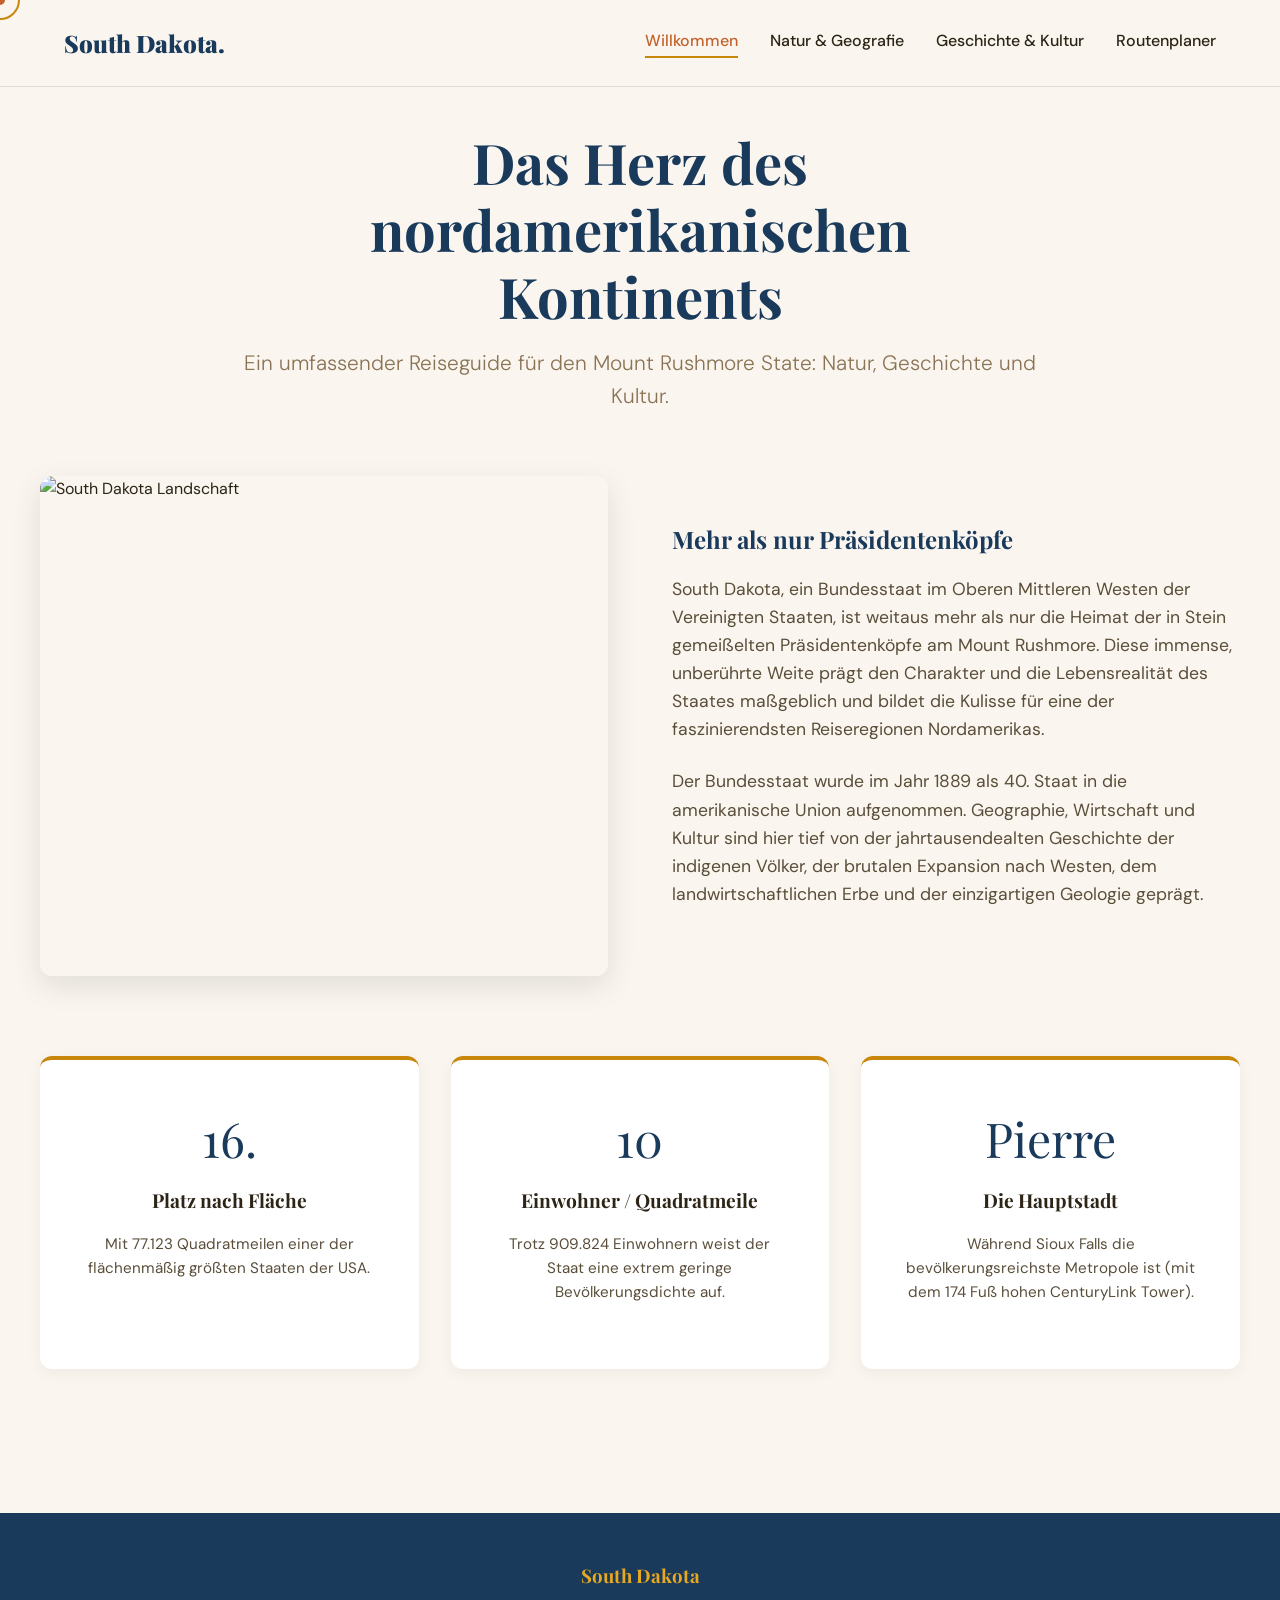
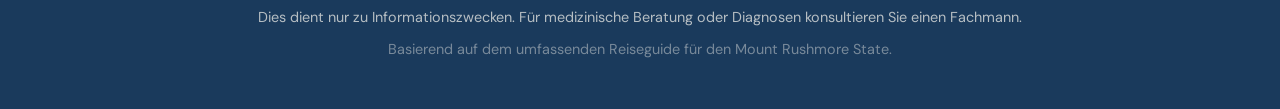
==== index.html @ 7ee8b371 "Create index.html for South Dakota travel guide Add initial HTML structure with styling and content " ====
<!DOCTYPE html>
<html lang="de">
<head>
    <meta charset="UTF-8">
    <meta name="viewport" content="width=device-width, initial-scale=1.0">
    <title>South Dakota – Entdecke das Herz Amerikas</title>
    
    <!-- Google Fonts aus deiner Vorlage -->
    <link rel="preconnect" href="https://fonts.googleapis.com">
    <link rel="preconnect" href="https://fonts.gstatic.com" crossorigin>
    <link href="https://fonts.googleapis.com/css2?family=Playfair+Display:ital,wght@0,400;0,700;0,900;1,400&family=DM+Sans:wght@300;400;500;700&display=swap" rel="stylesheet">
    
    <style>
        /* Deine originalen Farbvariablen */
        :root {
            --sky: #1a3a5c;
            --prairie: #c8860a;
            --granite: #8b7355;
            --badlands: #c4622d;
            --pine: #2d5a3d;
            --cream: #faf6ef;
            --dark: #0f1a0f;
            --gold: #e8a820;
            --text: #2c2416;
            --light-text: #5a4e3a;
        }

        /* Grundlegendes Reset & Typografie */
        * { margin: 0; padding: 0; box-sizing: border-box; }
        html { scroll-behavior: smooth; }
        
        body {
            font-family: 'DM Sans', sans-serif;
            background: var(--cream);
            color: var(--text);
            line-height: 1.6;
            overflow-x: hidden;
        }

        h1, h2, h3, h4, h5 {
            font-family: 'Playfair Display', serif;
            color: var(--sky);
            margin-bottom: 1rem;
        }

        p { margin-bottom: 1.5rem; font-size: 1.1rem; color: var(--light-text); }
        
        img { max-width: 100%; height: auto; border-radius: 12px; }

        /* Custom Cursor (nur Desktop) */
        @media (pointer: fine) {
            body { cursor: none; }
            .cursor-dot {
                position: fixed;
                top: 0; left: 0;
                width: 10px; height: 10px;
                background-color: var(--badlands);
                border-radius: 50%;
                pointer-events: none;
                z-index: 9999;
                transform: translate(-50%, -50%);
                transition: width 0.2s, height 0.2s, background-color 0.2s;
            }
            .cursor-outline {
                position: fixed;
                top: 0; left: 0;
                width: 40px; height: 40px;
                border: 2px solid var(--prairie);
                border-radius: 50%;
                pointer-events: none;
                z-index: 9998;
                transform: translate(-50%, -50%);
                transition: transform 0.1s;
            }
            .cursor-hovered .cursor-dot {
                width: 20px; height: 20px;
                background-color: var(--gold);
            }
        }

        /* Navigation */
        nav {
            position: fixed;
            top: 0; width: 100%;
            background: rgba(250, 246, 239, 0.95);
            backdrop-filter: blur(10px);
            z-index: 1000;
            border-bottom: 1px solid rgba(139, 115, 85, 0.2);
            padding: 1.5rem 5%;
            display: flex;
            justify-content: space-between;
            align-items: center;
        }
        
        .logo {
            font-family: 'Playfair Display', serif;
            font-weight: 900;
            font-size: 1.5rem;
            color: var(--sky);
            text-decoration: none;
        }

        .nav-links { display: flex; gap: 2rem; }
        .nav-links a {
            text-decoration: none;
            color: var(--text);
            font-weight: 500;
            font-size: 1rem;
            position: relative;
            padding-bottom: 0.3rem;
            transition: color 0.3s;
        }
        .nav-links a::after {
            content: '';
            position: absolute;
            width: 0; height: 2px;
            bottom: 0; left: 0;
            background-color: var(--prairie);
            transition: width 0.3s;
        }
        .nav-links a:hover::after, .nav-links a.active::after { width: 100%; }
        .nav-links a:hover, .nav-links a.active { color: var(--badlands); }

        /* Container & Sections */
        .container { max-width: 1200px; margin: 0 auto; padding: 0 5%; }
        .section-pad { padding: 8rem 0 4rem 0; }

        /* SPA Page Management */
        .page { display: none; opacity: 0; transition: opacity 0.5s ease; }
        .page.active-page { display: block; opacity: 1; }

        /* Hero / Header Styles */
        .page-header {
            text-align: center;
            max-width: 800px;
            margin: 0 auto 4rem auto;
        }
        .page-header h1 { font-size: 3.5rem; color: var(--sky); line-height: 1.2; }
        .page-header .subtitle { font-size: 1.3rem; color: var(--granite); font-weight: 300; }

        /* Grid Layouts */
        .grid-2 { display: grid; grid-template-columns: 1fr 1fr; gap: 4rem; align-items: center; }
        .grid-3 { display: grid; grid-template-columns: repeat(3, 1fr); gap: 2rem; }
        
        @media(max-width: 768px) {
            .grid-2, .grid-3 { grid-template-columns: 1fr; }
            nav { flex-direction: column; gap: 1rem; }
            .page-header h1 { font-size: 2.5rem; }
        }

        /* Image Styling */
        .image-card {
            border-radius: 12px;
            overflow: hidden;
            box-shadow: 0 10px 30px rgba(0,0,0,0.1);
        }
        .image-card img { width: 100%; height: 100%; object-fit: cover; display: block; transition: transform 0.5s; }
        .image-card:hover img { transform: scale(1.03); }

        /* Data Cards (Startseite Facts) */
        .fact-card {
            background: white;
            padding: 2.5rem;
            border-radius: 12px;
            text-align: center;
            border-top: 4px solid var(--prairie);
            box-shadow: 0 4px 15px rgba(0,0,0,0.05);
        }
        .fact-card .number { font-family: 'Playfair Display', serif; font-size: 3rem; color: var(--sky); margin-bottom: 0.5rem; }

        /* Dein Routenplaner Styling */
        .route-container {
            display: grid; grid-template-columns: 1fr 2fr; gap: 3rem;
            background: white; padding: 3rem; border-radius: 12px;
            box-shadow: 0 10px 40px rgba(0,0,0,0.05);
        }
        @media(max-width: 768px) { .route-container { grid-template-columns: 1fr; } }
        
        .route-list { display: flex; flex-direction: column; gap: 1rem; }
        .route-day {
            padding: 1rem 1.5rem; background: var(--cream);
            border-left: 4px solid var(--granite); border-radius: 0 8px 8px 0;
            cursor: pointer; font-weight: 500; transition: all 0.3s;
        }
        .route-day:hover, .route-day.active { background: var(--sky); color: white; border-color: var(--gold); }
        
        .route-detail { padding: 2rem; background: var(--cream); border-radius: 12px; }
        .route-stops { display: flex; flex-wrap: wrap; gap: 0.5rem; margin-top: 1.5rem; }
        .stop-badge { background: var(--pine); color: white; padding: 0.4rem 1rem; border-radius: 20px; font-size: 0.9rem; }

        /* Info Boxen */
        .info-box {
            background: var(--dark); color: var(--cream); padding: 3rem; border-radius: 12px;
        }
        .info-box h3 { color: var(--gold); }
        .info-box p { color: #ddd; }

        footer { background: var(--sky); color: var(--cream); text-align: center; padding: 3rem 5%; margin-top: 5rem; }
        footer p { color: rgba(250, 246, 239, 0.7); font-size: 0.9rem; margin: 0; }
    </style>
</head>
<body>

    <!-- Custom Cursor -->
    <div class="cursor-dot" id="cursor-dot"></div>
    <div class="cursor-outline" id="cursor-outline"></div>

    <!-- Navigation -->
    <nav>
        <a href="#" class="logo interactive" onclick="switchPage('home')">South Dakota.</a>
        <div class="nav-links">
            <a href="#" class="nav-btn active interactive" onclick="switchPage('home')">Willkommen</a>
            <a href="#" class="nav-btn interactive" onclick="switchPage('nature')">Natur & Geografie</a>
            <a href="#" class="nav-btn interactive" onclick="switchPage('history')">Geschichte & Kultur</a>
            <a href="#" class="nav-btn interactive" onclick="switchPage('route')">Routenplaner</a>
        </div>
    </nav>

    <!-- ================= 1. STARTSEITE ================= -->
    <main id="home" class="page active-page">
        <section class="container section-pad">
            <div class="page-header">
                <h1>Das Herz des nordamerikanischen Kontinents</h1>
                <p class="subtitle">Ein umfassender Reiseguide für den Mount Rushmore State: Natur, Geschichte und Kultur.</p>
            </div>

            <div class="grid-2" style="margin-bottom: 5rem;">
                <div class="image-card" style="height: 500px;">
                    <img src="https://images.unsplash.com/photo-1549880181-56a44cf4a9a1?q=80&w=1200&auto=format&fit=crop" alt="South Dakota Landschaft">
                </div>
                <div>
                    <h2>Mehr als nur Präsidentenköpfe</h2>
                    <p>South Dakota, ein Bundesstaat im Oberen Mittleren Westen der Vereinigten Staaten, ist weitaus mehr als nur die Heimat der in Stein gemeißelten Präsidentenköpfe am Mount Rushmore. Diese immense, unberührte Weite prägt den Charakter und die Lebensrealität des Staates maßgeblich und bildet die Kulisse für eine der faszinierendsten Reiseregionen Nordamerikas.</p>
                    <p>Der Bundesstaat wurde im Jahr 1889 als 40. Staat in die amerikanische Union aufgenommen. Geographie, Wirtschaft und Kultur sind hier tief von der jahrtausendealten Geschichte der indigenen Völker, der brutalen Expansion nach Westen, dem landwirtschaftlichen Erbe und der einzigartigen Geologie geprägt.</p>
                </div>
            </div>

            <div class="grid-3">
                <div class="fact-card interactive">
                    <div class="number">16.</div>
                    <h3 style="font-size: 1.2rem; color: var(--text);">Platz nach Fläche</h3>
                    <p style="font-size: 0.95rem;">Mit 77.123 Quadratmeilen einer der flächenmäßig größten Staaten der USA.</p>
                </div>
                <div class="fact-card interactive">
                    <div class="number">10</div>
                    <h3 style="font-size: 1.2rem; color: var(--text);">Einwohner / Quadratmeile</h3>
                    <p style="font-size: 0.95rem;">Trotz 909.824 Einwohnern weist der Staat eine extrem geringe Bevölkerungsdichte auf.</p>
                </div>
                <div class="fact-card interactive">
                    <div class="number">Pierre</div>
                    <h3 style="font-size: 1.2rem; color: var(--text);">Die Hauptstadt</h3>
                    <p style="font-size: 0.95rem;">Während Sioux Falls die bevölkerungsreichste Metropole ist (mit dem 174 Fuß hohen CenturyLink Tower).</p>
                </div>
            </div>
        </section>
    </main>

    <!-- ================= 2. NATUR & GEOGRAFIE ================= -->
    <main id="nature" class="page">
        <section class="container section-pad">
            <div class="page-header">
                <h1>Ein historisches Archiv der Natur</h1>
                <p class="subtitle">Von windgepeitschten Prärien bis zu den kühlen, bewaldeten Black Hills.</p>
            </div>

            <div class="grid-2" style="margin-bottom: 5rem;">
                <div>
                    <h2>Die Badlands & Gletscherseen</h2>
                    <p>South Dakota fungiert als gewaltiges, lebendiges historisches Archiv. Die zerrissenen, zerklüfteten Gesteinsschichten der Badlands erzählen detailliert von urzeitlichen Bestien, die vor langer Zeit in Höhlenspaltensystemen versanken.</p>
                    <p>Doch die Landschaft wird nicht nur von rauen Felsen dominiert, sondern auch von idyllischen, gletschergeformten Seen, die im Kontrast zu den endlosen Prärien stehen.</p>
                </div>
                <div class="image-card" style="height: 400px;">
                    <img src="https://images.unsplash.com/photo-1589802787123-b6dc24619a90?q=80&w=1200&auto=format&fit=crop" alt="Badlands South Dakota">
                </div>
            </div>

            <div class="grid-2">
                <div class="image-card" style="height: 400px; order: 2;">
                    <img src="https://images.unsplash.com/photo-1502426868664-9844bf7c26fb?q=80&w=1200&auto=format&fit=crop" alt="Bisonherde in der Prärie">
                </div>
                <div style="order: 1;">
                    <h2 style="color: var(--badlands);">Paha Sapa & Bisonherden</h2>
                    <p>Die kühlen, dicht bewaldeten Paha Sapa – besser bekannt als die Black Hills – bilden das spirituelle und geografische Zentrum der Region. In diesem geschützten Ökosystem findet man eine unglaubliche Ruhe.</p>
                    <p>Auf den umliegenden Ebenen geben riesige Bisonherden noch heute den Rhythmus vor. Durch rigoroses Management und strenge Schutzmaßnahmen konnte dieser majestätische Herrscher der Prärie bewahrt werden.</p>
                </div>
            </div>
        </section>
    </main>

    <!-- ================= 3. GESCHICHTE, KULTUR & WIRTSCHAFT ================= -->
    <main id="history" class="page">
        <section class="container section-pad">
            <div class="page-header">
                <h1>In Stein gehauene Geschichte</h1>
                <p class="subtitle">Monumente, indigene Resilienz und der unbedingte Überlebenswille der Pioniere.</p>
            </div>

            <div class="grid-2" style="margin-bottom: 4rem;">
                <div>
                    <h3>Ambitionen und Expansion</h3>
                    <p>Die vom Menschen hier in den Fels gehauenen Strukturen offenbaren den ungeheuren Ambitionen und die dunklen Flecken der amerikanischen Expansion. Das bekannteste Wahrzeichen sind zweifellos die präsidentenhaften Gesichter des <strong>Mount Rushmore</strong>.</p>
                    <p>Ein drastischer Kontrast aus der jüngeren Geschichte findet sich unter der Erde: Die klaustrophobischen <strong>Raketensilos des Kalten Krieges</strong> zeugen von einer Zeit globaler politischer Spannungen direkt unter der ruhigen Prärie.</p>
                </div>
                <div>
                    <h3>Indigene Resilienz</h3>
                    <p>Als monumentaler Kampfschrei und Antwort entsteht in den Black Hills das gigantische <strong>Crazy Horse Memorial</strong>. Es erinnert an den legendären Anführer und die gebrochenen Verträge der Vergangenheit.</p>
                    <p>Einen Ort der filigranen, versöhnlichen Würde bietet die <strong>Dignity-Statue</strong> am Missouri River. Sie legt ein leuchtendes Zeugnis ab über den ungebrochenen Stolz und die Resilienz der Oceti Sakowin (der großen Sioux-Nation).</p>
                </div>
            </div>

            <div class="info-box">
                <h2 style="color: var(--gold);">Architektonische Kuriositäten & Wirtschaft</h2>
                <div class="grid-2" style="gap: 2rem; margin-top: 2rem;">
                    <div>
                        <p style="color: #eee;">Die Wirtschaft des Staates stützt sich in erster Linie auf die Landwirtschaft. In einer oft unbarmherzigen klimatischen Umgebung zeugten die europäischen Pioniere von einem unbedingten ökonomischen Überlebenswillen.</p>
                    </div>
                    <div>
                        <p style="color: #eee;">Daraus entstanden architektonische Kuriositäten: Der rettende <strong>Wall Drug Store</strong>, der in den harten Zeiten der Depression durch kostenloses Eiswasser Reisende anlockte, und der einzigartige <strong>Corn Palace</strong>, eine Feier des landwirtschaftlichen Ertrags.</p>
                    </div>
                </div>
            </div>
        </section>
    </main>

    <!-- ================= 4. ROUTENPLANER (Aus deinem Entwurf) ================= -->
    <main id="route" class="page">
        <section class="container section-pad">
            <div class="page-header">
                <h1>Reiseplaner South Dakota</h1>
                <p class="subtitle">Eine Auseinandersetzung mit South Dakota erfordert Zeit, logistische Mobilität und intellektuelle Bereitschaft.</p>
            </div>

            <div class="route-container">
                <div class="route-list" id="routeList">
                    <!-- Wird durch JavaScript generiert -->
                </div>
                <div class="route-detail" id="routeDetail">
                    <!-- Wird durch JavaScript gefüllt -->
                </div>
            </div>
        </section>
    </main>

    <!-- Footer -->
    <footer>
        <h3 style="color: var(--gold); margin-bottom: 1rem; font-family: 'Playfair Display', serif;">South Dakota</h3>
        <p>Dies dient nur zu Informationszwecken. Für medizinische Beratung oder Diagnosen konsultieren Sie einen Fachmann.</p>
        <p style="margin-top: 0.5rem; opacity: 0.6;">Basierend auf dem umfassenden Reiseguide für den Mount Rushmore State.</p>
    </footer>

    <!-- JavaScript Logik -->
    <script>
        /* ================== CUSTOM CURSOR ================== */
        const dot = document.getElementById('cursor-dot');
        const outline = document.getElementById('cursor-outline');
        
        window.addEventListener('mousemove', (e) => {
            if (window.matchMedia("(pointer: fine)").matches) {
                dot.style.left = e.clientX + 'px';
                dot.style.top = e.clientY + 'px';
                
                // Outline folgt mit leichter Verzögerung
                setTimeout(() => {
                    outline.style.left = e.clientX + 'px';
                    outline.style.top = e.clientY + 'px';
                }, 50);
            }
        });

        // Hover Effekte für alle interaktiven Elemente (Links, Buttons, Cards)
        document.querySelectorAll('a, button, .interactive, .route-day').forEach(el => {
            el.addEventListener('mouseenter', () => document.body.classList.add('cursor-hovered'));
            el.addEventListener('mouseleave', () => document.body.classList.remove('cursor-hovered'));
        });

        /* ================== SPA NAVIGATION ================== */
        function switchPage(pageId) {
            // Aktive Links updaten
            document.querySelectorAll('.nav-btn').forEach(btn => {
                btn.classList.remove('active');
                if(btn.getAttribute('onclick').includes(pageId)) {
                    btn.classList.add('active');
                }
            });

            // Seiten faden
            document.querySelectorAll('.page').forEach(page => {
                page.classList.remove('active-page');
                setTimeout(() => {
                    if(!page.classList.contains('active-page')) page.style.display = 'none';
                }, 400);
            });

            // Neue Seite anzeigen
            const target = document.getElementById(pageId);
            setTimeout(() => {
                target.style.display = 'block';
                // Kurze Pause, damit display:block vor opacity greift (Trigger Reflow)
                void target.offsetWidth; 
                target.classList.add('active-page');
                window.scrollTo({ top: 0, behavior: 'smooth' });
            }, 400);
        }

        /* ================== ROUTENPLANER LOGIK (aus Vorlage) ================== */
        const routeData = [
            { 
                title: "Tag 1 – Ankunft im Herz des Kontinents", 
                text: "Ankunft am Sioux Falls Regional Airport. Übernahme des Mietwagens. Besuche die Wasserfälle am Big Sioux River mitten in der Stadt und den CenturyLink Tower. Gewöhne dich an die ruhige Atmosphäre des mittleren Westens.", 
                stops: ["Sioux Falls", "Falls Park", "CenturyLink Tower"] 
            },
            { 
                title: "Tag 2 – Auf den Spuren der Pioniere", 
                text: "Fahrt Richtung Westen entlang der I-90. Stopp am Corn Palace in Mitchell, einer wahren architektonischen Kuriosität. Danach Weiterfahrt bis zur majestätischen Dignity-Statue am Missouri River bei Chamberlain.", 
                stops: ["Mitchell Corn Palace", "Missouri River", "Dignity-Statue"] 
            },
            { 
                title: "Tag 3 – Badlands & Überlebenswille", 
                text: "Besuche den rettenden Wall Drug Store für kostenloses Eiswasser und Donuts. Danach tauchen wir in das historische Archiv der Natur ein: Der Badlands Nationalpark mit seinen zerrissenen Gesteinsschichten und Fossilien.", 
                stops: ["Wall Drug Store", "Badlands Nationalpark", "Pinnacles Overlook"] 
            },
            { 
                title: "Tag 4 – Willkommen in den Paha Sapa", 
                text: "Fahrt in die kühlen, bewaldeten Black Hills. Ein Tag geprägt von amerikanischer Expansion: Besuch des weltberühmten Mount Rushmore. Am Nachmittag Fahrt über den spektakulären Iron Mountain Road.", 
                stops: ["Black Hills", "Mount Rushmore", "Iron Mountain Road"] 
            },
            { 
                title: "Tag 5 – Indigener Stolz & Bisonherden", 
                text: "Am Vormittag besuchen wir das gigantische Crazy Horse Memorial, der monumentale Kampfschrei der Lakota. Danach Safari im Custer State Park, wo durch rigoroses Management riesige Bisonherden den Rhythmus der Ebenen vorgeben.", 
                stops: ["Crazy Horse Memorial", "Custer State Park", "Wildlife Loop Road"] 
            },
            { 
                title: "Tag 6 – Wilder Westen & Schluchten", 
                text: "Nördlich nach Deadwood – der berüchtigtsten Stadt des Wilden Westens. Am Nachmittag in den Spearfish Canyon: 300 Meter hohe Kalkfelsen und gletschergeformte Landschaften voller Geschichte.", 
                stops: ["Deadwood Main Street", "Mount Moriah Cemetery", "Spearfish Canyon"] 
            },
            { 
                title: "Tag 7 – Abschied & letzte Eindrücke ✈️", 
                text: "Letzter Morgen in den Black Hills. In Hill City oder Keystone gibt es tolle lokale Läden für Souvenirs. Dann Fahrt zum Rapid City Airport. Optional: Ein Abstecher zu einem der Raketensilos des Kalten Krieges. Safe Travels!", 
                stops: ["Hill City", "Minuteman Missile Site", "Rapid City Airport"] 
            }
        ];

        function renderRouteList() {
            const list = document.getElementById('routeList');
            list.innerHTML = routeData.map((day, i) => `
                <div class="route-day interactive ${i === 0 ? 'active' : ''}" onclick="showDay(${i})">
                    Tag ${i + 1}
                </div>
            `).join('');
        }

        function showDay(index) {
            // Update Active Status List
            document.querySelectorAll('.route-day').forEach((d, j) => {
                d.classList.toggle('active', index === j);
            });
            
            // Render Details
            const detail = document.getElementById('routeDetail');
            const d = routeData[index];
            
            // Fade-Effekt
            detail.style.opacity = '0';
            setTimeout(() => {
                detail.innerHTML = `
                    <h3 style="color: var(--sky); font-size: 1.8rem; margin-bottom: 1rem;">${d.title}</h3>
                    <p style="color: var(--light-text); font-size: 1.1rem; line-height: 1.7;">${d.text}</p>
                    <div class="route-stops">
                        ${d.stops.map(s => `<span class="stop-badge interactive">📍 ${s}</span>`).join('')}
                    </div>
                `;
                detail.style.opacity = '1';
                detail.style.transition = 'opacity 0.4s';
            }, 200);
        }

        // Init
        document.addEventListener('DOMContentLoaded', () => {
            renderRouteList();
            showDay(0);
        });
    </script>
</body>
</html>
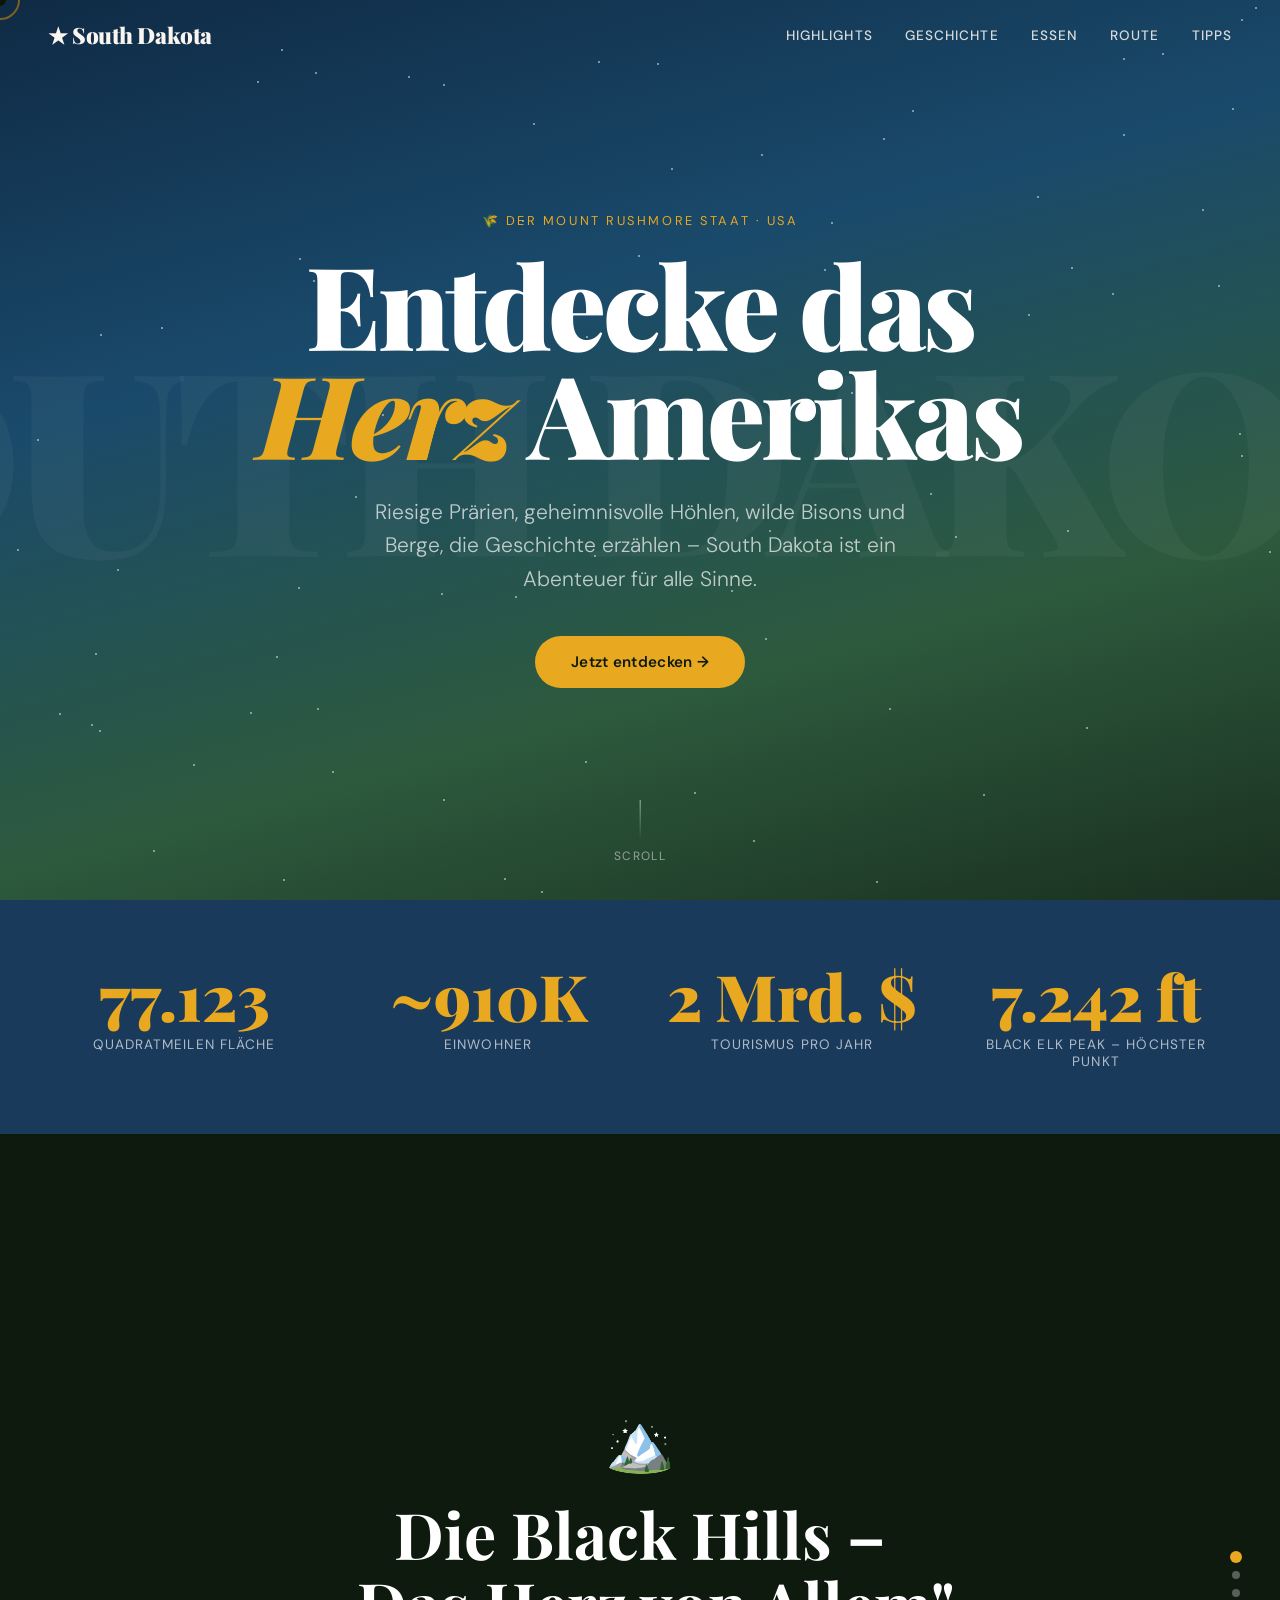
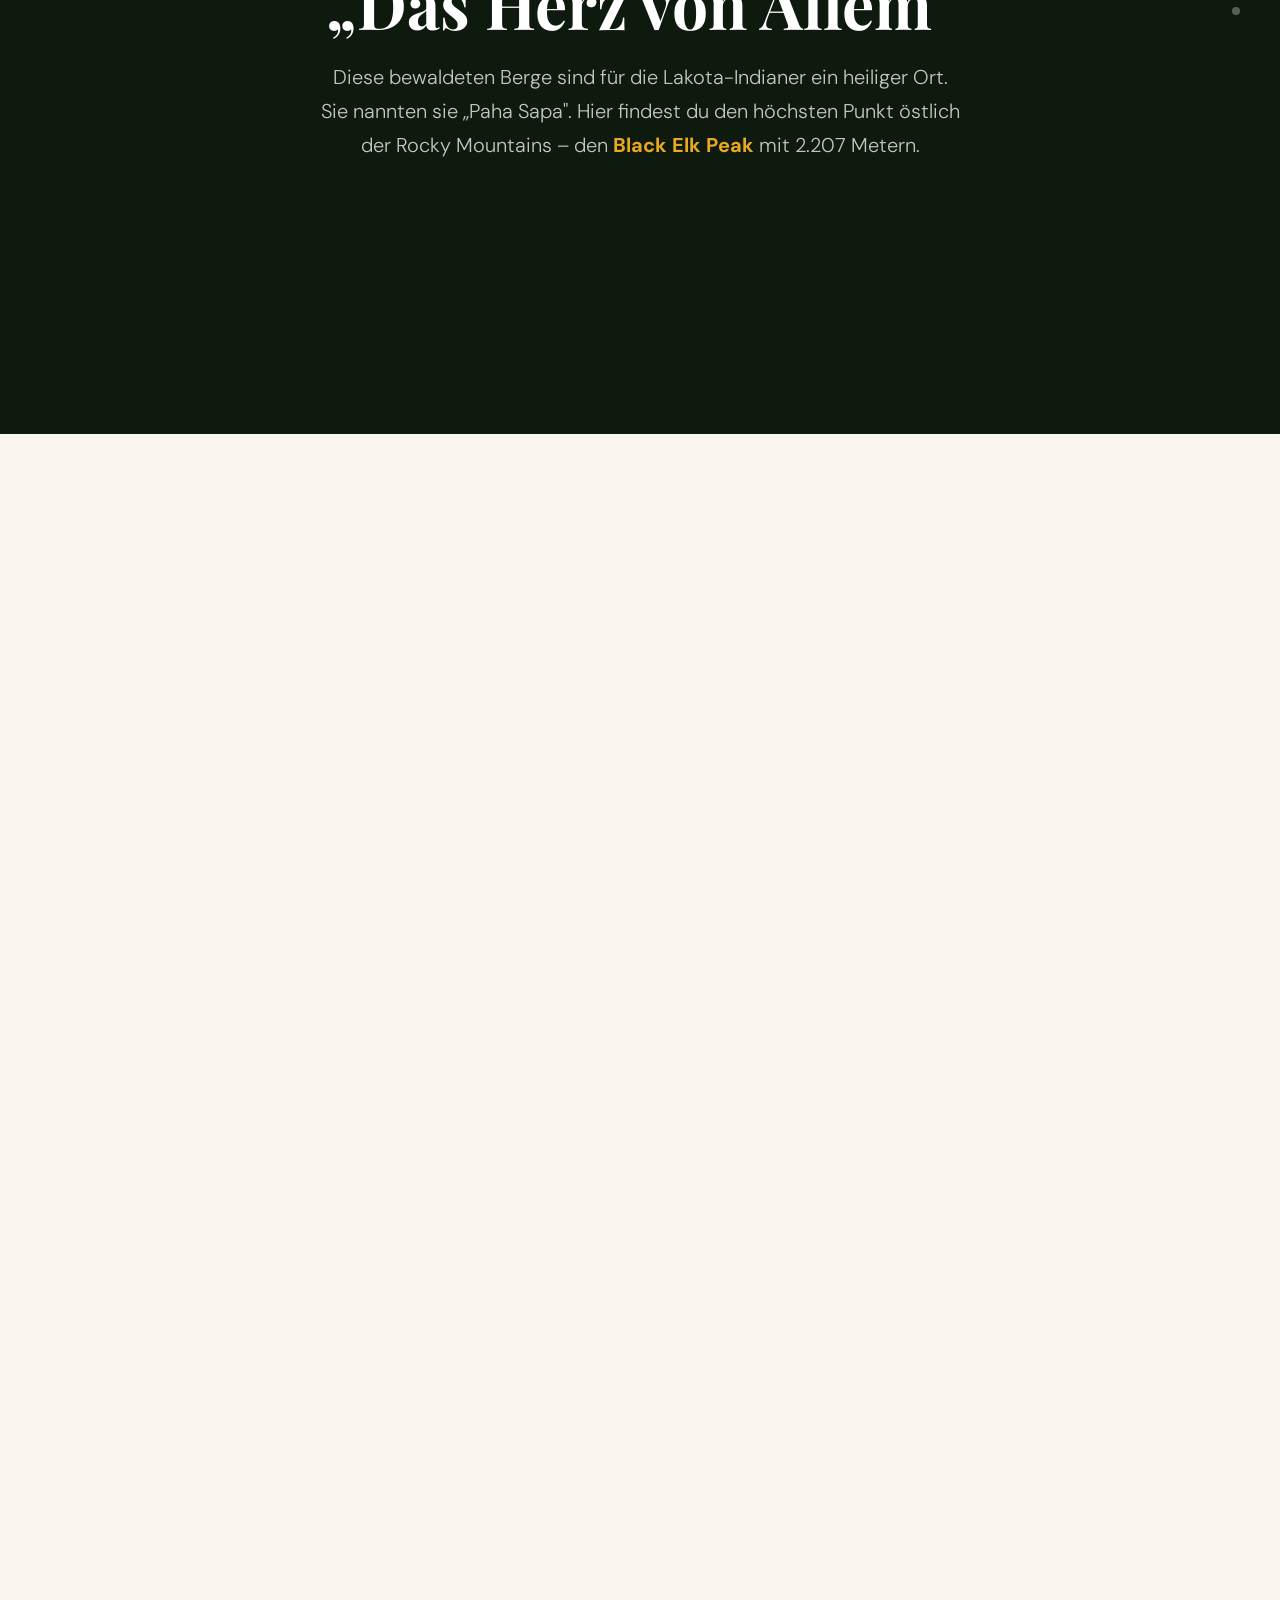
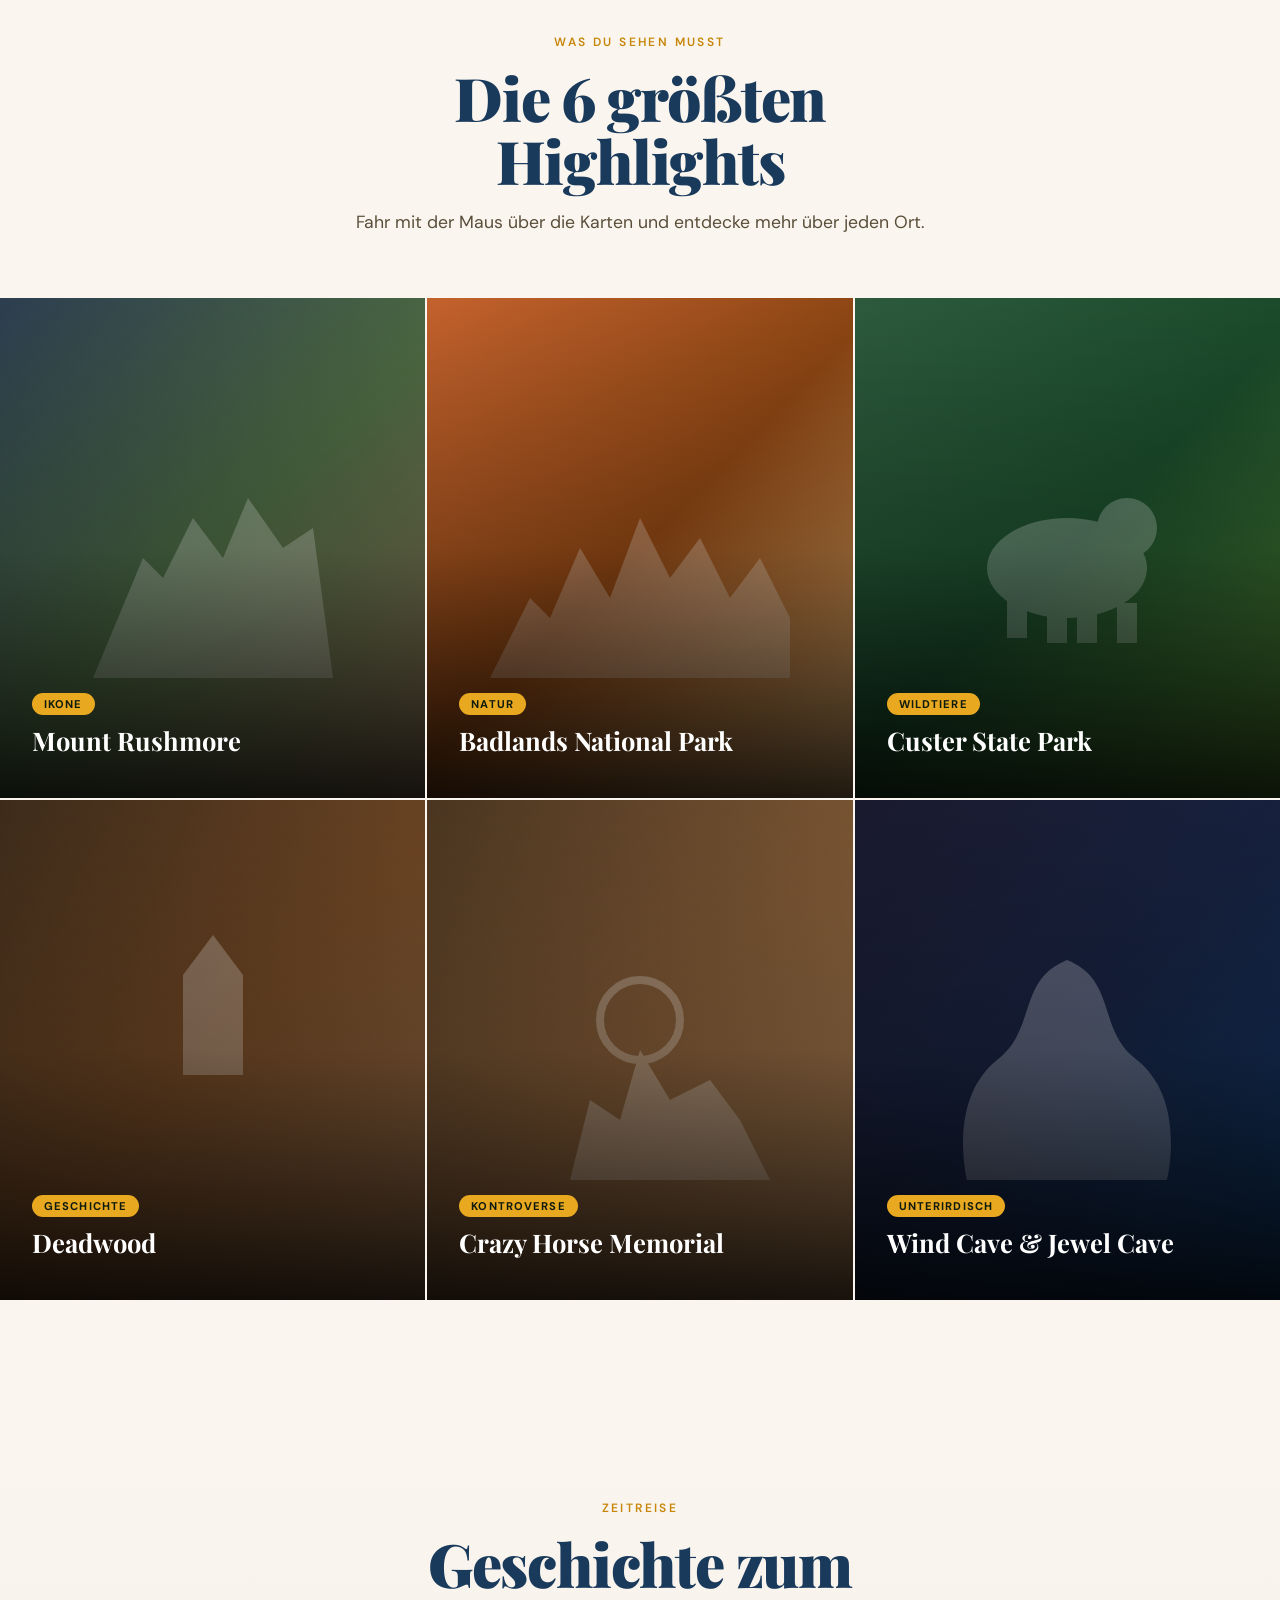
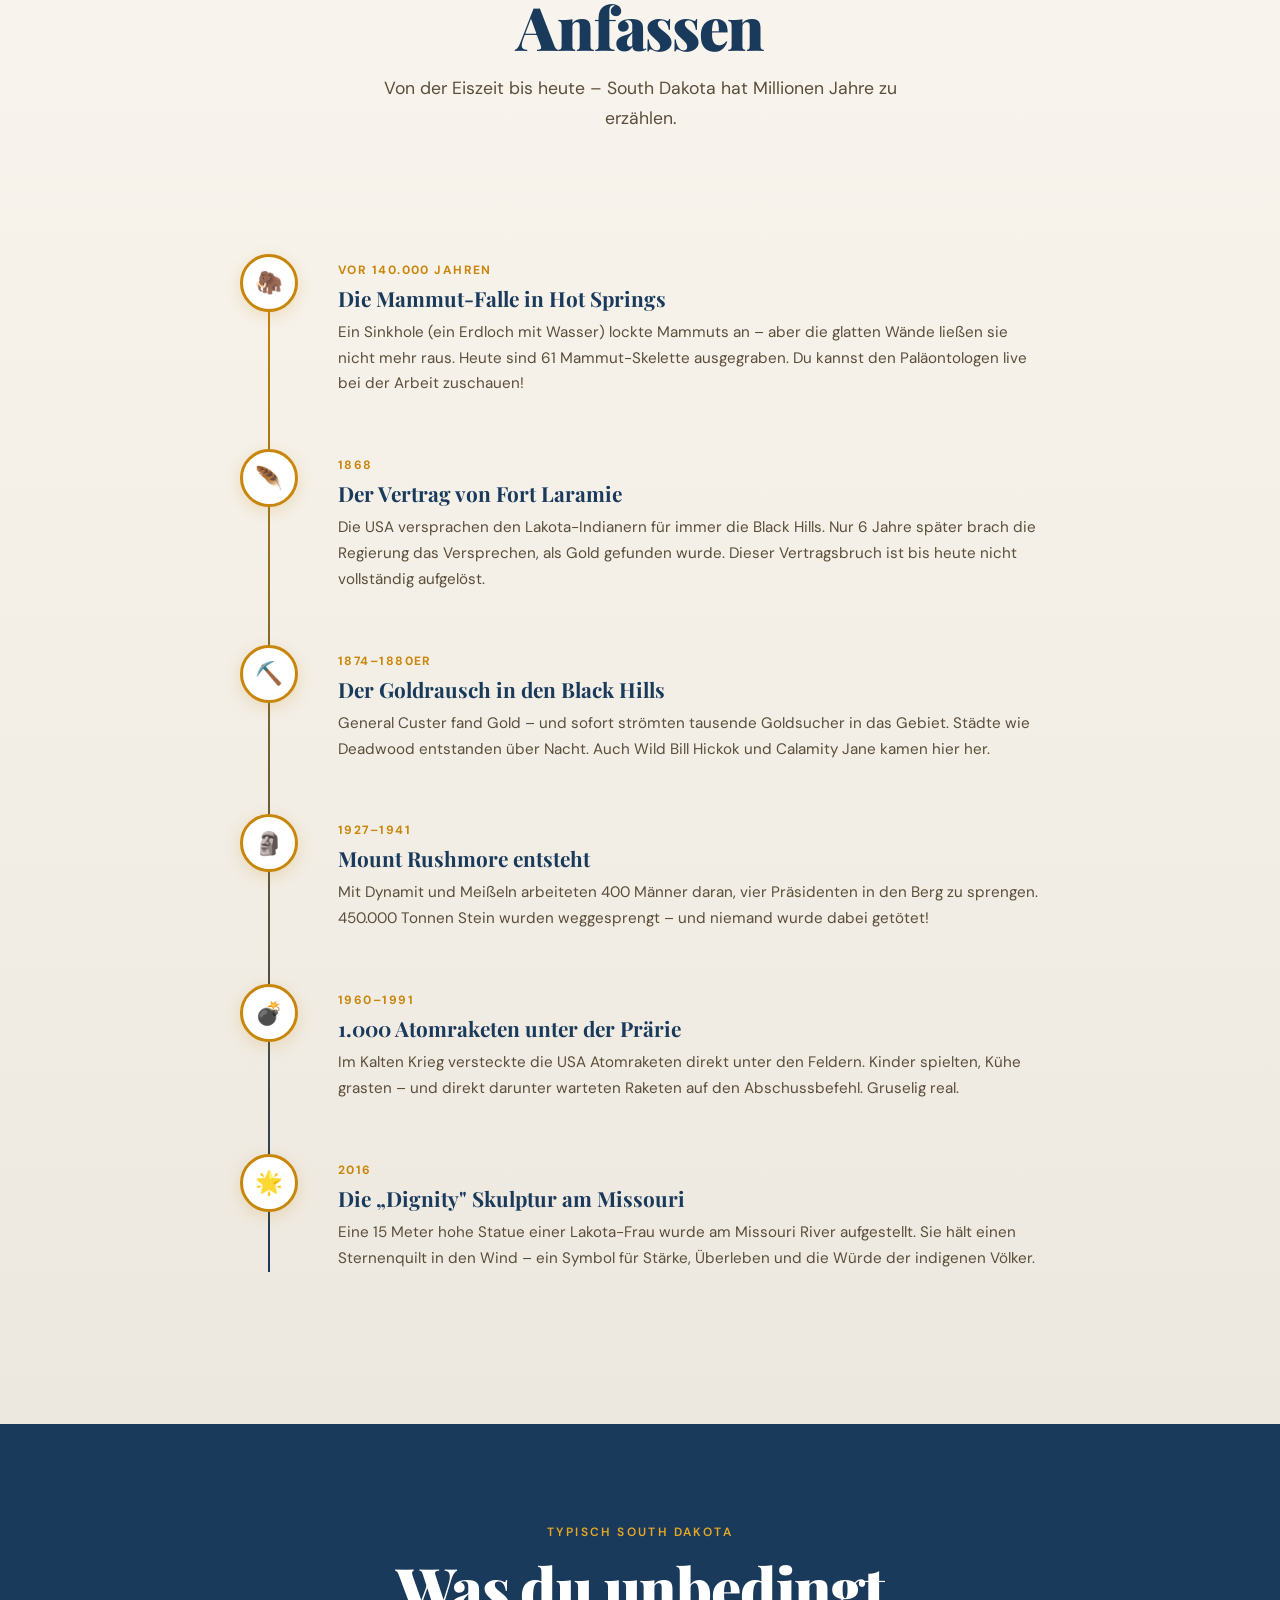
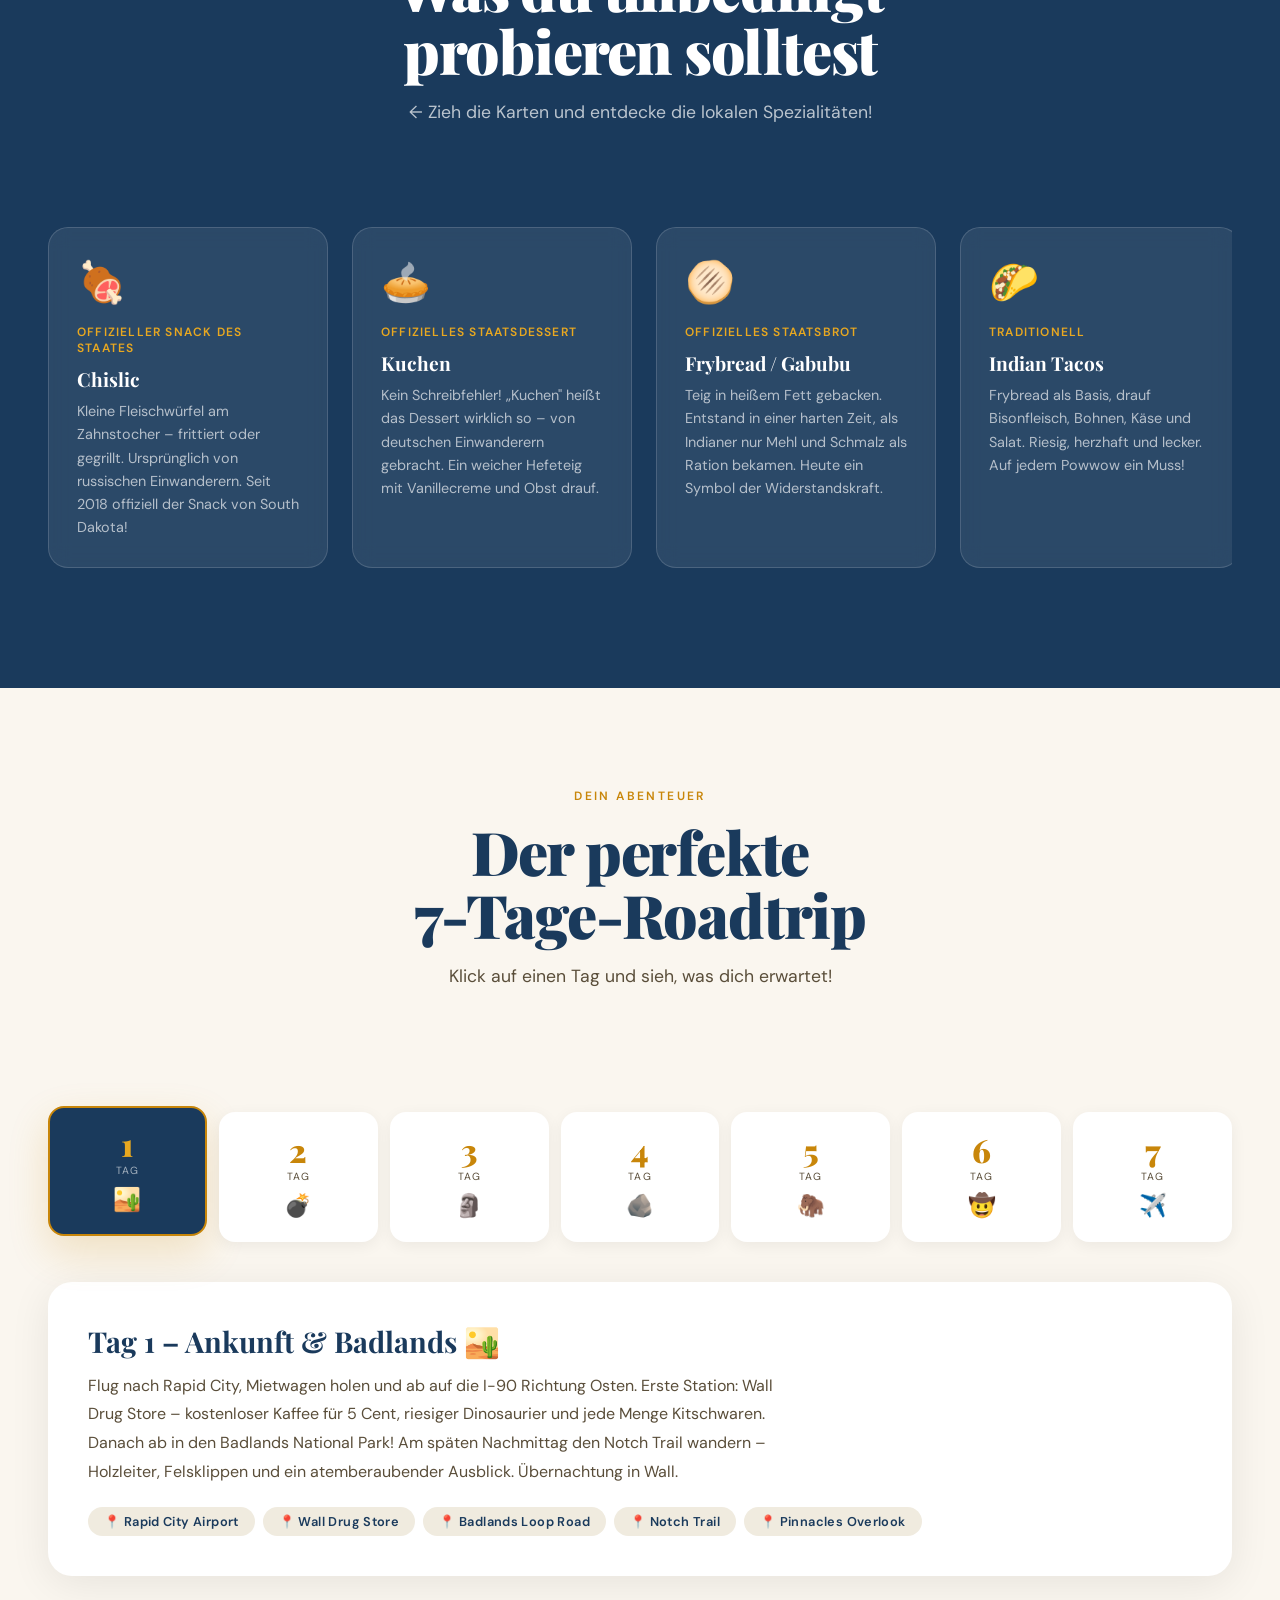
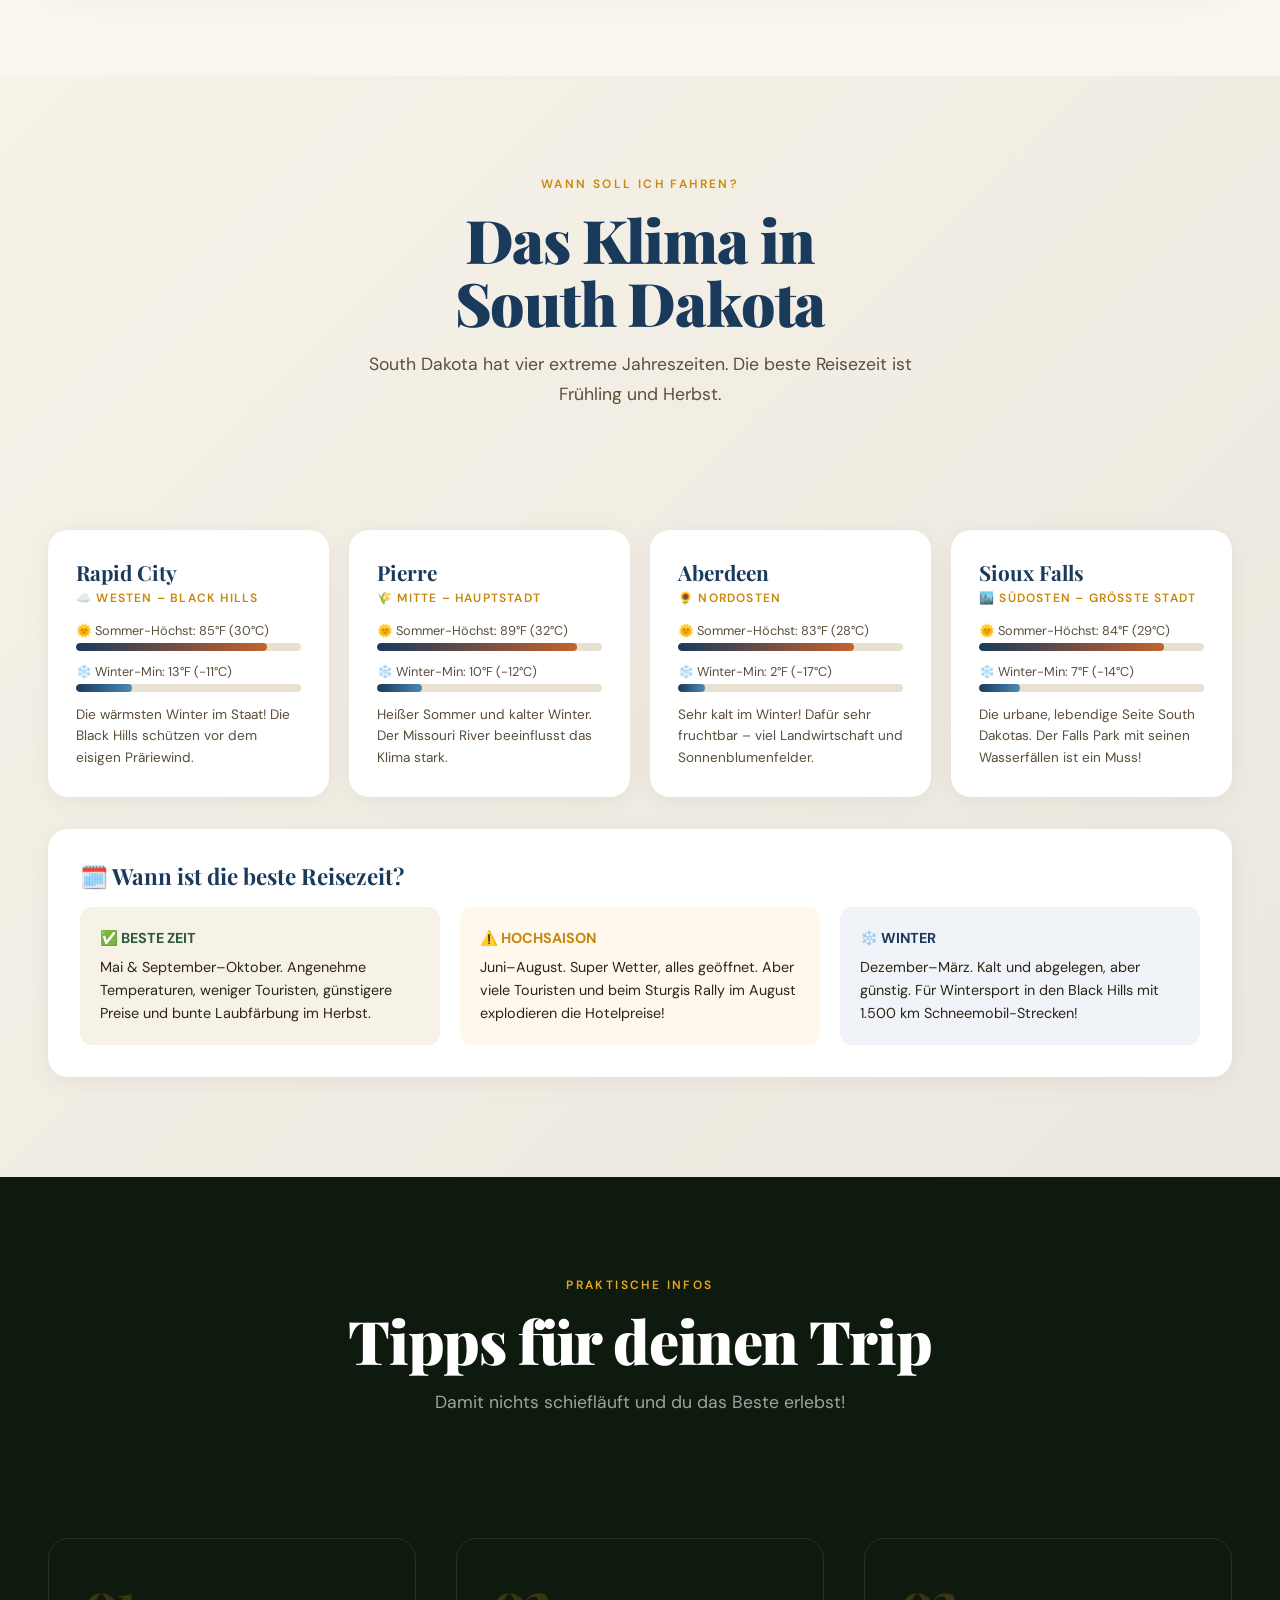
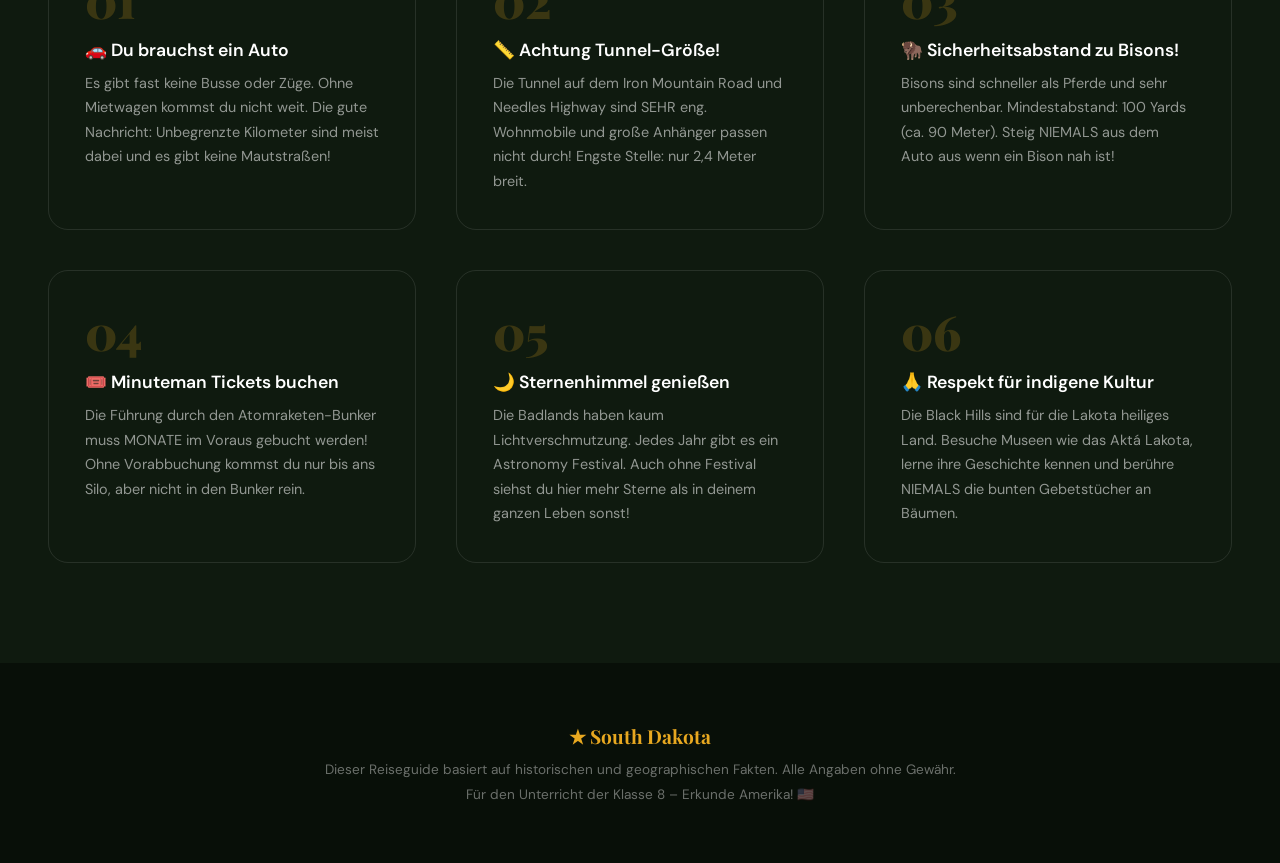
==== commit 64737fe2: "Add files via upload" ====
--- a/index.html
+++ b/index.html
@@ -1,485 +1,1269 @@
 <!DOCTYPE html>
 <html lang="de">
 <head>
-    <meta charset="UTF-8">
-    <meta name="viewport" content="width=device-width, initial-scale=1.0">
-    <title>South Dakota – Entdecke das Herz Amerikas</title>
-    
-    <!-- Google Fonts aus deiner Vorlage -->
-    <link rel="preconnect" href="https://fonts.googleapis.com">
-    <link rel="preconnect" href="https://fonts.gstatic.com" crossorigin>
-    <link href="https://fonts.googleapis.com/css2?family=Playfair+Display:ital,wght@0,400;0,700;0,900;1,400&family=DM+Sans:wght@300;400;500;700&display=swap" rel="stylesheet">
-    
-    <style>
-        /* Deine originalen Farbvariablen */
-        :root {
-            --sky: #1a3a5c;
-            --prairie: #c8860a;
-            --granite: #8b7355;
-            --badlands: #c4622d;
-            --pine: #2d5a3d;
-            --cream: #faf6ef;
-            --dark: #0f1a0f;
-            --gold: #e8a820;
-            --text: #2c2416;
-            --light-text: #5a4e3a;
-        }
-
-        /* Grundlegendes Reset & Typografie */
-        * { margin: 0; padding: 0; box-sizing: border-box; }
-        html { scroll-behavior: smooth; }
-        
-        body {
-            font-family: 'DM Sans', sans-serif;
-            background: var(--cream);
-            color: var(--text);
-            line-height: 1.6;
-            overflow-x: hidden;
-        }
-
-        h1, h2, h3, h4, h5 {
-            font-family: 'Playfair Display', serif;
-            color: var(--sky);
-            margin-bottom: 1rem;
-        }
-
-        p { margin-bottom: 1.5rem; font-size: 1.1rem; color: var(--light-text); }
-        
-        img { max-width: 100%; height: auto; border-radius: 12px; }
-
-        /* Custom Cursor (nur Desktop) */
-        @media (pointer: fine) {
-            body { cursor: none; }
-            .cursor-dot {
-                position: fixed;
-                top: 0; left: 0;
-                width: 10px; height: 10px;
-                background-color: var(--badlands);
-                border-radius: 50%;
-                pointer-events: none;
-                z-index: 9999;
-                transform: translate(-50%, -50%);
-                transition: width 0.2s, height 0.2s, background-color 0.2s;
-            }
-            .cursor-outline {
-                position: fixed;
-                top: 0; left: 0;
-                width: 40px; height: 40px;
-                border: 2px solid var(--prairie);
-                border-radius: 50%;
-                pointer-events: none;
-                z-index: 9998;
-                transform: translate(-50%, -50%);
-                transition: transform 0.1s;
-            }
-            .cursor-hovered .cursor-dot {
-                width: 20px; height: 20px;
-                background-color: var(--gold);
-            }
-        }
-
-        /* Navigation */
-        nav {
-            position: fixed;
-            top: 0; width: 100%;
-            background: rgba(250, 246, 239, 0.95);
-            backdrop-filter: blur(10px);
-            z-index: 1000;
-            border-bottom: 1px solid rgba(139, 115, 85, 0.2);
-            padding: 1.5rem 5%;
-            display: flex;
-            justify-content: space-between;
-            align-items: center;
-        }
-        
-        .logo {
-            font-family: 'Playfair Display', serif;
-            font-weight: 900;
-            font-size: 1.5rem;
-            color: var(--sky);
-            text-decoration: none;
-        }
-
-        .nav-links { display: flex; gap: 2rem; }
-        .nav-links a {
-            text-decoration: none;
-            color: var(--text);
-            font-weight: 500;
-            font-size: 1rem;
-            position: relative;
-            padding-bottom: 0.3rem;
-            transition: color 0.3s;
-        }
-        .nav-links a::after {
-            content: '';
-            position: absolute;
-            width: 0; height: 2px;
-            bottom: 0; left: 0;
-            background-color: var(--prairie);
-            transition: width 0.3s;
-        }
-        .nav-links a:hover::after, .nav-links a.active::after { width: 100%; }
-        .nav-links a:hover, .nav-links a.active { color: var(--badlands); }
-
-        /* Container & Sections */
-        .container { max-width: 1200px; margin: 0 auto; padding: 0 5%; }
-        .section-pad { padding: 8rem 0 4rem 0; }
-
-        /* SPA Page Management */
-        .page { display: none; opacity: 0; transition: opacity 0.5s ease; }
-        .page.active-page { display: block; opacity: 1; }
-
-        /* Hero / Header Styles */
-        .page-header {
-            text-align: center;
-            max-width: 800px;
-            margin: 0 auto 4rem auto;
-        }
-        .page-header h1 { font-size: 3.5rem; color: var(--sky); line-height: 1.2; }
-        .page-header .subtitle { font-size: 1.3rem; color: var(--granite); font-weight: 300; }
-
-        /* Grid Layouts */
-        .grid-2 { display: grid; grid-template-columns: 1fr 1fr; gap: 4rem; align-items: center; }
-        .grid-3 { display: grid; grid-template-columns: repeat(3, 1fr); gap: 2rem; }
-        
-        @media(max-width: 768px) {
-            .grid-2, .grid-3 { grid-template-columns: 1fr; }
-            nav { flex-direction: column; gap: 1rem; }
-            .page-header h1 { font-size: 2.5rem; }
-        }
-
-        /* Image Styling */
-        .image-card {
-            border-radius: 12px;
-            overflow: hidden;
-            box-shadow: 0 10px 30px rgba(0,0,0,0.1);
-        }
-        .image-card img { width: 100%; height: 100%; object-fit: cover; display: block; transition: transform 0.5s; }
-        .image-card:hover img { transform: scale(1.03); }
-
-        /* Data Cards (Startseite Facts) */
-        .fact-card {
-            background: white;
-            padding: 2.5rem;
-            border-radius: 12px;
-            text-align: center;
-            border-top: 4px solid var(--prairie);
-            box-shadow: 0 4px 15px rgba(0,0,0,0.05);
-        }
-        .fact-card .number { font-family: 'Playfair Display', serif; font-size: 3rem; color: var(--sky); margin-bottom: 0.5rem; }
-
-        /* Dein Routenplaner Styling */
-        .route-container {
-            display: grid; grid-template-columns: 1fr 2fr; gap: 3rem;
-            background: white; padding: 3rem; border-radius: 12px;
-            box-shadow: 0 10px 40px rgba(0,0,0,0.05);
-        }
-        @media(max-width: 768px) { .route-container { grid-template-columns: 1fr; } }
-        
-        .route-list { display: flex; flex-direction: column; gap: 1rem; }
-        .route-day {
-            padding: 1rem 1.5rem; background: var(--cream);
-            border-left: 4px solid var(--granite); border-radius: 0 8px 8px 0;
-            cursor: pointer; font-weight: 500; transition: all 0.3s;
-        }
-        .route-day:hover, .route-day.active { background: var(--sky); color: white; border-color: var(--gold); }
-        
-        .route-detail { padding: 2rem; background: var(--cream); border-radius: 12px; }
-        .route-stops { display: flex; flex-wrap: wrap; gap: 0.5rem; margin-top: 1.5rem; }
-        .stop-badge { background: var(--pine); color: white; padding: 0.4rem 1rem; border-radius: 20px; font-size: 0.9rem; }
-
-        /* Info Boxen */
-        .info-box {
-            background: var(--dark); color: var(--cream); padding: 3rem; border-radius: 12px;
-        }
-        .info-box h3 { color: var(--gold); }
-        .info-box p { color: #ddd; }
-
-        footer { background: var(--sky); color: var(--cream); text-align: center; padding: 3rem 5%; margin-top: 5rem; }
-        footer p { color: rgba(250, 246, 239, 0.7); font-size: 0.9rem; margin: 0; }
-    </style>
+<meta charset="UTF-8">
+<meta name="viewport" content="width=device-width, initial-scale=1.0">
+<title>South Dakota – Entdecke das Herz Amerikas</title>
+<link rel="preconnect" href="https://fonts.googleapis.com">
+<link href="https://fonts.googleapis.com/css2?family=Playfair+Display:ital,wght@0,400;0,700;0,900;1,400&family=DM+Sans:wght@300;400;500&display=swap" rel="stylesheet">
+<style>
+  :root {
+    --sky: #1a3a5c;
+    --prairie: #c8860a;
+    --granite: #8b7355;
+    --badlands: #c4622d;
+    --pine: #2d5a3d;
+    --cream: #faf6ef;
+    --dark: #0f1a0f;
+    --gold: #e8a820;
+    --text: #2c2416;
+    --light-text: #5a4e3a;
+  }
+
+  * { margin: 0; padding: 0; box-sizing: border-box; }
+
+  html { scroll-behavior: smooth; }
+
+  body {
+    font-family: 'DM Sans', sans-serif;
+    background: var(--cream);
+    color: var(--text);
+    cursor: none;
+    overflow-x: hidden;
+  }
+
+  /* CUSTOM CURSOR */
+  #cursor {
+    position: fixed;
+    width: 12px; height: 12px;
+    background: var(--prairie);
+    border-radius: 50%;
+    pointer-events: none;
+    z-index: 9999;
+    transform: translate(-50%, -50%);
+    transition: transform 0.1s, width 0.3s, height 0.3s, background 0.3s;
+    mix-blend-mode: multiply;
+  }
+  #cursor-ring {
+    position: fixed;
+    width: 40px; height: 40px;
+    border: 2px solid var(--prairie);
+    border-radius: 50%;
+    pointer-events: none;
+    z-index: 9998;
+    transform: translate(-50%, -50%);
+    transition: transform 0.15s ease-out, width 0.3s, height 0.3s, border-color 0.3s;
+    opacity: 0.6;
+  }
+  body:has(a:hover) #cursor, body:has(button:hover) #cursor { width: 20px; height: 20px; }
+  body:has(a:hover) #cursor-ring, body:has(button:hover) #cursor-ring { width: 60px; height: 60px; opacity: 0.3; }
+
+  /* NAV */
+  nav {
+    position: fixed; top: 0; left: 0; right: 0; z-index: 1000;
+    padding: 20px 48px;
+    display: flex; justify-content: space-between; align-items: center;
+    transition: background 0.4s, backdrop-filter 0.4s;
+  }
+  nav.scrolled {
+    background: rgba(250,246,239,0.92);
+    backdrop-filter: blur(16px);
+    border-bottom: 1px solid rgba(200,134,10,0.2);
+  }
+  .nav-logo {
+    font-family: 'Playfair Display', serif;
+    font-size: 1.4rem;
+    font-weight: 900;
+    color: var(--cream);
+    letter-spacing: -0.02em;
+    transition: color 0.4s;
+    text-decoration: none;
+  }
+  nav.scrolled .nav-logo { color: var(--sky); }
+  .nav-links { display: flex; gap: 32px; }
+  .nav-links a {
+    font-size: 0.85rem;
+    font-weight: 500;
+    color: rgba(250,246,239,0.85);
+    text-decoration: none;
+    letter-spacing: 0.08em;
+    text-transform: uppercase;
+    transition: color 0.3s;
+  }
+  nav.scrolled .nav-links a { color: var(--light-text); }
+  .nav-links a:hover { color: var(--prairie) !important; }
+
+  /* HERO */
+  .hero {
+    height: 100vh;
+    background: linear-gradient(165deg, #0f2a45 0%, #1a4a6b 35%, #2d5a3d 70%, #1a3020 100%);
+    position: relative;
+    display: flex; align-items: center; justify-content: center;
+    overflow: hidden;
+  }
+  .hero-bg-text {
+    position: absolute;
+    font-family: 'Playfair Display', serif;
+    font-size: clamp(120px, 20vw, 280px);
+    font-weight: 900;
+    color: rgba(255,255,255,0.04);
+    letter-spacing: -0.05em;
+    user-select: none;
+    white-space: nowrap;
+    top: 50%; left: 50%;
+    transform: translate(-50%, -50%);
+    pointer-events: none;
+  }
+  .hero-particles {
+    position: absolute; inset: 0;
+    overflow: hidden;
+  }
+  .star {
+    position: absolute;
+    width: 2px; height: 2px;
+    background: rgba(255,255,255,0.6);
+    border-radius: 50%;
+    animation: twinkle 3s infinite alternate;
+  }
+  @keyframes twinkle { from { opacity: 0.2; } to { opacity: 1; } }
+  .hero-content {
+    position: relative; z-index: 2;
+    text-align: center;
+    padding: 0 24px;
+  }
+  .hero-eyebrow {
+    font-size: 0.8rem;
+    letter-spacing: 0.2em;
+    text-transform: uppercase;
+    color: var(--gold);
+    margin-bottom: 20px;
+    opacity: 0;
+    animation: fadeUp 1s 0.3s forwards;
+  }
+  .hero-title {
+    font-family: 'Playfair Display', serif;
+    font-size: clamp(52px, 9vw, 120px);
+    font-weight: 900;
+    color: white;
+    line-height: 0.95;
+    letter-spacing: -0.03em;
+    margin-bottom: 28px;
+    opacity: 0;
+    animation: fadeUp 1s 0.5s forwards;
+  }
+  .hero-title em { color: var(--gold); font-style: italic; }
+  .hero-subtitle {
+    font-size: clamp(16px, 2vw, 21px);
+    color: rgba(255,255,255,0.7);
+    max-width: 560px;
+    margin: 0 auto 40px;
+    line-height: 1.6;
+    font-weight: 300;
+    opacity: 0;
+    animation: fadeUp 1s 0.7s forwards;
+  }
+  .hero-cta {
+    display: inline-flex; align-items: center; gap: 10px;
+    background: var(--gold);
+    color: var(--dark);
+    padding: 16px 36px;
+    border-radius: 50px;
+    font-weight: 600;
+    font-size: 0.95rem;
+    text-decoration: none;
+    letter-spacing: 0.02em;
+    transition: transform 0.3s, box-shadow 0.3s;
+    opacity: 0;
+    animation: fadeUp 1s 0.9s forwards;
+  }
+  .hero-cta:hover { transform: translateY(-3px); box-shadow: 0 16px 40px rgba(232,168,32,0.4); }
+  .scroll-indicator {
+    position: absolute;
+    bottom: 36px; left: 50%;
+    transform: translateX(-50%);
+    display: flex; flex-direction: column; align-items: center; gap: 8px;
+    color: rgba(255,255,255,0.5);
+    font-size: 0.75rem;
+    letter-spacing: 0.12em;
+    text-transform: uppercase;
+    animation: bounce 2s infinite;
+  }
+  .scroll-line {
+    width: 1px; height: 40px;
+    background: linear-gradient(to bottom, rgba(255,255,255,0.6), transparent);
+  }
+  @keyframes bounce { 0%,100% { transform: translateX(-50%) translateY(0); } 50% { transform: translateX(-50%) translateY(8px); } }
+
+  @keyframes fadeUp {
+    from { opacity: 0; transform: translateY(30px); }
+    to { opacity: 1; transform: translateY(0); }
+  }
+
+  /* SECTIONS */
+  section { position: relative; }
+
+  /* INTRO NUMBERS */
+  .stats-band {
+    background: var(--sky);
+    padding: 64px 48px;
+    display: grid;
+    grid-template-columns: repeat(4, 1fr);
+    gap: 32px;
+    text-align: center;
+  }
+  .stat-item {}
+  .stat-num {
+    font-family: 'Playfair Display', serif;
+    font-size: clamp(36px, 5vw, 64px);
+    font-weight: 900;
+    color: var(--gold);
+    line-height: 1;
+  }
+  .stat-label {
+    font-size: 0.85rem;
+    color: rgba(255,255,255,0.65);
+    margin-top: 8px;
+    text-transform: uppercase;
+    letter-spacing: 0.08em;
+  }
+
+  /* SCROLL REVEAL SYSTEM */
+  .reveal { opacity: 0; transform: translateY(50px); transition: opacity 0.8s ease, transform 0.8s ease; }
+  .reveal.visible { opacity: 1; transform: translateY(0); }
+  .reveal-left { opacity: 0; transform: translateX(-60px); transition: opacity 0.8s ease, transform 0.8s ease; }
+  .reveal-left.visible { opacity: 1; transform: translateX(0); }
+  .reveal-right { opacity: 0; transform: translateX(60px); transition: opacity 0.8s ease, transform 0.8s ease; }
+  .reveal-right.visible { opacity: 1; transform: translateX(0); }
+
+  /* STICKY TEXT SECTION (Apple style) */
+  .sticky-section {
+    height: 400vh;
+    position: relative;
+  }
+  .sticky-inner {
+    position: sticky;
+    top: 0;
+    height: 100vh;
+    display: flex; align-items: center; justify-content: center;
+    overflow: hidden;
+    background: var(--dark);
+  }
+  .sticky-bg {
+    position: absolute; inset: 0;
+    background-size: cover; background-position: center;
+    transition: opacity 0.6s;
+  }
+  .sticky-overlay {
+    position: absolute; inset: 0;
+    background: linear-gradient(to bottom, rgba(15,26,15,0.7), rgba(15,26,15,0.85));
+  }
+  .sticky-text {
+    position: relative; z-index: 2;
+    text-align: center;
+    padding: 0 48px;
+    max-width: 900px;
+  }
+  .sticky-step {
+    position: absolute;
+    top: 50%; left: 50%;
+    transform: translate(-50%, -50%);
+    text-align: center;
+    width: 100%;
+    padding: 0 48px;
+    opacity: 0;
+    transition: opacity 0.6s;
+    pointer-events: none;
+  }
+  .sticky-step.active { opacity: 1; pointer-events: auto; }
+  .sticky-step-icon { font-size: 3.5rem; margin-bottom: 20px; }
+  .sticky-step h2 {
+    font-family: 'Playfair Display', serif;
+    font-size: clamp(32px, 5vw, 64px);
+    color: white;
+    line-height: 1.1;
+    margin-bottom: 20px;
+  }
+  .sticky-step p {
+    font-size: clamp(16px, 1.8vw, 20px);
+    color: rgba(255,255,255,0.75);
+    line-height: 1.7;
+    max-width: 640px;
+    margin: 0 auto;
+    font-weight: 300;
+  }
+  .sticky-progress {
+    position: absolute;
+    right: 40px; top: 50%;
+    transform: translateY(-50%);
+    display: flex; flex-direction: column; gap: 10px;
+    z-index: 10;
+  }
+  .progress-dot {
+    width: 8px; height: 8px;
+    border-radius: 50%;
+    background: rgba(255,255,255,0.3);
+    transition: background 0.3s, transform 0.3s;
+  }
+  .progress-dot.active { background: var(--gold); transform: scale(1.5); }
+
+  /* CARD GRID */
+  .section-header {
+    text-align: center;
+    padding: 100px 48px 60px;
+  }
+  .section-eyebrow {
+    font-size: 0.75rem;
+    letter-spacing: 0.2em;
+    text-transform: uppercase;
+    color: var(--prairie);
+    margin-bottom: 16px;
+    font-weight: 600;
+  }
+  .section-title {
+    font-family: 'Playfair Display', serif;
+    font-size: clamp(32px, 5vw, 60px);
+    font-weight: 900;
+    line-height: 1.05;
+    color: var(--sky);
+    letter-spacing: -0.02em;
+  }
+  .section-subtitle {
+    font-size: 1.1rem;
+    color: var(--light-text);
+    max-width: 580px;
+    margin: 16px auto 0;
+    line-height: 1.7;
+  }
+
+  .cards-grid {
+    display: grid;
+    grid-template-columns: repeat(3, 1fr);
+    gap: 2px;
+    padding: 0 0 100px;
+  }
+  .card {
+    position: relative;
+    height: 500px;
+    overflow: hidden;
+    cursor: none;
+  }
+  .card-bg {
+    position: absolute; inset: 0;
+    background-size: cover; background-position: center;
+    transition: transform 0.6s cubic-bezier(0.25, 0.46, 0.45, 0.94);
+  }
+  .card:hover .card-bg { transform: scale(1.08); }
+  .card-overlay {
+    position: absolute; inset: 0;
+    background: linear-gradient(to top, rgba(0,0,0,0.85) 0%, rgba(0,0,0,0.2) 50%, transparent 100%);
+    transition: background 0.4s;
+  }
+  .card:hover .card-overlay { background: linear-gradient(to top, rgba(0,0,0,0.9) 0%, rgba(0,0,0,0.4) 60%, rgba(0,0,0,0.1) 100%); }
+  .card-content {
+    position: absolute;
+    bottom: 0; left: 0; right: 0;
+    padding: 32px;
+    transform: translateY(0);
+    transition: transform 0.4s;
+  }
+  .card-tag {
+    display: inline-block;
+    background: var(--gold);
+    color: var(--dark);
+    font-size: 0.7rem;
+    font-weight: 700;
+    letter-spacing: 0.1em;
+    text-transform: uppercase;
+    padding: 4px 12px;
+    border-radius: 20px;
+    margin-bottom: 10px;
+  }
+  .card-title {
+    font-family: 'Playfair Display', serif;
+    font-size: 1.6rem;
+    color: white;
+    font-weight: 700;
+    line-height: 1.2;
+    margin-bottom: 10px;
+  }
+  .card-desc {
+    font-size: 0.9rem;
+    color: rgba(255,255,255,0.75);
+    line-height: 1.6;
+    max-height: 0;
+    overflow: hidden;
+    transition: max-height 0.4s ease;
+  }
+  .card:hover .card-desc { max-height: 120px; }
+
+  /* Gradient backgrounds for cards */
+  .card-rushmore .card-bg { background: linear-gradient(135deg, #2c3e50, #4a6741, #8b7355); }
+  .card-badlands .card-bg { background: linear-gradient(135deg, #c4622d, #8b4513, #d4a76a); }
+  .card-wildlife .card-bg { background: linear-gradient(135deg, #2d5a3d, #1a4a2a, #4a7a2d); }
+  .card-deadwood .card-bg { background: linear-gradient(135deg, #3d2b1a, #6b4423, #8b6543); }
+  .card-crazy .card-bg { background: linear-gradient(135deg, #4a3520, #7a5533, #a07850); }
+  .card-caves .card-bg { background: linear-gradient(135deg, #1a1a2e, #16213e, #0f3460); }
+
+  /* SVG scene icons in cards */
+  .card-icon {
+    position: absolute;
+    top: 50%; left: 50%;
+    transform: translate(-50%, -50%);
+    opacity: 0.25;
+    transition: opacity 0.4s, transform 0.4s;
+    pointer-events: none;
+  }
+  .card:hover .card-icon { opacity: 0.1; transform: translate(-50%, -50%) scale(1.2); }
+
+  /* TIMELINE */
+  .timeline-section {
+    padding: 100px 48px;
+    background: linear-gradient(to bottom, var(--cream), #ede8df);
+  }
+  .timeline {
+    max-width: 800px;
+    margin: 60px auto 0;
+    position: relative;
+  }
+  .timeline::before {
+    content: '';
+    position: absolute;
+    left: 28px; top: 0; bottom: 0;
+    width: 2px;
+    background: linear-gradient(to bottom, var(--prairie), var(--sky));
+  }
+  .timeline-item {
+    display: flex; gap: 40px;
+    margin-bottom: 52px;
+    padding-left: 0;
+  }
+  .timeline-dot {
+    width: 58px; height: 58px; flex-shrink: 0;
+    border-radius: 50%;
+    background: white;
+    border: 3px solid var(--prairie);
+    display: flex; align-items: center; justify-content: center;
+    font-size: 1.4rem;
+    position: relative; z-index: 1;
+    box-shadow: 0 4px 16px rgba(200,134,10,0.2);
+    transition: transform 0.3s, border-color 0.3s;
+  }
+  .timeline-item:hover .timeline-dot { transform: scale(1.15); border-color: var(--sky); }
+  .timeline-body { padding-top: 8px; }
+  .timeline-year {
+    font-size: 0.75rem;
+    color: var(--prairie);
+    font-weight: 700;
+    letter-spacing: 0.12em;
+    text-transform: uppercase;
+    margin-bottom: 6px;
+  }
+  .timeline-body h3 {
+    font-family: 'Playfair Display', serif;
+    font-size: 1.3rem;
+    color: var(--sky);
+    margin-bottom: 8px;
+  }
+  .timeline-body p {
+    font-size: 0.95rem;
+    color: var(--light-text);
+    line-height: 1.7;
+  }
+
+  /* FOOD SECTION */
+  .food-section {
+    padding: 100px 48px;
+    background: var(--sky);
+    overflow: hidden;
+  }
+  .food-section .section-title { color: white; }
+  .food-section .section-subtitle { color: rgba(255,255,255,0.7); }
+  .food-scroll {
+    display: flex;
+    gap: 24px;
+    overflow-x: auto;
+    padding: 40px 0 20px;
+    scrollbar-width: none;
+    cursor: grab;
+  }
+  .food-scroll:active { cursor: grabbing; }
+  .food-scroll::-webkit-scrollbar { display: none; }
+  .food-card {
+    flex: 0 0 280px;
+    background: rgba(255,255,255,0.08);
+    border: 1px solid rgba(255,255,255,0.15);
+    border-radius: 20px;
+    padding: 28px;
+    backdrop-filter: blur(10px);
+    transition: transform 0.3s, background 0.3s;
+  }
+  .food-card:hover { transform: translateY(-8px); background: rgba(255,255,255,0.14); }
+  .food-emoji { font-size: 2.5rem; margin-bottom: 16px; }
+  .food-name {
+    font-family: 'Playfair Display', serif;
+    font-size: 1.2rem;
+    color: white;
+    margin-bottom: 8px;
+  }
+  .food-origin {
+    font-size: 0.75rem;
+    color: var(--gold);
+    text-transform: uppercase;
+    letter-spacing: 0.1em;
+    margin-bottom: 10px;
+    font-weight: 600;
+  }
+  .food-desc { font-size: 0.9rem; color: rgba(255,255,255,0.65); line-height: 1.6; }
+
+  /* ROUTE PLANNER */
+  .route-section {
+    padding: 100px 48px;
+    background: var(--cream);
+  }
+  .route-days {
+    display: grid;
+    grid-template-columns: repeat(7, 1fr);
+    gap: 12px;
+    margin-top: 60px;
+  }
+  .route-day {
+    background: white;
+    border: 2px solid transparent;
+    border-radius: 16px;
+    padding: 20px 16px;
+    cursor: none;
+    transition: all 0.3s;
+    text-align: center;
+    box-shadow: 0 4px 16px rgba(0,0,0,0.06);
+  }
+  .route-day:hover, .route-day.active {
+    border-color: var(--prairie);
+    transform: translateY(-6px);
+    box-shadow: 0 16px 40px rgba(200,134,10,0.2);
+  }
+  .route-day.active { background: var(--sky); }
+  .day-num {
+    font-family: 'Playfair Display', serif;
+    font-size: 2rem;
+    font-weight: 900;
+    color: var(--prairie);
+    line-height: 1;
+  }
+  .route-day.active .day-num { color: var(--gold); }
+  .day-label {
+    font-size: 0.65rem;
+    text-transform: uppercase;
+    letter-spacing: 0.1em;
+    color: var(--light-text);
+    margin: 4px 0 8px;
+  }
+  .route-day.active .day-label { color: rgba(255,255,255,0.6); }
+  .day-icon { font-size: 1.4rem; }
+  .route-detail {
+    margin-top: 40px;
+    background: white;
+    border-radius: 24px;
+    padding: 40px;
+    box-shadow: 0 8px 40px rgba(0,0,0,0.08);
+    display: none;
+  }
+  .route-detail.visible { display: block; animation: fadeUp 0.4s ease; }
+  .route-detail h3 {
+    font-family: 'Playfair Display', serif;
+    font-size: 1.8rem;
+    color: var(--sky);
+    margin-bottom: 12px;
+  }
+  .route-detail p { font-size: 1rem; color: var(--light-text); line-height: 1.8; max-width: 700px; }
+  .route-stops {
+    display: flex; flex-wrap: wrap; gap: 8px;
+    margin-top: 20px;
+  }
+  .stop-badge {
+    background: #f0ebdf;
+    color: var(--sky);
+    padding: 6px 16px;
+    border-radius: 20px;
+    font-size: 0.8rem;
+    font-weight: 600;
+    letter-spacing: 0.03em;
+  }
+
+  /* CLIMATE TABLE */
+  .climate-section {
+    padding: 100px 48px;
+    background: linear-gradient(135deg, #f7f2e8, #ede8df);
+  }
+  .climate-grid {
+    display: grid;
+    grid-template-columns: repeat(4, 1fr);
+    gap: 20px;
+    margin-top: 60px;
+  }
+  .climate-card {
+    background: white;
+    border-radius: 20px;
+    padding: 28px;
+    box-shadow: 0 4px 24px rgba(0,0,0,0.06);
+    transition: transform 0.3s;
+  }
+  .climate-card:hover { transform: translateY(-6px); }
+  .climate-city {
+    font-family: 'Playfair Display', serif;
+    font-size: 1.3rem;
+    color: var(--sky);
+    margin-bottom: 4px;
+  }
+  .climate-region {
+    font-size: 0.75rem;
+    color: var(--prairie);
+    text-transform: uppercase;
+    letter-spacing: 0.1em;
+    margin-bottom: 16px;
+    font-weight: 600;
+  }
+  .temp-bar { margin-bottom: 12px; }
+  .temp-label { font-size: 0.8rem; color: var(--light-text); margin-bottom: 4px; }
+  .temp-track {
+    height: 8px;
+    background: #e8e0d0;
+    border-radius: 4px;
+    overflow: hidden;
+  }
+  .temp-fill {
+    height: 100%;
+    border-radius: 4px;
+    background: linear-gradient(to right, var(--sky), var(--badlands));
+    width: 0;
+    transition: width 1.5s cubic-bezier(0.25, 0.46, 0.45, 0.94);
+  }
+
+  /* TIPS BANNER */
+  .tips-section {
+    padding: 100px 48px;
+    background: var(--dark);
+  }
+  .tips-grid {
+    display: grid;
+    grid-template-columns: repeat(3, 1fr);
+    gap: 40px;
+    margin-top: 60px;
+  }
+  .tip-card {
+    padding: 36px;
+    border: 1px solid rgba(255,255,255,0.1);
+    border-radius: 20px;
+    transition: border-color 0.3s, background 0.3s;
+  }
+  .tip-card:hover {
+    border-color: var(--gold);
+    background: rgba(232,168,32,0.05);
+  }
+  .tip-num {
+    font-family: 'Playfair Display', serif;
+    font-size: 3rem;
+    font-weight: 900;
+    color: rgba(232,168,32,0.2);
+    line-height: 1;
+    margin-bottom: 16px;
+  }
+  .tip-card h3 { font-size: 1.1rem; color: white; margin-bottom: 10px; font-weight: 600; }
+  .tip-card p { font-size: 0.9rem; color: rgba(255,255,255,0.55); line-height: 1.7; }
+  .tips-section .section-title { color: white; }
+  .tips-section .section-subtitle { color: rgba(255,255,255,0.6); }
+
+  /* FOOTER */
+  footer {
+    background: #080f08;
+    padding: 60px 48px;
+    text-align: center;
+    color: rgba(255,255,255,0.4);
+    font-size: 0.85rem;
+  }
+  footer strong {
+    font-family: 'Playfair Display', serif;
+    color: var(--gold);
+    font-size: 1.2rem;
+    display: block;
+    margin-bottom: 12px;
+  }
+
+  /* RESPONSIVE */
+  @media (max-width: 900px) {
+    nav { padding: 16px 24px; }
+    .nav-links { display: none; }
+    .stats-band { grid-template-columns: repeat(2,1fr); }
+    .cards-grid { grid-template-columns: 1fr; }
+    .card { height: 380px; }
+    .route-days { grid-template-columns: repeat(4,1fr); }
+    .climate-grid { grid-template-columns: repeat(2,1fr); }
+    .tips-grid { grid-template-columns: 1fr; }
+    .timeline-section, .food-section, .route-section, .climate-section, .tips-section { padding: 60px 24px; }
+    .section-header { padding: 60px 24px 40px; }
+    body { cursor: auto; }
+    #cursor, #cursor-ring { display: none; }
+  }
+</style>
 </head>
 <body>
 
-    <!-- Custom Cursor -->
-    <div class="cursor-dot" id="cursor-dot"></div>
-    <div class="cursor-outline" id="cursor-outline"></div>
-
-    <!-- Navigation -->
-    <nav>
-        <a href="#" class="logo interactive" onclick="switchPage('home')">South Dakota.</a>
-        <div class="nav-links">
-            <a href="#" class="nav-btn active interactive" onclick="switchPage('home')">Willkommen</a>
-            <a href="#" class="nav-btn interactive" onclick="switchPage('nature')">Natur & Geografie</a>
-            <a href="#" class="nav-btn interactive" onclick="switchPage('history')">Geschichte & Kultur</a>
-            <a href="#" class="nav-btn interactive" onclick="switchPage('route')">Routenplaner</a>
-        </div>
-    </nav>
-
-    <!-- ================= 1. STARTSEITE ================= -->
-    <main id="home" class="page active-page">
-        <section class="container section-pad">
-            <div class="page-header">
-                <h1>Das Herz des nordamerikanischen Kontinents</h1>
-                <p class="subtitle">Ein umfassender Reiseguide für den Mount Rushmore State: Natur, Geschichte und Kultur.</p>
-            </div>
-
-            <div class="grid-2" style="margin-bottom: 5rem;">
-                <div class="image-card" style="height: 500px;">
-                    <img src="https://images.unsplash.com/photo-1549880181-56a44cf4a9a1?q=80&w=1200&auto=format&fit=crop" alt="South Dakota Landschaft">
-                </div>
-                <div>
-                    <h2>Mehr als nur Präsidentenköpfe</h2>
-                    <p>South Dakota, ein Bundesstaat im Oberen Mittleren Westen der Vereinigten Staaten, ist weitaus mehr als nur die Heimat der in Stein gemeißelten Präsidentenköpfe am Mount Rushmore. Diese immense, unberührte Weite prägt den Charakter und die Lebensrealität des Staates maßgeblich und bildet die Kulisse für eine der faszinierendsten Reiseregionen Nordamerikas.</p>
-                    <p>Der Bundesstaat wurde im Jahr 1889 als 40. Staat in die amerikanische Union aufgenommen. Geographie, Wirtschaft und Kultur sind hier tief von der jahrtausendealten Geschichte der indigenen Völker, der brutalen Expansion nach Westen, dem landwirtschaftlichen Erbe und der einzigartigen Geologie geprägt.</p>
-                </div>
-            </div>
-
-            <div class="grid-3">
-                <div class="fact-card interactive">
-                    <div class="number">16.</div>
-                    <h3 style="font-size: 1.2rem; color: var(--text);">Platz nach Fläche</h3>
-                    <p style="font-size: 0.95rem;">Mit 77.123 Quadratmeilen einer der flächenmäßig größten Staaten der USA.</p>
-                </div>
-                <div class="fact-card interactive">
-                    <div class="number">10</div>
-                    <h3 style="font-size: 1.2rem; color: var(--text);">Einwohner / Quadratmeile</h3>
-                    <p style="font-size: 0.95rem;">Trotz 909.824 Einwohnern weist der Staat eine extrem geringe Bevölkerungsdichte auf.</p>
-                </div>
-                <div class="fact-card interactive">
-                    <div class="number">Pierre</div>
-                    <h3 style="font-size: 1.2rem; color: var(--text);">Die Hauptstadt</h3>
-                    <p style="font-size: 0.95rem;">Während Sioux Falls die bevölkerungsreichste Metropole ist (mit dem 174 Fuß hohen CenturyLink Tower).</p>
-                </div>
-            </div>
-        </section>
-    </main>
-
-    <!-- ================= 2. NATUR & GEOGRAFIE ================= -->
-    <main id="nature" class="page">
-        <section class="container section-pad">
-            <div class="page-header">
-                <h1>Ein historisches Archiv der Natur</h1>
-                <p class="subtitle">Von windgepeitschten Prärien bis zu den kühlen, bewaldeten Black Hills.</p>
-            </div>
-
-            <div class="grid-2" style="margin-bottom: 5rem;">
-                <div>
-                    <h2>Die Badlands & Gletscherseen</h2>
-                    <p>South Dakota fungiert als gewaltiges, lebendiges historisches Archiv. Die zerrissenen, zerklüfteten Gesteinsschichten der Badlands erzählen detailliert von urzeitlichen Bestien, die vor langer Zeit in Höhlenspaltensystemen versanken.</p>
-                    <p>Doch die Landschaft wird nicht nur von rauen Felsen dominiert, sondern auch von idyllischen, gletschergeformten Seen, die im Kontrast zu den endlosen Prärien stehen.</p>
-                </div>
-                <div class="image-card" style="height: 400px;">
-                    <img src="https://images.unsplash.com/photo-1589802787123-b6dc24619a90?q=80&w=1200&auto=format&fit=crop" alt="Badlands South Dakota">
-                </div>
-            </div>
-
-            <div class="grid-2">
-                <div class="image-card" style="height: 400px; order: 2;">
-                    <img src="https://images.unsplash.com/photo-1502426868664-9844bf7c26fb?q=80&w=1200&auto=format&fit=crop" alt="Bisonherde in der Prärie">
-                </div>
-                <div style="order: 1;">
-                    <h2 style="color: var(--badlands);">Paha Sapa & Bisonherden</h2>
-                    <p>Die kühlen, dicht bewaldeten Paha Sapa – besser bekannt als die Black Hills – bilden das spirituelle und geografische Zentrum der Region. In diesem geschützten Ökosystem findet man eine unglaubliche Ruhe.</p>
-                    <p>Auf den umliegenden Ebenen geben riesige Bisonherden noch heute den Rhythmus vor. Durch rigoroses Management und strenge Schutzmaßnahmen konnte dieser majestätische Herrscher der Prärie bewahrt werden.</p>
-                </div>
-            </div>
-        </section>
-    </main>
-
-    <!-- ================= 3. GESCHICHTE, KULTUR & WIRTSCHAFT ================= -->
-    <main id="history" class="page">
-        <section class="container section-pad">
-            <div class="page-header">
-                <h1>In Stein gehauene Geschichte</h1>
-                <p class="subtitle">Monumente, indigene Resilienz und der unbedingte Überlebenswille der Pioniere.</p>
-            </div>
-
-            <div class="grid-2" style="margin-bottom: 4rem;">
-                <div>
-                    <h3>Ambitionen und Expansion</h3>
-                    <p>Die vom Menschen hier in den Fels gehauenen Strukturen offenbaren den ungeheuren Ambitionen und die dunklen Flecken der amerikanischen Expansion. Das bekannteste Wahrzeichen sind zweifellos die präsidentenhaften Gesichter des <strong>Mount Rushmore</strong>.</p>
-                    <p>Ein drastischer Kontrast aus der jüngeren Geschichte findet sich unter der Erde: Die klaustrophobischen <strong>Raketensilos des Kalten Krieges</strong> zeugen von einer Zeit globaler politischer Spannungen direkt unter der ruhigen Prärie.</p>
-                </div>
-                <div>
-                    <h3>Indigene Resilienz</h3>
-                    <p>Als monumentaler Kampfschrei und Antwort entsteht in den Black Hills das gigantische <strong>Crazy Horse Memorial</strong>. Es erinnert an den legendären Anführer und die gebrochenen Verträge der Vergangenheit.</p>
-                    <p>Einen Ort der filigranen, versöhnlichen Würde bietet die <strong>Dignity-Statue</strong> am Missouri River. Sie legt ein leuchtendes Zeugnis ab über den ungebrochenen Stolz und die Resilienz der Oceti Sakowin (der großen Sioux-Nation).</p>
-                </div>
-            </div>
-
-            <div class="info-box">
-                <h2 style="color: var(--gold);">Architektonische Kuriositäten & Wirtschaft</h2>
-                <div class="grid-2" style="gap: 2rem; margin-top: 2rem;">
-                    <div>
-                        <p style="color: #eee;">Die Wirtschaft des Staates stützt sich in erster Linie auf die Landwirtschaft. In einer oft unbarmherzigen klimatischen Umgebung zeugten die europäischen Pioniere von einem unbedingten ökonomischen Überlebenswillen.</p>
-                    </div>
-                    <div>
-                        <p style="color: #eee;">Daraus entstanden architektonische Kuriositäten: Der rettende <strong>Wall Drug Store</strong>, der in den harten Zeiten der Depression durch kostenloses Eiswasser Reisende anlockte, und der einzigartige <strong>Corn Palace</strong>, eine Feier des landwirtschaftlichen Ertrags.</p>
-                    </div>
-                </div>
-            </div>
-        </section>
-    </main>
-
-    <!-- ================= 4. ROUTENPLANER (Aus deinem Entwurf) ================= -->
-    <main id="route" class="page">
-        <section class="container section-pad">
-            <div class="page-header">
-                <h1>Reiseplaner South Dakota</h1>
-                <p class="subtitle">Eine Auseinandersetzung mit South Dakota erfordert Zeit, logistische Mobilität und intellektuelle Bereitschaft.</p>
-            </div>
-
-            <div class="route-container">
-                <div class="route-list" id="routeList">
-                    <!-- Wird durch JavaScript generiert -->
-                </div>
-                <div class="route-detail" id="routeDetail">
-                    <!-- Wird durch JavaScript gefüllt -->
-                </div>
-            </div>
-        </section>
-    </main>
-
-    <!-- Footer -->
-    <footer>
-        <h3 style="color: var(--gold); margin-bottom: 1rem; font-family: 'Playfair Display', serif;">South Dakota</h3>
-        <p>Dies dient nur zu Informationszwecken. Für medizinische Beratung oder Diagnosen konsultieren Sie einen Fachmann.</p>
-        <p style="margin-top: 0.5rem; opacity: 0.6;">Basierend auf dem umfassenden Reiseguide für den Mount Rushmore State.</p>
-    </footer>
-
-    <!-- JavaScript Logik -->
-    <script>
-        /* ================== CUSTOM CURSOR ================== */
-        const dot = document.getElementById('cursor-dot');
-        const outline = document.getElementById('cursor-outline');
-        
-        window.addEventListener('mousemove', (e) => {
-            if (window.matchMedia("(pointer: fine)").matches) {
-                dot.style.left = e.clientX + 'px';
-                dot.style.top = e.clientY + 'px';
-                
-                // Outline folgt mit leichter Verzögerung
-                setTimeout(() => {
-                    outline.style.left = e.clientX + 'px';
-                    outline.style.top = e.clientY + 'px';
-                }, 50);
-            }
-        });
-
-        // Hover Effekte für alle interaktiven Elemente (Links, Buttons, Cards)
-        document.querySelectorAll('a, button, .interactive, .route-day').forEach(el => {
-            el.addEventListener('mouseenter', () => document.body.classList.add('cursor-hovered'));
-            el.addEventListener('mouseleave', () => document.body.classList.remove('cursor-hovered'));
-        });
-
-        /* ================== SPA NAVIGATION ================== */
-        function switchPage(pageId) {
-            // Aktive Links updaten
-            document.querySelectorAll('.nav-btn').forEach(btn => {
-                btn.classList.remove('active');
-                if(btn.getAttribute('onclick').includes(pageId)) {
-                    btn.classList.add('active');
-                }
-            });
-
-            // Seiten faden
-            document.querySelectorAll('.page').forEach(page => {
-                page.classList.remove('active-page');
-                setTimeout(() => {
-                    if(!page.classList.contains('active-page')) page.style.display = 'none';
-                }, 400);
-            });
-
-            // Neue Seite anzeigen
-            const target = document.getElementById(pageId);
-            setTimeout(() => {
-                target.style.display = 'block';
-                // Kurze Pause, damit display:block vor opacity greift (Trigger Reflow)
-                void target.offsetWidth; 
-                target.classList.add('active-page');
-                window.scrollTo({ top: 0, behavior: 'smooth' });
-            }, 400);
-        }
-
-        /* ================== ROUTENPLANER LOGIK (aus Vorlage) ================== */
-        const routeData = [
-            { 
-                title: "Tag 1 – Ankunft im Herz des Kontinents", 
-                text: "Ankunft am Sioux Falls Regional Airport. Übernahme des Mietwagens. Besuche die Wasserfälle am Big Sioux River mitten in der Stadt und den CenturyLink Tower. Gewöhne dich an die ruhige Atmosphäre des mittleren Westens.", 
-                stops: ["Sioux Falls", "Falls Park", "CenturyLink Tower"] 
-            },
-            { 
-                title: "Tag 2 – Auf den Spuren der Pioniere", 
-                text: "Fahrt Richtung Westen entlang der I-90. Stopp am Corn Palace in Mitchell, einer wahren architektonischen Kuriosität. Danach Weiterfahrt bis zur majestätischen Dignity-Statue am Missouri River bei Chamberlain.", 
-                stops: ["Mitchell Corn Palace", "Missouri River", "Dignity-Statue"] 
-            },
-            { 
-                title: "Tag 3 – Badlands & Überlebenswille", 
-                text: "Besuche den rettenden Wall Drug Store für kostenloses Eiswasser und Donuts. Danach tauchen wir in das historische Archiv der Natur ein: Der Badlands Nationalpark mit seinen zerrissenen Gesteinsschichten und Fossilien.", 
-                stops: ["Wall Drug Store", "Badlands Nationalpark", "Pinnacles Overlook"] 
-            },
-            { 
-                title: "Tag 4 – Willkommen in den Paha Sapa", 
-                text: "Fahrt in die kühlen, bewaldeten Black Hills. Ein Tag geprägt von amerikanischer Expansion: Besuch des weltberühmten Mount Rushmore. Am Nachmittag Fahrt über den spektakulären Iron Mountain Road.", 
-                stops: ["Black Hills", "Mount Rushmore", "Iron Mountain Road"] 
-            },
-            { 
-                title: "Tag 5 – Indigener Stolz & Bisonherden", 
-                text: "Am Vormittag besuchen wir das gigantische Crazy Horse Memorial, der monumentale Kampfschrei der Lakota. Danach Safari im Custer State Park, wo durch rigoroses Management riesige Bisonherden den Rhythmus der Ebenen vorgeben.", 
-                stops: ["Crazy Horse Memorial", "Custer State Park", "Wildlife Loop Road"] 
-            },
-            { 
-                title: "Tag 6 – Wilder Westen & Schluchten", 
-                text: "Nördlich nach Deadwood – der berüchtigtsten Stadt des Wilden Westens. Am Nachmittag in den Spearfish Canyon: 300 Meter hohe Kalkfelsen und gletschergeformte Landschaften voller Geschichte.", 
-                stops: ["Deadwood Main Street", "Mount Moriah Cemetery", "Spearfish Canyon"] 
-            },
-            { 
-                title: "Tag 7 – Abschied & letzte Eindrücke ✈️", 
-                text: "Letzter Morgen in den Black Hills. In Hill City oder Keystone gibt es tolle lokale Läden für Souvenirs. Dann Fahrt zum Rapid City Airport. Optional: Ein Abstecher zu einem der Raketensilos des Kalten Krieges. Safe Travels!", 
-                stops: ["Hill City", "Minuteman Missile Site", "Rapid City Airport"] 
-            }
-        ];
-
-        function renderRouteList() {
-            const list = document.getElementById('routeList');
-            list.innerHTML = routeData.map((day, i) => `
-                <div class="route-day interactive ${i === 0 ? 'active' : ''}" onclick="showDay(${i})">
-                    Tag ${i + 1}
-                </div>
-            `).join('');
-        }
-
-        function showDay(index) {
-            // Update Active Status List
-            document.querySelectorAll('.route-day').forEach((d, j) => {
-                d.classList.toggle('active', index === j);
-            });
-            
-            // Render Details
-            const detail = document.getElementById('routeDetail');
-            const d = routeData[index];
-            
-            // Fade-Effekt
-            detail.style.opacity = '0';
-            setTimeout(() => {
-                detail.innerHTML = `
-                    <h3 style="color: var(--sky); font-size: 1.8rem; margin-bottom: 1rem;">${d.title}</h3>
-                    <p style="color: var(--light-text); font-size: 1.1rem; line-height: 1.7;">${d.text}</p>
-                    <div class="route-stops">
-                        ${d.stops.map(s => `<span class="stop-badge interactive">📍 ${s}</span>`).join('')}
-                    </div>
-                `;
-                detail.style.opacity = '1';
-                detail.style.transition = 'opacity 0.4s';
-            }, 200);
-        }
-
-        // Init
-        document.addEventListener('DOMContentLoaded', () => {
-            renderRouteList();
-            showDay(0);
-        });
-    </script>
+<div id="cursor"></div>
+<div id="cursor-ring"></div>
+
+<!-- NAV -->
+<nav id="mainNav">
+  <a href="#" class="nav-logo">★ South Dakota</a>
+  <div class="nav-links">
+    <a href="#highlights">Highlights</a>
+    <a href="#history">Geschichte</a>
+    <a href="#food">Essen</a>
+    <a href="#route">Route</a>
+    <a href="#tipps">Tipps</a>
+  </div>
+</nav>
+
+<!-- HERO -->
+<section class="hero">
+  <div class="hero-bg-text">SOUTH DAKOTA</div>
+  <div class="hero-particles" id="particles"></div>
+  <div class="hero-content">
+    <p class="hero-eyebrow">🌾 Der Mount Rushmore Staat · USA</p>
+    <h1 class="hero-title">Entdecke das<br><em>Herz</em> Amerikas</h1>
+    <p class="hero-subtitle">Riesige Prärien, geheimnisvolle Höhlen, wilde Bisons und Berge, die Geschichte erzählen – South Dakota ist ein Abenteuer für alle Sinne.</p>
+    <a href="#highlights" class="hero-cta">Jetzt entdecken →</a>
+  </div>
+  <div class="scroll-indicator">
+    <div class="scroll-line"></div>
+    Scroll
+  </div>
+</section>
+
+<!-- STATS -->
+<div class="stats-band">
+  <div class="stat-item reveal">
+    <div class="stat-num">77.123</div>
+    <div class="stat-label">Quadratmeilen Fläche</div>
+  </div>
+  <div class="stat-item reveal" style="transition-delay:0.1s">
+    <div class="stat-num">~910K</div>
+    <div class="stat-label">Einwohner</div>
+  </div>
+  <div class="stat-item reveal" style="transition-delay:0.2s">
+    <div class="stat-num">2 Mrd. $</div>
+    <div class="stat-label">Tourismus pro Jahr</div>
+  </div>
+  <div class="stat-item reveal" style="transition-delay:0.3s">
+    <div class="stat-num">7.242 ft</div>
+    <div class="stat-label">Black Elk Peak – höchster Punkt</div>
+  </div>
+</div>
+
+<!-- STICKY SCROLL SECTION -->
+<section class="sticky-section" id="highlights">
+  <div class="sticky-inner" id="stickyInner">
+    <div class="sticky-step active" data-step="0">
+      <div class="sticky-step-icon">🏔️</div>
+      <h2>Die Black Hills –<br>„Das Herz von Allem"</h2>
+      <p>Diese bewaldeten Berge sind für die Lakota-Indianer ein heiliger Ort. Sie nannten sie „Paha Sapa". Hier findest du den höchsten Punkt östlich der Rocky Mountains – den <strong style="color:var(--gold)">Black Elk Peak</strong> mit 2.207 Metern.</p>
+    </div>
+    <div class="sticky-step" data-step="1">
+      <div class="sticky-step-icon">🦬</div>
+      <h2>1.300 Bisons im<br>Custer State Park</h2>
+      <p>Der Park ist so groß wie viele Nationalparks! Auf der <strong style="color:var(--gold)">Wildlife Loop Road</strong> kannst du Bisons, Gabelböcke und Bergziegen aus dem Auto beobachten. Beim Roundup im September treiben Cowboys die Herde zusammen – echtes Western-Feeling!</p>
+    </div>
+    <div class="sticky-step" data-step="2">
+      <div class="sticky-step-icon">🪨</div>
+      <h2>Badlands –<br>Ein anderer Planet</h2>
+      <p>Die Badlands sehen aus wie eine Mondlandschaft. Wind und Regen haben über Millionen Jahre bizarre Felsformationen geschaffen. Hier wurden Fossilien von <strong style="color:var(--gold)">Mammuts, Schildkröten und Urzeitpferden</strong> gefunden.</p>
+    </div>
+    <div class="sticky-step" data-step="3">
+      <div class="sticky-step-icon">🚀</div>
+      <h2>Kalter Krieg unter<br>der Erde</h2>
+      <p>In den 1960er Jahren versteckte die USA <strong style="color:var(--gold)">1.000 Atombomben</strong> unter der Prärie. Am Minuteman Missile Memorial kannst du durch Glas in einen echten Raketensilos schauen. Erschreckend und faszinierend zugleich!</p>
+    </div>
+    <div class="sticky-progress" id="stickyProgress">
+      <div class="progress-dot active"></div>
+      <div class="progress-dot"></div>
+      <div class="progress-dot"></div>
+      <div class="progress-dot"></div>
+    </div>
+  </div>
+</section>
+
+<!-- CARDS GRID -->
+<div class="section-header" id="karten">
+  <p class="section-eyebrow reveal">Was du sehen musst</p>
+  <h2 class="section-title reveal">Die 6 größten<br>Highlights</h2>
+  <p class="section-subtitle reveal">Fahr mit der Maus über die Karten und entdecke mehr über jeden Ort.</p>
+</div>
+
+<div class="cards-grid">
+  <div class="card card-rushmore reveal">
+    <div class="card-bg">
+      <!-- SVG Mount Rushmore illustration -->
+      <svg class="card-icon" width="300" height="300" viewBox="0 0 300 300">
+        <path d="M30 280 L80 160 L100 180 L130 120 L160 160 L185 100 L220 150 L250 130 L270 280Z" fill="white"/>
+      </svg>
+    </div>
+    <div class="card-overlay"></div>
+    <div class="card-content">
+      <span class="card-tag">Ikone</span>
+      <h3 class="card-title">Mount Rushmore</h3>
+      <p class="card-desc">Vier US-Präsidenten, 18 Meter hoch, in Granitfelsen gemeißelt. Das Mega-Kunstwerk war zwischen 1927 und 1941 im Bau – und ist bis heute sehr umstritten, weil es auf heiligem Lakota-Land steht.</p>
+    </div>
+  </div>
+  <div class="card card-badlands reveal" style="transition-delay:0.1s">
+    <div class="card-bg">
+      <svg class="card-icon" width="300" height="300" viewBox="0 0 300 300">
+        <path d="M0 280 L40 200 L60 220 L90 150 L120 200 L150 120 L180 180 L210 140 L240 200 L270 160 L300 220 L300 280Z" fill="white"/>
+      </svg>
+    </div>
+    <div class="card-overlay"></div>
+    <div class="card-content">
+      <span class="card-tag">Natur</span>
+      <h3 class="card-title">Badlands National Park</h3>
+      <p class="card-desc">244.000 Hektar bizarre Felslandschaft. Millionen Jahre alte Fossilien stecken in den Steinen. Nachts siehst du hier den sternenklarsten Himmel in ganz Amerika!</p>
+    </div>
+  </div>
+  <div class="card card-wildlife reveal" style="transition-delay:0.2s">
+    <div class="card-bg">
+      <svg class="card-icon" width="300" height="200" viewBox="0 0 300 200">
+        <ellipse cx="150" cy="120" rx="80" ry="50" fill="white"/>
+        <circle cx="210" cy="80" r="30" fill="white"/>
+        <rect x="90" y="150" width="20" height="40" fill="white"/>
+        <rect x="130" y="155" width="20" height="40" fill="white"/>
+        <rect x="160" y="155" width="20" height="40" fill="white"/>
+        <rect x="200" y="155" width="20" height="40" fill="white"/>
+      </svg>
+    </div>
+    <div class="card-overlay"></div>
+    <div class="card-content">
+      <span class="card-tag">Wildtiere</span>
+      <h3 class="card-title">Custer State Park</h3>
+      <p class="card-desc">Eine der größten frei lebenden Bisonherden der Welt! Dazu Wapiti-Hirsche, Bergziegen und sogar freche Esel, die dein Auto anhalten und nach Snacks betteln.</p>
+    </div>
+  </div>
+  <div class="card card-deadwood reveal">
+    <div class="card-bg">
+      <svg class="card-icon" width="200" height="250" viewBox="0 0 200 250">
+        <rect x="70" y="50" width="60" height="100" fill="white"/>
+        <polygon points="70,50 100,10 130,50" fill="white"/>
+        <rect x="85" y="120" width="30" height="30" fill="rgba(255,255,255,0.5)"/>
+      </svg>
+    </div>
+    <div class="card-overlay"></div>
+    <div class="card-content">
+      <span class="card-tag">Geschichte</span>
+      <h3 class="card-title">Deadwood</h3>
+      <p class="card-desc">Die wildeste Stadt des Wilden Westens! Hier wurde 1876 der berühmte Revolverheld Wild Bill Hickok beim Pokern erschossen. Heute gibt es täglich Reenactments auf der Main Street.</p>
+    </div>
+  </div>
+  <div class="card card-crazy reveal" style="transition-delay:0.1s">
+    <div class="card-bg">
+      <svg class="card-icon" width="300" height="300" viewBox="0 0 300 300">
+        <path d="M80 280 L100 200 L130 220 L150 150 L180 200 L220 180 L250 220 L280 280Z" fill="white"/>
+        <circle cx="150" cy="120" r="40" fill="none" stroke="white" stroke-width="8"/>
+      </svg>
+    </div>
+    <div class="card-overlay"></div>
+    <div class="card-content">
+      <span class="card-tag">Kontroverse</span>
+      <h3 class="card-title">Crazy Horse Memorial</h3>
+      <p class="card-desc">Wenn es fertig ist, wird es die GRÖSSTE Skulptur der Welt sein – noch größer als Mount Rushmore! Seit 1948 wird gesprengt und gemeißelt. Das Projekt ist spannend und umstritten zugleich.</p>
+    </div>
+  </div>
+  <div class="card card-caves reveal" style="transition-delay:0.2s">
+    <div class="card-bg">
+      <svg class="card-icon" width="300" height="300" viewBox="0 0 300 300">
+        <path d="M50 280 C50 280 30 200 80 160 C120 130 100 80 150 60 C200 80 180 130 220 160 C270 200 250 280 250 280Z" fill="white"/>
+      </svg>
+    </div>
+    <div class="card-overlay"></div>
+    <div class="card-content">
+      <span class="card-tag">Unterirdisch</span>
+      <h3 class="card-title">Wind Cave & Jewel Cave</h3>
+      <p class="card-desc">Unter den Black Hills versteckt sich ein riesiges Labyrinth aus Höhlen! Die Jewel Cave ist die drittlängste Höhle der WELT mit 190+ km erkundeten Gängen. Absolute Dunkelheit garantiert!</p>
+    </div>
+  </div>
+</div>
+
+<!-- HISTORY TIMELINE -->
+<section class="timeline-section" id="history">
+  <div class="section-header" style="padding-top:0">
+    <p class="section-eyebrow reveal">Zeitreise</p>
+    <h2 class="section-title reveal">Geschichte zum<br>Anfassen</h2>
+    <p class="section-subtitle reveal">Von der Eiszeit bis heute – South Dakota hat Millionen Jahre zu erzählen.</p>
+  </div>
+  <div class="timeline">
+    <div class="timeline-item reveal">
+      <div class="timeline-dot">🦣</div>
+      <div class="timeline-body">
+        <div class="timeline-year">vor 140.000 Jahren</div>
+        <h3>Die Mammut-Falle in Hot Springs</h3>
+        <p>Ein Sinkhole (ein Erdloch mit Wasser) lockte Mammuts an – aber die glatten Wände ließen sie nicht mehr raus. Heute sind 61 Mammut-Skelette ausgegraben. Du kannst den Paläontologen live bei der Arbeit zuschauen!</p>
+      </div>
+    </div>
+    <div class="timeline-item reveal" style="transition-delay:0.15s">
+      <div class="timeline-dot">🪶</div>
+      <div class="timeline-body">
+        <div class="timeline-year">1868</div>
+        <h3>Der Vertrag von Fort Laramie</h3>
+        <p>Die USA versprachen den Lakota-Indianern für immer die Black Hills. Nur 6 Jahre später brach die Regierung das Versprechen, als Gold gefunden wurde. Dieser Vertragsbruch ist bis heute nicht vollständig aufgelöst.</p>
+      </div>
+    </div>
+    <div class="timeline-item reveal" style="transition-delay:0.3s">
+      <div class="timeline-dot">⛏️</div>
+      <div class="timeline-body">
+        <div class="timeline-year">1874–1880er</div>
+        <h3>Der Goldrausch in den Black Hills</h3>
+        <p>General Custer fand Gold – und sofort strömten tausende Goldsucher in das Gebiet. Städte wie Deadwood entstanden über Nacht. Auch Wild Bill Hickok und Calamity Jane kamen hier her.</p>
+      </div>
+    </div>
+    <div class="timeline-item reveal" style="transition-delay:0.45s">
+      <div class="timeline-dot">🗿</div>
+      <div class="timeline-body">
+        <div class="timeline-year">1927–1941</div>
+        <h3>Mount Rushmore entsteht</h3>
+        <p>Mit Dynamit und Meißeln arbeiteten 400 Männer daran, vier Präsidenten in den Berg zu sprengen. 450.000 Tonnen Stein wurden weggesprengt – und niemand wurde dabei getötet!</p>
+      </div>
+    </div>
+    <div class="timeline-item reveal" style="transition-delay:0.6s">
+      <div class="timeline-dot">💣</div>
+      <div class="timeline-body">
+        <div class="timeline-year">1960–1991</div>
+        <h3>1.000 Atomraketen unter der Prärie</h3>
+        <p>Im Kalten Krieg versteckte die USA Atomraketen direkt unter den Feldern. Kinder spielten, Kühe grasten – und direkt darunter warteten Raketen auf den Abschussbefehl. Gruselig real.</p>
+      </div>
+    </div>
+    <div class="timeline-item reveal" style="transition-delay:0.75s">
+      <div class="timeline-dot">🌟</div>
+      <div class="timeline-body">
+        <div class="timeline-year">2016</div>
+        <h3>Die „Dignity" Skulptur am Missouri</h3>
+        <p>Eine 15 Meter hohe Statue einer Lakota-Frau wurde am Missouri River aufgestellt. Sie hält einen Sternenquilt in den Wind – ein Symbol für Stärke, Überleben und die Würde der indigenen Völker.</p>
+      </div>
+    </div>
+  </div>
+</section>
+
+<!-- FOOD SECTION -->
+<section class="food-section" id="food">
+  <div class="section-header" style="padding-top:0">
+    <p class="section-eyebrow reveal" style="color:var(--gold)">Typisch South Dakota</p>
+    <h2 class="section-title reveal">Was du unbedingt<br>probieren solltest</h2>
+    <p class="section-subtitle reveal">← Zieh die Karten und entdecke die lokalen Spezialitäten!</p>
+  </div>
+  <div class="food-scroll" id="foodScroll">
+    <div class="food-card">
+      <div class="food-emoji">🍖</div>
+      <div class="food-origin">Offizieller Snack des Staates</div>
+      <h3 class="food-name">Chislic</h3>
+      <p class="food-desc">Kleine Fleischwürfel am Zahnstocher – frittiert oder gegrillt. Ursprünglich von russischen Einwanderern. Seit 2018 offiziell der Snack von South Dakota!</p>
+    </div>
+    <div class="food-card">
+      <div class="food-emoji">🥧</div>
+      <div class="food-origin">Offizielles Staatsdessert</div>
+      <h3 class="food-name">Kuchen</h3>
+      <p class="food-desc">Kein Schreibfehler! „Kuchen" heißt das Dessert wirklich so – von deutschen Einwanderern gebracht. Ein weicher Hefeteig mit Vanillecreme und Obst drauf.</p>
+    </div>
+    <div class="food-card">
+      <div class="food-emoji">🫓</div>
+      <div class="food-origin">Offizielles Staatsbrot</div>
+      <h3 class="food-name">Frybread / Gabubu</h3>
+      <p class="food-desc">Teig in heißem Fett gebacken. Entstand in einer harten Zeit, als Indianer nur Mehl und Schmalz als Ration bekamen. Heute ein Symbol der Widerstandskraft.</p>
+    </div>
+    <div class="food-card">
+      <div class="food-emoji">🌮</div>
+      <div class="food-origin">Traditionell</div>
+      <h3 class="food-name">Indian Tacos</h3>
+      <p class="food-desc">Frybread als Basis, drauf Bisonfleisch, Bohnen, Käse und Salat. Riesig, herzhaft und lecker. Auf jedem Powwow ein Muss!</p>
+    </div>
+    <div class="food-card">
+      <div class="food-emoji">🫐</div>
+      <div class="food-origin">Lakota Sioux</div>
+      <h3 class="food-name">Wojapi</h3>
+      <p class="food-desc">Eine dicke Sauce aus wilden Beeren (oft Chokecherries). Wird zum Dippen von Frybread gegessen. Süß und ein bisschen sauer – schmeckt wie Heimat.</p>
+    </div>
+    <div class="food-card">
+      <div class="food-emoji">🐟</div>
+      <div class="food-origin">Missouri River</div>
+      <h3 class="food-name">Frittierter Walleye</h3>
+      <p class="food-desc">Der Walleye (Glasaugenbarsch) ist der Staatsfisch von South Dakota. Frittiert mit Pommes ist er ein absoluter Klassiker in den Fischrestaurants am Missouri.</p>
+    </div>
+    <div class="food-card">
+      <div class="food-emoji">🥐</div>
+      <div class="food-origin">Tschechische Einwanderer</div>
+      <h3 class="food-name">Kolaches</h3>
+      <p class="food-desc">Kleines, weiches Gebäck mit Fruchtfüllung. Die Tschechische Community in Tabor hält diese Tradition noch immer lebendig – bei den Czech Days jedes Jahr.</p>
+    </div>
+  </div>
+</section>
+
+<!-- ROUTE PLANNER -->
+<section class="route-section" id="route">
+  <div class="section-header" style="padding-top:0">
+    <p class="section-eyebrow reveal">Dein Abenteuer</p>
+    <h2 class="section-title reveal">Der perfekte<br>7-Tage-Roadtrip</h2>
+    <p class="section-subtitle reveal">Klick auf einen Tag und sieh, was dich erwartet!</p>
+  </div>
+  <div class="route-days">
+    <div class="route-day active reveal" onclick="showDay(0)" style="transition-delay:0s">
+      <div class="day-num">1</div>
+      <div class="day-label">Tag</div>
+      <div class="day-icon">🏜️</div>
+    </div>
+    <div class="route-day reveal" onclick="showDay(1)" style="transition-delay:0.05s">
+      <div class="day-num">2</div>
+      <div class="day-label">Tag</div>
+      <div class="day-icon">💣</div>
+    </div>
+    <div class="route-day reveal" onclick="showDay(2)" style="transition-delay:0.1s">
+      <div class="day-num">3</div>
+      <div class="day-label">Tag</div>
+      <div class="day-icon">🗿</div>
+    </div>
+    <div class="route-day reveal" onclick="showDay(3)" style="transition-delay:0.15s">
+      <div class="day-num">4</div>
+      <div class="day-label">Tag</div>
+      <div class="day-icon">🪨</div>
+    </div>
+    <div class="route-day reveal" onclick="showDay(4)" style="transition-delay:0.2s">
+      <div class="day-num">5</div>
+      <div class="day-label">Tag</div>
+      <div class="day-icon">🦣</div>
+    </div>
+    <div class="route-day reveal" onclick="showDay(5)" style="transition-delay:0.25s">
+      <div class="day-num">6</div>
+      <div class="day-label">Tag</div>
+      <div class="day-icon">🤠</div>
+    </div>
+    <div class="route-day reveal" onclick="showDay(6)" style="transition-delay:0.3s">
+      <div class="day-num">7</div>
+      <div class="day-label">Tag</div>
+      <div class="day-icon">✈️</div>
+    </div>
+  </div>
+  <div id="routeDetail" class="route-detail visible"></div>
+</section>
+
+<!-- CLIMATE -->
+<section class="climate-section" id="klima">
+  <div class="section-header" style="padding-top:0">
+    <p class="section-eyebrow reveal">Wann soll ich fahren?</p>
+    <h2 class="section-title reveal">Das Klima in<br>South Dakota</h2>
+    <p class="section-subtitle reveal">South Dakota hat vier extreme Jahreszeiten. Die beste Reisezeit ist Frühling und Herbst.</p>
+  </div>
+  <div class="climate-grid">
+    <div class="climate-card reveal">
+      <h3 class="climate-city">Rapid City</h3>
+      <div class="climate-region">☁️ Westen – Black Hills</div>
+      <div class="temp-bar">
+        <div class="temp-label">🌞 Sommer-Höchst: 85°F (30°C)</div>
+        <div class="temp-track"><div class="temp-fill" style="--w:85%"></div></div>
+      </div>
+      <div class="temp-bar">
+        <div class="temp-label">❄️ Winter-Min: 13°F (-11°C)</div>
+        <div class="temp-track"><div class="temp-fill" style="--w:25%; background: linear-gradient(to right, #1a3a5c, #4a8ab5)"></div></div>
+      </div>
+      <p style="font-size:0.85rem;color:var(--light-text);margin-top:12px;line-height:1.6">Die wärmsten Winter im Staat! Die Black Hills schützen vor dem eisigen Präriewind.</p>
+    </div>
+    <div class="climate-card reveal" style="transition-delay:0.1s">
+      <h3 class="climate-city">Pierre</h3>
+      <div class="climate-region">🌾 Mitte – Hauptstadt</div>
+      <div class="temp-bar">
+        <div class="temp-label">🌞 Sommer-Höchst: 89°F (32°C)</div>
+        <div class="temp-track"><div class="temp-fill" style="--w:89%"></div></div>
+      </div>
+      <div class="temp-bar">
+        <div class="temp-label">❄️ Winter-Min: 10°F (-12°C)</div>
+        <div class="temp-track"><div class="temp-fill" style="--w:20%; background: linear-gradient(to right, #1a3a5c, #4a8ab5)"></div></div>
+      </div>
+      <p style="font-size:0.85rem;color:var(--light-text);margin-top:12px;line-height:1.6">Heißer Sommer und kalter Winter. Der Missouri River beeinflusst das Klima stark.</p>
+    </div>
+    <div class="climate-card reveal" style="transition-delay:0.2s">
+      <h3 class="climate-city">Aberdeen</h3>
+      <div class="climate-region">🌻 Nordosten</div>
+      <div class="temp-bar">
+        <div class="temp-label">🌞 Sommer-Höchst: 83°F (28°C)</div>
+        <div class="temp-track"><div class="temp-fill" style="--w:78%"></div></div>
+      </div>
+      <div class="temp-bar">
+        <div class="temp-label">❄️ Winter-Min: 2°F (-17°C)</div>
+        <div class="temp-track"><div class="temp-fill" style="--w:12%; background: linear-gradient(to right, #1a3a5c, #4a8ab5)"></div></div>
+      </div>
+      <p style="font-size:0.85rem;color:var(--light-text);margin-top:12px;line-height:1.6">Sehr kalt im Winter! Dafür sehr fruchtbar – viel Landwirtschaft und Sonnenblumenfelder.</p>
+    </div>
+    <div class="climate-card reveal" style="transition-delay:0.3s">
+      <h3 class="climate-city">Sioux Falls</h3>
+      <div class="climate-region">🏙️ Südosten – Größte Stadt</div>
+      <div class="temp-bar">
+        <div class="temp-label">🌞 Sommer-Höchst: 84°F (29°C)</div>
+        <div class="temp-track"><div class="temp-fill" style="--w:82%"></div></div>
+      </div>
+      <div class="temp-bar">
+        <div class="temp-label">❄️ Winter-Min: 7°F (-14°C)</div>
+        <div class="temp-track"><div class="temp-fill" style="--w:18%; background: linear-gradient(to right, #1a3a5c, #4a8ab5)"></div></div>
+      </div>
+      <p style="font-size:0.85rem;color:var(--light-text);margin-top:12px;line-height:1.6">Die urbane, lebendige Seite South Dakotas. Der Falls Park mit seinen Wasserfällen ist ein Muss!</p>
+    </div>
+  </div>
+
+  <div style="background:white;border-radius:20px;padding:32px;margin-top:32px;box-shadow:0 4px 24px rgba(0,0,0,0.06)" class="reveal">
+    <h3 style="font-family:'Playfair Display',serif;font-size:1.4rem;color:var(--sky);margin-bottom:16px">🗓️ Wann ist die beste Reisezeit?</h3>
+    <div style="display:grid;grid-template-columns:repeat(3,1fr);gap:20px">
+      <div style="padding:20px;background:#f7f2e8;border-radius:12px">
+        <strong style="color:var(--pine);font-size:0.9rem">✅ BESTE ZEIT</strong>
+        <p style="margin-top:8px;font-size:0.9rem;color:var(--text);line-height:1.6">Mai & September–Oktober. Angenehme Temperaturen, weniger Touristen, günstigere Preise und bunte Laubfärbung im Herbst.</p>
+      </div>
+      <div style="padding:20px;background:#fff8ec;border-radius:12px">
+        <strong style="color:var(--prairie);font-size:0.9rem">⚠️ HOCHSAISON</strong>
+        <p style="margin-top:8px;font-size:0.9rem;color:var(--text);line-height:1.6">Juni–August. Super Wetter, alles geöffnet. Aber viele Touristen und beim Sturgis Rally im August explodieren die Hotelpreise!</p>
+      </div>
+      <div style="padding:20px;background:#f0f4f8;border-radius:12px">
+        <strong style="color:var(--sky);font-size:0.9rem">❄️ WINTER</strong>
+        <p style="margin-top:8px;font-size:0.9rem;color:var(--text);line-height:1.6">Dezember–März. Kalt und abgelegen, aber günstig. Für Wintersport in den Black Hills mit 1.500 km Schneemobil-Strecken!</p>
+      </div>
+    </div>
+  </div>
+</section>
+
+<!-- TIPS -->
+<section class="tips-section" id="tipps">
+  <div class="section-header" style="padding-top:0">
+    <p class="section-eyebrow reveal" style="color:var(--gold)">Praktische Infos</p>
+    <h2 class="section-title reveal">Tipps für deinen Trip</h2>
+    <p class="section-subtitle reveal">Damit nichts schiefläuft und du das Beste erlebst!</p>
+  </div>
+  <div class="tips-grid">
+    <div class="tip-card reveal">
+      <div class="tip-num">01</div>
+      <h3>🚗 Du brauchst ein Auto</h3>
+      <p>Es gibt fast keine Busse oder Züge. Ohne Mietwagen kommst du nicht weit. Die gute Nachricht: Unbegrenzte Kilometer sind meist dabei und es gibt keine Mautstraßen!</p>
+    </div>
+    <div class="tip-card reveal" style="transition-delay:0.1s">
+      <div class="tip-num">02</div>
+      <h3>📏 Achtung Tunnel-Größe!</h3>
+      <p>Die Tunnel auf dem Iron Mountain Road und Needles Highway sind SEHR eng. Wohnmobile und große Anhänger passen nicht durch! Engste Stelle: nur 2,4 Meter breit.</p>
+    </div>
+    <div class="tip-card reveal" style="transition-delay:0.2s">
+      <div class="tip-num">03</div>
+      <h3>🦬 Sicherheitsabstand zu Bisons!</h3>
+      <p>Bisons sind schneller als Pferde und sehr unberechenbar. Mindestabstand: 100 Yards (ca. 90 Meter). Steig NIEMALS aus dem Auto aus wenn ein Bison nah ist!</p>
+    </div>
+    <div class="tip-card reveal">
+      <div class="tip-num">04</div>
+      <h3>🎟️ Minuteman Tickets buchen</h3>
+      <p>Die Führung durch den Atomraketen-Bunker muss MONATE im Voraus gebucht werden! Ohne Vorabbuchung kommst du nur bis ans Silo, aber nicht in den Bunker rein.</p>
+    </div>
+    <div class="tip-card reveal" style="transition-delay:0.1s">
+      <div class="tip-num">05</div>
+      <h3>🌙 Sternenhimmel genießen</h3>
+      <p>Die Badlands haben kaum Lichtverschmutzung. Jedes Jahr gibt es ein Astronomy Festival. Auch ohne Festival siehst du hier mehr Sterne als in deinem ganzen Leben sonst!</p>
+    </div>
+    <div class="tip-card reveal" style="transition-delay:0.2s">
+      <div class="tip-num">06</div>
+      <h3>🙏 Respekt für indigene Kultur</h3>
+      <p>Die Black Hills sind für die Lakota heiliges Land. Besuche Museen wie das Aktá Lakota, lerne ihre Geschichte kennen und berühre NIEMALS die bunten Gebetstücher an Bäumen.</p>
+    </div>
+  </div>
+</section>
+
+<!-- FOOTER -->
+<footer>
+  <strong>★ South Dakota</strong>
+  <p>Dieser Reiseguide basiert auf historischen und geographischen Fakten. Alle Angaben ohne Gewähr.</p>
+  <p style="margin-top:8px">Für den Unterricht der Klasse 8 – Erkunde Amerika! 🇺🇸</p>
+</footer>
+
+<script>
+  // CURSOR
+  const cursor = document.getElementById('cursor');
+  const ring = document.getElementById('cursor-ring');
+  let mx = 0, my = 0, rx = 0, ry = 0;
+  document.addEventListener('mousemove', e => { mx = e.clientX; my = e.clientY; cursor.style.left = mx+'px'; cursor.style.top = my+'px'; });
+  function animRing() { rx += (mx-rx)*0.12; ry += (my-ry)*0.12; ring.style.left = rx+'px'; ring.style.top = ry+'px'; requestAnimationFrame(animRing); }
+  animRing();
+
+  // NAV
+  const nav = document.getElementById('mainNav');
+  window.addEventListener('scroll', () => { nav.classList.toggle('scrolled', window.scrollY > 80); });
+
+  // STARS
+  const particles = document.getElementById('particles');
+  for(let i=0;i<80;i++){
+    const s = document.createElement('div');
+    s.className='star';
+    s.style.cssText = `left:${Math.random()*100}%;top:${Math.random()*100}%;animation-delay:${Math.random()*3}s;animation-duration:${2+Math.random()*2}s`;
+    particles.appendChild(s);
+  }
+
+  // SCROLL REVEAL
+  const observer = new IntersectionObserver(entries => {
+    entries.forEach(e => { if(e.isIntersecting){ e.target.classList.add('visible'); } });
+  }, { threshold: 0.15 });
+  document.querySelectorAll('.reveal, .reveal-left, .reveal-right').forEach(el => observer.observe(el));
+
+  // CLIMATE BARS
+  const climateObs = new IntersectionObserver(entries => {
+    entries.forEach(e => {
+      if(e.isIntersecting){ e.target.querySelectorAll('.temp-fill').forEach(bar => bar.style.width = bar.style.getPropertyValue('--w') || bar.getAttribute('style').match(/--w:([^;]+)/)?.[1] || '0'); }
+    });
+  }, {threshold: 0.3});
+  document.querySelectorAll('.climate-card').forEach(c => climateObs.observe(c));
+
+  // Fix temp bars
+  document.querySelectorAll('.temp-fill').forEach(bar => {
+    const w = bar.style.cssText.match(/--w:([^;]+)/)?.[1];
+    if(w) bar.dataset.width = w;
+  });
+  const climateObs2 = new IntersectionObserver(entries => {
+    entries.forEach(e => {
+      if(e.isIntersecting){ e.target.querySelectorAll('.temp-fill').forEach(bar => { if(bar.dataset.width) bar.style.width = bar.dataset.width; }); }
+    });
+  }, {threshold: 0.3});
+  document.querySelectorAll('.climate-card').forEach(c => climateObs2.observe(c));
+
+  // STICKY SCROLL STEPS
+  const stickySection = document.querySelector('.sticky-section');
+  const steps = document.querySelectorAll('.sticky-step');
+  const dots = document.querySelectorAll('.progress-dot');
+  window.addEventListener('scroll', () => {
+    const rect = stickySection.getBoundingClientRect();
+    const totalH = stickySection.offsetHeight - window.innerHeight;
+    const scrolled = Math.max(0, -rect.top);
+    const progress = Math.min(scrolled / totalH, 1);
+    const stepIndex = Math.min(Math.floor(progress * steps.length), steps.length - 1);
+    steps.forEach((s,i) => s.classList.toggle('active', i===stepIndex));
+    dots.forEach((d,i) => d.classList.toggle('active', i===stepIndex));
+  });
+
+  // FOOD SCROLL DRAG
+  const fs = document.getElementById('foodScroll');
+  let isDown=false, startX, scrollLeft;
+  fs.addEventListener('mousedown', e => { isDown=true; fs.style.cursor='grabbing'; startX=e.pageX-fs.offsetLeft; scrollLeft=fs.scrollLeft; });
+  fs.addEventListener('mouseleave',()=>{isDown=false;fs.style.cursor='grab';});
+  fs.addEventListener('mouseup',()=>{isDown=false;fs.style.cursor='grab';});
+  fs.addEventListener('mousemove',e=>{if(!isDown)return;e.preventDefault();const x=e.pageX-fs.offsetLeft;fs.scrollLeft=scrollLeft-(x-startX)*1.5;});
+
+  // ROUTE PLANNER
+  const routeData = [
+    { title:"Tag 1 – Ankunft & Badlands 🏜️", text:"Flug nach Rapid City, Mietwagen holen und ab auf die I-90 Richtung Osten. Erste Station: Wall Drug Store – kostenloser Kaffee für 5 Cent, riesiger Dinosaurier und jede Menge Kitschwaren. Danach ab in den Badlands National Park! Am späten Nachmittag den Notch Trail wandern – Holzleiter, Felsklippen und ein atemberaubender Ausblick. Übernachtung in Wall.", stops:["Rapid City Airport","Wall Drug Store","Badlands Loop Road","Notch Trail","Pinnacles Overlook"] },
+    { title:"Tag 2 – Atomraketen & Black Hills 💣", text:"Früh morgens zur Minuteman Missile National Historic Site. Durch das Glas in einen echten Raketensilo schauen und (wenn vorgebucht) in den Bunker steigen wo die Offiziere auf den Abschussbefehl warteten. Danach Fahrt nach Westen in die kühlen Black Hills. Quartier in Hill City oder Keystone beziehen.", stops:["Minuteman Visitor Center","Delta-09 Silo","Delta-01 Bunker (nur mit Reservierung)","Fahrt in die Black Hills","Keystone / Hill City"] },
+    { title:"Tag 3 – Präsidenten & Bisons 🗿", text:"Morgens am Mount Rushmore die vier Präsidenten-Gesichter bestaunen und dabei die Geschichte dahinter kennenlernen. Wer war Gutzon Borglum? Und warum ist das Monument so umstritten? Danach über die Iron Mountain Road fahren – 314 Kurven, Holzbrücken, die sich wie ein Korkenzieher aufwickeln, und drei Tunnel, durch die du Mount Rushmore siehst wie ein Bild im Rahmen. Am Abend auf der Wildlife Loop Road Bisons beobachten.", stops:["Mount Rushmore Memorial","Carver's Café (Eis wie Jefferson)","Iron Mountain Road (Hwy 16A)","Pigtail Bridges","Custer State Park Wildlife Loop"] },
+    { title:"Tag 4 – Nadeln & Höhlen 🪨", text:"Auf dem Needles Highway fahren – besonders der Needles Eye Tunnel ist unglaublich eng. Dann am wunderschönen Sylvan Lake picknicken oder Paddeln (der Lake war Filmkulisse für National Treasure 2!). Nachmittags tief in die Erde: Wind Cave oder Jewel Cave führen durch riesige Höhlensysteme voller seltsamer Wabenstrukturen.", stops:["Needles Highway (Hwy 87)","Needles Eye Tunnel","Sylvan Lake","Wind Cave National Park","Jewel Cave (3. längste Höhle weltweit)"] },
+    { title:"Tag 5 – Mammuts & Crazy Horse 🦣", text:"Fahrt nach Hot Springs und dort live bei echten Paläontologen zuschauen wie sie Mammut-Knochen freilegen. 61 Skelette wurden bisher gefunden! Danach Besuch beim Crazy Horse Memorial – die größte Skulptur der Welt, noch im Bau. Das Museum erklärt die Lakota-Kultur ausführlich und zeigt eine wichtige Gegenperspektive zu Mount Rushmore.", stops:["The Mammoth Site Hot Springs","Crazy Horse Memorial","Indian Museum of North America","Laughing Water Restaurant","Highway 385 Scenic Drive"] },
+    { title:"Tag 6 – Wilder Westen & Wasserfälle 🤠", text:"Nördlich nach Deadwood – der berüchtigtsten Stadt des Wilden Westens. Auf der Main Street werden täglich Schießereien nachgespielt. Auf dem Mount Moriah Cemetery liegen Wild Bill Hickok und Calamity Jane begraben. Am Nachmittag in den Spearfish Canyon: 300 Meter hohe Kalkfelsen, Wasserfall-Wanderungen und traumhafte Herbstfarben.", stops:["Deadwood Main Street","Mount Moriah Cemetery","Adams Museum","Spearfish Canyon Byway","Roughlock Falls & Spearfish Falls"] },
+    { title:"Tag 7 – Abschied & letzte Eindrücke ✈️", text:"Letzter Morgen in den Black Hills – vielleicht noch ein Chislic-Frühstück? In Hill City oder Keystone gibt es tolle lokale Läden für Souvenirs. Dann Fahrt zum Rapid City Airport. Optional: Ein kleiner Abstecher nach Wyoming zum Devils Tower – einem gigantischen Felsmonolithen, der für den Film 'Unheimliche Begegnung der dritten Art' berühmt ist. Safe Travels!", stops:["Hill City Souvenirs","Fudge-Shops Keystone","Optional: Devils Tower Wyoming","Rapid City Airport","Schöne Erinnerungen 🌟"] },
+  ];
+
+  function showDay(i) {
+    document.querySelectorAll('.route-day').forEach((d,j) => d.classList.toggle('active', i===j));
+    const detail = document.getElementById('routeDetail');
+    const d = routeData[i];
+    detail.innerHTML = `<h3>${d.title}</h3><p>${d.text}</p><div class="route-stops">${d.stops.map(s=>`<span class="stop-badge">📍 ${s}</span>`).join('')}</div>`;
+    detail.className = 'route-detail visible';
+  }
+  showDay(0);
+</script>
 </body>
 </html>
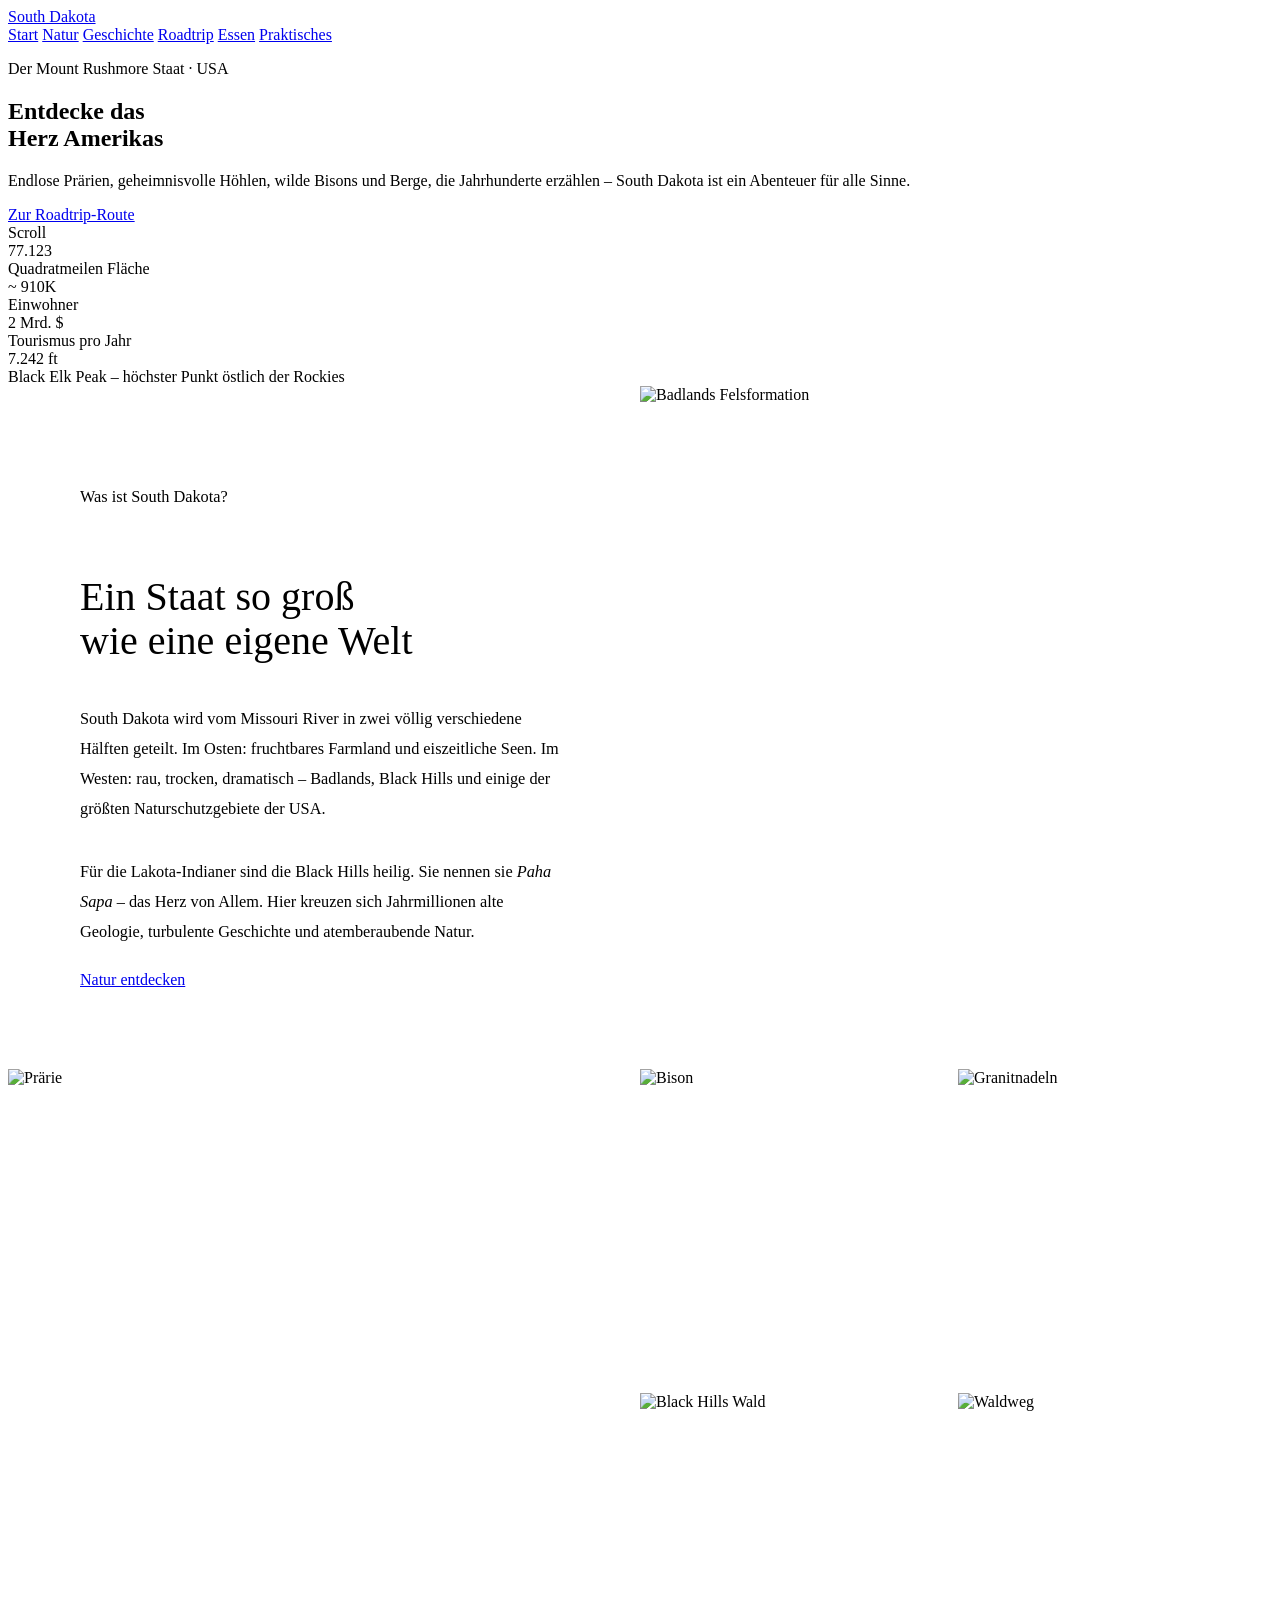
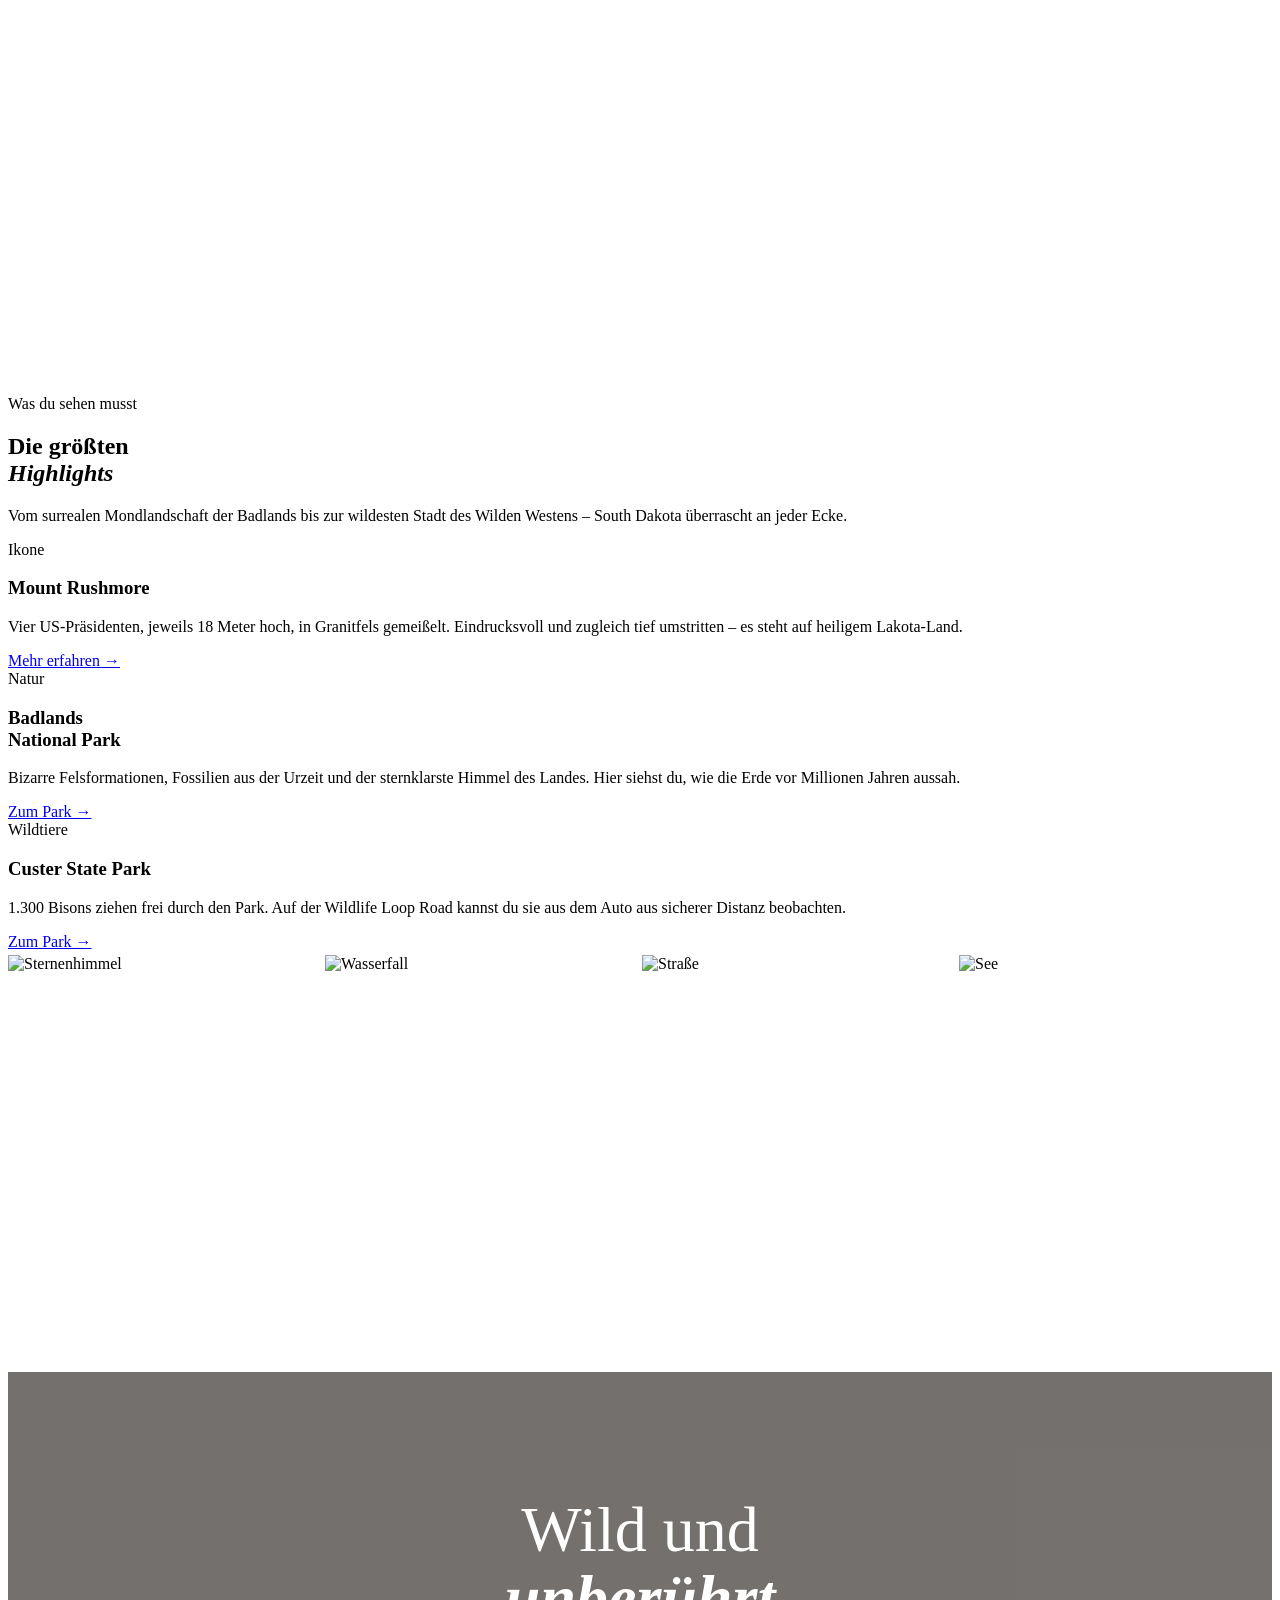
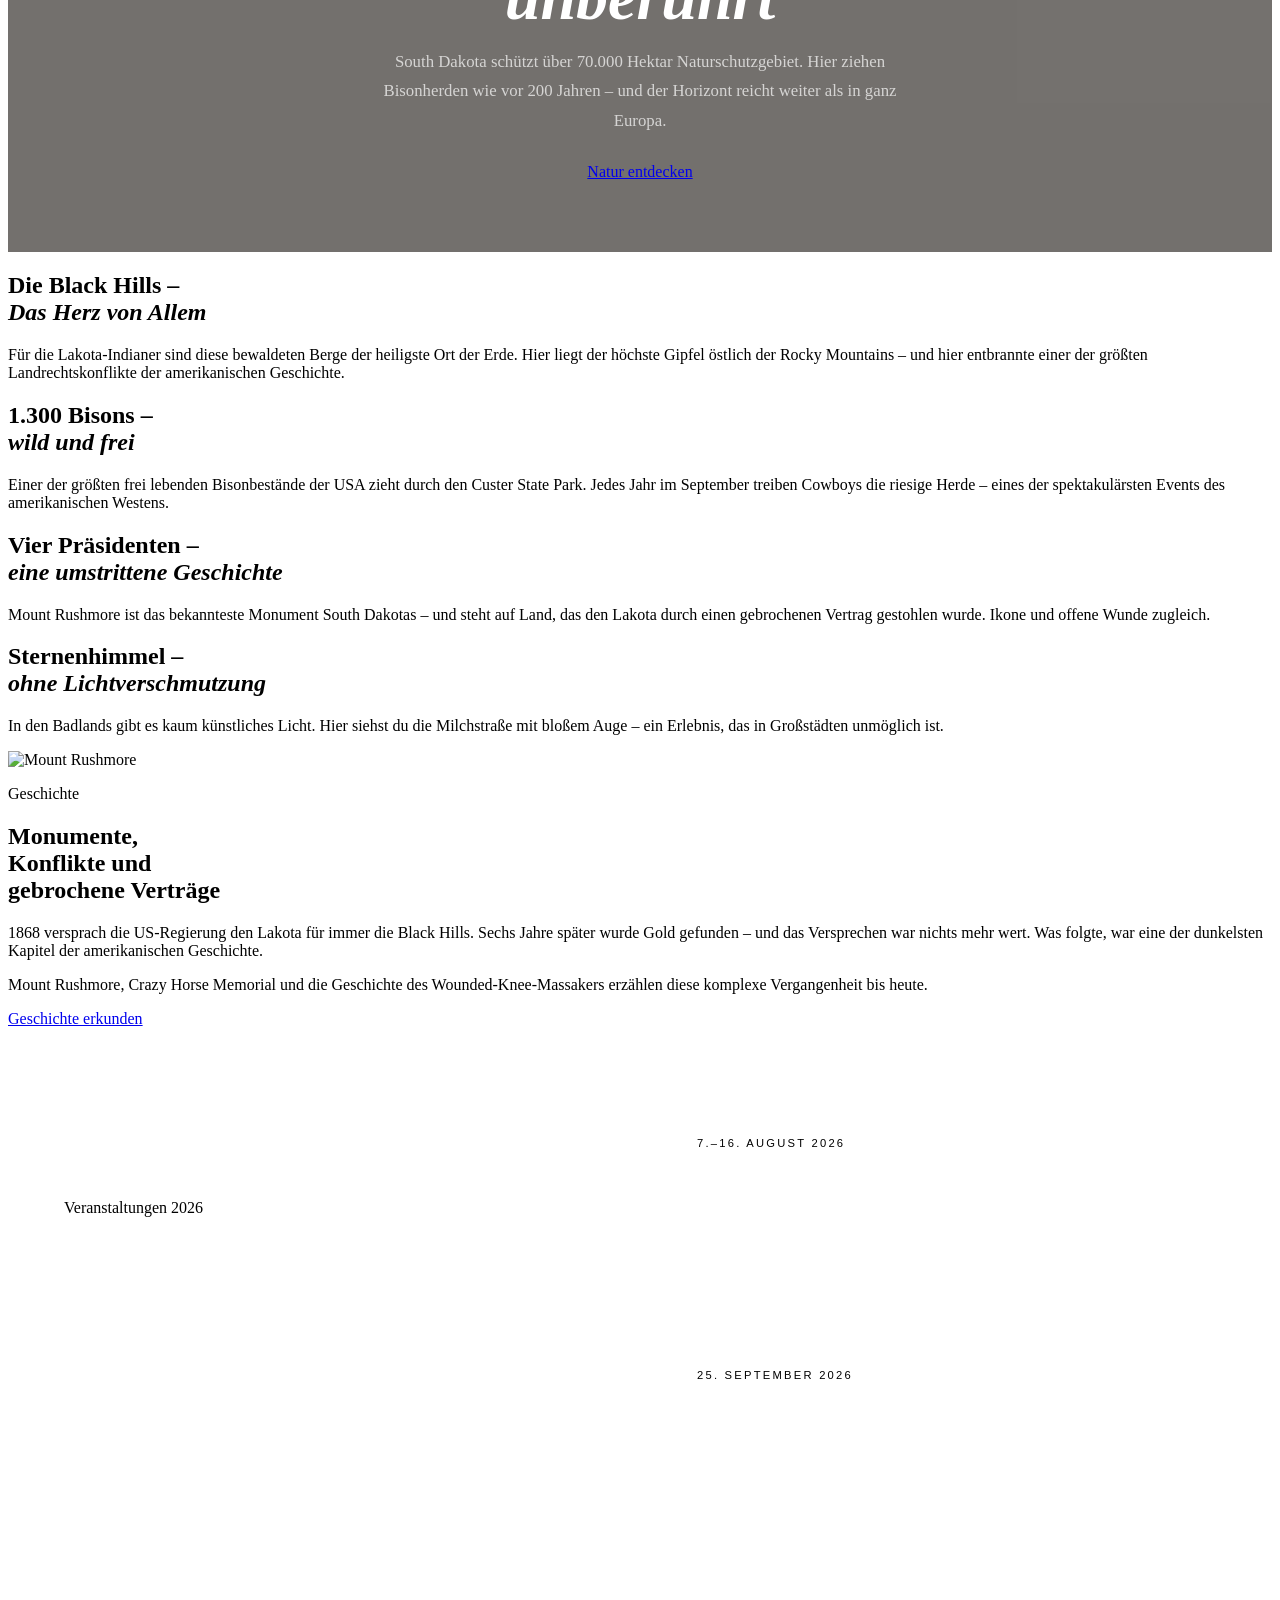
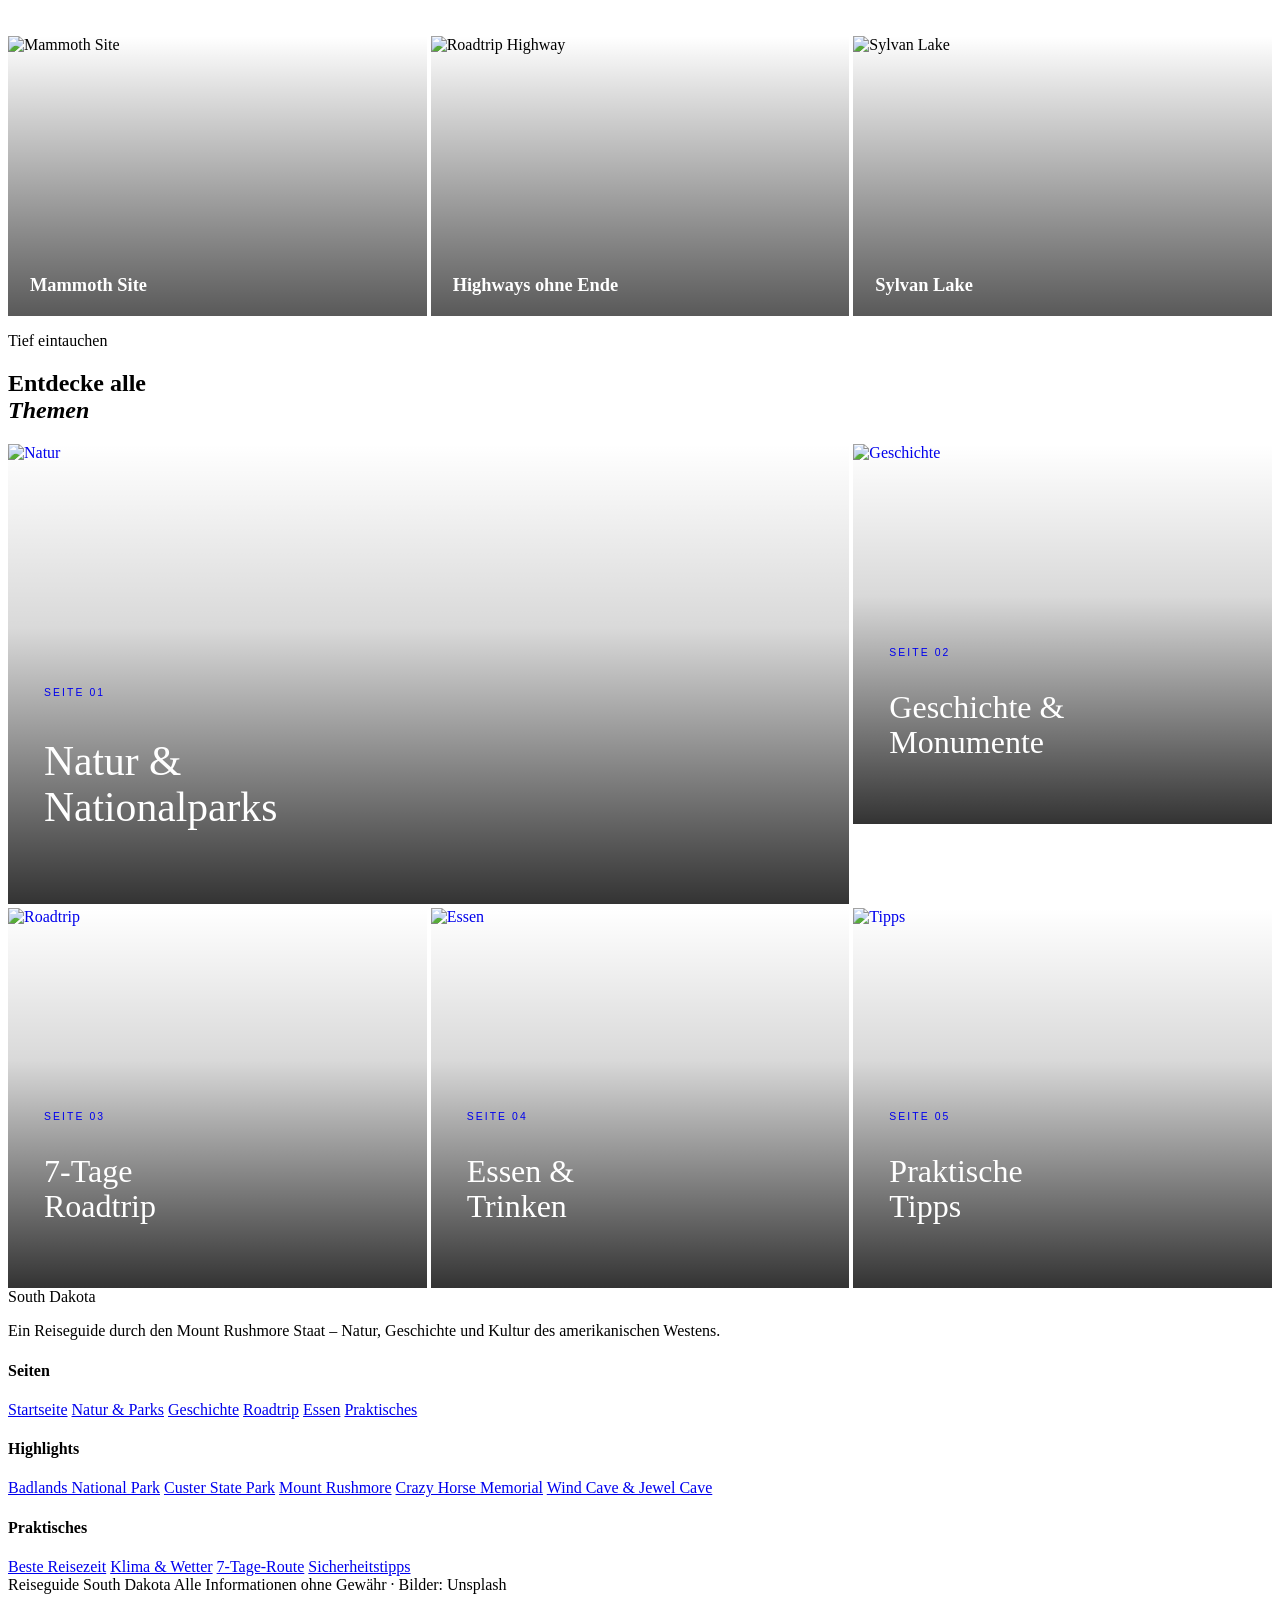
==== commit 2827c7cb: "Update index.html" ====
--- a/index.html
+++ b/index.html
@@ -2,1268 +2,380 @@
 <html lang="de">
 <head>
 <meta charset="UTF-8">
-<meta name="viewport" content="width=device-width, initial-scale=1.0">
+<meta name="viewport" content="width=device-width,initial-scale=1">
 <title>South Dakota – Entdecke das Herz Amerikas</title>
-<link rel="preconnect" href="https://fonts.googleapis.com">
-<link href="https://fonts.googleapis.com/css2?family=Playfair+Display:ital,wght@0,400;0,700;0,900;1,400&family=DM+Sans:wght@300;400;500&display=swap" rel="stylesheet">
+<link rel="stylesheet" href="css/style.css">
 <style>
-  :root {
-    --sky: #1a3a5c;
-    --prairie: #c8860a;
-    --granite: #8b7355;
-    --badlands: #c4622d;
-    --pine: #2d5a3d;
-    --cream: #faf6ef;
-    --dark: #0f1a0f;
-    --gold: #e8a820;
-    --text: #2c2416;
-    --light-text: #5a4e3a;
-  }
-
-  * { margin: 0; padding: 0; box-sizing: border-box; }
-
-  html { scroll-behavior: smooth; }
-
-  body {
-    font-family: 'DM Sans', sans-serif;
-    background: var(--cream);
-    color: var(--text);
-    cursor: none;
-    overflow-x: hidden;
-  }
-
-  /* CUSTOM CURSOR */
-  #cursor {
-    position: fixed;
-    width: 12px; height: 12px;
-    background: var(--prairie);
-    border-radius: 50%;
-    pointer-events: none;
-    z-index: 9999;
-    transform: translate(-50%, -50%);
-    transition: transform 0.1s, width 0.3s, height 0.3s, background 0.3s;
-    mix-blend-mode: multiply;
-  }
-  #cursor-ring {
-    position: fixed;
-    width: 40px; height: 40px;
-    border: 2px solid var(--prairie);
-    border-radius: 50%;
-    pointer-events: none;
-    z-index: 9998;
-    transform: translate(-50%, -50%);
-    transition: transform 0.15s ease-out, width 0.3s, height 0.3s, border-color 0.3s;
-    opacity: 0.6;
-  }
-  body:has(a:hover) #cursor, body:has(button:hover) #cursor { width: 20px; height: 20px; }
-  body:has(a:hover) #cursor-ring, body:has(button:hover) #cursor-ring { width: 60px; height: 60px; opacity: 0.3; }
-
-  /* NAV */
-  nav {
-    position: fixed; top: 0; left: 0; right: 0; z-index: 1000;
-    padding: 20px 48px;
-    display: flex; justify-content: space-between; align-items: center;
-    transition: background 0.4s, backdrop-filter 0.4s;
-  }
-  nav.scrolled {
-    background: rgba(250,246,239,0.92);
-    backdrop-filter: blur(16px);
-    border-bottom: 1px solid rgba(200,134,10,0.2);
-  }
-  .nav-logo {
-    font-family: 'Playfair Display', serif;
-    font-size: 1.4rem;
-    font-weight: 900;
-    color: var(--cream);
-    letter-spacing: -0.02em;
-    transition: color 0.4s;
-    text-decoration: none;
-  }
-  nav.scrolled .nav-logo { color: var(--sky); }
-  .nav-links { display: flex; gap: 32px; }
-  .nav-links a {
-    font-size: 0.85rem;
-    font-weight: 500;
-    color: rgba(250,246,239,0.85);
-    text-decoration: none;
-    letter-spacing: 0.08em;
-    text-transform: uppercase;
-    transition: color 0.3s;
-  }
-  nav.scrolled .nav-links a { color: var(--light-text); }
-  .nav-links a:hover { color: var(--prairie) !important; }
-
-  /* HERO */
-  .hero {
-    height: 100vh;
-    background: linear-gradient(165deg, #0f2a45 0%, #1a4a6b 35%, #2d5a3d 70%, #1a3020 100%);
-    position: relative;
-    display: flex; align-items: center; justify-content: center;
-    overflow: hidden;
-  }
-  .hero-bg-text {
-    position: absolute;
-    font-family: 'Playfair Display', serif;
-    font-size: clamp(120px, 20vw, 280px);
-    font-weight: 900;
-    color: rgba(255,255,255,0.04);
-    letter-spacing: -0.05em;
-    user-select: none;
-    white-space: nowrap;
-    top: 50%; left: 50%;
-    transform: translate(-50%, -50%);
-    pointer-events: none;
-  }
-  .hero-particles {
-    position: absolute; inset: 0;
-    overflow: hidden;
-  }
-  .star {
-    position: absolute;
-    width: 2px; height: 2px;
-    background: rgba(255,255,255,0.6);
-    border-radius: 50%;
-    animation: twinkle 3s infinite alternate;
-  }
-  @keyframes twinkle { from { opacity: 0.2; } to { opacity: 1; } }
-  .hero-content {
-    position: relative; z-index: 2;
-    text-align: center;
-    padding: 0 24px;
-  }
-  .hero-eyebrow {
-    font-size: 0.8rem;
-    letter-spacing: 0.2em;
-    text-transform: uppercase;
-    color: var(--gold);
-    margin-bottom: 20px;
-    opacity: 0;
-    animation: fadeUp 1s 0.3s forwards;
-  }
-  .hero-title {
-    font-family: 'Playfair Display', serif;
-    font-size: clamp(52px, 9vw, 120px);
-    font-weight: 900;
-    color: white;
-    line-height: 0.95;
-    letter-spacing: -0.03em;
-    margin-bottom: 28px;
-    opacity: 0;
-    animation: fadeUp 1s 0.5s forwards;
-  }
-  .hero-title em { color: var(--gold); font-style: italic; }
-  .hero-subtitle {
-    font-size: clamp(16px, 2vw, 21px);
-    color: rgba(255,255,255,0.7);
-    max-width: 560px;
-    margin: 0 auto 40px;
-    line-height: 1.6;
-    font-weight: 300;
-    opacity: 0;
-    animation: fadeUp 1s 0.7s forwards;
-  }
-  .hero-cta {
-    display: inline-flex; align-items: center; gap: 10px;
-    background: var(--gold);
-    color: var(--dark);
-    padding: 16px 36px;
-    border-radius: 50px;
-    font-weight: 600;
-    font-size: 0.95rem;
-    text-decoration: none;
-    letter-spacing: 0.02em;
-    transition: transform 0.3s, box-shadow 0.3s;
-    opacity: 0;
-    animation: fadeUp 1s 0.9s forwards;
-  }
-  .hero-cta:hover { transform: translateY(-3px); box-shadow: 0 16px 40px rgba(232,168,32,0.4); }
-  .scroll-indicator {
-    position: absolute;
-    bottom: 36px; left: 50%;
-    transform: translateX(-50%);
-    display: flex; flex-direction: column; align-items: center; gap: 8px;
-    color: rgba(255,255,255,0.5);
-    font-size: 0.75rem;
-    letter-spacing: 0.12em;
-    text-transform: uppercase;
-    animation: bounce 2s infinite;
-  }
-  .scroll-line {
-    width: 1px; height: 40px;
-    background: linear-gradient(to bottom, rgba(255,255,255,0.6), transparent);
-  }
-  @keyframes bounce { 0%,100% { transform: translateX(-50%) translateY(0); } 50% { transform: translateX(-50%) translateY(8px); } }
-
-  @keyframes fadeUp {
-    from { opacity: 0; transform: translateY(30px); }
-    to { opacity: 1; transform: translateY(0); }
-  }
-
-  /* SECTIONS */
-  section { position: relative; }
-
-  /* INTRO NUMBERS */
-  .stats-band {
-    background: var(--sky);
-    padding: 64px 48px;
-    display: grid;
-    grid-template-columns: repeat(4, 1fr);
-    gap: 32px;
-    text-align: center;
-  }
-  .stat-item {}
-  .stat-num {
-    font-family: 'Playfair Display', serif;
-    font-size: clamp(36px, 5vw, 64px);
-    font-weight: 900;
-    color: var(--gold);
-    line-height: 1;
-  }
-  .stat-label {
-    font-size: 0.85rem;
-    color: rgba(255,255,255,0.65);
-    margin-top: 8px;
-    text-transform: uppercase;
-    letter-spacing: 0.08em;
-  }
-
-  /* SCROLL REVEAL SYSTEM */
-  .reveal { opacity: 0; transform: translateY(50px); transition: opacity 0.8s ease, transform 0.8s ease; }
-  .reveal.visible { opacity: 1; transform: translateY(0); }
-  .reveal-left { opacity: 0; transform: translateX(-60px); transition: opacity 0.8s ease, transform 0.8s ease; }
-  .reveal-left.visible { opacity: 1; transform: translateX(0); }
-  .reveal-right { opacity: 0; transform: translateX(60px); transition: opacity 0.8s ease, transform 0.8s ease; }
-  .reveal-right.visible { opacity: 1; transform: translateX(0); }
-
-  /* STICKY TEXT SECTION (Apple style) */
-  .sticky-section {
-    height: 400vh;
-    position: relative;
-  }
-  .sticky-inner {
-    position: sticky;
-    top: 0;
-    height: 100vh;
-    display: flex; align-items: center; justify-content: center;
-    overflow: hidden;
-    background: var(--dark);
-  }
-  .sticky-bg {
-    position: absolute; inset: 0;
-    background-size: cover; background-position: center;
-    transition: opacity 0.6s;
-  }
-  .sticky-overlay {
-    position: absolute; inset: 0;
-    background: linear-gradient(to bottom, rgba(15,26,15,0.7), rgba(15,26,15,0.85));
-  }
-  .sticky-text {
-    position: relative; z-index: 2;
-    text-align: center;
-    padding: 0 48px;
-    max-width: 900px;
-  }
-  .sticky-step {
-    position: absolute;
-    top: 50%; left: 50%;
-    transform: translate(-50%, -50%);
-    text-align: center;
-    width: 100%;
-    padding: 0 48px;
-    opacity: 0;
-    transition: opacity 0.6s;
-    pointer-events: none;
-  }
-  .sticky-step.active { opacity: 1; pointer-events: auto; }
-  .sticky-step-icon { font-size: 3.5rem; margin-bottom: 20px; }
-  .sticky-step h2 {
-    font-family: 'Playfair Display', serif;
-    font-size: clamp(32px, 5vw, 64px);
-    color: white;
-    line-height: 1.1;
-    margin-bottom: 20px;
-  }
-  .sticky-step p {
-    font-size: clamp(16px, 1.8vw, 20px);
-    color: rgba(255,255,255,0.75);
-    line-height: 1.7;
-    max-width: 640px;
-    margin: 0 auto;
-    font-weight: 300;
-  }
-  .sticky-progress {
-    position: absolute;
-    right: 40px; top: 50%;
-    transform: translateY(-50%);
-    display: flex; flex-direction: column; gap: 10px;
-    z-index: 10;
-  }
-  .progress-dot {
-    width: 8px; height: 8px;
-    border-radius: 50%;
-    background: rgba(255,255,255,0.3);
-    transition: background 0.3s, transform 0.3s;
-  }
-  .progress-dot.active { background: var(--gold); transform: scale(1.5); }
-
-  /* CARD GRID */
-  .section-header {
-    text-align: center;
-    padding: 100px 48px 60px;
-  }
-  .section-eyebrow {
-    font-size: 0.75rem;
-    letter-spacing: 0.2em;
-    text-transform: uppercase;
-    color: var(--prairie);
-    margin-bottom: 16px;
-    font-weight: 600;
-  }
-  .section-title {
-    font-family: 'Playfair Display', serif;
-    font-size: clamp(32px, 5vw, 60px);
-    font-weight: 900;
-    line-height: 1.05;
-    color: var(--sky);
-    letter-spacing: -0.02em;
-  }
-  .section-subtitle {
-    font-size: 1.1rem;
-    color: var(--light-text);
-    max-width: 580px;
-    margin: 16px auto 0;
-    line-height: 1.7;
-  }
-
-  .cards-grid {
-    display: grid;
-    grid-template-columns: repeat(3, 1fr);
-    gap: 2px;
-    padding: 0 0 100px;
-  }
-  .card {
-    position: relative;
-    height: 500px;
-    overflow: hidden;
-    cursor: none;
-  }
-  .card-bg {
-    position: absolute; inset: 0;
-    background-size: cover; background-position: center;
-    transition: transform 0.6s cubic-bezier(0.25, 0.46, 0.45, 0.94);
-  }
-  .card:hover .card-bg { transform: scale(1.08); }
-  .card-overlay {
-    position: absolute; inset: 0;
-    background: linear-gradient(to top, rgba(0,0,0,0.85) 0%, rgba(0,0,0,0.2) 50%, transparent 100%);
-    transition: background 0.4s;
-  }
-  .card:hover .card-overlay { background: linear-gradient(to top, rgba(0,0,0,0.9) 0%, rgba(0,0,0,0.4) 60%, rgba(0,0,0,0.1) 100%); }
-  .card-content {
-    position: absolute;
-    bottom: 0; left: 0; right: 0;
-    padding: 32px;
-    transform: translateY(0);
-    transition: transform 0.4s;
-  }
-  .card-tag {
-    display: inline-block;
-    background: var(--gold);
-    color: var(--dark);
-    font-size: 0.7rem;
-    font-weight: 700;
-    letter-spacing: 0.1em;
-    text-transform: uppercase;
-    padding: 4px 12px;
-    border-radius: 20px;
-    margin-bottom: 10px;
-  }
-  .card-title {
-    font-family: 'Playfair Display', serif;
-    font-size: 1.6rem;
-    color: white;
-    font-weight: 700;
-    line-height: 1.2;
-    margin-bottom: 10px;
-  }
-  .card-desc {
-    font-size: 0.9rem;
-    color: rgba(255,255,255,0.75);
-    line-height: 1.6;
-    max-height: 0;
-    overflow: hidden;
-    transition: max-height 0.4s ease;
-  }
-  .card:hover .card-desc { max-height: 120px; }
-
-  /* Gradient backgrounds for cards */
-  .card-rushmore .card-bg { background: linear-gradient(135deg, #2c3e50, #4a6741, #8b7355); }
-  .card-badlands .card-bg { background: linear-gradient(135deg, #c4622d, #8b4513, #d4a76a); }
-  .card-wildlife .card-bg { background: linear-gradient(135deg, #2d5a3d, #1a4a2a, #4a7a2d); }
-  .card-deadwood .card-bg { background: linear-gradient(135deg, #3d2b1a, #6b4423, #8b6543); }
-  .card-crazy .card-bg { background: linear-gradient(135deg, #4a3520, #7a5533, #a07850); }
-  .card-caves .card-bg { background: linear-gradient(135deg, #1a1a2e, #16213e, #0f3460); }
-
-  /* SVG scene icons in cards */
-  .card-icon {
-    position: absolute;
-    top: 50%; left: 50%;
-    transform: translate(-50%, -50%);
-    opacity: 0.25;
-    transition: opacity 0.4s, transform 0.4s;
-    pointer-events: none;
-  }
-  .card:hover .card-icon { opacity: 0.1; transform: translate(-50%, -50%) scale(1.2); }
-
-  /* TIMELINE */
-  .timeline-section {
-    padding: 100px 48px;
-    background: linear-gradient(to bottom, var(--cream), #ede8df);
-  }
-  .timeline {
-    max-width: 800px;
-    margin: 60px auto 0;
-    position: relative;
-  }
-  .timeline::before {
-    content: '';
-    position: absolute;
-    left: 28px; top: 0; bottom: 0;
-    width: 2px;
-    background: linear-gradient(to bottom, var(--prairie), var(--sky));
-  }
-  .timeline-item {
-    display: flex; gap: 40px;
-    margin-bottom: 52px;
-    padding-left: 0;
-  }
-  .timeline-dot {
-    width: 58px; height: 58px; flex-shrink: 0;
-    border-radius: 50%;
-    background: white;
-    border: 3px solid var(--prairie);
-    display: flex; align-items: center; justify-content: center;
-    font-size: 1.4rem;
-    position: relative; z-index: 1;
-    box-shadow: 0 4px 16px rgba(200,134,10,0.2);
-    transition: transform 0.3s, border-color 0.3s;
-  }
-  .timeline-item:hover .timeline-dot { transform: scale(1.15); border-color: var(--sky); }
-  .timeline-body { padding-top: 8px; }
-  .timeline-year {
-    font-size: 0.75rem;
-    color: var(--prairie);
-    font-weight: 700;
-    letter-spacing: 0.12em;
-    text-transform: uppercase;
-    margin-bottom: 6px;
-  }
-  .timeline-body h3 {
-    font-family: 'Playfair Display', serif;
-    font-size: 1.3rem;
-    color: var(--sky);
-    margin-bottom: 8px;
-  }
-  .timeline-body p {
-    font-size: 0.95rem;
-    color: var(--light-text);
-    line-height: 1.7;
-  }
-
-  /* FOOD SECTION */
-  .food-section {
-    padding: 100px 48px;
-    background: var(--sky);
-    overflow: hidden;
-  }
-  .food-section .section-title { color: white; }
-  .food-section .section-subtitle { color: rgba(255,255,255,0.7); }
-  .food-scroll {
-    display: flex;
-    gap: 24px;
-    overflow-x: auto;
-    padding: 40px 0 20px;
-    scrollbar-width: none;
-    cursor: grab;
-  }
-  .food-scroll:active { cursor: grabbing; }
-  .food-scroll::-webkit-scrollbar { display: none; }
-  .food-card {
-    flex: 0 0 280px;
-    background: rgba(255,255,255,0.08);
-    border: 1px solid rgba(255,255,255,0.15);
-    border-radius: 20px;
-    padding: 28px;
-    backdrop-filter: blur(10px);
-    transition: transform 0.3s, background 0.3s;
-  }
-  .food-card:hover { transform: translateY(-8px); background: rgba(255,255,255,0.14); }
-  .food-emoji { font-size: 2.5rem; margin-bottom: 16px; }
-  .food-name {
-    font-family: 'Playfair Display', serif;
-    font-size: 1.2rem;
-    color: white;
-    margin-bottom: 8px;
-  }
-  .food-origin {
-    font-size: 0.75rem;
-    color: var(--gold);
-    text-transform: uppercase;
-    letter-spacing: 0.1em;
-    margin-bottom: 10px;
-    font-weight: 600;
-  }
-  .food-desc { font-size: 0.9rem; color: rgba(255,255,255,0.65); line-height: 1.6; }
-
-  /* ROUTE PLANNER */
-  .route-section {
-    padding: 100px 48px;
-    background: var(--cream);
-  }
-  .route-days {
-    display: grid;
-    grid-template-columns: repeat(7, 1fr);
-    gap: 12px;
-    margin-top: 60px;
-  }
-  .route-day {
-    background: white;
-    border: 2px solid transparent;
-    border-radius: 16px;
-    padding: 20px 16px;
-    cursor: none;
-    transition: all 0.3s;
-    text-align: center;
-    box-shadow: 0 4px 16px rgba(0,0,0,0.06);
-  }
-  .route-day:hover, .route-day.active {
-    border-color: var(--prairie);
-    transform: translateY(-6px);
-    box-shadow: 0 16px 40px rgba(200,134,10,0.2);
-  }
-  .route-day.active { background: var(--sky); }
-  .day-num {
-    font-family: 'Playfair Display', serif;
-    font-size: 2rem;
-    font-weight: 900;
-    color: var(--prairie);
-    line-height: 1;
-  }
-  .route-day.active .day-num { color: var(--gold); }
-  .day-label {
-    font-size: 0.65rem;
-    text-transform: uppercase;
-    letter-spacing: 0.1em;
-    color: var(--light-text);
-    margin: 4px 0 8px;
-  }
-  .route-day.active .day-label { color: rgba(255,255,255,0.6); }
-  .day-icon { font-size: 1.4rem; }
-  .route-detail {
-    margin-top: 40px;
-    background: white;
-    border-radius: 24px;
-    padding: 40px;
-    box-shadow: 0 8px 40px rgba(0,0,0,0.08);
-    display: none;
-  }
-  .route-detail.visible { display: block; animation: fadeUp 0.4s ease; }
-  .route-detail h3 {
-    font-family: 'Playfair Display', serif;
-    font-size: 1.8rem;
-    color: var(--sky);
-    margin-bottom: 12px;
-  }
-  .route-detail p { font-size: 1rem; color: var(--light-text); line-height: 1.8; max-width: 700px; }
-  .route-stops {
-    display: flex; flex-wrap: wrap; gap: 8px;
-    margin-top: 20px;
-  }
-  .stop-badge {
-    background: #f0ebdf;
-    color: var(--sky);
-    padding: 6px 16px;
-    border-radius: 20px;
-    font-size: 0.8rem;
-    font-weight: 600;
-    letter-spacing: 0.03em;
-  }
-
-  /* CLIMATE TABLE */
-  .climate-section {
-    padding: 100px 48px;
-    background: linear-gradient(135deg, #f7f2e8, #ede8df);
-  }
-  .climate-grid {
-    display: grid;
-    grid-template-columns: repeat(4, 1fr);
-    gap: 20px;
-    margin-top: 60px;
-  }
-  .climate-card {
-    background: white;
-    border-radius: 20px;
-    padding: 28px;
-    box-shadow: 0 4px 24px rgba(0,0,0,0.06);
-    transition: transform 0.3s;
-  }
-  .climate-card:hover { transform: translateY(-6px); }
-  .climate-city {
-    font-family: 'Playfair Display', serif;
-    font-size: 1.3rem;
-    color: var(--sky);
-    margin-bottom: 4px;
-  }
-  .climate-region {
-    font-size: 0.75rem;
-    color: var(--prairie);
-    text-transform: uppercase;
-    letter-spacing: 0.1em;
-    margin-bottom: 16px;
-    font-weight: 600;
-  }
-  .temp-bar { margin-bottom: 12px; }
-  .temp-label { font-size: 0.8rem; color: var(--light-text); margin-bottom: 4px; }
-  .temp-track {
-    height: 8px;
-    background: #e8e0d0;
-    border-radius: 4px;
-    overflow: hidden;
-  }
-  .temp-fill {
-    height: 100%;
-    border-radius: 4px;
-    background: linear-gradient(to right, var(--sky), var(--badlands));
-    width: 0;
-    transition: width 1.5s cubic-bezier(0.25, 0.46, 0.45, 0.94);
-  }
-
-  /* TIPS BANNER */
-  .tips-section {
-    padding: 100px 48px;
-    background: var(--dark);
-  }
-  .tips-grid {
-    display: grid;
-    grid-template-columns: repeat(3, 1fr);
-    gap: 40px;
-    margin-top: 60px;
-  }
-  .tip-card {
-    padding: 36px;
-    border: 1px solid rgba(255,255,255,0.1);
-    border-radius: 20px;
-    transition: border-color 0.3s, background 0.3s;
-  }
-  .tip-card:hover {
-    border-color: var(--gold);
-    background: rgba(232,168,32,0.05);
-  }
-  .tip-num {
-    font-family: 'Playfair Display', serif;
-    font-size: 3rem;
-    font-weight: 900;
-    color: rgba(232,168,32,0.2);
-    line-height: 1;
-    margin-bottom: 16px;
-  }
-  .tip-card h3 { font-size: 1.1rem; color: white; margin-bottom: 10px; font-weight: 600; }
-  .tip-card p { font-size: 0.9rem; color: rgba(255,255,255,0.55); line-height: 1.7; }
-  .tips-section .section-title { color: white; }
-  .tips-section .section-subtitle { color: rgba(255,255,255,0.6); }
-
-  /* FOOTER */
-  footer {
-    background: #080f08;
-    padding: 60px 48px;
-    text-align: center;
-    color: rgba(255,255,255,0.4);
-    font-size: 0.85rem;
-  }
-  footer strong {
-    font-family: 'Playfair Display', serif;
-    color: var(--gold);
-    font-size: 1.2rem;
-    display: block;
-    margin-bottom: 12px;
-  }
-
-  /* RESPONSIVE */
-  @media (max-width: 900px) {
-    nav { padding: 16px 24px; }
-    .nav-links { display: none; }
-    .stats-band { grid-template-columns: repeat(2,1fr); }
-    .cards-grid { grid-template-columns: 1fr; }
-    .card { height: 380px; }
-    .route-days { grid-template-columns: repeat(4,1fr); }
-    .climate-grid { grid-template-columns: repeat(2,1fr); }
-    .tips-grid { grid-template-columns: 1fr; }
-    .timeline-section, .food-section, .route-section, .climate-section, .tips-section { padding: 60px 24px; }
-    .section-header { padding: 60px 24px 40px; }
-    body { cursor: auto; }
-    #cursor, #cursor-ring { display: none; }
-  }
+.intro-grid{display:grid;grid-template-columns:1fr 1fr;min-height:560px}
+.intro-text{padding:80px 72px;background:var(--sand);display:flex;flex-direction:column;justify-content:center}
+.intro-text p{font-size:1.02rem;font-weight:300;color:var(--ink-soft);line-height:1.85;margin-bottom:16px}
+.intro-img{position:relative;overflow:hidden}
+.intro-img img{width:100%;height:100%;object-fit:cover;display:block}
+.img-band{display:grid;grid-template-columns:2fr 1fr 1fr;grid-template-rows:320px 320px;gap:4px}
+.img-band .ib{overflow:hidden;position:relative}
+.img-band .ib.tall{grid-row:span 2}
+.img-band .ib img{width:100%;height:100%;object-fit:cover;display:block;transition:transform .7s var(--trans)}
+.img-band .ib:hover img{transform:scale(1.05)}
+.ib-cap{position:absolute;bottom:0;left:0;right:0;padding:18px 20px 14px;background:linear-gradient(to top,rgba(0,0,0,.72),transparent);opacity:0;transition:opacity .35s}
+.ib:hover .ib-cap{opacity:1}
+.ib-cap h4{font-family:'Cormorant Garamond',serif;font-size:1.1rem;color:#fff;font-weight:600}
+.ib-cap span{font-size:.72rem;color:rgba(255,255,255,.65);letter-spacing:.05em}
+.quote-band{background:var(--rust);padding:64px 72px;text-align:center}
+.quote-band blockquote{font-family:'Cormorant Garamond',serif;font-size:clamp(22px,3.2vw,38px);font-weight:300;font-style:italic;color:#fff;line-height:1.4;max-width:780px;margin:0 auto}
+.quote-band cite{display:block;margin-top:16px;font-size:.75rem;letter-spacing:.15em;text-transform:uppercase;color:rgba(255,255,255,.5);font-style:normal}
+.events-band{background:var(--dusk);padding:72px 56px;display:grid;grid-template-columns:1fr 1fr;gap:40px;align-items:center}
+.event-card{background:rgba(255,255,255,.07);border:1px solid rgba(255,255,255,.12);padding:36px;transition:background .3s;margin-bottom:20px}
+.event-card:hover{background:rgba(255,255,255,.12)}
+.event-date{font-family:'Barlow Condensed',sans-serif;font-size:.7rem;letter-spacing:.2em;text-transform:uppercase;color:var(--gold-lt);margin-bottom:10px}
+.event-card h3{font-family:'Cormorant Garamond',serif;font-size:1.5rem;color:#fff;margin-bottom:8px}
+.event-card p{font-size:.87rem;font-weight:300;color:rgba(255,255,255,.55);line-height:1.7}
+.event-label{font-family:'Cormorant Garamond',serif;font-size:clamp(26px,3.8vw,46px);font-weight:300;color:#fff}
+.event-label em{font-style:italic;color:var(--gold-lt)}
+.subtiles{display:grid;grid-template-columns:repeat(3,1fr);gap:4px}
+.subtile{position:relative;height:380px;overflow:hidden;display:block;text-decoration:none}
+.subtile.large{grid-column:span 2;height:460px}
+.subtile img{width:100%;height:100%;object-fit:cover;display:block;transition:transform .65s var(--trans)}
+.subtile:hover img{transform:scale(1.06)}
+.subtile-veil{position:absolute;inset:0;background:linear-gradient(to top,rgba(0,0,0,.8) 0%,rgba(0,0,0,.15) 60%,transparent 100%)}
+.subtile-body{position:absolute;bottom:32px;left:36px}
+.subtile-num{font-family:'Barlow Condensed',sans-serif;font-size:.65rem;letter-spacing:.2em;text-transform:uppercase;color:var(--gold-lt);margin-bottom:7px}
+.subtile-body h3{font-family:'Cormorant Garamond',serif;font-size:2rem;color:#fff;font-weight:300;line-height:1.1}
+.subtile.large .subtile-body h3{font-size:2.6rem}
+.parallax-strip{height:480px;position:relative;overflow:hidden;display:flex;align-items:center;justify-content:center}
+.parallax-strip-img{position:absolute;inset:-60px;background-size:cover;background-position:center;background-attachment:fixed}
+.parallax-strip-veil{position:absolute;inset:0;background:rgba(15,10,5,.58)}
+.parallax-strip-body{position:relative;z-index:2;text-align:center;padding:0 48px}
+.parallax-strip-body h2{font-family:'Cormorant Garamond',serif;font-size:clamp(32px,5.5vw,64px);font-weight:300;color:#fff;line-height:1.05;margin-bottom:16px}
+.parallax-strip-body h2 em{font-style:italic;font-weight:600;color:var(--gold-lt)}
+.parallax-strip-body p{font-size:1.05rem;font-weight:300;color:rgba(255,255,255,.7);max-width:560px;margin:0 auto 28px;line-height:1.75}
+.img-row{display:grid;grid-template-columns:repeat(4,1fr);gap:4px}
+.img-row-item{position:relative;aspect-ratio:3/4;overflow:hidden}
+.img-row-item img{width:100%;height:100%;object-fit:cover;display:block;transition:transform .65s var(--trans)}
+.img-row-item:hover img{transform:scale(1.07)}
+.img-row-item-cap{position:absolute;bottom:0;left:0;right:0;padding:16px 18px 13px;background:linear-gradient(to top,rgba(0,0,0,.7),transparent);opacity:0;transition:opacity .3s}
+.img-row-item:hover .img-row-item-cap{opacity:1}
+.img-row-item-cap span{font-size:.8rem;color:#fff;font-weight:500;letter-spacing:.04em}
+.three-strip{display:grid;grid-template-columns:1fr 1fr 1fr;gap:4px}
+.three-strip-item{position:relative;height:280px;overflow:hidden}
+.three-strip-item img{width:100%;height:100%;object-fit:cover;display:block;transition:transform .6s}
+.three-strip-item:hover img{transform:scale(1.06)}
+.three-strip-item-veil{position:absolute;inset:0;background:linear-gradient(to top,rgba(0,0,0,.65),transparent)}
+.three-strip-item-label{position:absolute;bottom:20px;left:22px;font-family:'Cormorant Garamond',serif;font-size:1.15rem;color:#fff;font-weight:600}
+@media(max-width:960px){
+  .intro-grid{grid-template-columns:1fr}
+  .intro-text{padding:52px 28px}
+  .img-band{grid-template-columns:1fr 1fr;grid-template-rows:auto}
+  .img-band .ib.tall{grid-row:span 1}
+  .events-band{grid-template-columns:1fr}
+  .subtiles{grid-template-columns:1fr 1fr}
+  .subtile.large{grid-column:span 2;height:340px}
+  .img-row{grid-template-columns:repeat(2,1fr)}
+  .three-strip{grid-template-columns:1fr}
+}
 </style>
 </head>
 <body>
 
-<div id="cursor"></div>
-<div id="cursor-ring"></div>
-
-<!-- NAV -->
-<nav id="mainNav">
-  <a href="#" class="nav-logo">★ South Dakota</a>
+<nav id="nav">
+  <a class="nav-brand" href="index.html">South Dakota</a>
   <div class="nav-links">
-    <a href="#highlights">Highlights</a>
-    <a href="#history">Geschichte</a>
-    <a href="#food">Essen</a>
-    <a href="#route">Route</a>
-    <a href="#tipps">Tipps</a>
+    <a href="index.html">Start</a>
+    <a href="pages/natur.html">Natur</a>
+    <a href="pages/geschichte.html">Geschichte</a>
+    <a href="pages/route.html">Roadtrip</a>
+    <a href="pages/essen.html">Essen</a>
+    <a href="pages/praktisch.html">Praktisches</a>
   </div>
 </nav>
 
 <!-- HERO -->
 <section class="hero">
-  <div class="hero-bg-text">SOUTH DAKOTA</div>
-  <div class="hero-particles" id="particles"></div>
-  <div class="hero-content">
-    <p class="hero-eyebrow">🌾 Der Mount Rushmore Staat · USA</p>
-    <h1 class="hero-title">Entdecke das<br><em>Herz</em> Amerikas</h1>
-    <p class="hero-subtitle">Riesige Prärien, geheimnisvolle Höhlen, wilde Bisons und Berge, die Geschichte erzählen – South Dakota ist ein Abenteuer für alle Sinne.</p>
-    <a href="#highlights" class="hero-cta">Jetzt entdecken →</a>
-  </div>
-  <div class="scroll-indicator">
-    <div class="scroll-line"></div>
-    Scroll
-  </div>
+  <div class="hero-img" style="background-image:url('https://images.unsplash.com/photo-1506905925346-21bda4d32df4?w=1800&q=85')"></div>
+  <div class="hero-veil"></div>
+  <div class="hero-body">
+    <p class="hero-label">Der Mount Rushmore Staat · USA</p>
+    <h1 class="hero-h1">Entdecke das<br><strong>Herz Amerikas</strong></h1>
+    <p class="hero-sub">Endlose Prärien, geheimnisvolle Höhlen, wilde Bisons und Berge, die Jahrhunderte erzählen – South Dakota ist ein Abenteuer für alle Sinne.</p>
+    <a href="pages/route.html" class="hero-cta">Zur Roadtrip-Route</a>
+  </div>
+  <div class="hero-scroll"><div class="hero-scroll-line"></div>Scroll</div>
 </section>
 
 <!-- STATS -->
-<div class="stats-band">
-  <div class="stat-item reveal">
-    <div class="stat-num">77.123</div>
-    <div class="stat-label">Quadratmeilen Fläche</div>
-  </div>
-  <div class="stat-item reveal" style="transition-delay:0.1s">
-    <div class="stat-num">~910K</div>
-    <div class="stat-label">Einwohner</div>
-  </div>
-  <div class="stat-item reveal" style="transition-delay:0.2s">
-    <div class="stat-num">2 Mrd. $</div>
-    <div class="stat-label">Tourismus pro Jahr</div>
-  </div>
-  <div class="stat-item reveal" style="transition-delay:0.3s">
-    <div class="stat-num">7.242 ft</div>
-    <div class="stat-label">Black Elk Peak – höchster Punkt</div>
-  </div>
-</div>
-
-<!-- STICKY SCROLL SECTION -->
-<section class="sticky-section" id="highlights">
-  <div class="sticky-inner" id="stickyInner">
-    <div class="sticky-step active" data-step="0">
-      <div class="sticky-step-icon">🏔️</div>
-      <h2>Die Black Hills –<br>„Das Herz von Allem"</h2>
-      <p>Diese bewaldeten Berge sind für die Lakota-Indianer ein heiliger Ort. Sie nannten sie „Paha Sapa". Hier findest du den höchsten Punkt östlich der Rocky Mountains – den <strong style="color:var(--gold)">Black Elk Peak</strong> mit 2.207 Metern.</p>
+<div class="stats">
+  <div class="rv"><div class="stat-n">77.123</div><div class="stat-l">Quadratmeilen Fläche</div></div>
+  <div class="rv" style="transition-delay:.08s"><div class="stat-n">~ 910K</div><div class="stat-l">Einwohner</div></div>
+  <div class="rv" style="transition-delay:.16s"><div class="stat-n">2 Mrd. $</div><div class="stat-l">Tourismus pro Jahr</div></div>
+  <div class="rv" style="transition-delay:.24s"><div class="stat-n">7.242 ft</div><div class="stat-l">Black Elk Peak – höchster Punkt östlich der Rockies</div></div>
+</div>
+
+<!-- INTRO SPLIT -->
+<div class="intro-grid">
+  <div class="intro-text rv-l">
+    <p class="sh-tag" style="text-align:left;padding:0 0 14px">Was ist South Dakota?</p>
+    <h2 style="font-family:'Cormorant Garamond',serif;font-size:clamp(26px,3.2vw,40px);font-weight:300;color:var(--dusk);line-height:1.1;margin-bottom:24px">Ein Staat so groß<br>wie eine eigene Welt</h2>
+    <p>South Dakota wird vom Missouri River in zwei völlig verschiedene Hälften geteilt. Im Osten: fruchtbares Farmland und eiszeitliche Seen. Im Westen: rau, trocken, dramatisch – Badlands, Black Hills und einige der größten Naturschutzgebiete der USA.</p>
+    <p>Für die Lakota-Indianer sind die Black Hills heilig. Sie nennen sie <em>Paha Sapa</em> – das Herz von Allem. Hier kreuzen sich Jahrmillionen alte Geologie, turbulente Geschichte und atemberaubende Natur.</p>
+    <a href="pages/natur.html" class="btn btn-outline" style="margin-top:8px">Natur entdecken</a>
+  </div>
+  <div class="intro-img rv-r">
+    <img src="https://images.unsplash.com/photo-1558618666-fcd25c85cd64?w=900&q=85" alt="Badlands Felsformation" loading="lazy">
+  </div>
+</div>
+
+<!-- IMAGE BAND – 5 PHOTOS -->
+<div class="img-band">
+  <div class="ib tall rv">
+    <img src="https://images.unsplash.com/photo-1501854140801-50d01698950b?w=900&q=85" alt="Prärie" loading="lazy">
+    <div class="ib-cap"><h4>Die endlose Prärie</h4><span>West River Country</span></div>
+  </div>
+  <div class="ib rv" style="transition-delay:.07s">
+    <img src="https://images.unsplash.com/photo-1518173946687-a4c8892bbd9f?w=700&q=85" alt="Bison" loading="lazy">
+    <div class="ib-cap"><h4>Amerikanischer Bison</h4><span>Custer State Park</span></div>
+  </div>
+  <div class="ib rv" style="transition-delay:.13s">
+    <img src="https://images.unsplash.com/photo-1464822759023-fed622ff2c3b?w=700&q=85" alt="Granitnadeln" loading="lazy">
+    <div class="ib-cap"><h4>Granite Needles</h4><span>Needles Highway</span></div>
+  </div>
+  <div class="ib rv" style="transition-delay:.18s">
+    <img src="https://images.unsplash.com/photo-1534274988757-a28bf1a57c17?w=700&q=85" alt="Black Hills Wald" loading="lazy">
+    <div class="ib-cap"><h4>Black Hills Wald</h4><span>Ponderosa Kiefer</span></div>
+  </div>
+  <div class="ib rv" style="transition-delay:.22s">
+    <img src="https://images.unsplash.com/photo-1441974231531-c6227db76b6e?w=700&q=85" alt="Waldweg" loading="lazy">
+    <div class="ib-cap"><h4>Waldpfad</h4><span>Spearfish Canyon</span></div>
+  </div>
+</div>
+
+<!-- QUOTE -->
+<div class="quote-band rv">
+  <blockquote>"Die Paha Sapa – das Herz von Allem was ist – sind seit Jahrtausenden unser Zuhause."</blockquote>
+  <cite>Black Elk, Lakota-Medizinmann</cite>
+</div>
+
+<!-- HIGHLIGHT CARDS -->
+<div class="sh">
+  <p class="sh-tag rv">Was du sehen musst</p>
+  <h2 class="sh-title rv">Die größten<br><em>Highlights</em></h2>
+  <p class="sh-body rv">Vom surrealen Mondlandschaft der Badlands bis zur wildesten Stadt des Wilden Westens – South Dakota überrascht an jeder Ecke.</p>
+</div>
+<div class="hcards">
+  <div class="hcard rv">
+    <div class="hcard-bg" style="background-image:url('https://images.unsplash.com/photo-1564693766-8d78c2e8be9c?w=900&q=85')"></div>
+    <div class="hcard-veil"></div>
+    <div class="hcard-body">
+      <span class="hcard-tag">Ikone</span>
+      <h3 class="hcard-title">Mount Rushmore</h3>
+      <p class="hcard-desc">Vier US-Präsidenten, jeweils 18 Meter hoch, in Granitfels gemeißelt. Eindrucksvoll und zugleich tief umstritten – es steht auf heiligem Lakota-Land.</p>
+      <a class="hcard-link" href="pages/geschichte.html">Mehr erfahren →</a>
+    </div>
+  </div>
+  <div class="hcard rv" style="transition-delay:.1s">
+    <div class="hcard-bg" style="background-image:url('https://images.unsplash.com/photo-1500534314209-a25ddb2bd429?w=900&q=85')"></div>
+    <div class="hcard-veil"></div>
+    <div class="hcard-body">
+      <span class="hcard-tag">Natur</span>
+      <h3 class="hcard-title">Badlands<br>National Park</h3>
+      <p class="hcard-desc">Bizarre Felsformationen, Fossilien aus der Urzeit und der sternklarste Himmel des Landes. Hier siehst du, wie die Erde vor Millionen Jahren aussah.</p>
+      <a class="hcard-link" href="pages/natur.html">Zum Park →</a>
+    </div>
+  </div>
+  <div class="hcard rv" style="transition-delay:.2s">
+    <div class="hcard-bg" style="background-image:url('https://images.unsplash.com/photo-1518173946687-a4c8892bbd9f?w=900&q=85')"></div>
+    <div class="hcard-veil"></div>
+    <div class="hcard-body">
+      <span class="hcard-tag">Wildtiere</span>
+      <h3 class="hcard-title">Custer State Park</h3>
+      <p class="hcard-desc">1.300 Bisons ziehen frei durch den Park. Auf der Wildlife Loop Road kannst du sie aus dem Auto aus sicherer Distanz beobachten.</p>
+      <a class="hcard-link" href="pages/natur.html#custer">Zum Park →</a>
+    </div>
+  </div>
+</div>
+
+<!-- 4-IMAGE ROW -->
+<div class="img-row" style="margin-top:4px">
+  <div class="img-row-item rv">
+    <img src="https://images.unsplash.com/photo-1505144808419-1957a94ca61e?w=600&q=85" alt="Sternenhimmel" loading="lazy">
+    <div class="img-row-item-cap"><span>Sternenhimmel – Badlands</span></div>
+  </div>
+  <div class="img-row-item rv" style="transition-delay:.06s">
+    <img src="https://images.unsplash.com/photo-1547592180-85f173990554?w=600&q=85" alt="Wasserfall" loading="lazy">
+    <div class="img-row-item-cap"><span>Spearfish Falls</span></div>
+  </div>
+  <div class="img-row-item rv" style="transition-delay:.12s">
+    <img src="https://images.unsplash.com/photo-1469854523086-cc02fe5d8800?w=600&q=85" alt="Straße" loading="lazy">
+    <div class="img-row-item-cap"><span>Highway durch die Prärie</span></div>
+  </div>
+  <div class="img-row-item rv" style="transition-delay:.18s">
+    <img src="https://images.unsplash.com/photo-1476514525535-07fb3b4ae5f1?w=600&q=85" alt="See" loading="lazy">
+    <div class="img-row-item-cap"><span>Sylvan Lake</span></div>
+  </div>
+</div>
+
+<!-- PARALLAX STRIP -->
+<div class="parallax-strip rv">
+  <div class="parallax-strip-img" style="background-image:url('https://images.unsplash.com/photo-1501854140801-50d01698950b?w=1800&q=80')"></div>
+  <div class="parallax-strip-veil"></div>
+  <div class="parallax-strip-body">
+    <h2>Wild und<br><em>unberührt</em></h2>
+    <p>South Dakota schützt über 70.000 Hektar Naturschutzgebiet. Hier ziehen Bisonherden wie vor 200 Jahren – und der Horizont reicht weiter als in ganz Europa.</p>
+    <a href="pages/natur.html" class="hero-cta">Natur entdecken</a>
+  </div>
+</div>
+
+<!-- STICKY SECTION -->
+<section class="sticky-s">
+  <div class="sticky-i">
+    <div class="sticky-bg-img" style="background-image:url('https://images.unsplash.com/photo-1558618666-fcd25c85cd64?w=1800&q=80');opacity:1"></div>
+    <div class="sticky-bg-img" style="background-image:url('https://images.unsplash.com/photo-1518173946687-a4c8892bbd9f?w=1800&q=80');opacity:0"></div>
+    <div class="sticky-bg-img" style="background-image:url('https://images.unsplash.com/photo-1564693766-8d78c2e8be9c?w=1800&q=80');opacity:0"></div>
+    <div class="sticky-bg-img" style="background-image:url('https://images.unsplash.com/photo-1505144808419-1957a94ca61e?w=1800&q=80');opacity:0"></div>
+    <div class="sticky-veil"></div>
+    <div class="sticky-step on" data-step="0">
+      <h2>Die Black Hills –<br><em>Das Herz von Allem</em></h2>
+      <p>Für die Lakota-Indianer sind diese bewaldeten Berge der heiligste Ort der Erde. Hier liegt der höchste Gipfel östlich der Rocky Mountains – und hier entbrannte einer der größten Landrechtskonflikte der amerikanischen Geschichte.</p>
     </div>
     <div class="sticky-step" data-step="1">
-      <div class="sticky-step-icon">🦬</div>
-      <h2>1.300 Bisons im<br>Custer State Park</h2>
-      <p>Der Park ist so groß wie viele Nationalparks! Auf der <strong style="color:var(--gold)">Wildlife Loop Road</strong> kannst du Bisons, Gabelböcke und Bergziegen aus dem Auto beobachten. Beim Roundup im September treiben Cowboys die Herde zusammen – echtes Western-Feeling!</p>
+      <h2>1.300 Bisons –<br><em>wild und frei</em></h2>
+      <p>Einer der größten frei lebenden Bisonbestände der USA zieht durch den Custer State Park. Jedes Jahr im September treiben Cowboys die riesige Herde – eines der spektakulärsten Events des amerikanischen Westens.</p>
     </div>
     <div class="sticky-step" data-step="2">
-      <div class="sticky-step-icon">🪨</div>
-      <h2>Badlands –<br>Ein anderer Planet</h2>
-      <p>Die Badlands sehen aus wie eine Mondlandschaft. Wind und Regen haben über Millionen Jahre bizarre Felsformationen geschaffen. Hier wurden Fossilien von <strong style="color:var(--gold)">Mammuts, Schildkröten und Urzeitpferden</strong> gefunden.</p>
+      <h2>Vier Präsidenten –<br><em>eine umstrittene Geschichte</em></h2>
+      <p>Mount Rushmore ist das bekannteste Monument South Dakotas – und steht auf Land, das den Lakota durch einen gebrochenen Vertrag gestohlen wurde. Ikone und offene Wunde zugleich.</p>
     </div>
     <div class="sticky-step" data-step="3">
-      <div class="sticky-step-icon">🚀</div>
-      <h2>Kalter Krieg unter<br>der Erde</h2>
-      <p>In den 1960er Jahren versteckte die USA <strong style="color:var(--gold)">1.000 Atombomben</strong> unter der Prärie. Am Minuteman Missile Memorial kannst du durch Glas in einen echten Raketensilos schauen. Erschreckend und faszinierend zugleich!</p>
-    </div>
-    <div class="sticky-progress" id="stickyProgress">
-      <div class="progress-dot active"></div>
-      <div class="progress-dot"></div>
-      <div class="progress-dot"></div>
-      <div class="progress-dot"></div>
+      <h2>Sternenhimmel –<br><em>ohne Lichtverschmutzung</em></h2>
+      <p>In den Badlands gibt es kaum künstliches Licht. Hier siehst du die Milchstraße mit bloßem Auge – ein Erlebnis, das in Großstädten unmöglich ist.</p>
+    </div>
+    <div class="sticky-dots">
+      <div class="sdot on"></div><div class="sdot"></div><div class="sdot"></div><div class="sdot"></div>
     </div>
   </div>
 </section>
 
-<!-- CARDS GRID -->
-<div class="section-header" id="karten">
-  <p class="section-eyebrow reveal">Was du sehen musst</p>
-  <h2 class="section-title reveal">Die 6 größten<br>Highlights</h2>
-  <p class="section-subtitle reveal">Fahr mit der Maus über die Karten und entdecke mehr über jeden Ort.</p>
-</div>
-
-<div class="cards-grid">
-  <div class="card card-rushmore reveal">
-    <div class="card-bg">
-      <!-- SVG Mount Rushmore illustration -->
-      <svg class="card-icon" width="300" height="300" viewBox="0 0 300 300">
-        <path d="M30 280 L80 160 L100 180 L130 120 L160 160 L185 100 L220 150 L250 130 L270 280Z" fill="white"/>
-      </svg>
-    </div>
-    <div class="card-overlay"></div>
-    <div class="card-content">
-      <span class="card-tag">Ikone</span>
-      <h3 class="card-title">Mount Rushmore</h3>
-      <p class="card-desc">Vier US-Präsidenten, 18 Meter hoch, in Granitfelsen gemeißelt. Das Mega-Kunstwerk war zwischen 1927 und 1941 im Bau – und ist bis heute sehr umstritten, weil es auf heiligem Lakota-Land steht.</p>
-    </div>
-  </div>
-  <div class="card card-badlands reveal" style="transition-delay:0.1s">
-    <div class="card-bg">
-      <svg class="card-icon" width="300" height="300" viewBox="0 0 300 300">
-        <path d="M0 280 L40 200 L60 220 L90 150 L120 200 L150 120 L180 180 L210 140 L240 200 L270 160 L300 220 L300 280Z" fill="white"/>
-      </svg>
-    </div>
-    <div class="card-overlay"></div>
-    <div class="card-content">
-      <span class="card-tag">Natur</span>
-      <h3 class="card-title">Badlands National Park</h3>
-      <p class="card-desc">244.000 Hektar bizarre Felslandschaft. Millionen Jahre alte Fossilien stecken in den Steinen. Nachts siehst du hier den sternenklarsten Himmel in ganz Amerika!</p>
-    </div>
-  </div>
-  <div class="card card-wildlife reveal" style="transition-delay:0.2s">
-    <div class="card-bg">
-      <svg class="card-icon" width="300" height="200" viewBox="0 0 300 200">
-        <ellipse cx="150" cy="120" rx="80" ry="50" fill="white"/>
-        <circle cx="210" cy="80" r="30" fill="white"/>
-        <rect x="90" y="150" width="20" height="40" fill="white"/>
-        <rect x="130" y="155" width="20" height="40" fill="white"/>
-        <rect x="160" y="155" width="20" height="40" fill="white"/>
-        <rect x="200" y="155" width="20" height="40" fill="white"/>
-      </svg>
-    </div>
-    <div class="card-overlay"></div>
-    <div class="card-content">
-      <span class="card-tag">Wildtiere</span>
-      <h3 class="card-title">Custer State Park</h3>
-      <p class="card-desc">Eine der größten frei lebenden Bisonherden der Welt! Dazu Wapiti-Hirsche, Bergziegen und sogar freche Esel, die dein Auto anhalten und nach Snacks betteln.</p>
-    </div>
-  </div>
-  <div class="card card-deadwood reveal">
-    <div class="card-bg">
-      <svg class="card-icon" width="200" height="250" viewBox="0 0 200 250">
-        <rect x="70" y="50" width="60" height="100" fill="white"/>
-        <polygon points="70,50 100,10 130,50" fill="white"/>
-        <rect x="85" y="120" width="30" height="30" fill="rgba(255,255,255,0.5)"/>
-      </svg>
-    </div>
-    <div class="card-overlay"></div>
-    <div class="card-content">
-      <span class="card-tag">Geschichte</span>
-      <h3 class="card-title">Deadwood</h3>
-      <p class="card-desc">Die wildeste Stadt des Wilden Westens! Hier wurde 1876 der berühmte Revolverheld Wild Bill Hickok beim Pokern erschossen. Heute gibt es täglich Reenactments auf der Main Street.</p>
-    </div>
-  </div>
-  <div class="card card-crazy reveal" style="transition-delay:0.1s">
-    <div class="card-bg">
-      <svg class="card-icon" width="300" height="300" viewBox="0 0 300 300">
-        <path d="M80 280 L100 200 L130 220 L150 150 L180 200 L220 180 L250 220 L280 280Z" fill="white"/>
-        <circle cx="150" cy="120" r="40" fill="none" stroke="white" stroke-width="8"/>
-      </svg>
-    </div>
-    <div class="card-overlay"></div>
-    <div class="card-content">
-      <span class="card-tag">Kontroverse</span>
-      <h3 class="card-title">Crazy Horse Memorial</h3>
-      <p class="card-desc">Wenn es fertig ist, wird es die GRÖSSTE Skulptur der Welt sein – noch größer als Mount Rushmore! Seit 1948 wird gesprengt und gemeißelt. Das Projekt ist spannend und umstritten zugleich.</p>
-    </div>
-  </div>
-  <div class="card card-caves reveal" style="transition-delay:0.2s">
-    <div class="card-bg">
-      <svg class="card-icon" width="300" height="300" viewBox="0 0 300 300">
-        <path d="M50 280 C50 280 30 200 80 160 C120 130 100 80 150 60 C200 80 180 130 220 160 C270 200 250 280 250 280Z" fill="white"/>
-      </svg>
-    </div>
-    <div class="card-overlay"></div>
-    <div class="card-content">
-      <span class="card-tag">Unterirdisch</span>
-      <h3 class="card-title">Wind Cave & Jewel Cave</h3>
-      <p class="card-desc">Unter den Black Hills versteckt sich ein riesiges Labyrinth aus Höhlen! Die Jewel Cave ist die drittlängste Höhle der WELT mit 190+ km erkundeten Gängen. Absolute Dunkelheit garantiert!</p>
-    </div>
-  </div>
-</div>
-
-<!-- HISTORY TIMELINE -->
-<section class="timeline-section" id="history">
-  <div class="section-header" style="padding-top:0">
-    <p class="section-eyebrow reveal">Zeitreise</p>
-    <h2 class="section-title reveal">Geschichte zum<br>Anfassen</h2>
-    <p class="section-subtitle reveal">Von der Eiszeit bis heute – South Dakota hat Millionen Jahre zu erzählen.</p>
-  </div>
-  <div class="timeline">
-    <div class="timeline-item reveal">
-      <div class="timeline-dot">🦣</div>
-      <div class="timeline-body">
-        <div class="timeline-year">vor 140.000 Jahren</div>
-        <h3>Die Mammut-Falle in Hot Springs</h3>
-        <p>Ein Sinkhole (ein Erdloch mit Wasser) lockte Mammuts an – aber die glatten Wände ließen sie nicht mehr raus. Heute sind 61 Mammut-Skelette ausgegraben. Du kannst den Paläontologen live bei der Arbeit zuschauen!</p>
-      </div>
-    </div>
-    <div class="timeline-item reveal" style="transition-delay:0.15s">
-      <div class="timeline-dot">🪶</div>
-      <div class="timeline-body">
-        <div class="timeline-year">1868</div>
-        <h3>Der Vertrag von Fort Laramie</h3>
-        <p>Die USA versprachen den Lakota-Indianern für immer die Black Hills. Nur 6 Jahre später brach die Regierung das Versprechen, als Gold gefunden wurde. Dieser Vertragsbruch ist bis heute nicht vollständig aufgelöst.</p>
-      </div>
-    </div>
-    <div class="timeline-item reveal" style="transition-delay:0.3s">
-      <div class="timeline-dot">⛏️</div>
-      <div class="timeline-body">
-        <div class="timeline-year">1874–1880er</div>
-        <h3>Der Goldrausch in den Black Hills</h3>
-        <p>General Custer fand Gold – und sofort strömten tausende Goldsucher in das Gebiet. Städte wie Deadwood entstanden über Nacht. Auch Wild Bill Hickok und Calamity Jane kamen hier her.</p>
-      </div>
-    </div>
-    <div class="timeline-item reveal" style="transition-delay:0.45s">
-      <div class="timeline-dot">🗿</div>
-      <div class="timeline-body">
-        <div class="timeline-year">1927–1941</div>
-        <h3>Mount Rushmore entsteht</h3>
-        <p>Mit Dynamit und Meißeln arbeiteten 400 Männer daran, vier Präsidenten in den Berg zu sprengen. 450.000 Tonnen Stein wurden weggesprengt – und niemand wurde dabei getötet!</p>
-      </div>
-    </div>
-    <div class="timeline-item reveal" style="transition-delay:0.6s">
-      <div class="timeline-dot">💣</div>
-      <div class="timeline-body">
-        <div class="timeline-year">1960–1991</div>
-        <h3>1.000 Atomraketen unter der Prärie</h3>
-        <p>Im Kalten Krieg versteckte die USA Atomraketen direkt unter den Feldern. Kinder spielten, Kühe grasten – und direkt darunter warteten Raketen auf den Abschussbefehl. Gruselig real.</p>
-      </div>
-    </div>
-    <div class="timeline-item reveal" style="transition-delay:0.75s">
-      <div class="timeline-dot">🌟</div>
-      <div class="timeline-body">
-        <div class="timeline-year">2016</div>
-        <h3>Die „Dignity" Skulptur am Missouri</h3>
-        <p>Eine 15 Meter hohe Statue einer Lakota-Frau wurde am Missouri River aufgestellt. Sie hält einen Sternenquilt in den Wind – ein Symbol für Stärke, Überleben und die Würde der indigenen Völker.</p>
-      </div>
-    </div>
-  </div>
-</section>
-
-<!-- FOOD SECTION -->
-<section class="food-section" id="food">
-  <div class="section-header" style="padding-top:0">
-    <p class="section-eyebrow reveal" style="color:var(--gold)">Typisch South Dakota</p>
-    <h2 class="section-title reveal">Was du unbedingt<br>probieren solltest</h2>
-    <p class="section-subtitle reveal">← Zieh die Karten und entdecke die lokalen Spezialitäten!</p>
-  </div>
-  <div class="food-scroll" id="foodScroll">
-    <div class="food-card">
-      <div class="food-emoji">🍖</div>
-      <div class="food-origin">Offizieller Snack des Staates</div>
-      <h3 class="food-name">Chislic</h3>
-      <p class="food-desc">Kleine Fleischwürfel am Zahnstocher – frittiert oder gegrillt. Ursprünglich von russischen Einwanderern. Seit 2018 offiziell der Snack von South Dakota!</p>
-    </div>
-    <div class="food-card">
-      <div class="food-emoji">🥧</div>
-      <div class="food-origin">Offizielles Staatsdessert</div>
-      <h3 class="food-name">Kuchen</h3>
-      <p class="food-desc">Kein Schreibfehler! „Kuchen" heißt das Dessert wirklich so – von deutschen Einwanderern gebracht. Ein weicher Hefeteig mit Vanillecreme und Obst drauf.</p>
-    </div>
-    <div class="food-card">
-      <div class="food-emoji">🫓</div>
-      <div class="food-origin">Offizielles Staatsbrot</div>
-      <h3 class="food-name">Frybread / Gabubu</h3>
-      <p class="food-desc">Teig in heißem Fett gebacken. Entstand in einer harten Zeit, als Indianer nur Mehl und Schmalz als Ration bekamen. Heute ein Symbol der Widerstandskraft.</p>
-    </div>
-    <div class="food-card">
-      <div class="food-emoji">🌮</div>
-      <div class="food-origin">Traditionell</div>
-      <h3 class="food-name">Indian Tacos</h3>
-      <p class="food-desc">Frybread als Basis, drauf Bisonfleisch, Bohnen, Käse und Salat. Riesig, herzhaft und lecker. Auf jedem Powwow ein Muss!</p>
-    </div>
-    <div class="food-card">
-      <div class="food-emoji">🫐</div>
-      <div class="food-origin">Lakota Sioux</div>
-      <h3 class="food-name">Wojapi</h3>
-      <p class="food-desc">Eine dicke Sauce aus wilden Beeren (oft Chokecherries). Wird zum Dippen von Frybread gegessen. Süß und ein bisschen sauer – schmeckt wie Heimat.</p>
-    </div>
-    <div class="food-card">
-      <div class="food-emoji">🐟</div>
-      <div class="food-origin">Missouri River</div>
-      <h3 class="food-name">Frittierter Walleye</h3>
-      <p class="food-desc">Der Walleye (Glasaugenbarsch) ist der Staatsfisch von South Dakota. Frittiert mit Pommes ist er ein absoluter Klassiker in den Fischrestaurants am Missouri.</p>
-    </div>
-    <div class="food-card">
-      <div class="food-emoji">🥐</div>
-      <div class="food-origin">Tschechische Einwanderer</div>
-      <h3 class="food-name">Kolaches</h3>
-      <p class="food-desc">Kleines, weiches Gebäck mit Fruchtfüllung. Die Tschechische Community in Tabor hält diese Tradition noch immer lebendig – bei den Czech Days jedes Jahr.</p>
-    </div>
-  </div>
-</section>
-
-<!-- ROUTE PLANNER -->
-<section class="route-section" id="route">
-  <div class="section-header" style="padding-top:0">
-    <p class="section-eyebrow reveal">Dein Abenteuer</p>
-    <h2 class="section-title reveal">Der perfekte<br>7-Tage-Roadtrip</h2>
-    <p class="section-subtitle reveal">Klick auf einen Tag und sieh, was dich erwartet!</p>
-  </div>
-  <div class="route-days">
-    <div class="route-day active reveal" onclick="showDay(0)" style="transition-delay:0s">
-      <div class="day-num">1</div>
-      <div class="day-label">Tag</div>
-      <div class="day-icon">🏜️</div>
-    </div>
-    <div class="route-day reveal" onclick="showDay(1)" style="transition-delay:0.05s">
-      <div class="day-num">2</div>
-      <div class="day-label">Tag</div>
-      <div class="day-icon">💣</div>
-    </div>
-    <div class="route-day reveal" onclick="showDay(2)" style="transition-delay:0.1s">
-      <div class="day-num">3</div>
-      <div class="day-label">Tag</div>
-      <div class="day-icon">🗿</div>
-    </div>
-    <div class="route-day reveal" onclick="showDay(3)" style="transition-delay:0.15s">
-      <div class="day-num">4</div>
-      <div class="day-label">Tag</div>
-      <div class="day-icon">🪨</div>
-    </div>
-    <div class="route-day reveal" onclick="showDay(4)" style="transition-delay:0.2s">
-      <div class="day-num">5</div>
-      <div class="day-label">Tag</div>
-      <div class="day-icon">🦣</div>
-    </div>
-    <div class="route-day reveal" onclick="showDay(5)" style="transition-delay:0.25s">
-      <div class="day-num">6</div>
-      <div class="day-label">Tag</div>
-      <div class="day-icon">🤠</div>
-    </div>
-    <div class="route-day reveal" onclick="showDay(6)" style="transition-delay:0.3s">
-      <div class="day-num">7</div>
-      <div class="day-label">Tag</div>
-      <div class="day-icon">✈️</div>
-    </div>
-  </div>
-  <div id="routeDetail" class="route-detail visible"></div>
-</section>
-
-<!-- CLIMATE -->
-<section class="climate-section" id="klima">
-  <div class="section-header" style="padding-top:0">
-    <p class="section-eyebrow reveal">Wann soll ich fahren?</p>
-    <h2 class="section-title reveal">Das Klima in<br>South Dakota</h2>
-    <p class="section-subtitle reveal">South Dakota hat vier extreme Jahreszeiten. Die beste Reisezeit ist Frühling und Herbst.</p>
-  </div>
-  <div class="climate-grid">
-    <div class="climate-card reveal">
-      <h3 class="climate-city">Rapid City</h3>
-      <div class="climate-region">☁️ Westen – Black Hills</div>
-      <div class="temp-bar">
-        <div class="temp-label">🌞 Sommer-Höchst: 85°F (30°C)</div>
-        <div class="temp-track"><div class="temp-fill" style="--w:85%"></div></div>
-      </div>
-      <div class="temp-bar">
-        <div class="temp-label">❄️ Winter-Min: 13°F (-11°C)</div>
-        <div class="temp-track"><div class="temp-fill" style="--w:25%; background: linear-gradient(to right, #1a3a5c, #4a8ab5)"></div></div>
-      </div>
-      <p style="font-size:0.85rem;color:var(--light-text);margin-top:12px;line-height:1.6">Die wärmsten Winter im Staat! Die Black Hills schützen vor dem eisigen Präriewind.</p>
-    </div>
-    <div class="climate-card reveal" style="transition-delay:0.1s">
-      <h3 class="climate-city">Pierre</h3>
-      <div class="climate-region">🌾 Mitte – Hauptstadt</div>
-      <div class="temp-bar">
-        <div class="temp-label">🌞 Sommer-Höchst: 89°F (32°C)</div>
-        <div class="temp-track"><div class="temp-fill" style="--w:89%"></div></div>
-      </div>
-      <div class="temp-bar">
-        <div class="temp-label">❄️ Winter-Min: 10°F (-12°C)</div>
-        <div class="temp-track"><div class="temp-fill" style="--w:20%; background: linear-gradient(to right, #1a3a5c, #4a8ab5)"></div></div>
-      </div>
-      <p style="font-size:0.85rem;color:var(--light-text);margin-top:12px;line-height:1.6">Heißer Sommer und kalter Winter. Der Missouri River beeinflusst das Klima stark.</p>
-    </div>
-    <div class="climate-card reveal" style="transition-delay:0.2s">
-      <h3 class="climate-city">Aberdeen</h3>
-      <div class="climate-region">🌻 Nordosten</div>
-      <div class="temp-bar">
-        <div class="temp-label">🌞 Sommer-Höchst: 83°F (28°C)</div>
-        <div class="temp-track"><div class="temp-fill" style="--w:78%"></div></div>
-      </div>
-      <div class="temp-bar">
-        <div class="temp-label">❄️ Winter-Min: 2°F (-17°C)</div>
-        <div class="temp-track"><div class="temp-fill" style="--w:12%; background: linear-gradient(to right, #1a3a5c, #4a8ab5)"></div></div>
-      </div>
-      <p style="font-size:0.85rem;color:var(--light-text);margin-top:12px;line-height:1.6">Sehr kalt im Winter! Dafür sehr fruchtbar – viel Landwirtschaft und Sonnenblumenfelder.</p>
-    </div>
-    <div class="climate-card reveal" style="transition-delay:0.3s">
-      <h3 class="climate-city">Sioux Falls</h3>
-      <div class="climate-region">🏙️ Südosten – Größte Stadt</div>
-      <div class="temp-bar">
-        <div class="temp-label">🌞 Sommer-Höchst: 84°F (29°C)</div>
-        <div class="temp-track"><div class="temp-fill" style="--w:82%"></div></div>
-      </div>
-      <div class="temp-bar">
-        <div class="temp-label">❄️ Winter-Min: 7°F (-14°C)</div>
-        <div class="temp-track"><div class="temp-fill" style="--w:18%; background: linear-gradient(to right, #1a3a5c, #4a8ab5)"></div></div>
-      </div>
-      <p style="font-size:0.85rem;color:var(--light-text);margin-top:12px;line-height:1.6">Die urbane, lebendige Seite South Dakotas. Der Falls Park mit seinen Wasserfällen ist ein Muss!</p>
-    </div>
-  </div>
-
-  <div style="background:white;border-radius:20px;padding:32px;margin-top:32px;box-shadow:0 4px 24px rgba(0,0,0,0.06)" class="reveal">
-    <h3 style="font-family:'Playfair Display',serif;font-size:1.4rem;color:var(--sky);margin-bottom:16px">🗓️ Wann ist die beste Reisezeit?</h3>
-    <div style="display:grid;grid-template-columns:repeat(3,1fr);gap:20px">
-      <div style="padding:20px;background:#f7f2e8;border-radius:12px">
-        <strong style="color:var(--pine);font-size:0.9rem">✅ BESTE ZEIT</strong>
-        <p style="margin-top:8px;font-size:0.9rem;color:var(--text);line-height:1.6">Mai & September–Oktober. Angenehme Temperaturen, weniger Touristen, günstigere Preise und bunte Laubfärbung im Herbst.</p>
-      </div>
-      <div style="padding:20px;background:#fff8ec;border-radius:12px">
-        <strong style="color:var(--prairie);font-size:0.9rem">⚠️ HOCHSAISON</strong>
-        <p style="margin-top:8px;font-size:0.9rem;color:var(--text);line-height:1.6">Juni–August. Super Wetter, alles geöffnet. Aber viele Touristen und beim Sturgis Rally im August explodieren die Hotelpreise!</p>
-      </div>
-      <div style="padding:20px;background:#f0f4f8;border-radius:12px">
-        <strong style="color:var(--sky);font-size:0.9rem">❄️ WINTER</strong>
-        <p style="margin-top:8px;font-size:0.9rem;color:var(--text);line-height:1.6">Dezember–März. Kalt und abgelegen, aber günstig. Für Wintersport in den Black Hills mit 1.500 km Schneemobil-Strecken!</p>
-      </div>
-    </div>
-  </div>
-</section>
-
-<!-- TIPS -->
-<section class="tips-section" id="tipps">
-  <div class="section-header" style="padding-top:0">
-    <p class="section-eyebrow reveal" style="color:var(--gold)">Praktische Infos</p>
-    <h2 class="section-title reveal">Tipps für deinen Trip</h2>
-    <p class="section-subtitle reveal">Damit nichts schiefläuft und du das Beste erlebst!</p>
-  </div>
-  <div class="tips-grid">
-    <div class="tip-card reveal">
-      <div class="tip-num">01</div>
-      <h3>🚗 Du brauchst ein Auto</h3>
-      <p>Es gibt fast keine Busse oder Züge. Ohne Mietwagen kommst du nicht weit. Die gute Nachricht: Unbegrenzte Kilometer sind meist dabei und es gibt keine Mautstraßen!</p>
-    </div>
-    <div class="tip-card reveal" style="transition-delay:0.1s">
-      <div class="tip-num">02</div>
-      <h3>📏 Achtung Tunnel-Größe!</h3>
-      <p>Die Tunnel auf dem Iron Mountain Road und Needles Highway sind SEHR eng. Wohnmobile und große Anhänger passen nicht durch! Engste Stelle: nur 2,4 Meter breit.</p>
-    </div>
-    <div class="tip-card reveal" style="transition-delay:0.2s">
-      <div class="tip-num">03</div>
-      <h3>🦬 Sicherheitsabstand zu Bisons!</h3>
-      <p>Bisons sind schneller als Pferde und sehr unberechenbar. Mindestabstand: 100 Yards (ca. 90 Meter). Steig NIEMALS aus dem Auto aus wenn ein Bison nah ist!</p>
-    </div>
-    <div class="tip-card reveal">
-      <div class="tip-num">04</div>
-      <h3>🎟️ Minuteman Tickets buchen</h3>
-      <p>Die Führung durch den Atomraketen-Bunker muss MONATE im Voraus gebucht werden! Ohne Vorabbuchung kommst du nur bis ans Silo, aber nicht in den Bunker rein.</p>
-    </div>
-    <div class="tip-card reveal" style="transition-delay:0.1s">
-      <div class="tip-num">05</div>
-      <h3>🌙 Sternenhimmel genießen</h3>
-      <p>Die Badlands haben kaum Lichtverschmutzung. Jedes Jahr gibt es ein Astronomy Festival. Auch ohne Festival siehst du hier mehr Sterne als in deinem ganzen Leben sonst!</p>
-    </div>
-    <div class="tip-card reveal" style="transition-delay:0.2s">
-      <div class="tip-num">06</div>
-      <h3>🙏 Respekt für indigene Kultur</h3>
-      <p>Die Black Hills sind für die Lakota heiliges Land. Besuche Museen wie das Aktá Lakota, lerne ihre Geschichte kennen und berühre NIEMALS die bunten Gebetstücher an Bäumen.</p>
-    </div>
-  </div>
-</section>
-
-<!-- FOOTER -->
+<!-- SPLIT: GESCHICHTE TEASER -->
+<div class="split">
+  <div class="split-img rv-l">
+    <img src="https://images.unsplash.com/photo-1564693766-8d78c2e8be9c?w=900&q=85" alt="Mount Rushmore" loading="lazy">
+  </div>
+  <div class="split-body rv-r">
+    <p class="split-tag">Geschichte</p>
+    <h2>Monumente,<br>Konflikte und<br>gebrochene Verträge</h2>
+    <p>1868 versprach die US-Regierung den Lakota für immer die Black Hills. Sechs Jahre später wurde Gold gefunden – und das Versprechen war nichts mehr wert. Was folgte, war eine der dunkelsten Kapitel der amerikanischen Geschichte.</p>
+    <p>Mount Rushmore, Crazy Horse Memorial und die Geschichte des Wounded-Knee-Massakers erzählen diese komplexe Vergangenheit bis heute.</p>
+    <a href="pages/geschichte.html" class="btn">Geschichte erkunden</a>
+  </div>
+</div>
+
+<!-- EVENTS -->
+<div class="events-band">
+  <div class="rv-l">
+    <p class="sh-tag" style="text-align:left;padding:0 0 14px;color:var(--gold-lt)">Veranstaltungen 2026</p>
+    <p class="event-label">Große Events –<br><em>unvergessliche</em><br>Erlebnisse</p>
+  </div>
+  <div>
+    <div class="event-card rv">
+      <div class="event-date">7.–16. August 2026</div>
+      <h3>Sturgis Motorcycle Rally</h3>
+      <p>Rund 500.000 Motorradfahrer aus der ganzen Welt treffen sich in Sturgis. Konzerte, Rennen, freie Straßen. Hotels Monate vorher buchen!</p>
+    </div>
+    <div class="event-card rv" style="transition-delay:.12s">
+      <div class="event-date">25. September 2026</div>
+      <h3>Buffalo Roundup – Custer State Park</h3>
+      <p>Cowboys treiben 1.300 Bisons durch die Hügel in Korrale. Kostenlos, spektakulär, authentisch. Parkplätze öffnen um 6:15 Uhr.</p>
+    </div>
+  </div>
+</div>
+
+<!-- THREE-STRIP -->
+<div class="three-strip">
+  <div class="three-strip-item rv">
+    <img src="https://images.unsplash.com/photo-1578662996442-48f60103fc96?w=700&q=85" alt="Mammoth Site" loading="lazy">
+    <div class="three-strip-item-veil"></div>
+    <div class="three-strip-item-label">Mammoth Site</div>
+  </div>
+  <div class="three-strip-item rv" style="transition-delay:.08s">
+    <img src="https://images.unsplash.com/photo-1469854523086-cc02fe5d8800?w=700&q=85" alt="Roadtrip Highway" loading="lazy">
+    <div class="three-strip-item-veil"></div>
+    <div class="three-strip-item-label">Highways ohne Ende</div>
+  </div>
+  <div class="three-strip-item rv" style="transition-delay:.16s">
+    <img src="https://images.unsplash.com/photo-1476514525535-07fb3b4ae5f1?w=700&q=85" alt="Sylvan Lake" loading="lazy">
+    <div class="three-strip-item-veil"></div>
+    <div class="three-strip-item-label">Sylvan Lake</div>
+  </div>
+</div>
+
+<!-- SUBPAGE TILES -->
+<div class="sh">
+  <p class="sh-tag rv">Tief eintauchen</p>
+  <h2 class="sh-title rv">Entdecke alle<br><em>Themen</em></h2>
+</div>
+<div class="subtiles" style="margin-bottom:4px">
+  <a class="subtile large rv" href="pages/natur.html">
+    <img src="https://images.unsplash.com/photo-1500534314209-a25ddb2bd429?w=1100&q=85" alt="Natur">
+    <div class="subtile-veil"></div>
+    <div class="subtile-body"><div class="subtile-num">Seite 01</div><h3>Natur &amp;<br>Nationalparks</h3></div>
+  </a>
+  <a class="subtile rv" style="transition-delay:.1s" href="pages/geschichte.html">
+    <img src="https://images.unsplash.com/photo-1564693766-8d78c2e8be9c?w=700&q=85" alt="Geschichte">
+    <div class="subtile-veil"></div>
+    <div class="subtile-body"><div class="subtile-num">Seite 02</div><h3>Geschichte &amp;<br>Monumente</h3></div>
+  </a>
+</div>
+<div class="subtiles">
+  <a class="subtile rv" href="pages/route.html">
+    <img src="https://images.unsplash.com/photo-1441974231531-c6227db76b6e?w=700&q=85" alt="Roadtrip">
+    <div class="subtile-veil"></div>
+    <div class="subtile-body"><div class="subtile-num">Seite 03</div><h3>7-Tage<br>Roadtrip</h3></div>
+  </a>
+  <a class="subtile rv" style="transition-delay:.08s" href="pages/essen.html">
+    <img src="https://images.unsplash.com/photo-1547592180-85f173990554?w=700&q=85" alt="Essen">
+    <div class="subtile-veil"></div>
+    <div class="subtile-body"><div class="subtile-num">Seite 04</div><h3>Essen &amp;<br>Trinken</h3></div>
+  </a>
+  <a class="subtile rv" style="transition-delay:.16s" href="pages/praktisch.html">
+    <img src="https://images.unsplash.com/photo-1505144808419-1957a94ca61e?w=700&q=85" alt="Tipps">
+    <div class="subtile-veil"></div>
+    <div class="subtile-body"><div class="subtile-num">Seite 05</div><h3>Praktische<br>Tipps</h3></div>
+  </a>
+</div>
+
 <footer>
-  <strong>★ South Dakota</strong>
-  <p>Dieser Reiseguide basiert auf historischen und geographischen Fakten. Alle Angaben ohne Gewähr.</p>
-  <p style="margin-top:8px">Für den Unterricht der Klasse 8 – Erkunde Amerika! 🇺🇸</p>
+  <div>
+    <div class="footer-brand">South Dakota</div>
+    <p class="footer-desc">Ein Reiseguide durch den Mount Rushmore Staat – Natur, Geschichte und Kultur des amerikanischen Westens.</p>
+  </div>
+  <div class="footer-col">
+    <h4>Seiten</h4>
+    <a href="index.html">Startseite</a>
+    <a href="pages/natur.html">Natur & Parks</a>
+    <a href="pages/geschichte.html">Geschichte</a>
+    <a href="pages/route.html">Roadtrip</a>
+    <a href="pages/essen.html">Essen</a>
+    <a href="pages/praktisch.html">Praktisches</a>
+  </div>
+  <div class="footer-col">
+    <h4>Highlights</h4>
+    <a href="pages/natur.html">Badlands National Park</a>
+    <a href="pages/natur.html#custer">Custer State Park</a>
+    <a href="pages/geschichte.html">Mount Rushmore</a>
+    <a href="pages/geschichte.html#crazy">Crazy Horse Memorial</a>
+    <a href="pages/natur.html#caves">Wind Cave & Jewel Cave</a>
+  </div>
+  <div class="footer-col">
+    <h4>Praktisches</h4>
+    <a href="pages/praktisch.html">Beste Reisezeit</a>
+    <a href="pages/praktisch.html#klima">Klima & Wetter</a>
+    <a href="pages/route.html">7-Tage-Route</a>
+    <a href="pages/praktisch.html#tipps">Sicherheitstipps</a>
+  </div>
+  <div class="footer-bottom">
+    <span>Reiseguide South Dakota</span>
+    <span>Alle Informationen ohne Gewähr · Bilder: Unsplash</span>
+  </div>
 </footer>
 
-<script>
-  // CURSOR
-  const cursor = document.getElementById('cursor');
-  const ring = document.getElementById('cursor-ring');
-  let mx = 0, my = 0, rx = 0, ry = 0;
-  document.addEventListener('mousemove', e => { mx = e.clientX; my = e.clientY; cursor.style.left = mx+'px'; cursor.style.top = my+'px'; });
-  function animRing() { rx += (mx-rx)*0.12; ry += (my-ry)*0.12; ring.style.left = rx+'px'; ring.style.top = ry+'px'; requestAnimationFrame(animRing); }
-  animRing();
-
-  // NAV
-  const nav = document.getElementById('mainNav');
-  window.addEventListener('scroll', () => { nav.classList.toggle('scrolled', window.scrollY > 80); });
-
-  // STARS
-  const particles = document.getElementById('particles');
-  for(let i=0;i<80;i++){
-    const s = document.createElement('div');
-    s.className='star';
-    s.style.cssText = `left:${Math.random()*100}%;top:${Math.random()*100}%;animation-delay:${Math.random()*3}s;animation-duration:${2+Math.random()*2}s`;
-    particles.appendChild(s);
-  }
-
-  // SCROLL REVEAL
-  const observer = new IntersectionObserver(entries => {
-    entries.forEach(e => { if(e.isIntersecting){ e.target.classList.add('visible'); } });
-  }, { threshold: 0.15 });
-  document.querySelectorAll('.reveal, .reveal-left, .reveal-right').forEach(el => observer.observe(el));
-
-  // CLIMATE BARS
-  const climateObs = new IntersectionObserver(entries => {
-    entries.forEach(e => {
-      if(e.isIntersecting){ e.target.querySelectorAll('.temp-fill').forEach(bar => bar.style.width = bar.style.getPropertyValue('--w') || bar.getAttribute('style').match(/--w:([^;]+)/)?.[1] || '0'); }
-    });
-  }, {threshold: 0.3});
-  document.querySelectorAll('.climate-card').forEach(c => climateObs.observe(c));
-
-  // Fix temp bars
-  document.querySelectorAll('.temp-fill').forEach(bar => {
-    const w = bar.style.cssText.match(/--w:([^;]+)/)?.[1];
-    if(w) bar.dataset.width = w;
-  });
-  const climateObs2 = new IntersectionObserver(entries => {
-    entries.forEach(e => {
-      if(e.isIntersecting){ e.target.querySelectorAll('.temp-fill').forEach(bar => { if(bar.dataset.width) bar.style.width = bar.dataset.width; }); }
-    });
-  }, {threshold: 0.3});
-  document.querySelectorAll('.climate-card').forEach(c => climateObs2.observe(c));
-
-  // STICKY SCROLL STEPS
-  const stickySection = document.querySelector('.sticky-section');
-  const steps = document.querySelectorAll('.sticky-step');
-  const dots = document.querySelectorAll('.progress-dot');
-  window.addEventListener('scroll', () => {
-    const rect = stickySection.getBoundingClientRect();
-    const totalH = stickySection.offsetHeight - window.innerHeight;
-    const scrolled = Math.max(0, -rect.top);
-    const progress = Math.min(scrolled / totalH, 1);
-    const stepIndex = Math.min(Math.floor(progress * steps.length), steps.length - 1);
-    steps.forEach((s,i) => s.classList.toggle('active', i===stepIndex));
-    dots.forEach((d,i) => d.classList.toggle('active', i===stepIndex));
-  });
-
-  // FOOD SCROLL DRAG
-  const fs = document.getElementById('foodScroll');
-  let isDown=false, startX, scrollLeft;
-  fs.addEventListener('mousedown', e => { isDown=true; fs.style.cursor='grabbing'; startX=e.pageX-fs.offsetLeft; scrollLeft=fs.scrollLeft; });
-  fs.addEventListener('mouseleave',()=>{isDown=false;fs.style.cursor='grab';});
-  fs.addEventListener('mouseup',()=>{isDown=false;fs.style.cursor='grab';});
-  fs.addEventListener('mousemove',e=>{if(!isDown)return;e.preventDefault();const x=e.pageX-fs.offsetLeft;fs.scrollLeft=scrollLeft-(x-startX)*1.5;});
-
-  // ROUTE PLANNER
-  const routeData = [
-    { title:"Tag 1 – Ankunft & Badlands 🏜️", text:"Flug nach Rapid City, Mietwagen holen und ab auf die I-90 Richtung Osten. Erste Station: Wall Drug Store – kostenloser Kaffee für 5 Cent, riesiger Dinosaurier und jede Menge Kitschwaren. Danach ab in den Badlands National Park! Am späten Nachmittag den Notch Trail wandern – Holzleiter, Felsklippen und ein atemberaubender Ausblick. Übernachtung in Wall.", stops:["Rapid City Airport","Wall Drug Store","Badlands Loop Road","Notch Trail","Pinnacles Overlook"] },
-    { title:"Tag 2 – Atomraketen & Black Hills 💣", text:"Früh morgens zur Minuteman Missile National Historic Site. Durch das Glas in einen echten Raketensilo schauen und (wenn vorgebucht) in den Bunker steigen wo die Offiziere auf den Abschussbefehl warteten. Danach Fahrt nach Westen in die kühlen Black Hills. Quartier in Hill City oder Keystone beziehen.", stops:["Minuteman Visitor Center","Delta-09 Silo","Delta-01 Bunker (nur mit Reservierung)","Fahrt in die Black Hills","Keystone / Hill City"] },
-    { title:"Tag 3 – Präsidenten & Bisons 🗿", text:"Morgens am Mount Rushmore die vier Präsidenten-Gesichter bestaunen und dabei die Geschichte dahinter kennenlernen. Wer war Gutzon Borglum? Und warum ist das Monument so umstritten? Danach über die Iron Mountain Road fahren – 314 Kurven, Holzbrücken, die sich wie ein Korkenzieher aufwickeln, und drei Tunnel, durch die du Mount Rushmore siehst wie ein Bild im Rahmen. Am Abend auf der Wildlife Loop Road Bisons beobachten.", stops:["Mount Rushmore Memorial","Carver's Café (Eis wie Jefferson)","Iron Mountain Road (Hwy 16A)","Pigtail Bridges","Custer State Park Wildlife Loop"] },
-    { title:"Tag 4 – Nadeln & Höhlen 🪨", text:"Auf dem Needles Highway fahren – besonders der Needles Eye Tunnel ist unglaublich eng. Dann am wunderschönen Sylvan Lake picknicken oder Paddeln (der Lake war Filmkulisse für National Treasure 2!). Nachmittags tief in die Erde: Wind Cave oder Jewel Cave führen durch riesige Höhlensysteme voller seltsamer Wabenstrukturen.", stops:["Needles Highway (Hwy 87)","Needles Eye Tunnel","Sylvan Lake","Wind Cave National Park","Jewel Cave (3. längste Höhle weltweit)"] },
-    { title:"Tag 5 – Mammuts & Crazy Horse 🦣", text:"Fahrt nach Hot Springs und dort live bei echten Paläontologen zuschauen wie sie Mammut-Knochen freilegen. 61 Skelette wurden bisher gefunden! Danach Besuch beim Crazy Horse Memorial – die größte Skulptur der Welt, noch im Bau. Das Museum erklärt die Lakota-Kultur ausführlich und zeigt eine wichtige Gegenperspektive zu Mount Rushmore.", stops:["The Mammoth Site Hot Springs","Crazy Horse Memorial","Indian Museum of North America","Laughing Water Restaurant","Highway 385 Scenic Drive"] },
-    { title:"Tag 6 – Wilder Westen & Wasserfälle 🤠", text:"Nördlich nach Deadwood – der berüchtigtsten Stadt des Wilden Westens. Auf der Main Street werden täglich Schießereien nachgespielt. Auf dem Mount Moriah Cemetery liegen Wild Bill Hickok und Calamity Jane begraben. Am Nachmittag in den Spearfish Canyon: 300 Meter hohe Kalkfelsen, Wasserfall-Wanderungen und traumhafte Herbstfarben.", stops:["Deadwood Main Street","Mount Moriah Cemetery","Adams Museum","Spearfish Canyon Byway","Roughlock Falls & Spearfish Falls"] },
-    { title:"Tag 7 – Abschied & letzte Eindrücke ✈️", text:"Letzter Morgen in den Black Hills – vielleicht noch ein Chislic-Frühstück? In Hill City oder Keystone gibt es tolle lokale Läden für Souvenirs. Dann Fahrt zum Rapid City Airport. Optional: Ein kleiner Abstecher nach Wyoming zum Devils Tower – einem gigantischen Felsmonolithen, der für den Film 'Unheimliche Begegnung der dritten Art' berühmt ist. Safe Travels!", stops:["Hill City Souvenirs","Fudge-Shops Keystone","Optional: Devils Tower Wyoming","Rapid City Airport","Schöne Erinnerungen 🌟"] },
-  ];
-
-  function showDay(i) {
-    document.querySelectorAll('.route-day').forEach((d,j) => d.classList.toggle('active', i===j));
-    const detail = document.getElementById('routeDetail');
-    const d = routeData[i];
-    detail.innerHTML = `<h3>${d.title}</h3><p>${d.text}</p><div class="route-stops">${d.stops.map(s=>`<span class="stop-badge">📍 ${s}</span>`).join('')}</div>`;
-    detail.className = 'route-detail visible';
-  }
-  showDay(0);
-</script>
+<script src="js/shared.js"></script>
 </body>
 </html>
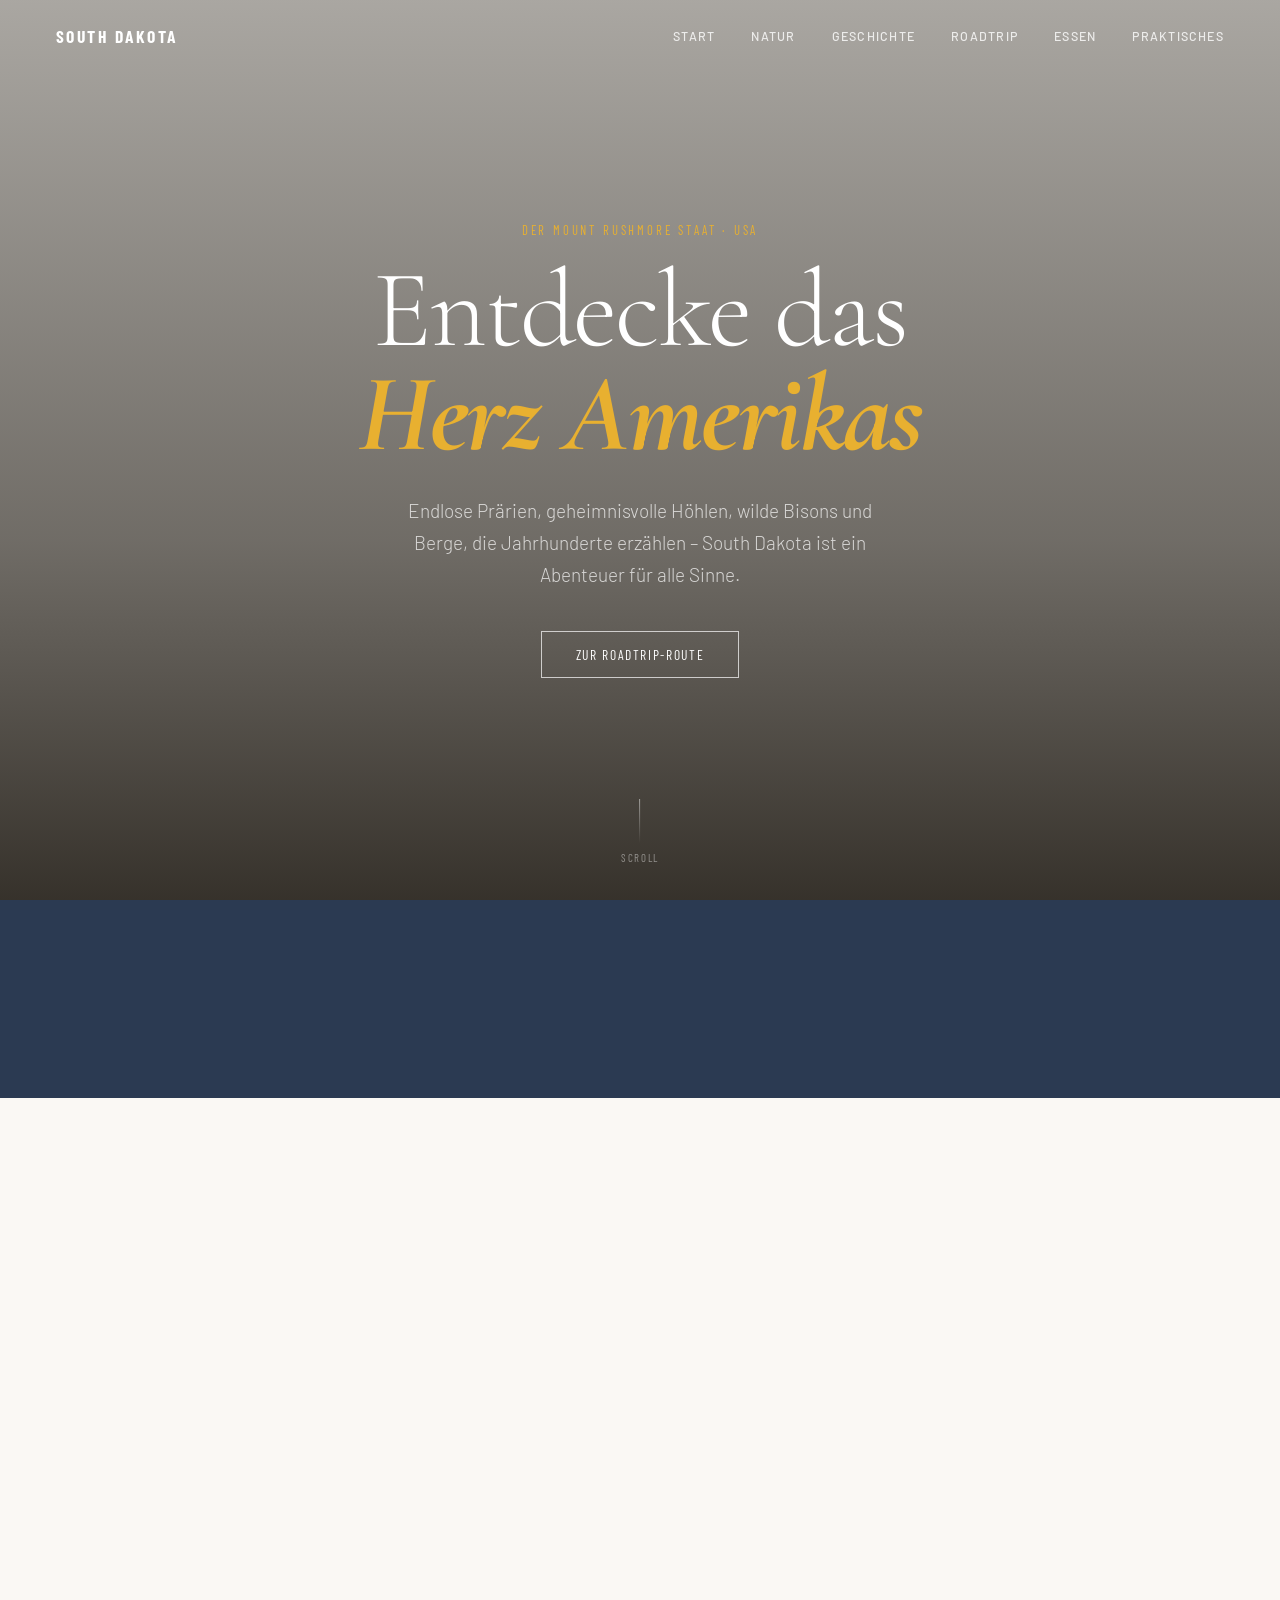
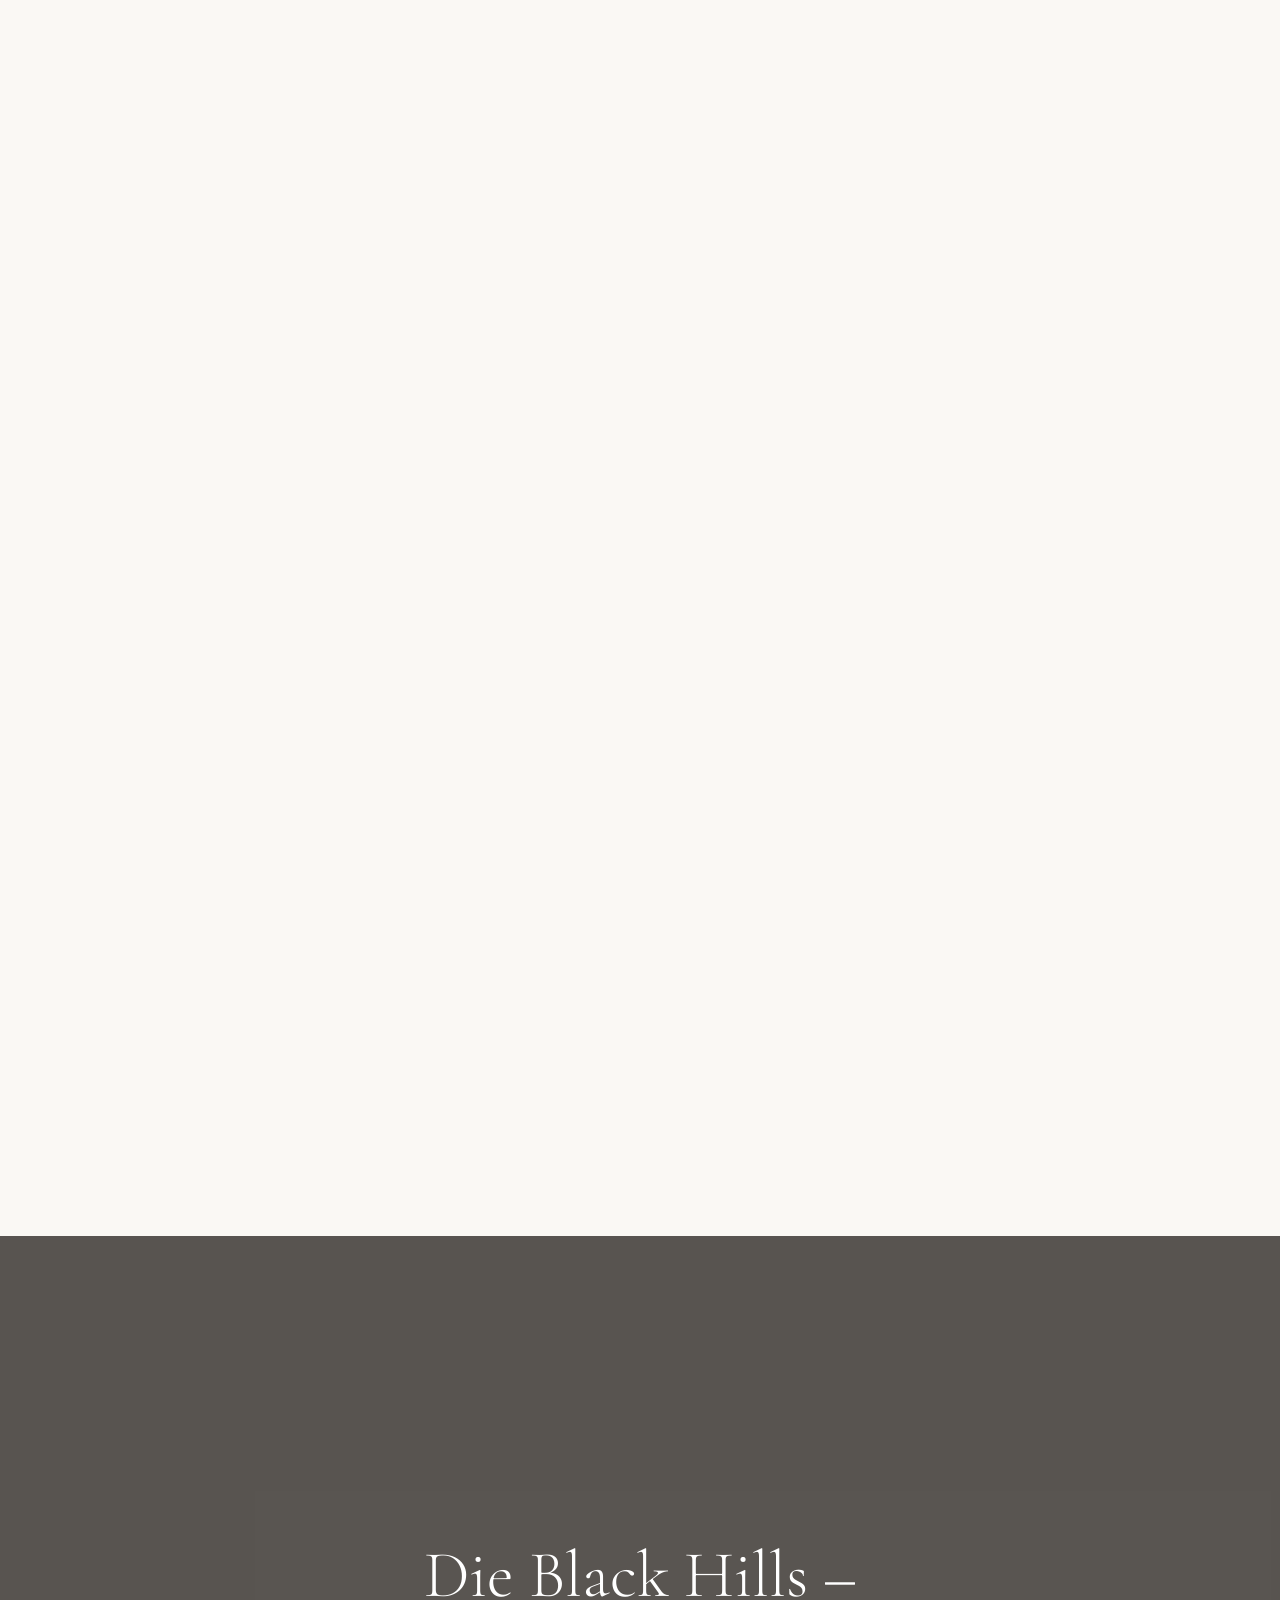
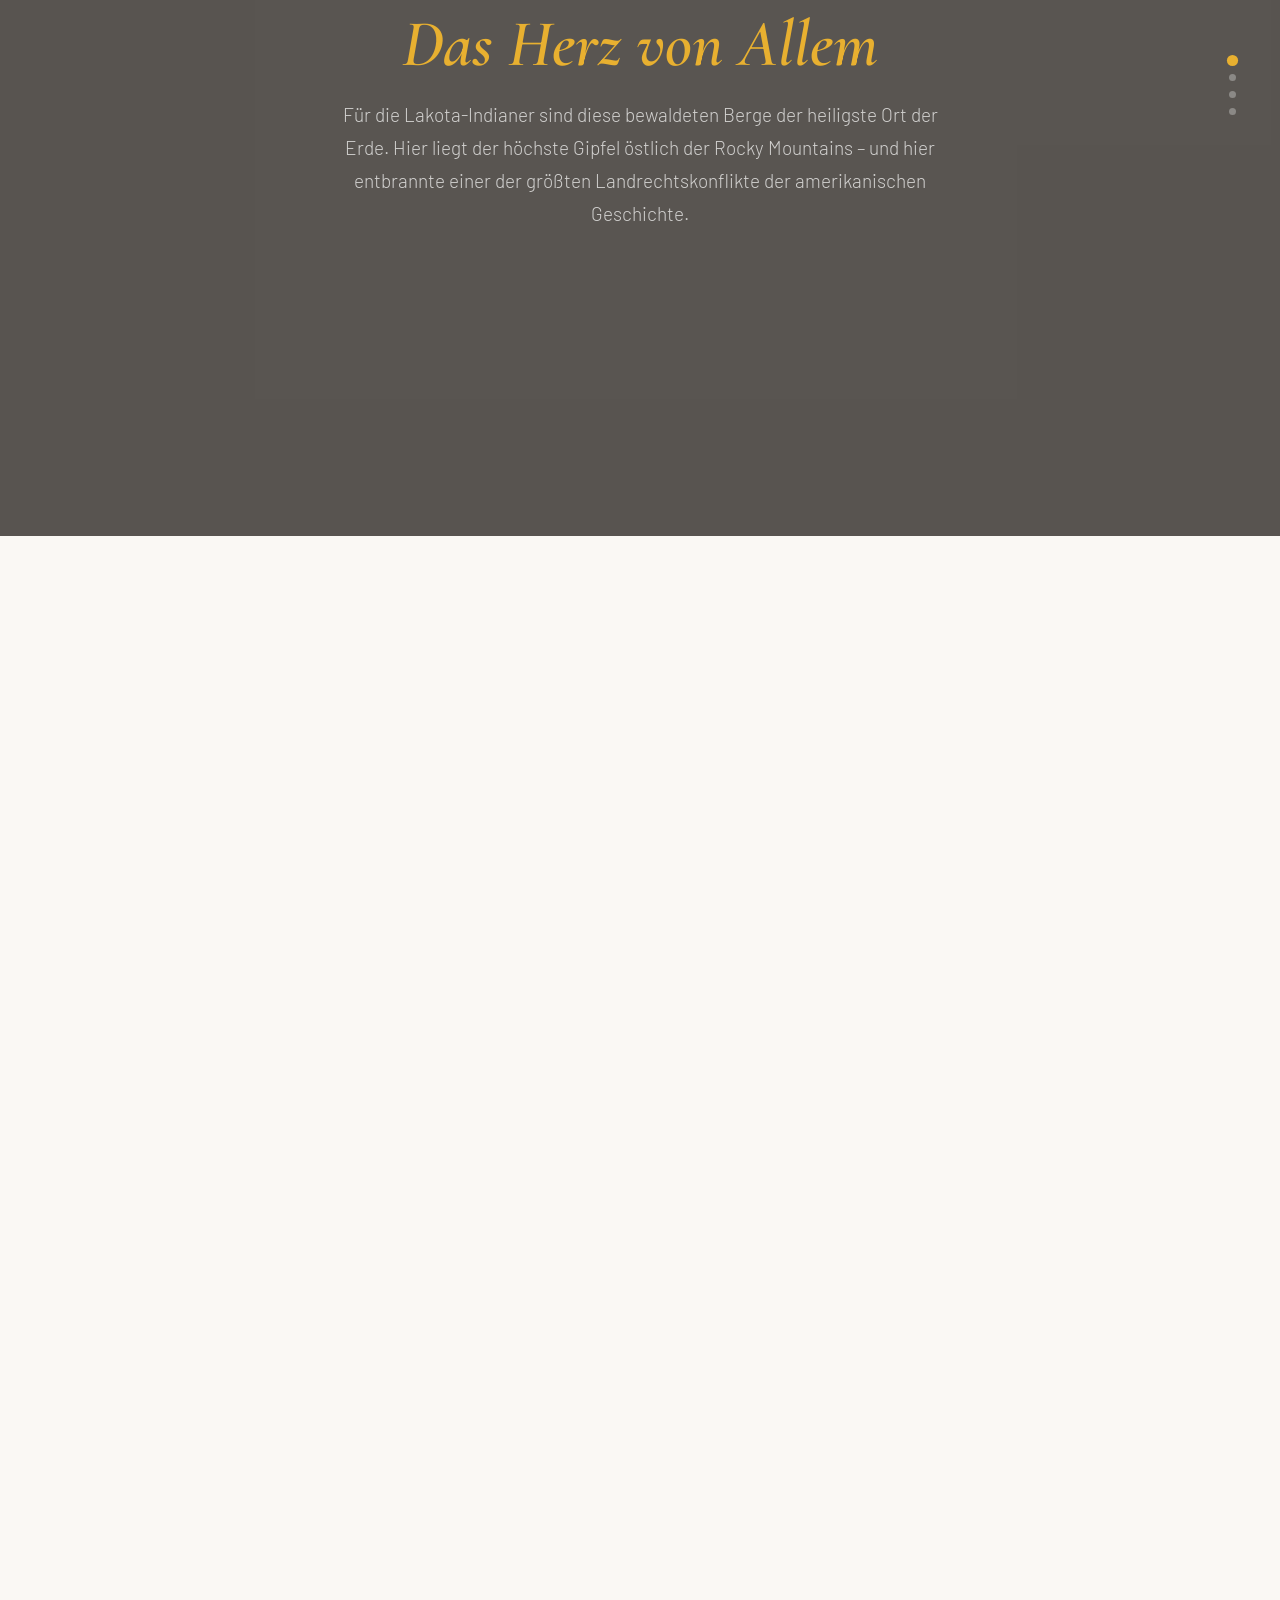
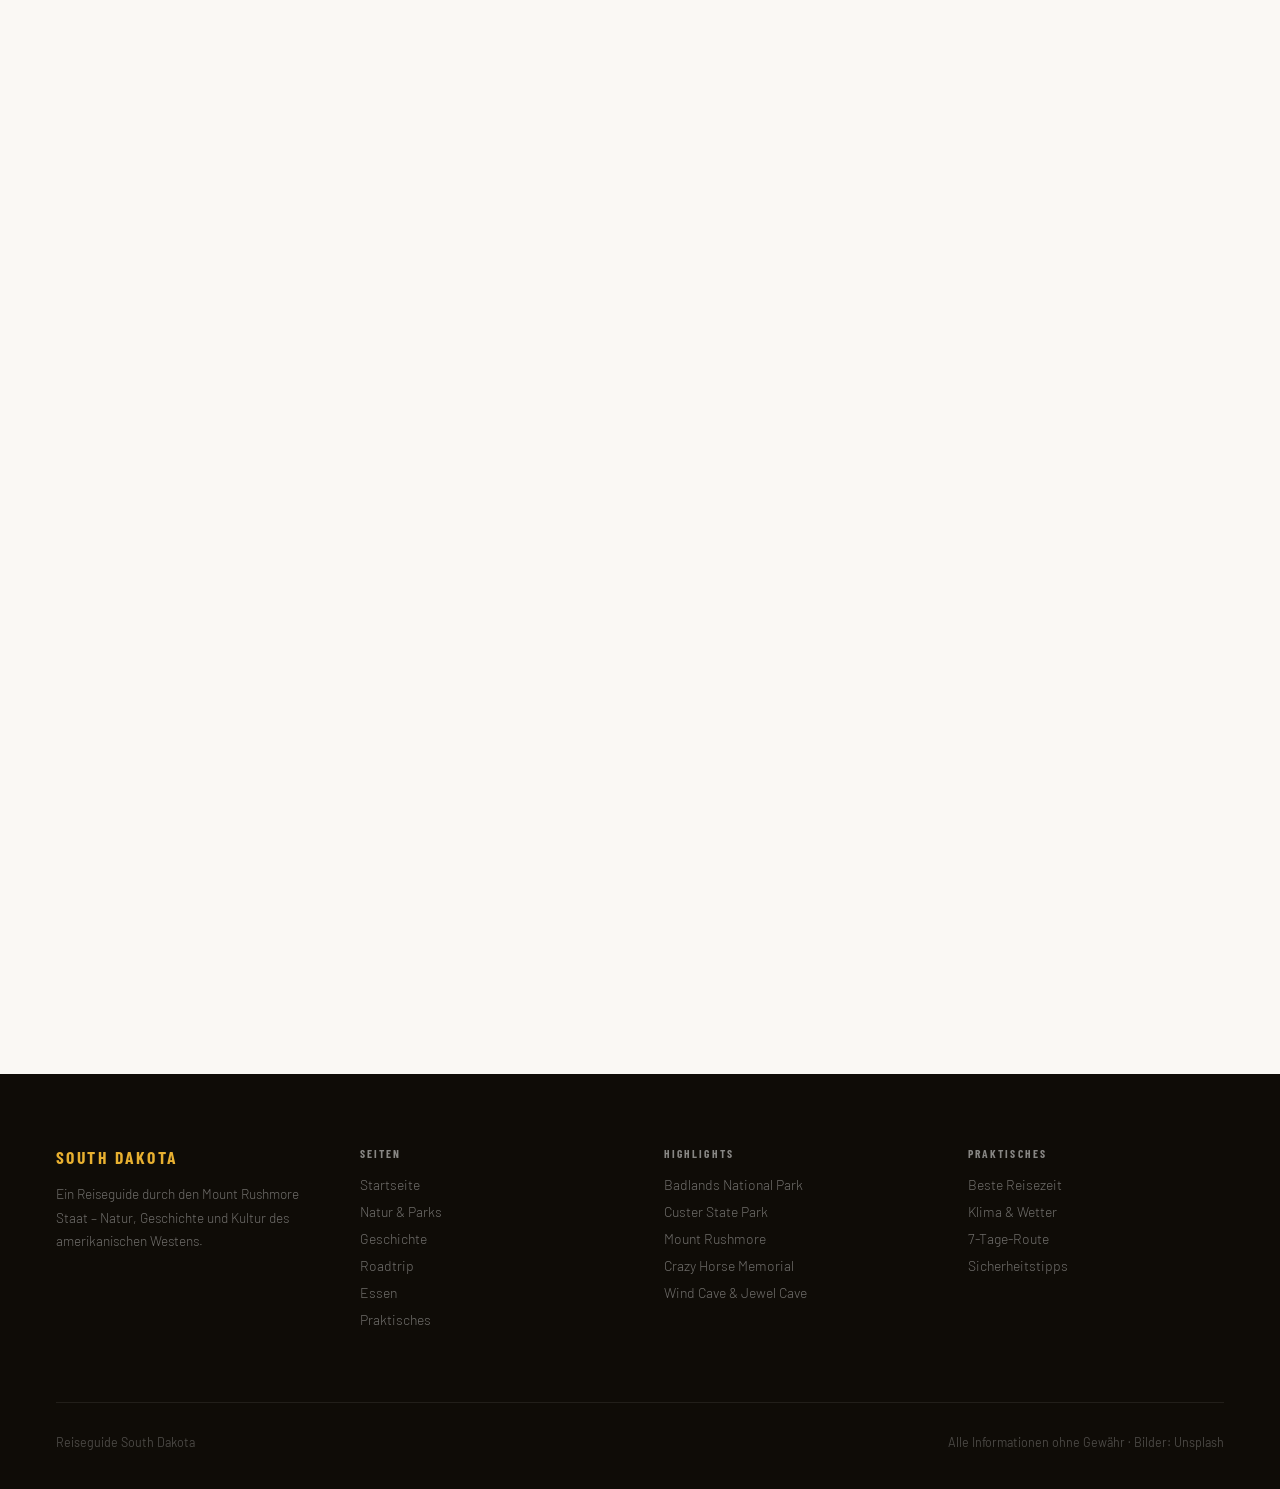
==== commit d225461d: "Update stylesheet links Agent-Logs-Url: https://github.com/herobrinek737-tech/South-dekota-webseite/" ====
--- a/index.html
+++ b/index.html
@@ -4,7 +4,7 @@
 <meta charset="UTF-8">
 <meta name="viewport" content="width=device-width,initial-scale=1">
 <title>South Dakota – Entdecke das Herz Amerikas</title>
-<link rel="stylesheet" href="css/style.css">
+<link rel="stylesheet" href="style.css">
 <style>
 .intro-grid{display:grid;grid-template-columns:1fr 1fr;min-height:560px}
 .intro-text{padding:80px 72px;background:var(--sand);display:flex;flex-direction:column;justify-content:center}
--- a/style.css
+++ b/style.css
@@ -0,0 +1,533 @@
+@import url('https://fonts.googleapis.com/css2?family=Cormorant+Garamond:ital,wght@0,300;0,400;0,600;0,700;1,300;1,400;1,600&family=Barlow:wght@300;400;500;600&family=Barlow+Condensed:wght@400;600;700&display=swap');
+
+:root {
+  --ink:      #1c1810;
+  --ink-soft: #4a4030;
+  --sand:     #f2ede4;
+  --bone:     #e8e0d3;
+  --rust:     #b5420e;
+  --rust-lt:  #d4562a;
+  --dusk:     #2b3a52;
+  --dusk-lt:  #3d5270;
+  --sage:     #3d5c40;
+  --gold:     #c8900a;
+  --gold-lt:  #e8b030;
+  --white:    #faf8f4;
+  --r: 16px;
+  --trans: 0.4s cubic-bezier(0.25,0.46,0.45,0.94);
+}
+
+*, *::before, *::after { margin:0; padding:0; box-sizing:border-box; }
+html { scroll-behavior:smooth; font-size:16px; }
+
+body {
+  font-family: 'Barlow', sans-serif;
+  background: var(--white);
+  color: var(--ink);
+  overflow-x: hidden;
+  cursor: auto !important;
+}
+
+/* ── CURSOR – completely removed ── */
+#cur, #cur-o { display: none !important; }
+
+/* ── NAV ── */
+#nav {
+  position: fixed; top:0; left:0; right:0; z-index:500;
+  padding: 0 56px;
+  height: 72px;
+  display: flex; align-items:center; justify-content:space-between;
+  transition: background var(--trans), backdrop-filter var(--trans), border-color var(--trans);
+  border-bottom: 1px solid transparent;
+}
+#nav.solid {
+  background: rgba(242,237,228,0.95);
+  backdrop-filter: blur(20px);
+  border-color: rgba(180,160,130,0.25);
+}
+.nav-brand {
+  font-family: 'Barlow Condensed', sans-serif;
+  font-size: 1.1rem; font-weight:700;
+  letter-spacing: .14em; text-transform:uppercase;
+  color: #fff; text-decoration:none;
+  transition: color var(--trans);
+}
+#nav.solid .nav-brand { color: var(--ink); }
+.nav-links { display:flex; align-items:center; gap:36px; }
+.nav-links a {
+  font-size: .78rem; font-weight:500;
+  letter-spacing:.1em; text-transform:uppercase;
+  color: rgba(255,255,255,.8); text-decoration:none;
+  transition: color var(--trans);
+  position: relative;
+}
+.nav-links a::after {
+  content:''; position:absolute; bottom:-3px; left:0; right:0; height:1px;
+  background: var(--rust); transform:scaleX(0); transform-origin:left;
+  transition: transform .3s;
+}
+.nav-links a:hover::after, .nav-links a.active::after { transform:scaleX(1); }
+#nav.solid .nav-links a { color: var(--ink-soft); }
+.nav-links a:hover, .nav-links a.active { color: var(--rust) !important; }
+
+/* ── HERO ── */
+.hero {
+  height: 100vh; min-height: 600px;
+  position: relative; overflow:hidden;
+  display:flex; align-items:center; justify-content:center;
+}
+.hero-img {
+  position:absolute; inset:0;
+  background-size:cover; background-position:center;
+  transform: scale(1.05);
+  transition: transform 8s ease-out;
+}
+.hero-img.loaded { transform:scale(1); }
+.hero-veil {
+  position:absolute; inset:0;
+  background: linear-gradient(to bottom, rgba(20,15,8,.35) 0%, rgba(20,15,8,.6) 60%, rgba(20,15,8,.85) 100%);
+}
+.hero-body {
+  position:relative; z-index:2;
+  text-align:center; padding:0 24px;
+  max-width:960px; margin:0 auto;
+}
+.hero-label {
+  font-family:'Barlow Condensed',sans-serif;
+  font-size:.8rem; letter-spacing:.22em; text-transform:uppercase;
+  color: var(--gold-lt); margin-bottom:20px;
+  opacity:0; animation:rise .9s .3s forwards;
+}
+.hero-h1 {
+  font-family:'Cormorant Garamond',serif;
+  font-size: clamp(52px, 9vw, 110px);
+  font-weight:300; color:#fff; line-height:.95;
+  letter-spacing:-.02em; margin-bottom:28px;
+  opacity:0; animation:rise .9s .5s forwards;
+}
+.hero-h1 strong { font-weight:700; font-style:italic; color: var(--gold-lt); }
+.hero-sub {
+  font-size:clamp(15px,1.6vw,19px); font-weight:300;
+  color:rgba(255,255,255,.72); line-height:1.7;
+  max-width:520px; margin:0 auto 40px;
+  opacity:0; animation:rise .9s .7s forwards;
+}
+.hero-cta {
+  display:inline-flex; align-items:center; gap:10px;
+  border: 1.5px solid rgba(255,255,255,.7);
+  color:#fff; text-decoration:none; padding:14px 34px;
+  font-family:'Barlow Condensed',sans-serif;
+  font-size:.85rem; letter-spacing:.12em; text-transform:uppercase;
+  transition: background var(--trans), border-color var(--trans);
+  opacity:0; animation:rise .9s .9s forwards;
+}
+.hero-cta:hover { background:var(--rust); border-color:var(--rust); }
+.hero-scroll {
+  position:absolute; bottom:36px; left:50%; transform:translateX(-50%);
+  display:flex; flex-direction:column; align-items:center; gap:8px;
+  color:rgba(255,255,255,.45);
+  font-family:'Barlow Condensed',sans-serif;
+  font-size:.68rem; letter-spacing:.15em; text-transform:uppercase;
+  animation: scrollBob 2.4s infinite;
+}
+.hero-scroll-line { width:1px; height:44px; background:linear-gradient(to bottom,rgba(255,255,255,.5),transparent); }
+
+@keyframes rise { from{opacity:0;transform:translateY(28px)} to{opacity:1;transform:translateY(0)} }
+@keyframes scrollBob { 0%,100%{transform:translateX(-50%) translateY(0)} 50%{transform:translateX(-50%) translateY(10px)} }
+
+/* ── REVEAL ── */
+.rv    { opacity:0; transform:translateY(44px); transition:opacity .75s ease,transform .75s ease; }
+.rv-l  { opacity:0; transform:translateX(-50px); transition:opacity .75s ease,transform .75s ease; }
+.rv-r  { opacity:0; transform:translateX(50px); transition:opacity .75s ease,transform .75s ease; }
+.rv.in, .rv-l.in, .rv-r.in { opacity:1; transform:none; }
+
+/* ── SECTION HEADERS ── */
+.sh { text-align:center; padding:96px 48px 56px; }
+.sh-tag {
+  font-family:'Barlow Condensed',sans-serif;
+  font-size:.72rem; letter-spacing:.22em; text-transform:uppercase;
+  color:var(--rust); font-weight:600; margin-bottom:14px;
+}
+.sh-title {
+  font-family:'Cormorant Garamond',serif;
+  font-size:clamp(30px,5vw,56px); font-weight:300;
+  color:var(--dusk); line-height:1.08; letter-spacing:-.02em;
+}
+.sh-title em { font-style:italic; font-weight:600; color:var(--rust); }
+.sh-body {
+  font-size:1.05rem; font-weight:300; color:var(--ink-soft);
+  max-width:560px; margin:16px auto 0; line-height:1.75;
+}
+
+/* ── STAT STRIP ── */
+.stats {
+  background:var(--dusk); padding:52px 48px;
+  display:grid; grid-template-columns:repeat(4,1fr); gap:24px;
+}
+.stat-n {
+  font-family:'Cormorant Garamond',serif;
+  font-size:clamp(36px,5vw,60px); font-weight:700;
+  color:var(--gold-lt); line-height:1;
+}
+.stat-l {
+  font-size:.75rem; letter-spacing:.1em; text-transform:uppercase;
+  color:rgba(255,255,255,.5); margin-top:6px;
+}
+
+/* ── PHOTO GRID ── */
+.photo-grid {
+  display:grid; gap:4px;
+  grid-template-columns:repeat(3,1fr);
+}
+.photo-tile {
+  position:relative; overflow:hidden;
+  aspect-ratio:4/3;
+}
+.photo-tile.tall { aspect-ratio:3/4; }
+.photo-tile.wide { grid-column:span 2; aspect-ratio:16/7; }
+.photo-tile img {
+  width:100%; height:100%; object-fit:cover;
+  transition:transform .7s var(--trans);
+  display:block;
+}
+.photo-tile:hover img { transform:scale(1.06); }
+.photo-tile-cap {
+  position:absolute; bottom:0; left:0; right:0;
+  padding:20px 22px 18px;
+  background:linear-gradient(to top, rgba(0,0,0,.75), transparent);
+  opacity:0; transform:translateY(8px);
+  transition:opacity .35s, transform .35s;
+}
+.photo-tile:hover .photo-tile-cap { opacity:1; transform:translateY(0); }
+.photo-tile-cap h4 {
+  font-family:'Cormorant Garamond',serif;
+  font-size:1.25rem; color:#fff; font-weight:600;
+}
+.photo-tile-cap span { font-size:.75rem; color:rgba(255,255,255,.65); letter-spacing:.06em; }
+
+/* ── HIGHLIGHT CARDS ── */
+.hcards {
+  display:grid; grid-template-columns:repeat(3,1fr); gap:2px;
+}
+.hcard {
+  position:relative; height:520px; overflow:hidden;
+}
+.hcard-bg {
+  position:absolute; inset:0; background-size:cover; background-position:center;
+  transition:transform .65s var(--trans);
+}
+.hcard:hover .hcard-bg { transform:scale(1.07); }
+.hcard-veil {
+  position:absolute; inset:0;
+  background:linear-gradient(to top, rgba(0,0,0,.88) 0%, rgba(0,0,0,.3) 50%, transparent 100%);
+}
+.hcard-body {
+  position:absolute; bottom:0; left:0; right:0; padding:32px;
+}
+.hcard-tag {
+  display:inline-block; background:var(--rust);
+  font-family:'Barlow Condensed',sans-serif;
+  font-size:.68rem; letter-spacing:.1em; text-transform:uppercase;
+  color:#fff; padding:3px 10px; margin-bottom:10px;
+}
+.hcard-title {
+  font-family:'Cormorant Garamond',serif;
+  font-size:1.75rem; color:#fff; font-weight:600; line-height:1.15; margin-bottom:8px;
+}
+.hcard-desc {
+  font-size:.88rem; font-weight:300; color:rgba(255,255,255,.72);
+  line-height:1.65; max-height:0; overflow:hidden;
+  transition:max-height .45s ease;
+}
+.hcard:hover .hcard-desc { max-height:100px; }
+.hcard-link {
+  display:inline-flex; align-items:center; gap:7px;
+  color:var(--gold-lt); text-decoration:none;
+  font-family:'Barlow Condensed',sans-serif;
+  font-size:.78rem; letter-spacing:.1em; text-transform:uppercase;
+  margin-top:12px; opacity:0; transform:translateY(6px);
+  transition:opacity .3s, transform .3s;
+}
+.hcard:hover .hcard-link { opacity:1; transform:translateY(0); }
+
+/* ── FULLBLEED SPLIT ── */
+.split {
+  display:grid; grid-template-columns:1fr 1fr; min-height:600px;
+}
+.split.flip { direction:rtl; }
+.split.flip > * { direction:ltr; }
+.split-img { position:relative; overflow:hidden; }
+.split-img img { width:100%; height:100%; object-fit:cover; display:block; }
+.split-body {
+  display:flex; flex-direction:column; justify-content:center;
+  padding:80px 72px;
+  background:var(--dusk);
+}
+.split-body.light { background:var(--sand); }
+.split-body h2 {
+  font-family:'Cormorant Garamond',serif;
+  font-size:clamp(28px,4vw,48px); font-weight:300;
+  color:#fff; line-height:1.1; margin-bottom:20px;
+}
+.split-body.light h2 { color:var(--dusk); }
+.split-body p {
+  font-size:1rem; font-weight:300; color:rgba(255,255,255,.72);
+  line-height:1.8; margin-bottom:16px;
+}
+.split-body.light p { color:var(--ink-soft); }
+.split-tag {
+  font-family:'Barlow Condensed',sans-serif;
+  font-size:.72rem; letter-spacing:.2em; text-transform:uppercase;
+  color:var(--gold-lt); margin-bottom:16px;
+}
+.split-body.light .split-tag { color:var(--rust); }
+.btn {
+  display:inline-flex; align-items:center; gap:8px;
+  background:var(--rust); color:#fff; text-decoration:none;
+  padding:13px 30px; margin-top:8px;
+  font-family:'Barlow Condensed',sans-serif;
+  font-size:.8rem; letter-spacing:.12em; text-transform:uppercase;
+  transition:background var(--trans), transform .25s;
+  align-self:flex-start;
+}
+.btn:hover { background:var(--rust-lt); transform:translateY(-2px); }
+.btn-outline {
+  background:transparent; border:1.5px solid var(--rust); color:var(--rust);
+}
+.btn-outline:hover { background:var(--rust); color:#fff; }
+
+/* ── TIMELINE ── */
+.tl { max-width:820px; margin:0 auto; position:relative; padding:0 0 60px; }
+.tl::before {
+  content:''; position:absolute; left:30px; top:0; bottom:0;
+  width:1px; background:linear-gradient(to bottom, var(--rust), var(--dusk));
+}
+.tl-item { display:flex; gap:44px; margin-bottom:56px; }
+.tl-dot {
+  width:60px; height:60px; flex-shrink:0;
+  border-radius:50%; background:var(--white); border:2px solid var(--rust);
+  display:flex; align-items:center; justify-content:center;
+  position:relative; z-index:1;
+  font-size:1.1rem; font-weight:700; font-family:'Barlow Condensed',sans-serif;
+  color:var(--rust); letter-spacing:.04em;
+  transition:transform .3s, background .3s;
+}
+.tl-item:hover .tl-dot { background:var(--rust); color:#fff; transform:scale(1.1); }
+.tl-body { padding-top:10px; }
+.tl-year {
+  font-size:.72rem; color:var(--rust); letter-spacing:.15em;
+  text-transform:uppercase; font-weight:600; margin-bottom:6px;
+}
+.tl-body h3 {
+  font-family:'Cormorant Garamond',serif;
+  font-size:1.35rem; color:var(--dusk); margin-bottom:8px;
+}
+.tl-body p { font-size:.93rem; font-weight:300; color:var(--ink-soft); line-height:1.75; }
+
+/* ── FOOD CARDS ── */
+.food-row {
+  display:flex; gap:20px; overflow-x:auto; padding:40px 48px;
+  scrollbar-width:none; cursor:grab;
+}
+.food-row::-webkit-scrollbar { display:none; }
+.food-row:active { cursor:grabbing; }
+.fcard {
+  flex:0 0 260px; background:var(--white); border:1px solid var(--bone);
+  border-radius:4px; overflow:hidden;
+  transition:transform .35s, box-shadow .35s;
+}
+.fcard:hover { transform:translateY(-6px); box-shadow:0 16px 48px rgba(0,0,0,.1); }
+.fcard-img { height:180px; overflow:hidden; }
+.fcard-img img { width:100%; height:100%; object-fit:cover; transition:transform .5s; }
+.fcard:hover .fcard-img img { transform:scale(1.08); }
+.fcard-body { padding:22px; }
+.fcard-origin {
+  font-size:.68rem; color:var(--rust); letter-spacing:.12em;
+  text-transform:uppercase; font-weight:600; margin-bottom:6px;
+}
+.fcard-name {
+  font-family:'Cormorant Garamond',serif;
+  font-size:1.3rem; color:var(--dusk); margin-bottom:8px;
+}
+.fcard-desc { font-size:.85rem; font-weight:300; color:var(--ink-soft); line-height:1.65; }
+
+/* ── ROUTE DAYS ── */
+.rdays { display:grid; grid-template-columns:repeat(7,1fr); gap:10px; margin-top:52px; }
+.rday {
+  background:var(--white); border:1.5px solid var(--bone);
+  padding:18px 12px; text-align:center; cursor:none;
+  transition:all .3s;
+}
+.rday:hover { border-color:var(--rust); transform:translateY(-4px); }
+.rday.on { background:var(--dusk); border-color:var(--dusk); }
+.rday-n {
+  font-family:'Cormorant Garamond',serif;
+  font-size:2.2rem; font-weight:700; color:var(--rust); line-height:1;
+}
+.rday.on .rday-n { color:var(--gold-lt); }
+.rday-l { font-size:.62rem; letter-spacing:.1em; text-transform:uppercase; color:var(--ink-soft); margin:3px 0 8px; }
+.rday.on .rday-l { color:rgba(255,255,255,.5); }
+.rday-ic { font-size:1.2rem; }
+.rdetail {
+  margin-top:32px; background:var(--white); border:1px solid var(--bone);
+  padding:40px; display:none;
+}
+.rdetail.on { display:block; animation:rise .4s ease; }
+.rdetail h3 {
+  font-family:'Cormorant Garamond',serif;
+  font-size:1.7rem; color:var(--dusk); margin-bottom:10px;
+}
+.rdetail p { font-size:.95rem; font-weight:300; color:var(--ink-soft); line-height:1.8; max-width:680px; }
+.rdetail-stops { display:flex; flex-wrap:wrap; gap:8px; margin-top:20px; }
+.rdetail-stops span {
+  background:var(--sand); color:var(--dusk);
+  padding:5px 14px; font-size:.78rem; font-weight:500; letter-spacing:.04em;
+}
+
+/* ── CLIMATE ── */
+.cg { display:grid; grid-template-columns:repeat(4,1fr); gap:16px; margin-top:52px; }
+.cc { background:var(--white); border:1px solid var(--bone); padding:28px; transition:transform .3s; }
+.cc:hover { transform:translateY(-5px); box-shadow:0 12px 36px rgba(0,0,0,.08); }
+.cc-city {
+  font-family:'Cormorant Garamond',serif;
+  font-size:1.3rem; color:var(--dusk); margin-bottom:3px;
+}
+.cc-reg { font-size:.68rem; color:var(--rust); text-transform:uppercase; letter-spacing:.1em; font-weight:600; margin-bottom:16px; }
+.tbar { margin-bottom:12px; }
+.tbar-l { font-size:.78rem; color:var(--ink-soft); margin-bottom:4px; }
+.tbar-tr { height:6px; background:var(--bone); }
+.tbar-f { height:100%; width:0; transition:width 1.4s cubic-bezier(.25,.46,.45,.94); }
+.cc p { font-size:.82rem; font-weight:300; color:var(--ink-soft); line-height:1.6; margin-top:10px; }
+
+/* ── STICKY ── */
+.sticky-s { height:400vh; position:relative; }
+.sticky-i {
+  position:sticky; top:0; height:100vh; overflow:hidden;
+  display:flex; align-items:center; justify-content:center;
+}
+.sticky-bg-img {
+  position:absolute; inset:0; background-size:cover; background-position:center;
+  transition:opacity .8s;
+}
+.sticky-veil { position:absolute; inset:0; background:rgba(12,8,3,.68); }
+.sticky-step {
+  position:absolute; top:50%; left:50%; transform:translate(-50%,-50%);
+  text-align:center; width:100%; padding:0 48px; max-width:800px;
+  opacity:0; transition:opacity .55s; pointer-events:none;
+}
+.sticky-step.on { opacity:1; pointer-events:auto; }
+.sticky-step h2 {
+  font-family:'Cormorant Garamond',serif;
+  font-size:clamp(30px,5.5vw,66px); color:#fff; font-weight:300; line-height:1.05; margin-bottom:18px;
+}
+.sticky-step h2 em { font-weight:600; font-style:italic; color:var(--gold-lt); }
+.sticky-step p {
+  font-size:clamp(15px,1.6vw,19px); font-weight:300;
+  color:rgba(255,255,255,.72); line-height:1.75; max-width:640px; margin:0 auto;
+}
+.sticky-dots {
+  position:absolute; right:44px; top:50%; transform:translateY(-50%);
+  display:flex; flex-direction:column; gap:10px; z-index:10;
+}
+.sdot { width:7px; height:7px; border-radius:50%; background:rgba(255,255,255,.3); transition:background .3s, transform .3s; }
+.sdot.on { background:var(--gold-lt); transform:scale(1.6); }
+
+/* ── TIPS ── */
+.tips-g { display:grid; grid-template-columns:repeat(3,1fr); gap:2px; margin-top:52px; }
+.tip {
+  padding:44px 40px;
+  background:var(--ink); border:1px solid rgba(255,255,255,.06);
+  transition:background .3s;
+}
+.tip:hover { background:#262015; }
+.tip-n {
+  font-family:'Cormorant Garamond',serif;
+  font-size:3.5rem; font-weight:700; color:rgba(200,144,10,.18);
+  line-height:1; margin-bottom:18px;
+}
+.tip h3 { font-size:1rem; color:#fff; font-weight:500; margin-bottom:10px; }
+.tip p { font-size:.87rem; font-weight:300; color:rgba(255,255,255,.52); line-height:1.75; }
+
+/* ── PAGE HERO (inner pages) ── */
+.page-hero {
+  height:65vh; min-height:440px;
+  position:relative; overflow:hidden;
+  display:flex; align-items:flex-end;
+  padding:0 72px 72px;
+}
+.page-hero-img { position:absolute; inset:0; background-size:cover; background-position:center; }
+.page-hero-veil { position:absolute; inset:0; background:linear-gradient(to top, rgba(0,0,0,.85) 0%, rgba(0,0,0,.25) 60%, transparent 100%); }
+.page-hero-body { position:relative; z-index:2; }
+.page-hero-tag {
+  font-family:'Barlow Condensed',sans-serif;
+  font-size:.72rem; letter-spacing:.22em; text-transform:uppercase;
+  color:var(--gold-lt); margin-bottom:12px;
+}
+.page-hero-body h1 {
+  font-family:'Cormorant Garamond',serif;
+  font-size:clamp(40px,7vw,80px); font-weight:300; color:#fff; line-height:.95;
+}
+.page-hero-body h1 em { font-style:italic; font-weight:600; }
+
+/* ── ARTICLE TEXT ── */
+.article { max-width:760px; margin:0 auto; padding:80px 48px; }
+.article h2 {
+  font-family:'Cormorant Garamond',serif;
+  font-size:2rem; color:var(--dusk); margin:48px 0 14px; line-height:1.15;
+}
+.article p { font-size:1rem; font-weight:300; color:var(--ink-soft); line-height:1.85; margin-bottom:18px; }
+.article strong { font-weight:600; color:var(--ink); }
+.article-lead {
+  font-size:1.2rem; font-weight:300; color:var(--dusk);
+  line-height:1.75; border-left:3px solid var(--rust); padding-left:24px;
+  margin-bottom:40px;
+}
+
+/* ── FOOTER ── */
+footer {
+  background:#0f0c07; padding:72px 56px 40px;
+  display:grid; grid-template-columns:1fr 1fr 1fr 1fr; gap:48px;
+}
+.footer-brand {
+  font-family:'Barlow Condensed',sans-serif;
+  font-size:1.1rem; font-weight:700; letter-spacing:.14em; text-transform:uppercase;
+  color:var(--gold-lt); margin-bottom:14px;
+}
+.footer-desc { font-size:.85rem; font-weight:300; color:rgba(255,255,255,.4); line-height:1.7; }
+.footer-col h4 {
+  font-family:'Barlow Condensed',sans-serif;
+  font-size:.72rem; letter-spacing:.18em; text-transform:uppercase;
+  color:rgba(255,255,255,.5); margin-bottom:16px;
+}
+.footer-col a {
+  display:block; font-size:.87rem; font-weight:300;
+  color:rgba(255,255,255,.4); text-decoration:none;
+  margin-bottom:10px; transition:color .3s;
+}
+.footer-col a:hover { color:var(--gold-lt); }
+.footer-bottom {
+  grid-column:1/-1; padding-top:32px; margin-top:16px;
+  border-top:1px solid rgba(255,255,255,.08);
+  font-size:.78rem; color:rgba(255,255,255,.25);
+  display:flex; justify-content:space-between; align-items:center;
+}
+
+/* ── RESPONSIVE ── */
+@media (max-width:960px) {
+  #nav { padding:0 24px; }
+  .stats { grid-template-columns:repeat(2,1fr); }
+  .hcards { grid-template-columns:1fr; }
+  .hcard { height:400px; }
+  .split { grid-template-columns:1fr; }
+  .split-img { height:360px; }
+  .split-body { padding:56px 32px; }
+  .photo-grid { grid-template-columns:repeat(2,1fr); }
+  .photo-tile.wide { grid-column:span 2; }
+  .rdays { grid-template-columns:repeat(4,1fr); }
+  .cg { grid-template-columns:repeat(2,1fr); }
+  .tips-g { grid-template-columns:1fr; }
+  footer { grid-template-columns:1fr 1fr; }
+  .sh { padding:64px 24px 40px; }
+  .article { padding:56px 24px; }
+  /* cursor already default */
+}
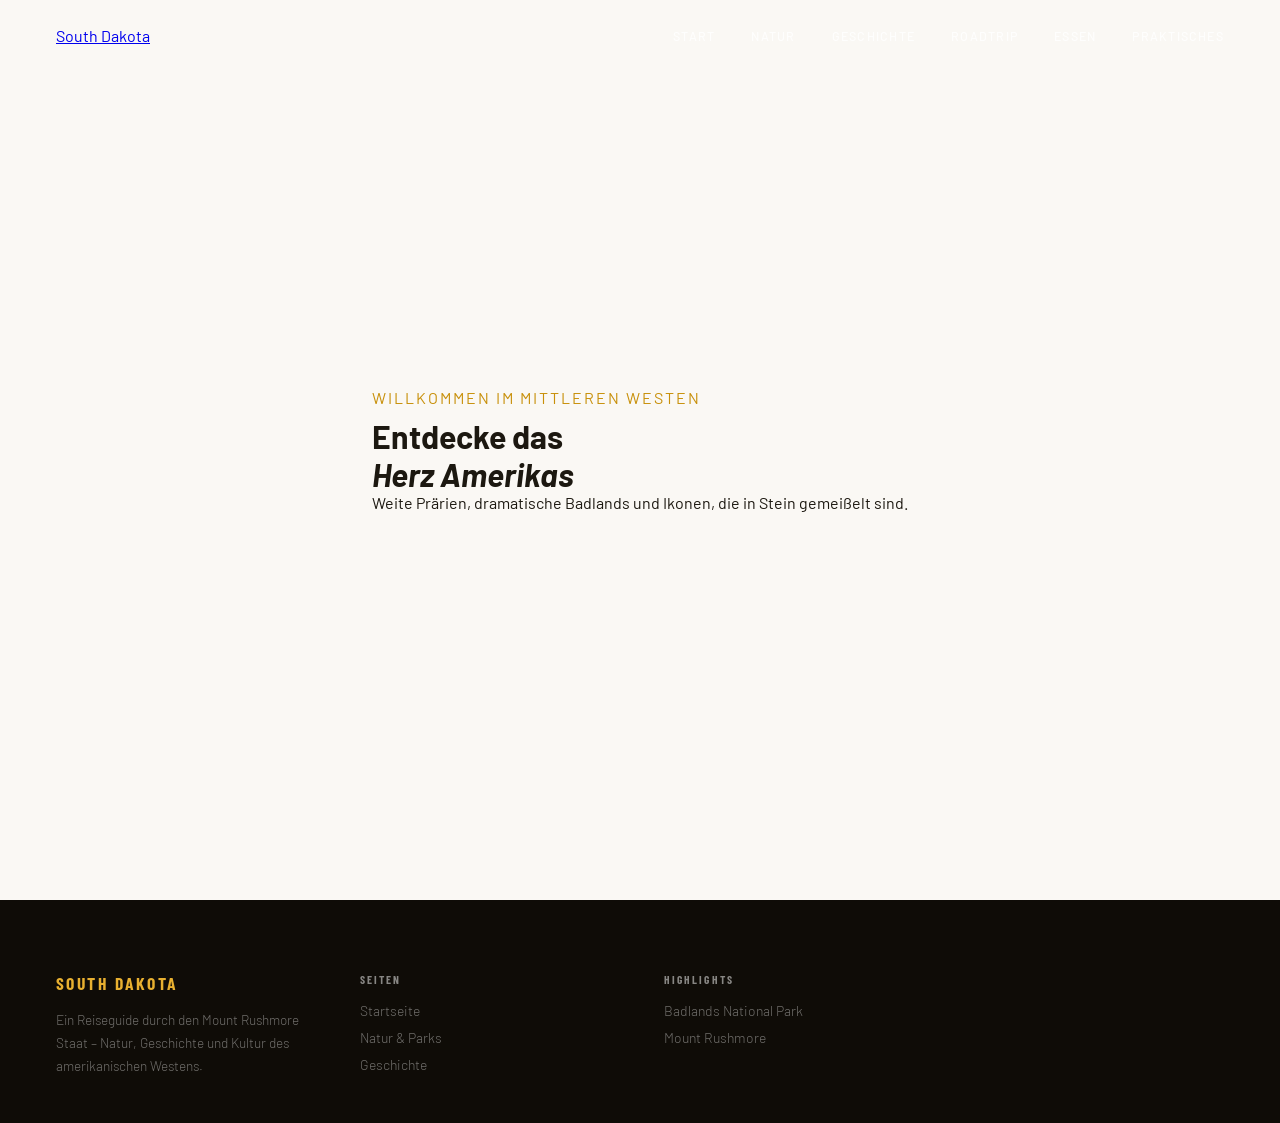
==== commit 4e40e17f: "Refactor index.html structure and content" ====
--- a/index.html
+++ b/index.html
@@ -1,381 +1,50 @@
 <!DOCTYPE html>
 <html lang="de">
 <head>
-<meta charset="UTF-8">
-<meta name="viewport" content="width=device-width,initial-scale=1">
-<title>South Dakota – Entdecke das Herz Amerikas</title>
-<link rel="stylesheet" href="style.css">
-<style>
-.intro-grid{display:grid;grid-template-columns:1fr 1fr;min-height:560px}
-.intro-text{padding:80px 72px;background:var(--sand);display:flex;flex-direction:column;justify-content:center}
-.intro-text p{font-size:1.02rem;font-weight:300;color:var(--ink-soft);line-height:1.85;margin-bottom:16px}
-.intro-img{position:relative;overflow:hidden}
-.intro-img img{width:100%;height:100%;object-fit:cover;display:block}
-.img-band{display:grid;grid-template-columns:2fr 1fr 1fr;grid-template-rows:320px 320px;gap:4px}
-.img-band .ib{overflow:hidden;position:relative}
-.img-band .ib.tall{grid-row:span 2}
-.img-band .ib img{width:100%;height:100%;object-fit:cover;display:block;transition:transform .7s var(--trans)}
-.img-band .ib:hover img{transform:scale(1.05)}
-.ib-cap{position:absolute;bottom:0;left:0;right:0;padding:18px 20px 14px;background:linear-gradient(to top,rgba(0,0,0,.72),transparent);opacity:0;transition:opacity .35s}
-.ib:hover .ib-cap{opacity:1}
-.ib-cap h4{font-family:'Cormorant Garamond',serif;font-size:1.1rem;color:#fff;font-weight:600}
-.ib-cap span{font-size:.72rem;color:rgba(255,255,255,.65);letter-spacing:.05em}
-.quote-band{background:var(--rust);padding:64px 72px;text-align:center}
-.quote-band blockquote{font-family:'Cormorant Garamond',serif;font-size:clamp(22px,3.2vw,38px);font-weight:300;font-style:italic;color:#fff;line-height:1.4;max-width:780px;margin:0 auto}
-.quote-band cite{display:block;margin-top:16px;font-size:.75rem;letter-spacing:.15em;text-transform:uppercase;color:rgba(255,255,255,.5);font-style:normal}
-.events-band{background:var(--dusk);padding:72px 56px;display:grid;grid-template-columns:1fr 1fr;gap:40px;align-items:center}
-.event-card{background:rgba(255,255,255,.07);border:1px solid rgba(255,255,255,.12);padding:36px;transition:background .3s;margin-bottom:20px}
-.event-card:hover{background:rgba(255,255,255,.12)}
-.event-date{font-family:'Barlow Condensed',sans-serif;font-size:.7rem;letter-spacing:.2em;text-transform:uppercase;color:var(--gold-lt);margin-bottom:10px}
-.event-card h3{font-family:'Cormorant Garamond',serif;font-size:1.5rem;color:#fff;margin-bottom:8px}
-.event-card p{font-size:.87rem;font-weight:300;color:rgba(255,255,255,.55);line-height:1.7}
-.event-label{font-family:'Cormorant Garamond',serif;font-size:clamp(26px,3.8vw,46px);font-weight:300;color:#fff}
-.event-label em{font-style:italic;color:var(--gold-lt)}
-.subtiles{display:grid;grid-template-columns:repeat(3,1fr);gap:4px}
-.subtile{position:relative;height:380px;overflow:hidden;display:block;text-decoration:none}
-.subtile.large{grid-column:span 2;height:460px}
-.subtile img{width:100%;height:100%;object-fit:cover;display:block;transition:transform .65s var(--trans)}
-.subtile:hover img{transform:scale(1.06)}
-.subtile-veil{position:absolute;inset:0;background:linear-gradient(to top,rgba(0,0,0,.8) 0%,rgba(0,0,0,.15) 60%,transparent 100%)}
-.subtile-body{position:absolute;bottom:32px;left:36px}
-.subtile-num{font-family:'Barlow Condensed',sans-serif;font-size:.65rem;letter-spacing:.2em;text-transform:uppercase;color:var(--gold-lt);margin-bottom:7px}
-.subtile-body h3{font-family:'Cormorant Garamond',serif;font-size:2rem;color:#fff;font-weight:300;line-height:1.1}
-.subtile.large .subtile-body h3{font-size:2.6rem}
-.parallax-strip{height:480px;position:relative;overflow:hidden;display:flex;align-items:center;justify-content:center}
-.parallax-strip-img{position:absolute;inset:-60px;background-size:cover;background-position:center;background-attachment:fixed}
-.parallax-strip-veil{position:absolute;inset:0;background:rgba(15,10,5,.58)}
-.parallax-strip-body{position:relative;z-index:2;text-align:center;padding:0 48px}
-.parallax-strip-body h2{font-family:'Cormorant Garamond',serif;font-size:clamp(32px,5.5vw,64px);font-weight:300;color:#fff;line-height:1.05;margin-bottom:16px}
-.parallax-strip-body h2 em{font-style:italic;font-weight:600;color:var(--gold-lt)}
-.parallax-strip-body p{font-size:1.05rem;font-weight:300;color:rgba(255,255,255,.7);max-width:560px;margin:0 auto 28px;line-height:1.75}
-.img-row{display:grid;grid-template-columns:repeat(4,1fr);gap:4px}
-.img-row-item{position:relative;aspect-ratio:3/4;overflow:hidden}
-.img-row-item img{width:100%;height:100%;object-fit:cover;display:block;transition:transform .65s var(--trans)}
-.img-row-item:hover img{transform:scale(1.07)}
-.img-row-item-cap{position:absolute;bottom:0;left:0;right:0;padding:16px 18px 13px;background:linear-gradient(to top,rgba(0,0,0,.7),transparent);opacity:0;transition:opacity .3s}
-.img-row-item:hover .img-row-item-cap{opacity:1}
-.img-row-item-cap span{font-size:.8rem;color:#fff;font-weight:500;letter-spacing:.04em}
-.three-strip{display:grid;grid-template-columns:1fr 1fr 1fr;gap:4px}
-.three-strip-item{position:relative;height:280px;overflow:hidden}
-.three-strip-item img{width:100%;height:100%;object-fit:cover;display:block;transition:transform .6s}
-.three-strip-item:hover img{transform:scale(1.06)}
-.three-strip-item-veil{position:absolute;inset:0;background:linear-gradient(to top,rgba(0,0,0,.65),transparent)}
-.three-strip-item-label{position:absolute;bottom:20px;left:22px;font-family:'Cormorant Garamond',serif;font-size:1.15rem;color:#fff;font-weight:600}
-@media(max-width:960px){
-  .intro-grid{grid-template-columns:1fr}
-  .intro-text{padding:52px 28px}
-  .img-band{grid-template-columns:1fr 1fr;grid-template-rows:auto}
-  .img-band .ib.tall{grid-row:span 1}
-  .events-band{grid-template-columns:1fr}
-  .subtiles{grid-template-columns:1fr 1fr}
-  .subtile.large{grid-column:span 2;height:340px}
-  .img-row{grid-template-columns:repeat(2,1fr)}
-  .three-strip{grid-template-columns:1fr}
-}
-</style>
+  <meta charset="UTF-8">
+  <meta name="viewport" content="width=device-width, initial-scale=1.0">
+  <title>South Dakota – Entdecke das Herz Amerikas</title>
+  <link rel="stylesheet" href="./css/style.css">
 </head>
 <body>
 
-<nav id="nav">
-  <a class="nav-brand" href="index.html">South Dakota</a>
-  <div class="nav-links">
-    <a href="index.html">Start</a>
-    <a href="pages/natur.html">Natur</a>
-    <a href="pages/geschichte.html">Geschichte</a>
-    <a href="pages/route.html">Roadtrip</a>
-    <a href="pages/essen.html">Essen</a>
-    <a href="pages/praktisch.html">Praktisches</a>
-  </div>
-</nav>
+  <nav id="nav">
+    <a href="index.html" class="nav-logo">South Dakota</a>
+    <div class="nav-links">
+      <a href="index.html">Start</a>
+      <a href="pages/natur.html">Natur</a>
+      <a href="pages/geschichte.html">Geschichte</a>
+      <a href="pages/route.html">Roadtrip</a>
+      <a href="pages/essen.html">Essen</a>
+      <a href="pages/praktisch.html">Praktisches</a>
+    </div>
+  </nav>
 
-<!-- HERO -->
-<section class="hero">
-  <div class="hero-img" style="background-image:url('https://images.unsplash.com/photo-1506905925346-21bda4d32df4?w=1800&q=85')"></div>
-  <div class="hero-veil"></div>
-  <div class="hero-body">
-    <p class="hero-label">Der Mount Rushmore Staat · USA</p>
-    <h1 class="hero-h1">Entdecke das<br><strong>Herz Amerikas</strong></h1>
-    <p class="hero-sub">Endlose Prärien, geheimnisvolle Höhlen, wilde Bisons und Berge, die Jahrhunderte erzählen – South Dakota ist ein Abenteuer für alle Sinne.</p>
-    <a href="pages/route.html" class="hero-cta">Zur Roadtrip-Route</a>
-  </div>
-  <div class="hero-scroll"><div class="hero-scroll-line"></div>Scroll</div>
-</section>
-
-<!-- STATS -->
-<div class="stats">
-  <div class="rv"><div class="stat-n">77.123</div><div class="stat-l">Quadratmeilen Fläche</div></div>
-  <div class="rv" style="transition-delay:.08s"><div class="stat-n">~ 910K</div><div class="stat-l">Einwohner</div></div>
-  <div class="rv" style="transition-delay:.16s"><div class="stat-n">2 Mrd. $</div><div class="stat-l">Tourismus pro Jahr</div></div>
-  <div class="rv" style="transition-delay:.24s"><div class="stat-n">7.242 ft</div><div class="stat-l">Black Elk Peak – höchster Punkt östlich der Rockies</div></div>
-</div>
-
-<!-- INTRO SPLIT -->
-<div class="intro-grid">
-  <div class="intro-text rv-l">
-    <p class="sh-tag" style="text-align:left;padding:0 0 14px">Was ist South Dakota?</p>
-    <h2 style="font-family:'Cormorant Garamond',serif;font-size:clamp(26px,3.2vw,40px);font-weight:300;color:var(--dusk);line-height:1.1;margin-bottom:24px">Ein Staat so groß<br>wie eine eigene Welt</h2>
-    <p>South Dakota wird vom Missouri River in zwei völlig verschiedene Hälften geteilt. Im Osten: fruchtbares Farmland und eiszeitliche Seen. Im Westen: rau, trocken, dramatisch – Badlands, Black Hills und einige der größten Naturschutzgebiete der USA.</p>
-    <p>Für die Lakota-Indianer sind die Black Hills heilig. Sie nennen sie <em>Paha Sapa</em> – das Herz von Allem. Hier kreuzen sich Jahrmillionen alte Geologie, turbulente Geschichte und atemberaubende Natur.</p>
-    <a href="pages/natur.html" class="btn btn-outline" style="margin-top:8px">Natur entdecken</a>
-  </div>
-  <div class="intro-img rv-r">
-    <img src="https://images.unsplash.com/photo-1558618666-fcd25c85cd64?w=900&q=85" alt="Badlands Felsformation" loading="lazy">
-  </div>
-</div>
-
-<!-- IMAGE BAND – 5 PHOTOS -->
-<div class="img-band">
-  <div class="ib tall rv">
-    <img src="https://images.unsplash.com/photo-1501854140801-50d01698950b?w=900&q=85" alt="Prärie" loading="lazy">
-    <div class="ib-cap"><h4>Die endlose Prärie</h4><span>West River Country</span></div>
-  </div>
-  <div class="ib rv" style="transition-delay:.07s">
-    <img src="https://images.unsplash.com/photo-1518173946687-a4c8892bbd9f?w=700&q=85" alt="Bison" loading="lazy">
-    <div class="ib-cap"><h4>Amerikanischer Bison</h4><span>Custer State Park</span></div>
-  </div>
-  <div class="ib rv" style="transition-delay:.13s">
-    <img src="https://images.unsplash.com/photo-1464822759023-fed622ff2c3b?w=700&q=85" alt="Granitnadeln" loading="lazy">
-    <div class="ib-cap"><h4>Granite Needles</h4><span>Needles Highway</span></div>
-  </div>
-  <div class="ib rv" style="transition-delay:.18s">
-    <img src="https://images.unsplash.com/photo-1534274988757-a28bf1a57c17?w=700&q=85" alt="Black Hills Wald" loading="lazy">
-    <div class="ib-cap"><h4>Black Hills Wald</h4><span>Ponderosa Kiefer</span></div>
-  </div>
-  <div class="ib rv" style="transition-delay:.22s">
-    <img src="https://images.unsplash.com/photo-1441974231531-c6227db76b6e?w=700&q=85" alt="Waldweg" loading="lazy">
-    <div class="ib-cap"><h4>Waldpfad</h4><span>Spearfish Canyon</span></div>
-  </div>
-</div>
-
-<!-- QUOTE -->
-<div class="quote-band rv">
-  <blockquote>"Die Paha Sapa – das Herz von Allem was ist – sind seit Jahrtausenden unser Zuhause."</blockquote>
-  <cite>Black Elk, Lakota-Medizinmann</cite>
-</div>
-
-<!-- HIGHLIGHT CARDS -->
-<div class="sh">
-  <p class="sh-tag rv">Was du sehen musst</p>
-  <h2 class="sh-title rv">Die größten<br><em>Highlights</em></h2>
-  <p class="sh-body rv">Vom surrealen Mondlandschaft der Badlands bis zur wildesten Stadt des Wilden Westens – South Dakota überrascht an jeder Ecke.</p>
-</div>
-<div class="hcards">
-  <div class="hcard rv">
-    <div class="hcard-bg" style="background-image:url('https://images.unsplash.com/photo-1564693766-8d78c2e8be9c?w=900&q=85')"></div>
-    <div class="hcard-veil"></div>
-    <div class="hcard-body">
-      <span class="hcard-tag">Ikone</span>
-      <h3 class="hcard-title">Mount Rushmore</h3>
-      <p class="hcard-desc">Vier US-Präsidenten, jeweils 18 Meter hoch, in Granitfels gemeißelt. Eindrucksvoll und zugleich tief umstritten – es steht auf heiligem Lakota-Land.</p>
-      <a class="hcard-link" href="pages/geschichte.html">Mehr erfahren →</a>
+  <div class="hero">
+    <div class="hero-content">
+      <p class="hero-eyebrow" style="color: var(--gold); letter-spacing: 2px; text-transform: uppercase; margin-bottom: 10px;">Willkommen im Mittleren Westen</p>
+      <h1 class="hero-title">Entdecke das<br><em>Herz Amerikas</em></h1>
+      <p class="hero-subtitle">Weite Prärien, dramatische Badlands und Ikonen, die in Stein gemeißelt sind.</p>
     </div>
   </div>
-  <div class="hcard rv" style="transition-delay:.1s">
-    <div class="hcard-bg" style="background-image:url('https://images.unsplash.com/photo-1500534314209-a25ddb2bd429?w=900&q=85')"></div>
-    <div class="hcard-veil"></div>
-    <div class="hcard-body">
-      <span class="hcard-tag">Natur</span>
-      <h3 class="hcard-title">Badlands<br>National Park</h3>
-      <p class="hcard-desc">Bizarre Felsformationen, Fossilien aus der Urzeit und der sternklarste Himmel des Landes. Hier siehst du, wie die Erde vor Millionen Jahren aussah.</p>
-      <a class="hcard-link" href="pages/natur.html">Zum Park →</a>
+
+  <footer>
+    <div>
+      <div class="footer-brand">South Dakota</div>
+      <p class="footer-desc">Ein Reiseguide durch den Mount Rushmore Staat – Natur, Geschichte und Kultur des amerikanischen Westens.</p>
     </div>
-  </div>
-  <div class="hcard rv" style="transition-delay:.2s">
-    <div class="hcard-bg" style="background-image:url('https://images.unsplash.com/photo-1518173946687-a4c8892bbd9f?w=900&q=85')"></div>
-    <div class="hcard-veil"></div>
-    <div class="hcard-body">
-      <span class="hcard-tag">Wildtiere</span>
-      <h3 class="hcard-title">Custer State Park</h3>
-      <p class="hcard-desc">1.300 Bisons ziehen frei durch den Park. Auf der Wildlife Loop Road kannst du sie aus dem Auto aus sicherer Distanz beobachten.</p>
-      <a class="hcard-link" href="pages/natur.html#custer">Zum Park →</a>
+    <div class="footer-col">
+      <h4>Seiten</h4>
+      <a href="index.html">Startseite</a>
+      <a href="pages/natur.html">Natur & Parks</a>
+      <a href="pages/geschichte.html">Geschichte</a>
     </div>
-  </div>
-</div>
+    <div class="footer-col">
+      <h4>Highlights</h4>
+      <a href="pages/natur.html">Badlands National Park</a>
+      <a href="pages/geschichte.html">Mount Rushmore</a>
+    </div>
+  </footer>
 
-<!-- 4-IMAGE ROW -->
-<div class="img-row" style="margin-top:4px">
-  <div class="img-row-item rv">
-    <img src="https://images.unsplash.com/photo-1505144808419-1957a94ca61e?w=600&q=85" alt="Sternenhimmel" loading="lazy">
-    <div class="img-row-item-cap"><span>Sternenhimmel – Badlands</span></div>
-  </div>
-  <div class="img-row-item rv" style="transition-delay:.06s">
-    <img src="https://images.unsplash.com/photo-1547592180-85f173990554?w=600&q=85" alt="Wasserfall" loading="lazy">
-    <div class="img-row-item-cap"><span>Spearfish Falls</span></div>
-  </div>
-  <div class="img-row-item rv" style="transition-delay:.12s">
-    <img src="https://images.unsplash.com/photo-1469854523086-cc02fe5d8800?w=600&q=85" alt="Straße" loading="lazy">
-    <div class="img-row-item-cap"><span>Highway durch die Prärie</span></div>
-  </div>
-  <div class="img-row-item rv" style="transition-delay:.18s">
-    <img src="https://images.unsplash.com/photo-1476514525535-07fb3b4ae5f1?w=600&q=85" alt="See" loading="lazy">
-    <div class="img-row-item-cap"><span>Sylvan Lake</span></div>
-  </div>
-</div>
-
-<!-- PARALLAX STRIP -->
-<div class="parallax-strip rv">
-  <div class="parallax-strip-img" style="background-image:url('https://images.unsplash.com/photo-1501854140801-50d01698950b?w=1800&q=80')"></div>
-  <div class="parallax-strip-veil"></div>
-  <div class="parallax-strip-body">
-    <h2>Wild und<br><em>unberührt</em></h2>
-    <p>South Dakota schützt über 70.000 Hektar Naturschutzgebiet. Hier ziehen Bisonherden wie vor 200 Jahren – und der Horizont reicht weiter als in ganz Europa.</p>
-    <a href="pages/natur.html" class="hero-cta">Natur entdecken</a>
-  </div>
-</div>
-
-<!-- STICKY SECTION -->
-<section class="sticky-s">
-  <div class="sticky-i">
-    <div class="sticky-bg-img" style="background-image:url('https://images.unsplash.com/photo-1558618666-fcd25c85cd64?w=1800&q=80');opacity:1"></div>
-    <div class="sticky-bg-img" style="background-image:url('https://images.unsplash.com/photo-1518173946687-a4c8892bbd9f?w=1800&q=80');opacity:0"></div>
-    <div class="sticky-bg-img" style="background-image:url('https://images.unsplash.com/photo-1564693766-8d78c2e8be9c?w=1800&q=80');opacity:0"></div>
-    <div class="sticky-bg-img" style="background-image:url('https://images.unsplash.com/photo-1505144808419-1957a94ca61e?w=1800&q=80');opacity:0"></div>
-    <div class="sticky-veil"></div>
-    <div class="sticky-step on" data-step="0">
-      <h2>Die Black Hills –<br><em>Das Herz von Allem</em></h2>
-      <p>Für die Lakota-Indianer sind diese bewaldeten Berge der heiligste Ort der Erde. Hier liegt der höchste Gipfel östlich der Rocky Mountains – und hier entbrannte einer der größten Landrechtskonflikte der amerikanischen Geschichte.</p>
-    </div>
-    <div class="sticky-step" data-step="1">
-      <h2>1.300 Bisons –<br><em>wild und frei</em></h2>
-      <p>Einer der größten frei lebenden Bisonbestände der USA zieht durch den Custer State Park. Jedes Jahr im September treiben Cowboys die riesige Herde – eines der spektakulärsten Events des amerikanischen Westens.</p>
-    </div>
-    <div class="sticky-step" data-step="2">
-      <h2>Vier Präsidenten –<br><em>eine umstrittene Geschichte</em></h2>
-      <p>Mount Rushmore ist das bekannteste Monument South Dakotas – und steht auf Land, das den Lakota durch einen gebrochenen Vertrag gestohlen wurde. Ikone und offene Wunde zugleich.</p>
-    </div>
-    <div class="sticky-step" data-step="3">
-      <h2>Sternenhimmel –<br><em>ohne Lichtverschmutzung</em></h2>
-      <p>In den Badlands gibt es kaum künstliches Licht. Hier siehst du die Milchstraße mit bloßem Auge – ein Erlebnis, das in Großstädten unmöglich ist.</p>
-    </div>
-    <div class="sticky-dots">
-      <div class="sdot on"></div><div class="sdot"></div><div class="sdot"></div><div class="sdot"></div>
-    </div>
-  </div>
-</section>
-
-<!-- SPLIT: GESCHICHTE TEASER -->
-<div class="split">
-  <div class="split-img rv-l">
-    <img src="https://images.unsplash.com/photo-1564693766-8d78c2e8be9c?w=900&q=85" alt="Mount Rushmore" loading="lazy">
-  </div>
-  <div class="split-body rv-r">
-    <p class="split-tag">Geschichte</p>
-    <h2>Monumente,<br>Konflikte und<br>gebrochene Verträge</h2>
-    <p>1868 versprach die US-Regierung den Lakota für immer die Black Hills. Sechs Jahre später wurde Gold gefunden – und das Versprechen war nichts mehr wert. Was folgte, war eine der dunkelsten Kapitel der amerikanischen Geschichte.</p>
-    <p>Mount Rushmore, Crazy Horse Memorial und die Geschichte des Wounded-Knee-Massakers erzählen diese komplexe Vergangenheit bis heute.</p>
-    <a href="pages/geschichte.html" class="btn">Geschichte erkunden</a>
-  </div>
-</div>
-
-<!-- EVENTS -->
-<div class="events-band">
-  <div class="rv-l">
-    <p class="sh-tag" style="text-align:left;padding:0 0 14px;color:var(--gold-lt)">Veranstaltungen 2026</p>
-    <p class="event-label">Große Events –<br><em>unvergessliche</em><br>Erlebnisse</p>
-  </div>
-  <div>
-    <div class="event-card rv">
-      <div class="event-date">7.–16. August 2026</div>
-      <h3>Sturgis Motorcycle Rally</h3>
-      <p>Rund 500.000 Motorradfahrer aus der ganzen Welt treffen sich in Sturgis. Konzerte, Rennen, freie Straßen. Hotels Monate vorher buchen!</p>
-    </div>
-    <div class="event-card rv" style="transition-delay:.12s">
-      <div class="event-date">25. September 2026</div>
-      <h3>Buffalo Roundup – Custer State Park</h3>
-      <p>Cowboys treiben 1.300 Bisons durch die Hügel in Korrale. Kostenlos, spektakulär, authentisch. Parkplätze öffnen um 6:15 Uhr.</p>
-    </div>
-  </div>
-</div>
-
-<!-- THREE-STRIP -->
-<div class="three-strip">
-  <div class="three-strip-item rv">
-    <img src="https://images.unsplash.com/photo-1578662996442-48f60103fc96?w=700&q=85" alt="Mammoth Site" loading="lazy">
-    <div class="three-strip-item-veil"></div>
-    <div class="three-strip-item-label">Mammoth Site</div>
-  </div>
-  <div class="three-strip-item rv" style="transition-delay:.08s">
-    <img src="https://images.unsplash.com/photo-1469854523086-cc02fe5d8800?w=700&q=85" alt="Roadtrip Highway" loading="lazy">
-    <div class="three-strip-item-veil"></div>
-    <div class="three-strip-item-label">Highways ohne Ende</div>
-  </div>
-  <div class="three-strip-item rv" style="transition-delay:.16s">
-    <img src="https://images.unsplash.com/photo-1476514525535-07fb3b4ae5f1?w=700&q=85" alt="Sylvan Lake" loading="lazy">
-    <div class="three-strip-item-veil"></div>
-    <div class="three-strip-item-label">Sylvan Lake</div>
-  </div>
-</div>
-
-<!-- SUBPAGE TILES -->
-<div class="sh">
-  <p class="sh-tag rv">Tief eintauchen</p>
-  <h2 class="sh-title rv">Entdecke alle<br><em>Themen</em></h2>
-</div>
-<div class="subtiles" style="margin-bottom:4px">
-  <a class="subtile large rv" href="pages/natur.html">
-    <img src="https://images.unsplash.com/photo-1500534314209-a25ddb2bd429?w=1100&q=85" alt="Natur">
-    <div class="subtile-veil"></div>
-    <div class="subtile-body"><div class="subtile-num">Seite 01</div><h3>Natur &amp;<br>Nationalparks</h3></div>
-  </a>
-  <a class="subtile rv" style="transition-delay:.1s" href="pages/geschichte.html">
-    <img src="https://images.unsplash.com/photo-1564693766-8d78c2e8be9c?w=700&q=85" alt="Geschichte">
-    <div class="subtile-veil"></div>
-    <div class="subtile-body"><div class="subtile-num">Seite 02</div><h3>Geschichte &amp;<br>Monumente</h3></div>
-  </a>
-</div>
-<div class="subtiles">
-  <a class="subtile rv" href="pages/route.html">
-    <img src="https://images.unsplash.com/photo-1441974231531-c6227db76b6e?w=700&q=85" alt="Roadtrip">
-    <div class="subtile-veil"></div>
-    <div class="subtile-body"><div class="subtile-num">Seite 03</div><h3>7-Tage<br>Roadtrip</h3></div>
-  </a>
-  <a class="subtile rv" style="transition-delay:.08s" href="pages/essen.html">
-    <img src="https://images.unsplash.com/photo-1547592180-85f173990554?w=700&q=85" alt="Essen">
-    <div class="subtile-veil"></div>
-    <div class="subtile-body"><div class="subtile-num">Seite 04</div><h3>Essen &amp;<br>Trinken</h3></div>
-  </a>
-  <a class="subtile rv" style="transition-delay:.16s" href="pages/praktisch.html">
-    <img src="https://images.unsplash.com/photo-1505144808419-1957a94ca61e?w=700&q=85" alt="Tipps">
-    <div class="subtile-veil"></div>
-    <div class="subtile-body"><div class="subtile-num">Seite 05</div><h3>Praktische<br>Tipps</h3></div>
-  </a>
-</div>
-
-<footer>
-  <div>
-    <div class="footer-brand">South Dakota</div>
-    <p class="footer-desc">Ein Reiseguide durch den Mount Rushmore Staat – Natur, Geschichte und Kultur des amerikanischen Westens.</p>
-  </div>
-  <div class="footer-col">
-    <h4>Seiten</h4>
-    <a href="index.html">Startseite</a>
-    <a href="pages/natur.html">Natur & Parks</a>
-    <a href="pages/geschichte.html">Geschichte</a>
-    <a href="pages/route.html">Roadtrip</a>
-    <a href="pages/essen.html">Essen</a>
-    <a href="pages/praktisch.html">Praktisches</a>
-  </div>
-  <div class="footer-col">
-    <h4>Highlights</h4>
-    <a href="pages/natur.html">Badlands National Park</a>
-    <a href="pages/natur.html#custer">Custer State Park</a>
-    <a href="pages/geschichte.html">Mount Rushmore</a>
-    <a href="pages/geschichte.html#crazy">Crazy Horse Memorial</a>
-    <a href="pages/natur.html#caves">Wind Cave & Jewel Cave</a>
-  </div>
-  <div class="footer-col">
-    <h4>Praktisches</h4>
-    <a href="pages/praktisch.html">Beste Reisezeit</a>
-    <a href="pages/praktisch.html#klima">Klima & Wetter</a>
-    <a href="pages/route.html">7-Tage-Route</a>
-    <a href="pages/praktisch.html#tipps">Sicherheitstipps</a>
-  </div>
-  <div class="footer-bottom">
-    <span>Reiseguide South Dakota</span>
-    <span>Alle Informationen ohne Gewähr · Bilder: Unsplash</span>
-  </div>
-</footer>
-
-<script src="js/shared.js"></script>
 </body>
 </html>
--- a/css/style.css
+++ b/css/style.css
@@ -0,0 +1,533 @@
+@import url('https://fonts.googleapis.com/css2?family=Cormorant+Garamond:ital,wght@0,300;0,400;0,600;0,700;1,300;1,400;1,600&family=Barlow:wght@300;400;500;600&family=Barlow+Condensed:wght@400;600;700&display=swap');
+
+:root {
+  --ink:      #1c1810;
+  --ink-soft: #4a4030;
+  --sand:     #f2ede4;
+  --bone:     #e8e0d3;
+  --rust:     #b5420e;
+  --rust-lt:  #d4562a;
+  --dusk:     #2b3a52;
+  --dusk-lt:  #3d5270;
+  --sage:     #3d5c40;
+  --gold:     #c8900a;
+  --gold-lt:  #e8b030;
+  --white:    #faf8f4;
+  --r: 16px;
+  --trans: 0.4s cubic-bezier(0.25,0.46,0.45,0.94);
+}
+
+*, *::before, *::after { margin:0; padding:0; box-sizing:border-box; }
+html { scroll-behavior:smooth; font-size:16px; }
+
+body {
+  font-family: 'Barlow', sans-serif;
+  background: var(--white);
+  color: var(--ink);
+  overflow-x: hidden;
+  cursor: auto !important;
+}
+
+/* ── CURSOR – completely removed ── */
+#cur, #cur-o { display: none !important; }
+
+/* ── NAV ── */
+#nav {
+  position: fixed; top:0; left:0; right:0; z-index:500;
+  padding: 0 56px;
+  height: 72px;
+  display: flex; align-items:center; justify-content:space-between;
+  transition: background var(--trans), backdrop-filter var(--trans), border-color var(--trans);
+  border-bottom: 1px solid transparent;
+}
+#nav.solid {
+  background: rgba(242,237,228,0.95);
+  backdrop-filter: blur(20px);
+  border-color: rgba(180,160,130,0.25);
+}
+.nav-brand {
+  font-family: 'Barlow Condensed', sans-serif;
+  font-size: 1.1rem; font-weight:700;
+  letter-spacing: .14em; text-transform:uppercase;
+  color: #fff; text-decoration:none;
+  transition: color var(--trans);
+}
+#nav.solid .nav-brand { color: var(--ink); }
+.nav-links { display:flex; align-items:center; gap:36px; }
+.nav-links a {
+  font-size: .78rem; font-weight:500;
+  letter-spacing:.1em; text-transform:uppercase;
+  color: rgba(255,255,255,.8); text-decoration:none;
+  transition: color var(--trans);
+  position: relative;
+}
+.nav-links a::after {
+  content:''; position:absolute; bottom:-3px; left:0; right:0; height:1px;
+  background: var(--rust); transform:scaleX(0); transform-origin:left;
+  transition: transform .3s;
+}
+.nav-links a:hover::after, .nav-links a.active::after { transform:scaleX(1); }
+#nav.solid .nav-links a { color: var(--ink-soft); }
+.nav-links a:hover, .nav-links a.active { color: var(--rust) !important; }
+
+/* ── HERO ── */
+.hero {
+  height: 100vh; min-height: 600px;
+  position: relative; overflow:hidden;
+  display:flex; align-items:center; justify-content:center;
+}
+.hero-img {
+  position:absolute; inset:0;
+  background-size:cover; background-position:center;
+  transform: scale(1.05);
+  transition: transform 8s ease-out;
+}
+.hero-img.loaded { transform:scale(1); }
+.hero-veil {
+  position:absolute; inset:0;
+  background: linear-gradient(to bottom, rgba(20,15,8,.35) 0%, rgba(20,15,8,.6) 60%, rgba(20,15,8,.85) 100%);
+}
+.hero-body {
+  position:relative; z-index:2;
+  text-align:center; padding:0 24px;
+  max-width:960px; margin:0 auto;
+}
+.hero-label {
+  font-family:'Barlow Condensed',sans-serif;
+  font-size:.8rem; letter-spacing:.22em; text-transform:uppercase;
+  color: var(--gold-lt); margin-bottom:20px;
+  opacity:0; animation:rise .9s .3s forwards;
+}
+.hero-h1 {
+  font-family:'Cormorant Garamond',serif;
+  font-size: clamp(52px, 9vw, 110px);
+  font-weight:300; color:#fff; line-height:.95;
+  letter-spacing:-.02em; margin-bottom:28px;
+  opacity:0; animation:rise .9s .5s forwards;
+}
+.hero-h1 strong { font-weight:700; font-style:italic; color: var(--gold-lt); }
+.hero-sub {
+  font-size:clamp(15px,1.6vw,19px); font-weight:300;
+  color:rgba(255,255,255,.72); line-height:1.7;
+  max-width:520px; margin:0 auto 40px;
+  opacity:0; animation:rise .9s .7s forwards;
+}
+.hero-cta {
+  display:inline-flex; align-items:center; gap:10px;
+  border: 1.5px solid rgba(255,255,255,.7);
+  color:#fff; text-decoration:none; padding:14px 34px;
+  font-family:'Barlow Condensed',sans-serif;
+  font-size:.85rem; letter-spacing:.12em; text-transform:uppercase;
+  transition: background var(--trans), border-color var(--trans);
+  opacity:0; animation:rise .9s .9s forwards;
+}
+.hero-cta:hover { background:var(--rust); border-color:var(--rust); }
+.hero-scroll {
+  position:absolute; bottom:36px; left:50%; transform:translateX(-50%);
+  display:flex; flex-direction:column; align-items:center; gap:8px;
+  color:rgba(255,255,255,.45);
+  font-family:'Barlow Condensed',sans-serif;
+  font-size:.68rem; letter-spacing:.15em; text-transform:uppercase;
+  animation: scrollBob 2.4s infinite;
+}
+.hero-scroll-line { width:1px; height:44px; background:linear-gradient(to bottom,rgba(255,255,255,.5),transparent); }
+
+@keyframes rise { from{opacity:0;transform:translateY(28px)} to{opacity:1;transform:translateY(0)} }
+@keyframes scrollBob { 0%,100%{transform:translateX(-50%) translateY(0)} 50%{transform:translateX(-50%) translateY(10px)} }
+
+/* ── REVEAL ── */
+.rv    { opacity:0; transform:translateY(44px); transition:opacity .75s ease,transform .75s ease; }
+.rv-l  { opacity:0; transform:translateX(-50px); transition:opacity .75s ease,transform .75s ease; }
+.rv-r  { opacity:0; transform:translateX(50px); transition:opacity .75s ease,transform .75s ease; }
+.rv.in, .rv-l.in, .rv-r.in { opacity:1; transform:none; }
+
+/* ── SECTION HEADERS ── */
+.sh { text-align:center; padding:96px 48px 56px; }
+.sh-tag {
+  font-family:'Barlow Condensed',sans-serif;
+  font-size:.72rem; letter-spacing:.22em; text-transform:uppercase;
+  color:var(--rust); font-weight:600; margin-bottom:14px;
+}
+.sh-title {
+  font-family:'Cormorant Garamond',serif;
+  font-size:clamp(30px,5vw,56px); font-weight:300;
+  color:var(--dusk); line-height:1.08; letter-spacing:-.02em;
+}
+.sh-title em { font-style:italic; font-weight:600; color:var(--rust); }
+.sh-body {
+  font-size:1.05rem; font-weight:300; color:var(--ink-soft);
+  max-width:560px; margin:16px auto 0; line-height:1.75;
+}
+
+/* ── STAT STRIP ── */
+.stats {
+  background:var(--dusk); padding:52px 48px;
+  display:grid; grid-template-columns:repeat(4,1fr); gap:24px;
+}
+.stat-n {
+  font-family:'Cormorant Garamond',serif;
+  font-size:clamp(36px,5vw,60px); font-weight:700;
+  color:var(--gold-lt); line-height:1;
+}
+.stat-l {
+  font-size:.75rem; letter-spacing:.1em; text-transform:uppercase;
+  color:rgba(255,255,255,.5); margin-top:6px;
+}
+
+/* ── PHOTO GRID ── */
+.photo-grid {
+  display:grid; gap:4px;
+  grid-template-columns:repeat(3,1fr);
+}
+.photo-tile {
+  position:relative; overflow:hidden;
+  aspect-ratio:4/3;
+}
+.photo-tile.tall { aspect-ratio:3/4; }
+.photo-tile.wide { grid-column:span 2; aspect-ratio:16/7; }
+.photo-tile img {
+  width:100%; height:100%; object-fit:cover;
+  transition:transform .7s var(--trans);
+  display:block;
+}
+.photo-tile:hover img { transform:scale(1.06); }
+.photo-tile-cap {
+  position:absolute; bottom:0; left:0; right:0;
+  padding:20px 22px 18px;
+  background:linear-gradient(to top, rgba(0,0,0,.75), transparent);
+  opacity:0; transform:translateY(8px);
+  transition:opacity .35s, transform .35s;
+}
+.photo-tile:hover .photo-tile-cap { opacity:1; transform:translateY(0); }
+.photo-tile-cap h4 {
+  font-family:'Cormorant Garamond',serif;
+  font-size:1.25rem; color:#fff; font-weight:600;
+}
+.photo-tile-cap span { font-size:.75rem; color:rgba(255,255,255,.65); letter-spacing:.06em; }
+
+/* ── HIGHLIGHT CARDS ── */
+.hcards {
+  display:grid; grid-template-columns:repeat(3,1fr); gap:2px;
+}
+.hcard {
+  position:relative; height:520px; overflow:hidden;
+}
+.hcard-bg {
+  position:absolute; inset:0; background-size:cover; background-position:center;
+  transition:transform .65s var(--trans);
+}
+.hcard:hover .hcard-bg { transform:scale(1.07); }
+.hcard-veil {
+  position:absolute; inset:0;
+  background:linear-gradient(to top, rgba(0,0,0,.88) 0%, rgba(0,0,0,.3) 50%, transparent 100%);
+}
+.hcard-body {
+  position:absolute; bottom:0; left:0; right:0; padding:32px;
+}
+.hcard-tag {
+  display:inline-block; background:var(--rust);
+  font-family:'Barlow Condensed',sans-serif;
+  font-size:.68rem; letter-spacing:.1em; text-transform:uppercase;
+  color:#fff; padding:3px 10px; margin-bottom:10px;
+}
+.hcard-title {
+  font-family:'Cormorant Garamond',serif;
+  font-size:1.75rem; color:#fff; font-weight:600; line-height:1.15; margin-bottom:8px;
+}
+.hcard-desc {
+  font-size:.88rem; font-weight:300; color:rgba(255,255,255,.72);
+  line-height:1.65; max-height:0; overflow:hidden;
+  transition:max-height .45s ease;
+}
+.hcard:hover .hcard-desc { max-height:100px; }
+.hcard-link {
+  display:inline-flex; align-items:center; gap:7px;
+  color:var(--gold-lt); text-decoration:none;
+  font-family:'Barlow Condensed',sans-serif;
+  font-size:.78rem; letter-spacing:.1em; text-transform:uppercase;
+  margin-top:12px; opacity:0; transform:translateY(6px);
+  transition:opacity .3s, transform .3s;
+}
+.hcard:hover .hcard-link { opacity:1; transform:translateY(0); }
+
+/* ── FULLBLEED SPLIT ── */
+.split {
+  display:grid; grid-template-columns:1fr 1fr; min-height:600px;
+}
+.split.flip { direction:rtl; }
+.split.flip > * { direction:ltr; }
+.split-img { position:relative; overflow:hidden; }
+.split-img img { width:100%; height:100%; object-fit:cover; display:block; }
+.split-body {
+  display:flex; flex-direction:column; justify-content:center;
+  padding:80px 72px;
+  background:var(--dusk);
+}
+.split-body.light { background:var(--sand); }
+.split-body h2 {
+  font-family:'Cormorant Garamond',serif;
+  font-size:clamp(28px,4vw,48px); font-weight:300;
+  color:#fff; line-height:1.1; margin-bottom:20px;
+}
+.split-body.light h2 { color:var(--dusk); }
+.split-body p {
+  font-size:1rem; font-weight:300; color:rgba(255,255,255,.72);
+  line-height:1.8; margin-bottom:16px;
+}
+.split-body.light p { color:var(--ink-soft); }
+.split-tag {
+  font-family:'Barlow Condensed',sans-serif;
+  font-size:.72rem; letter-spacing:.2em; text-transform:uppercase;
+  color:var(--gold-lt); margin-bottom:16px;
+}
+.split-body.light .split-tag { color:var(--rust); }
+.btn {
+  display:inline-flex; align-items:center; gap:8px;
+  background:var(--rust); color:#fff; text-decoration:none;
+  padding:13px 30px; margin-top:8px;
+  font-family:'Barlow Condensed',sans-serif;
+  font-size:.8rem; letter-spacing:.12em; text-transform:uppercase;
+  transition:background var(--trans), transform .25s;
+  align-self:flex-start;
+}
+.btn:hover { background:var(--rust-lt); transform:translateY(-2px); }
+.btn-outline {
+  background:transparent; border:1.5px solid var(--rust); color:var(--rust);
+}
+.btn-outline:hover { background:var(--rust); color:#fff; }
+
+/* ── TIMELINE ── */
+.tl { max-width:820px; margin:0 auto; position:relative; padding:0 0 60px; }
+.tl::before {
+  content:''; position:absolute; left:30px; top:0; bottom:0;
+  width:1px; background:linear-gradient(to bottom, var(--rust), var(--dusk));
+}
+.tl-item { display:flex; gap:44px; margin-bottom:56px; }
+.tl-dot {
+  width:60px; height:60px; flex-shrink:0;
+  border-radius:50%; background:var(--white); border:2px solid var(--rust);
+  display:flex; align-items:center; justify-content:center;
+  position:relative; z-index:1;
+  font-size:1.1rem; font-weight:700; font-family:'Barlow Condensed',sans-serif;
+  color:var(--rust); letter-spacing:.04em;
+  transition:transform .3s, background .3s;
+}
+.tl-item:hover .tl-dot { background:var(--rust); color:#fff; transform:scale(1.1); }
+.tl-body { padding-top:10px; }
+.tl-year {
+  font-size:.72rem; color:var(--rust); letter-spacing:.15em;
+  text-transform:uppercase; font-weight:600; margin-bottom:6px;
+}
+.tl-body h3 {
+  font-family:'Cormorant Garamond',serif;
+  font-size:1.35rem; color:var(--dusk); margin-bottom:8px;
+}
+.tl-body p { font-size:.93rem; font-weight:300; color:var(--ink-soft); line-height:1.75; }
+
+/* ── FOOD CARDS ── */
+.food-row {
+  display:flex; gap:20px; overflow-x:auto; padding:40px 48px;
+  scrollbar-width:none; cursor:grab;
+}
+.food-row::-webkit-scrollbar { display:none; }
+.food-row:active { cursor:grabbing; }
+.fcard {
+  flex:0 0 260px; background:var(--white); border:1px solid var(--bone);
+  border-radius:4px; overflow:hidden;
+  transition:transform .35s, box-shadow .35s;
+}
+.fcard:hover { transform:translateY(-6px); box-shadow:0 16px 48px rgba(0,0,0,.1); }
+.fcard-img { height:180px; overflow:hidden; }
+.fcard-img img { width:100%; height:100%; object-fit:cover; transition:transform .5s; }
+.fcard:hover .fcard-img img { transform:scale(1.08); }
+.fcard-body { padding:22px; }
+.fcard-origin {
+  font-size:.68rem; color:var(--rust); letter-spacing:.12em;
+  text-transform:uppercase; font-weight:600; margin-bottom:6px;
+}
+.fcard-name {
+  font-family:'Cormorant Garamond',serif;
+  font-size:1.3rem; color:var(--dusk); margin-bottom:8px;
+}
+.fcard-desc { font-size:.85rem; font-weight:300; color:var(--ink-soft); line-height:1.65; }
+
+/* ── ROUTE DAYS ── */
+.rdays { display:grid; grid-template-columns:repeat(7,1fr); gap:10px; margin-top:52px; }
+.rday {
+  background:var(--white); border:1.5px solid var(--bone);
+  padding:18px 12px; text-align:center; cursor:none;
+  transition:all .3s;
+}
+.rday:hover { border-color:var(--rust); transform:translateY(-4px); }
+.rday.on { background:var(--dusk); border-color:var(--dusk); }
+.rday-n {
+  font-family:'Cormorant Garamond',serif;
+  font-size:2.2rem; font-weight:700; color:var(--rust); line-height:1;
+}
+.rday.on .rday-n { color:var(--gold-lt); }
+.rday-l { font-size:.62rem; letter-spacing:.1em; text-transform:uppercase; color:var(--ink-soft); margin:3px 0 8px; }
+.rday.on .rday-l { color:rgba(255,255,255,.5); }
+.rday-ic { font-size:1.2rem; }
+.rdetail {
+  margin-top:32px; background:var(--white); border:1px solid var(--bone);
+  padding:40px; display:none;
+}
+.rdetail.on { display:block; animation:rise .4s ease; }
+.rdetail h3 {
+  font-family:'Cormorant Garamond',serif;
+  font-size:1.7rem; color:var(--dusk); margin-bottom:10px;
+}
+.rdetail p { font-size:.95rem; font-weight:300; color:var(--ink-soft); line-height:1.8; max-width:680px; }
+.rdetail-stops { display:flex; flex-wrap:wrap; gap:8px; margin-top:20px; }
+.rdetail-stops span {
+  background:var(--sand); color:var(--dusk);
+  padding:5px 14px; font-size:.78rem; font-weight:500; letter-spacing:.04em;
+}
+
+/* ── CLIMATE ── */
+.cg { display:grid; grid-template-columns:repeat(4,1fr); gap:16px; margin-top:52px; }
+.cc { background:var(--white); border:1px solid var(--bone); padding:28px; transition:transform .3s; }
+.cc:hover { transform:translateY(-5px); box-shadow:0 12px 36px rgba(0,0,0,.08); }
+.cc-city {
+  font-family:'Cormorant Garamond',serif;
+  font-size:1.3rem; color:var(--dusk); margin-bottom:3px;
+}
+.cc-reg { font-size:.68rem; color:var(--rust); text-transform:uppercase; letter-spacing:.1em; font-weight:600; margin-bottom:16px; }
+.tbar { margin-bottom:12px; }
+.tbar-l { font-size:.78rem; color:var(--ink-soft); margin-bottom:4px; }
+.tbar-tr { height:6px; background:var(--bone); }
+.tbar-f { height:100%; width:0; transition:width 1.4s cubic-bezier(.25,.46,.45,.94); }
+.cc p { font-size:.82rem; font-weight:300; color:var(--ink-soft); line-height:1.6; margin-top:10px; }
+
+/* ── STICKY ── */
+.sticky-s { height:400vh; position:relative; }
+.sticky-i {
+  position:sticky; top:0; height:100vh; overflow:hidden;
+  display:flex; align-items:center; justify-content:center;
+}
+.sticky-bg-img {
+  position:absolute; inset:0; background-size:cover; background-position:center;
+  transition:opacity .8s;
+}
+.sticky-veil { position:absolute; inset:0; background:rgba(12,8,3,.68); }
+.sticky-step {
+  position:absolute; top:50%; left:50%; transform:translate(-50%,-50%);
+  text-align:center; width:100%; padding:0 48px; max-width:800px;
+  opacity:0; transition:opacity .55s; pointer-events:none;
+}
+.sticky-step.on { opacity:1; pointer-events:auto; }
+.sticky-step h2 {
+  font-family:'Cormorant Garamond',serif;
+  font-size:clamp(30px,5.5vw,66px); color:#fff; font-weight:300; line-height:1.05; margin-bottom:18px;
+}
+.sticky-step h2 em { font-weight:600; font-style:italic; color:var(--gold-lt); }
+.sticky-step p {
+  font-size:clamp(15px,1.6vw,19px); font-weight:300;
+  color:rgba(255,255,255,.72); line-height:1.75; max-width:640px; margin:0 auto;
+}
+.sticky-dots {
+  position:absolute; right:44px; top:50%; transform:translateY(-50%);
+  display:flex; flex-direction:column; gap:10px; z-index:10;
+}
+.sdot { width:7px; height:7px; border-radius:50%; background:rgba(255,255,255,.3); transition:background .3s, transform .3s; }
+.sdot.on { background:var(--gold-lt); transform:scale(1.6); }
+
+/* ── TIPS ── */
+.tips-g { display:grid; grid-template-columns:repeat(3,1fr); gap:2px; margin-top:52px; }
+.tip {
+  padding:44px 40px;
+  background:var(--ink); border:1px solid rgba(255,255,255,.06);
+  transition:background .3s;
+}
+.tip:hover { background:#262015; }
+.tip-n {
+  font-family:'Cormorant Garamond',serif;
+  font-size:3.5rem; font-weight:700; color:rgba(200,144,10,.18);
+  line-height:1; margin-bottom:18px;
+}
+.tip h3 { font-size:1rem; color:#fff; font-weight:500; margin-bottom:10px; }
+.tip p { font-size:.87rem; font-weight:300; color:rgba(255,255,255,.52); line-height:1.75; }
+
+/* ── PAGE HERO (inner pages) ── */
+.page-hero {
+  height:65vh; min-height:440px;
+  position:relative; overflow:hidden;
+  display:flex; align-items:flex-end;
+  padding:0 72px 72px;
+}
+.page-hero-img { position:absolute; inset:0; background-size:cover; background-position:center; }
+.page-hero-veil { position:absolute; inset:0; background:linear-gradient(to top, rgba(0,0,0,.85) 0%, rgba(0,0,0,.25) 60%, transparent 100%); }
+.page-hero-body { position:relative; z-index:2; }
+.page-hero-tag {
+  font-family:'Barlow Condensed',sans-serif;
+  font-size:.72rem; letter-spacing:.22em; text-transform:uppercase;
+  color:var(--gold-lt); margin-bottom:12px;
+}
+.page-hero-body h1 {
+  font-family:'Cormorant Garamond',serif;
+  font-size:clamp(40px,7vw,80px); font-weight:300; color:#fff; line-height:.95;
+}
+.page-hero-body h1 em { font-style:italic; font-weight:600; }
+
+/* ── ARTICLE TEXT ── */
+.article { max-width:760px; margin:0 auto; padding:80px 48px; }
+.article h2 {
+  font-family:'Cormorant Garamond',serif;
+  font-size:2rem; color:var(--dusk); margin:48px 0 14px; line-height:1.15;
+}
+.article p { font-size:1rem; font-weight:300; color:var(--ink-soft); line-height:1.85; margin-bottom:18px; }
+.article strong { font-weight:600; color:var(--ink); }
+.article-lead {
+  font-size:1.2rem; font-weight:300; color:var(--dusk);
+  line-height:1.75; border-left:3px solid var(--rust); padding-left:24px;
+  margin-bottom:40px;
+}
+
+/* ── FOOTER ── */
+footer {
+  background:#0f0c07; padding:72px 56px 40px;
+  display:grid; grid-template-columns:1fr 1fr 1fr 1fr; gap:48px;
+}
+.footer-brand {
+  font-family:'Barlow Condensed',sans-serif;
+  font-size:1.1rem; font-weight:700; letter-spacing:.14em; text-transform:uppercase;
+  color:var(--gold-lt); margin-bottom:14px;
+}
+.footer-desc { font-size:.85rem; font-weight:300; color:rgba(255,255,255,.4); line-height:1.7; }
+.footer-col h4 {
+  font-family:'Barlow Condensed',sans-serif;
+  font-size:.72rem; letter-spacing:.18em; text-transform:uppercase;
+  color:rgba(255,255,255,.5); margin-bottom:16px;
+}
+.footer-col a {
+  display:block; font-size:.87rem; font-weight:300;
+  color:rgba(255,255,255,.4); text-decoration:none;
+  margin-bottom:10px; transition:color .3s;
+}
+.footer-col a:hover { color:var(--gold-lt); }
+.footer-bottom {
+  grid-column:1/-1; padding-top:32px; margin-top:16px;
+  border-top:1px solid rgba(255,255,255,.08);
+  font-size:.78rem; color:rgba(255,255,255,.25);
+  display:flex; justify-content:space-between; align-items:center;
+}
+
+/* ── RESPONSIVE ── */
+@media (max-width:960px) {
+  #nav { padding:0 24px; }
+  .stats { grid-template-columns:repeat(2,1fr); }
+  .hcards { grid-template-columns:1fr; }
+  .hcard { height:400px; }
+  .split { grid-template-columns:1fr; }
+  .split-img { height:360px; }
+  .split-body { padding:56px 32px; }
+  .photo-grid { grid-template-columns:repeat(2,1fr); }
+  .photo-tile.wide { grid-column:span 2; }
+  .rdays { grid-template-columns:repeat(4,1fr); }
+  .cg { grid-template-columns:repeat(2,1fr); }
+  .tips-g { grid-template-columns:1fr; }
+  footer { grid-template-columns:1fr 1fr; }
+  .sh { padding:64px 24px 40px; }
+  .article { padding:56px 24px; }
+  /* cursor already default */
+}
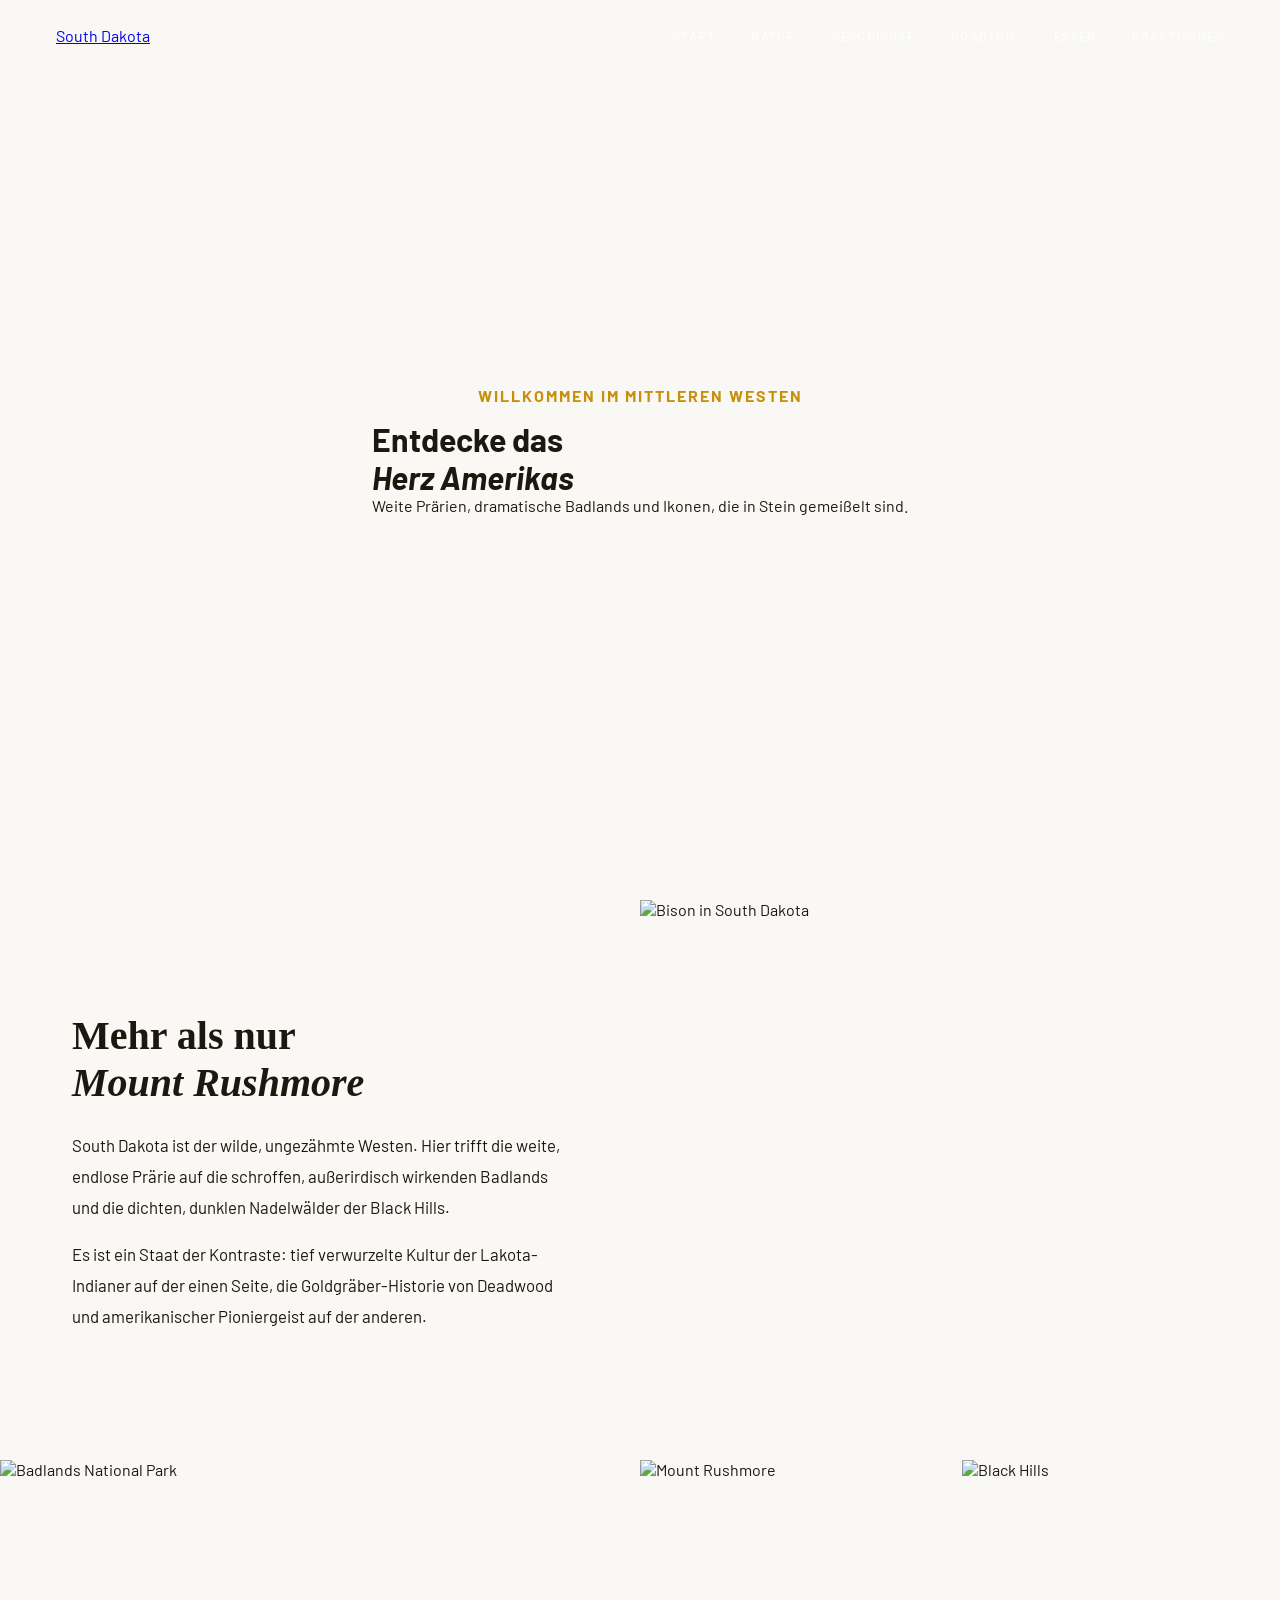
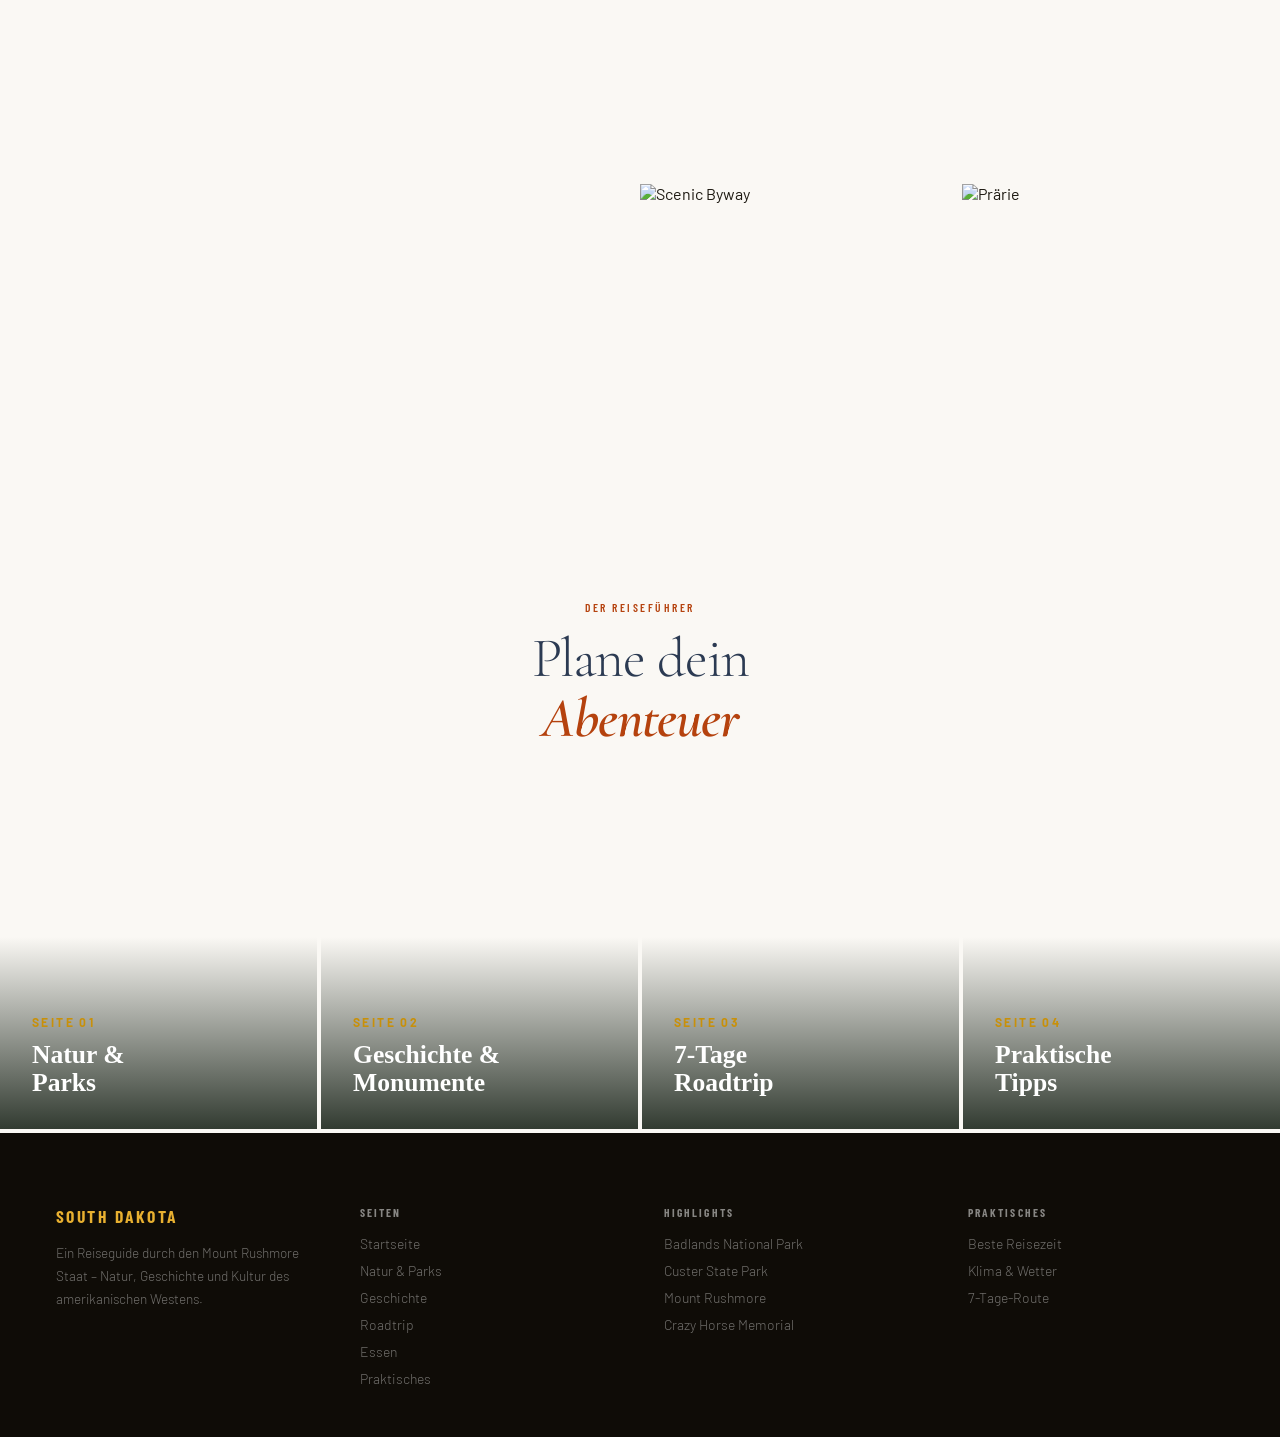
==== commit 569a63d5: "Enhance homepage layout and styles Added new styles and content to enhance the layout and design of " ====
--- a/index.html
+++ b/index.html
@@ -2,9 +2,44 @@
 <html lang="de">
 <head>
   <meta charset="UTF-8">
-  <meta name="viewport" content="width=device-width, initial-scale=1.0">
+  <meta name="viewport" content="width=device-width,initial-scale=1">
   <title>South Dakota – Entdecke das Herz Amerikas</title>
   <link rel="stylesheet" href="./css/style.css">
+  <style>
+    /* Spezifische Layouts für die Startseite, angepasst an das neue Design */
+    .intro-grid { display: grid; grid-template-columns: 1fr 1fr; min-height: 560px; }
+    .intro-text { padding: 80px 72px; background: var(--cream); display: flex; flex-direction: column; justify-content: center; }
+    .intro-text p { font-size: 1.05rem; font-weight: 400; color: var(--light-text); line-height: 1.85; margin-bottom: 16px; }
+    .intro-img { position: relative; overflow: hidden; }
+    .intro-img img { width: 100%; height: 100%; object-fit: cover; display: block; }
+    
+    .img-band { display: grid; grid-template-columns: 2fr 1fr 1fr; grid-template-rows: 320px 320px; gap: 4px; background: var(--cream); }
+    .img-band .ib { overflow: hidden; position: relative; }
+    .img-band .ib.tall { grid-row: span 2; }
+    .img-band .ib img { width: 100%; height: 100%; object-fit: cover; display: block; transition: transform 0.7s var(--trans); }
+    .img-band .ib:hover img { transform: scale(1.05); }
+    
+    .subtiles { display: grid; grid-template-columns: repeat(4, 1fr); gap: 4px; padding: 4px 0; background: var(--cream); }
+    .subtile { position: relative; height: 320px; overflow: hidden; text-decoration: none; display: block; }
+    .subtile-img { position: absolute; inset: 0; background-size: cover; background-position: center; transition: transform 0.8s var(--trans); }
+    .subtile:hover .subtile-img { transform: scale(1.05); }
+    .subtile-veil { position: absolute; inset: 0; background: linear-gradient(to top, rgba(15,26,15,0.85) 0%, transparent 60%); }
+    .subtile-body { position: absolute; bottom: 0; left: 0; right: 0; padding: 32px; z-index: 2; }
+    .subtile-num { font-size: 0.75rem; letter-spacing: 0.2em; text-transform: uppercase; color: var(--gold); margin-bottom: 12px; font-weight: 700; }
+    .subtile h3 { font-family: 'Playfair Display', serif; font-size: 1.6rem; color: #fff; line-height: 1.1; }
+
+    @media (max-width: 960px) {
+      .intro-grid { grid-template-columns: 1fr; }
+      .img-band { grid-template-columns: 1fr 1fr; }
+      .subtiles { grid-template-columns: 1fr 1fr; }
+    }
+    @media (max-width: 600px) {
+      .img-band { grid-template-columns: 1fr; grid-template-rows: auto; }
+      .img-band .ib.tall { grid-row: auto; height: 300px; }
+      .img-band .ib { height: 250px; }
+      .subtiles { grid-template-columns: 1fr; }
+    }
+  </style>
 </head>
 <body>
 
@@ -22,10 +57,57 @@
 
   <div class="hero">
     <div class="hero-content">
-      <p class="hero-eyebrow" style="color: var(--gold); letter-spacing: 2px; text-transform: uppercase; margin-bottom: 10px;">Willkommen im Mittleren Westen</p>
+      <p class="hero-eyebrow" style="color: var(--gold); font-weight: 700; letter-spacing: 2px; text-transform: uppercase; margin-bottom: 15px; text-align: center;">Willkommen im Mittleren Westen</p>
       <h1 class="hero-title">Entdecke das<br><em>Herz Amerikas</em></h1>
       <p class="hero-subtitle">Weite Prärien, dramatische Badlands und Ikonen, die in Stein gemeißelt sind.</p>
     </div>
+  </div>
+
+  <div class="intro-grid">
+    <div class="intro-text">
+      <h2 style="font-family: 'Playfair Display', serif; font-size: 2.5rem; color: var(--sky); margin-bottom: 24px;">Mehr als nur<br><em>Mount Rushmore</em></h2>
+      <p>South Dakota ist der wilde, ungezähmte Westen. Hier trifft die weite, endlose Prärie auf die schroffen, außerirdisch wirkenden Badlands und die dichten, dunklen Nadelwälder der Black Hills.</p>
+      <p>Es ist ein Staat der Kontraste: tief verwurzelte Kultur der Lakota-Indianer auf der einen Seite, die Goldgräber-Historie von Deadwood und amerikanischer Pioniergeist auf der anderen.</p>
+    </div>
+    <div class="intro-img">
+      <img src="https://images.unsplash.com/photo-1578305459384-9db255476a8b?w=1000&q=85" alt="Bison in South Dakota" loading="lazy">
+    </div>
+  </div>
+
+  <div class="img-band">
+    <div class="ib tall"><img src="https://images.unsplash.com/photo-1564693766-8d78c2e8be9c?w=1200&q=85" alt="Badlands National Park" loading="lazy"></div>
+    <div class="ib"><img src="https://images.unsplash.com/photo-1549420068-1549420068?w=800&q=80" alt="Mount Rushmore" loading="lazy"></div>
+    <div class="ib"><img src="https://images.unsplash.com/photo-1627914838634-9278911ce20f?w=800&q=80" alt="Black Hills" loading="lazy"></div>
+    <div class="ib"><img src="https://images.unsplash.com/photo-1506905925346-21bda4d32df4?w=800&q=80" alt="Scenic Byway" loading="lazy"></div>
+    <div class="ib"><img src="https://images.unsplash.com/photo-1501949997128-2fdb9f6428f1?w=800&q=80" alt="Prärie" loading="lazy"></div>
+  </div>
+
+  <div class="sh">
+    <p class="sh-tag">Der Reiseführer</p>
+    <h2 class="sh-title">Plane dein<br><em>Abenteuer</em></h2>
+  </div>
+
+  <div class="subtiles">
+    <a href="pages/natur.html" class="subtile">
+      <div class="subtile-img" style="background-image:url('https://images.unsplash.com/photo-1578305459384-9db255476a8b?w=800&q=80')"></div>
+      <div class="subtile-veil"></div>
+      <div class="subtile-body"><div class="subtile-num">Seite 01</div><h3>Natur &<br>Parks</h3></div>
+    </a>
+    <a href="pages/geschichte.html" class="subtile">
+      <div class="subtile-img" style="background-image:url('https://images.unsplash.com/photo-1564693766-8d78c2e8be9c?w=800&q=80')"></div>
+      <div class="subtile-veil"></div>
+      <div class="subtile-body"><div class="subtile-num">Seite 02</div><h3>Geschichte &<br>Monumente</h3></div>
+    </a>
+    <a href="pages/route.html" class="subtile">
+      <div class="subtile-img" style="background-image:url('https://images.unsplash.com/photo-1506905925346-21bda4d32df4?w=800&q=80')"></div>
+      <div class="subtile-veil"></div>
+      <div class="subtile-body"><div class="subtile-num">Seite 03</div><h3>7-Tage<br>Roadtrip</h3></div>
+    </a>
+    <a href="pages/praktisch.html" class="subtile">
+      <div class="subtile-img" style="background-image:url('https://images.unsplash.com/photo-1501854140801-50d01698950b?w=800&q=80')"></div>
+      <div class="subtile-veil"></div>
+      <div class="subtile-body"><div class="subtile-num">Seite 04</div><h3>Praktische<br>Tipps</h3></div>
+    </a>
   </div>
 
   <footer>
@@ -38,11 +120,22 @@
       <a href="index.html">Startseite</a>
       <a href="pages/natur.html">Natur & Parks</a>
       <a href="pages/geschichte.html">Geschichte</a>
+      <a href="pages/route.html">Roadtrip</a>
+      <a href="pages/essen.html">Essen</a>
+      <a href="pages/praktisch.html">Praktisches</a>
     </div>
     <div class="footer-col">
       <h4>Highlights</h4>
       <a href="pages/natur.html">Badlands National Park</a>
+      <a href="pages/natur.html#custer">Custer State Park</a>
       <a href="pages/geschichte.html">Mount Rushmore</a>
+      <a href="pages/geschichte.html#crazy">Crazy Horse Memorial</a>
+    </div>
+    <div class="footer-col">
+      <h4>Praktisches</h4>
+      <a href="pages/praktisch.html">Beste Reisezeit</a>
+      <a href="pages/praktisch.html#klima">Klima & Wetter</a>
+      <a href="pages/route.html">7-Tage-Route</a>
     </div>
   </footer>
 
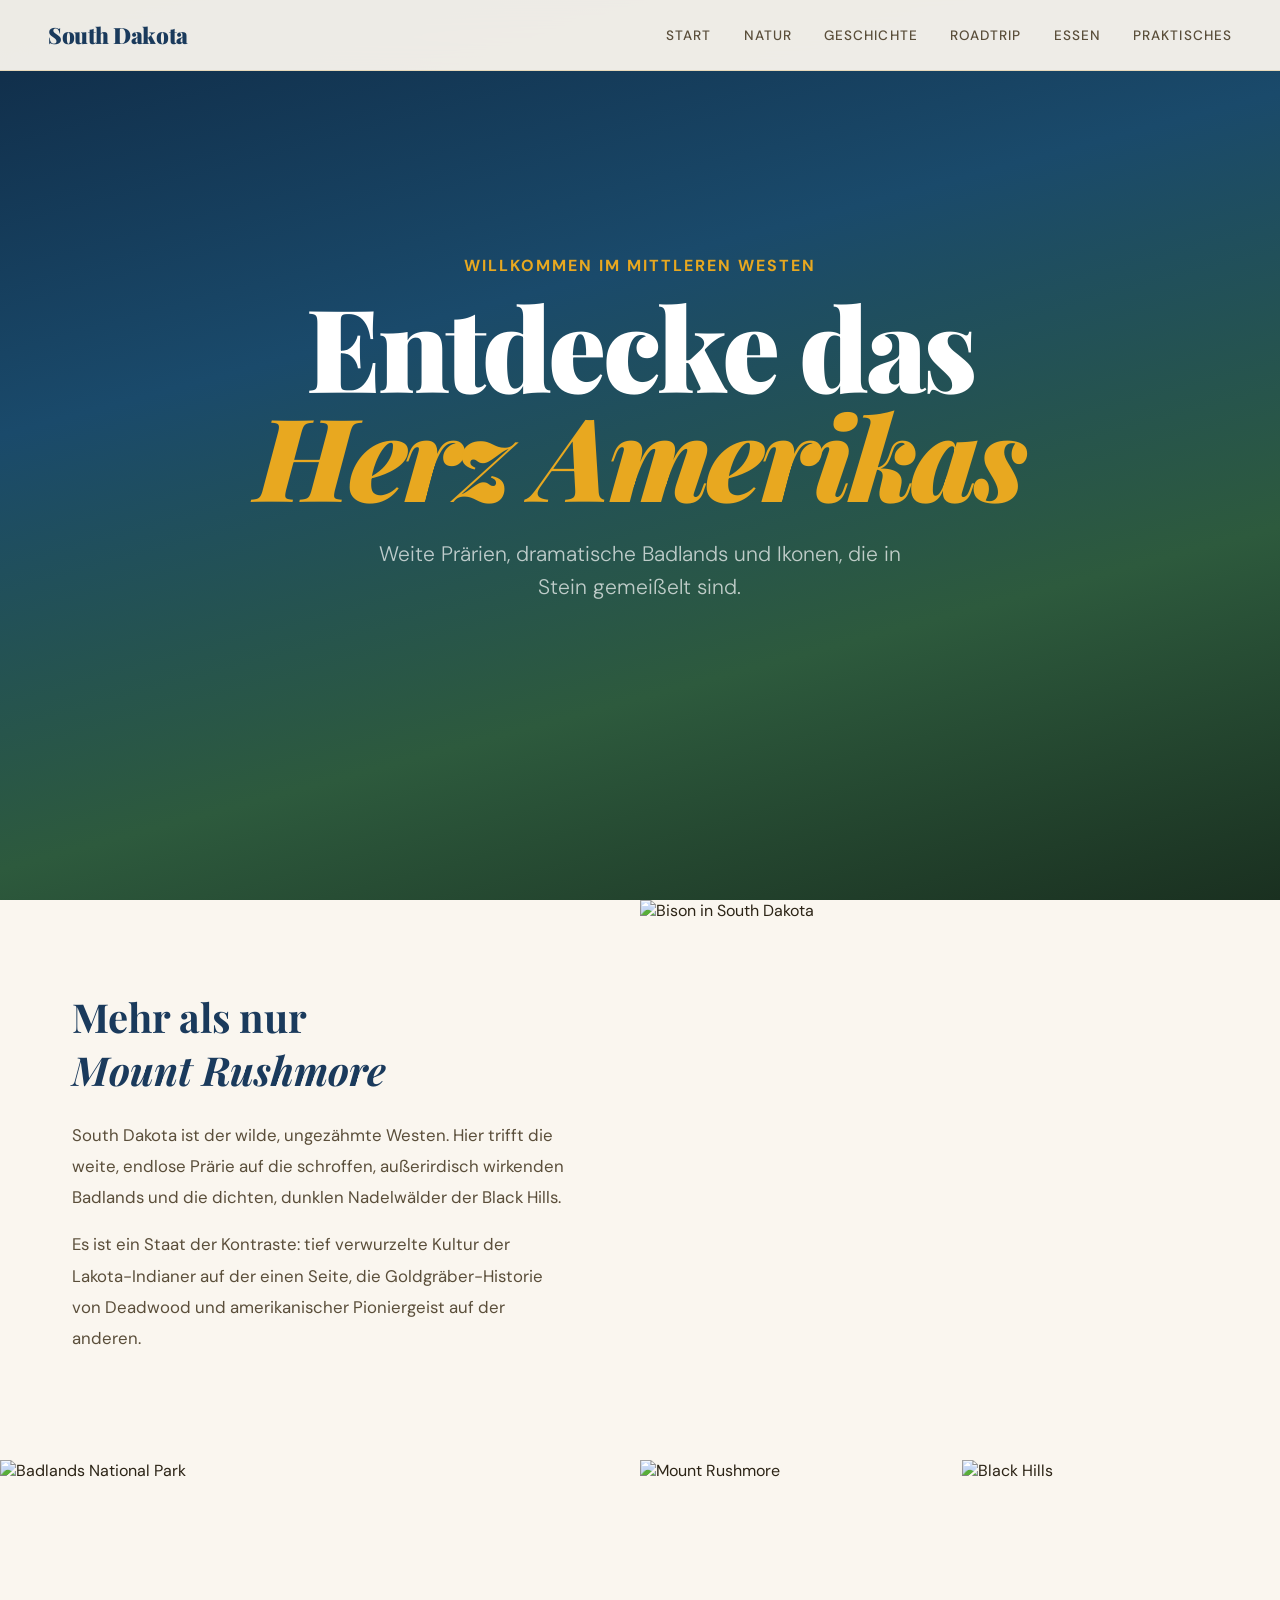
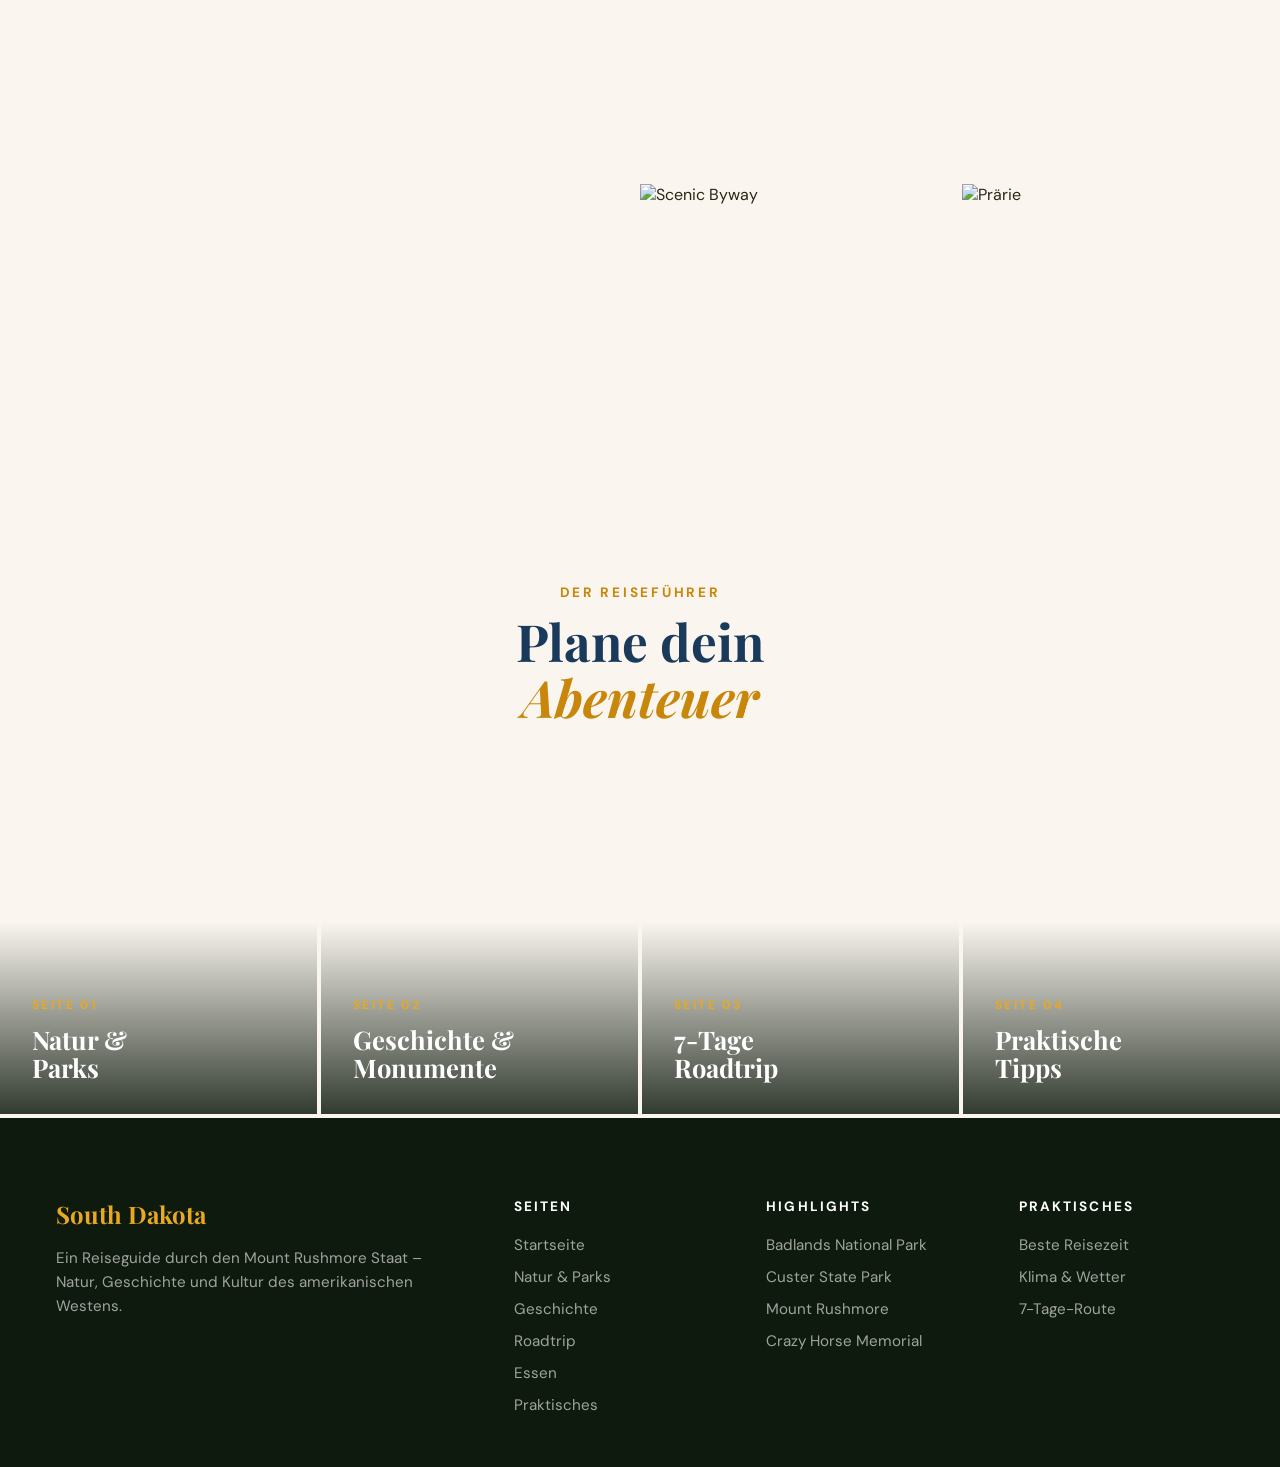
==== commit a870fdd5: "Align paths for GitHub Pages structure Agent-Logs-Url: https://github.com/herobrinek737-tech/South-d" ====
--- a/index.html
+++ b/index.html
@@ -4,7 +4,7 @@
   <meta charset="UTF-8">
   <meta name="viewport" content="width=device-width,initial-scale=1">
   <title>South Dakota – Entdecke das Herz Amerikas</title>
-  <link rel="stylesheet" href="./css/style.css">
+  <link rel="stylesheet" href="css/style.css">
   <style>
     /* Spezifische Layouts für die Startseite, angepasst an das neue Design */
     .intro-grid { display: grid; grid-template-columns: 1fr 1fr; min-height: 560px; }
--- a/css/style.css
+++ b/css/style.css
@@ -1,533 +1,132 @@
-@import url('https://fonts.googleapis.com/css2?family=Cormorant+Garamond:ital,wght@0,300;0,400;0,600;0,700;1,300;1,400;1,600&family=Barlow:wght@300;400;500;600&family=Barlow+Condensed:wght@400;600;700&display=swap');
+@import url('https://fonts.googleapis.com/css2?family=Playfair+Display:ital,wght@0,400;0,700;0,900;1,400&family=DM+Sans:wght@300;400;500;700&display=swap');
 
 :root {
-  --ink:      #1c1810;
-  --ink-soft: #4a4030;
-  --sand:     #f2ede4;
-  --bone:     #e8e0d3;
-  --rust:     #b5420e;
-  --rust-lt:  #d4562a;
-  --dusk:     #2b3a52;
-  --dusk-lt:  #3d5270;
-  --sage:     #3d5c40;
-  --gold:     #c8900a;
-  --gold-lt:  #e8b030;
-  --white:    #faf8f4;
-  --r: 16px;
+  --sky: #1a3a5c;
+  --prairie: #c8860a;
+  --granite: #8b7355;
+  --badlands: #c4622d;
+  --pine: #2d5a3d;
+  --cream: #faf6ef;
+  --dark: #0f1a0f;
+  --gold: #e8a820;
+  --text: #2c2416;
+  --light-text: #5a4e3a;
   --trans: 0.4s cubic-bezier(0.25,0.46,0.45,0.94);
 }
 
-*, *::before, *::after { margin:0; padding:0; box-sizing:border-box; }
-html { scroll-behavior:smooth; font-size:16px; }
+* { margin: 0; padding: 0; box-sizing: border-box; }
+html { scroll-behavior: smooth; font-size: 16px; }
 
 body {
-  font-family: 'Barlow', sans-serif;
-  background: var(--white);
-  color: var(--ink);
+  font-family: 'DM Sans', sans-serif;
+  background: var(--cream);
+  color: var(--text);
   overflow-x: hidden;
-  cursor: auto !important;
+  /* Cursor wurde wieder auf Standard gesetzt */
+  cursor: auto; 
 }
 
-/* ── CURSOR – completely removed ── */
-#cur, #cur-o { display: none !important; }
+/* ── NAV ── */
+nav {
+  position: fixed; top: 0; left: 0; right: 0; z-index: 1000;
+  padding: 20px 48px;
+  display: flex; justify-content: space-between; align-items: center;
+  transition: background 0.4s, backdrop-filter 0.4s;
+  background: rgba(250,246,239,0.95);
+  backdrop-filter: blur(16px);
+  border-bottom: 1px solid rgba(200,134,10,0.2);
+}
+.nav-logo {
+  font-family: 'Playfair Display', serif; font-size: 1.4rem; font-weight: 900;
+  color: var(--sky); letter-spacing: -0.02em; text-decoration: none;
+}
+.nav-links { display: flex; gap: 32px; }
+.nav-links a {
+  font-size: 0.85rem; font-weight: 500; color: var(--light-text);
+  text-decoration: none; letter-spacing: 0.08em; text-transform: uppercase;
+  transition: color 0.3s;
+}
+.nav-links a:hover { color: var(--prairie); }
 
-/* ── NAV ── */
-#nav {
-  position: fixed; top:0; left:0; right:0; z-index:500;
-  padding: 0 56px;
-  height: 72px;
-  display: flex; align-items:center; justify-content:space-between;
-  transition: background var(--trans), backdrop-filter var(--trans), border-color var(--trans);
-  border-bottom: 1px solid transparent;
+/* ── HERO (Startseite) ── */
+.hero {
+  height: 100vh; background: linear-gradient(165deg, #0f2a45 0%, #1a4a6b 35%, #2d5a3d 70%, #1a3020 100%);
+  position: relative; display: flex; align-items: center; justify-content: center; overflow: hidden;
 }
-#nav.solid {
-  background: rgba(242,237,228,0.95);
-  backdrop-filter: blur(20px);
-  border-color: rgba(180,160,130,0.25);
+.hero-title {
+  font-family: 'Playfair Display', serif; font-size: clamp(52px, 9vw, 120px);
+  font-weight: 900; color: white; line-height: 0.95; letter-spacing: -0.03em; margin-bottom: 28px; text-align: center;
 }
-.nav-brand {
-  font-family: 'Barlow Condensed', sans-serif;
-  font-size: 1.1rem; font-weight:700;
-  letter-spacing: .14em; text-transform:uppercase;
-  color: #fff; text-decoration:none;
-  transition: color var(--trans);
-}
-#nav.solid .nav-brand { color: var(--ink); }
-.nav-links { display:flex; align-items:center; gap:36px; }
-.nav-links a {
-  font-size: .78rem; font-weight:500;
-  letter-spacing:.1em; text-transform:uppercase;
-  color: rgba(255,255,255,.8); text-decoration:none;
-  transition: color var(--trans);
-  position: relative;
-}
-.nav-links a::after {
-  content:''; position:absolute; bottom:-3px; left:0; right:0; height:1px;
-  background: var(--rust); transform:scaleX(0); transform-origin:left;
-  transition: transform .3s;
-}
-.nav-links a:hover::after, .nav-links a.active::after { transform:scaleX(1); }
-#nav.solid .nav-links a { color: var(--ink-soft); }
-.nav-links a:hover, .nav-links a.active { color: var(--rust) !important; }
-
-/* ── HERO ── */
-.hero {
-  height: 100vh; min-height: 600px;
-  position: relative; overflow:hidden;
-  display:flex; align-items:center; justify-content:center;
-}
-.hero-img {
-  position:absolute; inset:0;
-  background-size:cover; background-position:center;
-  transform: scale(1.05);
-  transition: transform 8s ease-out;
-}
-.hero-img.loaded { transform:scale(1); }
-.hero-veil {
-  position:absolute; inset:0;
-  background: linear-gradient(to bottom, rgba(20,15,8,.35) 0%, rgba(20,15,8,.6) 60%, rgba(20,15,8,.85) 100%);
-}
-.hero-body {
-  position:relative; z-index:2;
-  text-align:center; padding:0 24px;
-  max-width:960px; margin:0 auto;
-}
-.hero-label {
-  font-family:'Barlow Condensed',sans-serif;
-  font-size:.8rem; letter-spacing:.22em; text-transform:uppercase;
-  color: var(--gold-lt); margin-bottom:20px;
-  opacity:0; animation:rise .9s .3s forwards;
-}
-.hero-h1 {
-  font-family:'Cormorant Garamond',serif;
-  font-size: clamp(52px, 9vw, 110px);
-  font-weight:300; color:#fff; line-height:.95;
-  letter-spacing:-.02em; margin-bottom:28px;
-  opacity:0; animation:rise .9s .5s forwards;
-}
-.hero-h1 strong { font-weight:700; font-style:italic; color: var(--gold-lt); }
-.hero-sub {
-  font-size:clamp(15px,1.6vw,19px); font-weight:300;
-  color:rgba(255,255,255,.72); line-height:1.7;
-  max-width:520px; margin:0 auto 40px;
-  opacity:0; animation:rise .9s .7s forwards;
-}
-.hero-cta {
-  display:inline-flex; align-items:center; gap:10px;
-  border: 1.5px solid rgba(255,255,255,.7);
-  color:#fff; text-decoration:none; padding:14px 34px;
-  font-family:'Barlow Condensed',sans-serif;
-  font-size:.85rem; letter-spacing:.12em; text-transform:uppercase;
-  transition: background var(--trans), border-color var(--trans);
-  opacity:0; animation:rise .9s .9s forwards;
-}
-.hero-cta:hover { background:var(--rust); border-color:var(--rust); }
-.hero-scroll {
-  position:absolute; bottom:36px; left:50%; transform:translateX(-50%);
-  display:flex; flex-direction:column; align-items:center; gap:8px;
-  color:rgba(255,255,255,.45);
-  font-family:'Barlow Condensed',sans-serif;
-  font-size:.68rem; letter-spacing:.15em; text-transform:uppercase;
-  animation: scrollBob 2.4s infinite;
-}
-.hero-scroll-line { width:1px; height:44px; background:linear-gradient(to bottom,rgba(255,255,255,.5),transparent); }
-
-@keyframes rise { from{opacity:0;transform:translateY(28px)} to{opacity:1;transform:translateY(0)} }
-@keyframes scrollBob { 0%,100%{transform:translateX(-50%) translateY(0)} 50%{transform:translateX(-50%) translateY(10px)} }
-
-/* ── REVEAL ── */
-.rv    { opacity:0; transform:translateY(44px); transition:opacity .75s ease,transform .75s ease; }
-.rv-l  { opacity:0; transform:translateX(-50px); transition:opacity .75s ease,transform .75s ease; }
-.rv-r  { opacity:0; transform:translateX(50px); transition:opacity .75s ease,transform .75s ease; }
-.rv.in, .rv-l.in, .rv-r.in { opacity:1; transform:none; }
-
-/* ── SECTION HEADERS ── */
-.sh { text-align:center; padding:96px 48px 56px; }
-.sh-tag {
-  font-family:'Barlow Condensed',sans-serif;
-  font-size:.72rem; letter-spacing:.22em; text-transform:uppercase;
-  color:var(--rust); font-weight:600; margin-bottom:14px;
-}
-.sh-title {
-  font-family:'Cormorant Garamond',serif;
-  font-size:clamp(30px,5vw,56px); font-weight:300;
-  color:var(--dusk); line-height:1.08; letter-spacing:-.02em;
-}
-.sh-title em { font-style:italic; font-weight:600; color:var(--rust); }
-.sh-body {
-  font-size:1.05rem; font-weight:300; color:var(--ink-soft);
-  max-width:560px; margin:16px auto 0; line-height:1.75;
+.hero-title em { color: var(--gold); font-style: italic; }
+.hero-subtitle {
+  font-size: clamp(16px, 2vw, 21px); color: rgba(255,255,255,0.7); max-width: 560px;
+  margin: 0 auto 40px; line-height: 1.6; font-weight: 300; text-align: center;
 }
 
-/* ── STAT STRIP ── */
-.stats {
-  background:var(--dusk); padding:52px 48px;
-  display:grid; grid-template-columns:repeat(4,1fr); gap:24px;
+/* ── SUBPAGES HERO ── */
+.page-hero {
+  height: 60vh; min-height: 400px; position: relative;
+  display: flex; align-items: center; justify-content: center; overflow: hidden;
+  margin-top: 70px;
 }
-.stat-n {
-  font-family:'Cormorant Garamond',serif;
-  font-size:clamp(36px,5vw,60px); font-weight:700;
-  color:var(--gold-lt); line-height:1;
+.page-hero-img {
+  position: absolute; inset: 0; background-size: cover; background-position: center;
+  filter: brightness(0.6);
 }
-.stat-l {
-  font-size:.75rem; letter-spacing:.1em; text-transform:uppercase;
-  color:rgba(255,255,255,.5); margin-top:6px;
+.page-hero-body { position: relative; z-index: 2; text-align: center; padding: 0 24px; }
+.page-hero-tag {
+  font-size: 0.85rem; letter-spacing: 0.2em; text-transform: uppercase;
+  color: var(--gold); margin-bottom: 16px; font-weight: 700;
 }
+.page-hero h1 {
+  font-family: 'Playfair Display', serif; font-size: clamp(40px, 6vw, 80px);
+  color: #fff; line-height: 1.1;
+}
+.page-hero h1 em { color: var(--gold); font-style: italic; }
 
-/* ── PHOTO GRID ── */
-.photo-grid {
-  display:grid; gap:4px;
-  grid-template-columns:repeat(3,1fr);
+/* ── TYPOGRAFIE & LAYOUT (Unterseiten) ── */
+.sh { text-align: center; padding: 80px 24px 40px; }
+.sh-tag { font-size: 0.85rem; letter-spacing: 0.2em; text-transform: uppercase; color: var(--prairie); margin-bottom: 12px; font-weight: 700; }
+.sh-title { font-family: 'Playfair Display', serif; font-size: clamp(32px, 4vw, 56px); color: var(--sky); margin-bottom: 24px; line-height: 1.1; }
+.sh-title em { font-style: italic; color: var(--prairie); }
+.sh-body { max-width: 600px; margin: 0 auto; font-size: 1.1rem; color: var(--light-text); line-height: 1.7; }
+
+/* ── TIMELINE (Geschichte) ── */
+.tl { max-width: 800px; margin: 0 auto; padding-left: 20px; border-left: 2px solid var(--granite); position: relative; }
+.tl-item { margin-bottom: 48px; position: relative; padding-left: 32px; }
+.tl-dot {
+  position: absolute; left: -53px; top: 0; width: 64px; height: 64px;
+  background: var(--cream); border: 2px solid var(--granite); border-radius: 50%;
+  display: flex; align-items: center; justify-content: center;
+  font-family: 'Playfair Display', serif; font-weight: 700; font-size: 0.9rem; color: var(--sky);
 }
-.photo-tile {
-  position:relative; overflow:hidden;
-  aspect-ratio:4/3;
-}
-.photo-tile.tall { aspect-ratio:3/4; }
-.photo-tile.wide { grid-column:span 2; aspect-ratio:16/7; }
-.photo-tile img {
-  width:100%; height:100%; object-fit:cover;
-  transition:transform .7s var(--trans);
-  display:block;
-}
-.photo-tile:hover img { transform:scale(1.06); }
-.photo-tile-cap {
-  position:absolute; bottom:0; left:0; right:0;
-  padding:20px 22px 18px;
-  background:linear-gradient(to top, rgba(0,0,0,.75), transparent);
-  opacity:0; transform:translateY(8px);
-  transition:opacity .35s, transform .35s;
-}
-.photo-tile:hover .photo-tile-cap { opacity:1; transform:translateY(0); }
-.photo-tile-cap h4 {
-  font-family:'Cormorant Garamond',serif;
-  font-size:1.25rem; color:#fff; font-weight:600;
-}
-.photo-tile-cap span { font-size:.75rem; color:rgba(255,255,255,.65); letter-spacing:.06em; }
+.tl-year { font-size: 0.8rem; letter-spacing: 0.1em; text-transform: uppercase; color: var(--prairie); margin-bottom: 8px; font-weight: 700; }
+.tl-body h3 { font-family: 'Playfair Display', serif; font-size: 1.5rem; color: var(--sky); margin-bottom: 12px; }
+.tl-body p { font-size: 1rem; color: var(--light-text); line-height: 1.7; }
 
-/* ── HIGHLIGHT CARDS ── */
-.hcards {
-  display:grid; grid-template-columns:repeat(3,1fr); gap:2px;
-}
-.hcard {
-  position:relative; height:520px; overflow:hidden;
-}
-.hcard-bg {
-  position:absolute; inset:0; background-size:cover; background-position:center;
-  transition:transform .65s var(--trans);
-}
-.hcard:hover .hcard-bg { transform:scale(1.07); }
-.hcard-veil {
-  position:absolute; inset:0;
-  background:linear-gradient(to top, rgba(0,0,0,.88) 0%, rgba(0,0,0,.3) 50%, transparent 100%);
-}
-.hcard-body {
-  position:absolute; bottom:0; left:0; right:0; padding:32px;
-}
-.hcard-tag {
-  display:inline-block; background:var(--rust);
-  font-family:'Barlow Condensed',sans-serif;
-  font-size:.68rem; letter-spacing:.1em; text-transform:uppercase;
-  color:#fff; padding:3px 10px; margin-bottom:10px;
-}
-.hcard-title {
-  font-family:'Cormorant Garamond',serif;
-  font-size:1.75rem; color:#fff; font-weight:600; line-height:1.15; margin-bottom:8px;
-}
-.hcard-desc {
-  font-size:.88rem; font-weight:300; color:rgba(255,255,255,.72);
-  line-height:1.65; max-height:0; overflow:hidden;
-  transition:max-height .45s ease;
-}
-.hcard:hover .hcard-desc { max-height:100px; }
-.hcard-link {
-  display:inline-flex; align-items:center; gap:7px;
-  color:var(--gold-lt); text-decoration:none;
-  font-family:'Barlow Condensed',sans-serif;
-  font-size:.78rem; letter-spacing:.1em; text-transform:uppercase;
-  margin-top:12px; opacity:0; transform:translateY(6px);
-  transition:opacity .3s, transform .3s;
-}
-.hcard:hover .hcard-link { opacity:1; transform:translateY(0); }
-
-/* ── FULLBLEED SPLIT ── */
-.split {
-  display:grid; grid-template-columns:1fr 1fr; min-height:600px;
-}
-.split.flip { direction:rtl; }
-.split.flip > * { direction:ltr; }
-.split-img { position:relative; overflow:hidden; }
-.split-img img { width:100%; height:100%; object-fit:cover; display:block; }
-.split-body {
-  display:flex; flex-direction:column; justify-content:center;
-  padding:80px 72px;
-  background:var(--dusk);
-}
-.split-body.light { background:var(--sand); }
-.split-body h2 {
-  font-family:'Cormorant Garamond',serif;
-  font-size:clamp(28px,4vw,48px); font-weight:300;
-  color:#fff; line-height:1.1; margin-bottom:20px;
-}
-.split-body.light h2 { color:var(--dusk); }
-.split-body p {
-  font-size:1rem; font-weight:300; color:rgba(255,255,255,.72);
-  line-height:1.8; margin-bottom:16px;
-}
-.split-body.light p { color:var(--ink-soft); }
-.split-tag {
-  font-family:'Barlow Condensed',sans-serif;
-  font-size:.72rem; letter-spacing:.2em; text-transform:uppercase;
-  color:var(--gold-lt); margin-bottom:16px;
-}
-.split-body.light .split-tag { color:var(--rust); }
-.btn {
-  display:inline-flex; align-items:center; gap:8px;
-  background:var(--rust); color:#fff; text-decoration:none;
-  padding:13px 30px; margin-top:8px;
-  font-family:'Barlow Condensed',sans-serif;
-  font-size:.8rem; letter-spacing:.12em; text-transform:uppercase;
-  transition:background var(--trans), transform .25s;
-  align-self:flex-start;
-}
-.btn:hover { background:var(--rust-lt); transform:translateY(-2px); }
-.btn-outline {
-  background:transparent; border:1.5px solid var(--rust); color:var(--rust);
-}
-.btn-outline:hover { background:var(--rust); color:#fff; }
-
-/* ── TIMELINE ── */
-.tl { max-width:820px; margin:0 auto; position:relative; padding:0 0 60px; }
-.tl::before {
-  content:''; position:absolute; left:30px; top:0; bottom:0;
-  width:1px; background:linear-gradient(to bottom, var(--rust), var(--dusk));
-}
-.tl-item { display:flex; gap:44px; margin-bottom:56px; }
-.tl-dot {
-  width:60px; height:60px; flex-shrink:0;
-  border-radius:50%; background:var(--white); border:2px solid var(--rust);
-  display:flex; align-items:center; justify-content:center;
-  position:relative; z-index:1;
-  font-size:1.1rem; font-weight:700; font-family:'Barlow Condensed',sans-serif;
-  color:var(--rust); letter-spacing:.04em;
-  transition:transform .3s, background .3s;
-}
-.tl-item:hover .tl-dot { background:var(--rust); color:#fff; transform:scale(1.1); }
-.tl-body { padding-top:10px; }
-.tl-year {
-  font-size:.72rem; color:var(--rust); letter-spacing:.15em;
-  text-transform:uppercase; font-weight:600; margin-bottom:6px;
-}
-.tl-body h3 {
-  font-family:'Cormorant Garamond',serif;
-  font-size:1.35rem; color:var(--dusk); margin-bottom:8px;
-}
-.tl-body p { font-size:.93rem; font-weight:300; color:var(--ink-soft); line-height:1.75; }
-
-/* ── FOOD CARDS ── */
-.food-row {
-  display:flex; gap:20px; overflow-x:auto; padding:40px 48px;
-  scrollbar-width:none; cursor:grab;
-}
-.food-row::-webkit-scrollbar { display:none; }
-.food-row:active { cursor:grabbing; }
-.fcard {
-  flex:0 0 260px; background:var(--white); border:1px solid var(--bone);
-  border-radius:4px; overflow:hidden;
-  transition:transform .35s, box-shadow .35s;
-}
-.fcard:hover { transform:translateY(-6px); box-shadow:0 16px 48px rgba(0,0,0,.1); }
-.fcard-img { height:180px; overflow:hidden; }
-.fcard-img img { width:100%; height:100%; object-fit:cover; transition:transform .5s; }
-.fcard:hover .fcard-img img { transform:scale(1.08); }
-.fcard-body { padding:22px; }
-.fcard-origin {
-  font-size:.68rem; color:var(--rust); letter-spacing:.12em;
-  text-transform:uppercase; font-weight:600; margin-bottom:6px;
-}
-.fcard-name {
-  font-family:'Cormorant Garamond',serif;
-  font-size:1.3rem; color:var(--dusk); margin-bottom:8px;
-}
-.fcard-desc { font-size:.85rem; font-weight:300; color:var(--ink-soft); line-height:1.65; }
-
-/* ── ROUTE DAYS ── */
-.rdays { display:grid; grid-template-columns:repeat(7,1fr); gap:10px; margin-top:52px; }
-.rday {
-  background:var(--white); border:1.5px solid var(--bone);
-  padding:18px 12px; text-align:center; cursor:none;
-  transition:all .3s;
-}
-.rday:hover { border-color:var(--rust); transform:translateY(-4px); }
-.rday.on { background:var(--dusk); border-color:var(--dusk); }
-.rday-n {
-  font-family:'Cormorant Garamond',serif;
-  font-size:2.2rem; font-weight:700; color:var(--rust); line-height:1;
-}
-.rday.on .rday-n { color:var(--gold-lt); }
-.rday-l { font-size:.62rem; letter-spacing:.1em; text-transform:uppercase; color:var(--ink-soft); margin:3px 0 8px; }
-.rday.on .rday-l { color:rgba(255,255,255,.5); }
-.rday-ic { font-size:1.2rem; }
-.rdetail {
-  margin-top:32px; background:var(--white); border:1px solid var(--bone);
-  padding:40px; display:none;
-}
-.rdetail.on { display:block; animation:rise .4s ease; }
-.rdetail h3 {
-  font-family:'Cormorant Garamond',serif;
-  font-size:1.7rem; color:var(--dusk); margin-bottom:10px;
-}
-.rdetail p { font-size:.95rem; font-weight:300; color:var(--ink-soft); line-height:1.8; max-width:680px; }
-.rdetail-stops { display:flex; flex-wrap:wrap; gap:8px; margin-top:20px; }
-.rdetail-stops span {
-  background:var(--sand); color:var(--dusk);
-  padding:5px 14px; font-size:.78rem; font-weight:500; letter-spacing:.04em;
-}
-
-/* ── CLIMATE ── */
-.cg { display:grid; grid-template-columns:repeat(4,1fr); gap:16px; margin-top:52px; }
-.cc { background:var(--white); border:1px solid var(--bone); padding:28px; transition:transform .3s; }
-.cc:hover { transform:translateY(-5px); box-shadow:0 12px 36px rgba(0,0,0,.08); }
-.cc-city {
-  font-family:'Cormorant Garamond',serif;
-  font-size:1.3rem; color:var(--dusk); margin-bottom:3px;
-}
-.cc-reg { font-size:.68rem; color:var(--rust); text-transform:uppercase; letter-spacing:.1em; font-weight:600; margin-bottom:16px; }
-.tbar { margin-bottom:12px; }
-.tbar-l { font-size:.78rem; color:var(--ink-soft); margin-bottom:4px; }
-.tbar-tr { height:6px; background:var(--bone); }
-.tbar-f { height:100%; width:0; transition:width 1.4s cubic-bezier(.25,.46,.45,.94); }
-.cc p { font-size:.82rem; font-weight:300; color:var(--ink-soft); line-height:1.6; margin-top:10px; }
-
-/* ── STICKY ── */
-.sticky-s { height:400vh; position:relative; }
-.sticky-i {
-  position:sticky; top:0; height:100vh; overflow:hidden;
-  display:flex; align-items:center; justify-content:center;
-}
-.sticky-bg-img {
-  position:absolute; inset:0; background-size:cover; background-position:center;
-  transition:opacity .8s;
-}
-.sticky-veil { position:absolute; inset:0; background:rgba(12,8,3,.68); }
-.sticky-step {
-  position:absolute; top:50%; left:50%; transform:translate(-50%,-50%);
-  text-align:center; width:100%; padding:0 48px; max-width:800px;
-  opacity:0; transition:opacity .55s; pointer-events:none;
-}
-.sticky-step.on { opacity:1; pointer-events:auto; }
-.sticky-step h2 {
-  font-family:'Cormorant Garamond',serif;
-  font-size:clamp(30px,5.5vw,66px); color:#fff; font-weight:300; line-height:1.05; margin-bottom:18px;
-}
-.sticky-step h2 em { font-weight:600; font-style:italic; color:var(--gold-lt); }
-.sticky-step p {
-  font-size:clamp(15px,1.6vw,19px); font-weight:300;
-  color:rgba(255,255,255,.72); line-height:1.75; max-width:640px; margin:0 auto;
-}
-.sticky-dots {
-  position:absolute; right:44px; top:50%; transform:translateY(-50%);
-  display:flex; flex-direction:column; gap:10px; z-index:10;
-}
-.sdot { width:7px; height:7px; border-radius:50%; background:rgba(255,255,255,.3); transition:background .3s, transform .3s; }
-.sdot.on { background:var(--gold-lt); transform:scale(1.6); }
-
-/* ── TIPS ── */
-.tips-g { display:grid; grid-template-columns:repeat(3,1fr); gap:2px; margin-top:52px; }
-.tip {
-  padding:44px 40px;
-  background:var(--ink); border:1px solid rgba(255,255,255,.06);
-  transition:background .3s;
-}
-.tip:hover { background:#262015; }
-.tip-n {
-  font-family:'Cormorant Garamond',serif;
-  font-size:3.5rem; font-weight:700; color:rgba(200,144,10,.18);
-  line-height:1; margin-bottom:18px;
-}
-.tip h3 { font-size:1rem; color:#fff; font-weight:500; margin-bottom:10px; }
-.tip p { font-size:.87rem; font-weight:300; color:rgba(255,255,255,.52); line-height:1.75; }
-
-/* ── PAGE HERO (inner pages) ── */
-.page-hero {
-  height:65vh; min-height:440px;
-  position:relative; overflow:hidden;
-  display:flex; align-items:flex-end;
-  padding:0 72px 72px;
-}
-.page-hero-img { position:absolute; inset:0; background-size:cover; background-position:center; }
-.page-hero-veil { position:absolute; inset:0; background:linear-gradient(to top, rgba(0,0,0,.85) 0%, rgba(0,0,0,.25) 60%, transparent 100%); }
-.page-hero-body { position:relative; z-index:2; }
-.page-hero-tag {
-  font-family:'Barlow Condensed',sans-serif;
-  font-size:.72rem; letter-spacing:.22em; text-transform:uppercase;
-  color:var(--gold-lt); margin-bottom:12px;
-}
-.page-hero-body h1 {
-  font-family:'Cormorant Garamond',serif;
-  font-size:clamp(40px,7vw,80px); font-weight:300; color:#fff; line-height:.95;
-}
-.page-hero-body h1 em { font-style:italic; font-weight:600; }
-
-/* ── ARTICLE TEXT ── */
-.article { max-width:760px; margin:0 auto; padding:80px 48px; }
-.article h2 {
-  font-family:'Cormorant Garamond',serif;
-  font-size:2rem; color:var(--dusk); margin:48px 0 14px; line-height:1.15;
-}
-.article p { font-size:1rem; font-weight:300; color:var(--ink-soft); line-height:1.85; margin-bottom:18px; }
-.article strong { font-weight:600; color:var(--ink); }
-.article-lead {
-  font-size:1.2rem; font-weight:300; color:var(--dusk);
-  line-height:1.75; border-left:3px solid var(--rust); padding-left:24px;
-  margin-bottom:40px;
-}
+/* ── SPLIT SECTION (Roadtrip) ── */
+.split { display: grid; grid-template-columns: 1fr 1fr; min-height: 500px; background: var(--white); }
+.split-img img { width: 100%; height: 100%; object-fit: cover; }
+.split-body { padding: 80px 10%; display: flex; flex-direction: column; justify-content: center; }
+.split-body h2 { font-family: 'Playfair Display', serif; font-size: 2.5rem; color: var(--sky); margin-bottom: 20px; }
+.split-body p { font-size: 1.05rem; color: var(--text); line-height: 1.8; margin-bottom: 16px; }
 
 /* ── FOOTER ── */
 footer {
-  background:#0f0c07; padding:72px 56px 40px;
-  display:grid; grid-template-columns:1fr 1fr 1fr 1fr; gap:48px;
+  background: var(--dark); padding: 80px 56px 40px;
+  display: grid; grid-template-columns: 2fr 1fr 1fr 1fr; gap: 48px;
 }
 .footer-brand {
-  font-family:'Barlow Condensed',sans-serif;
-  font-size:1.1rem; font-weight:700; letter-spacing:.14em; text-transform:uppercase;
-  color:var(--gold-lt); margin-bottom:14px;
+  font-family: 'Playfair Display', serif; font-size: 1.5rem; font-weight: 700;
+  color: var(--gold); margin-bottom: 16px;
 }
-.footer-desc { font-size:.85rem; font-weight:300; color:rgba(255,255,255,.4); line-height:1.7; }
+.footer-desc { color: rgba(255,255,255,0.6); font-size: 0.95rem; line-height: 1.6; }
 .footer-col h4 {
-  font-family:'Barlow Condensed',sans-serif;
-  font-size:.72rem; letter-spacing:.18em; text-transform:uppercase;
-  color:rgba(255,255,255,.5); margin-bottom:16px;
+  font-size: 0.85rem; letter-spacing: 0.15em; text-transform: uppercase;
+  color: white; margin-bottom: 20px; font-weight: 700;
 }
 .footer-col a {
-  display:block; font-size:.87rem; font-weight:300;
-  color:rgba(255,255,255,.4); text-decoration:none;
-  margin-bottom:10px; transition:color .3s;
+  display: block; color: rgba(255,255,255,0.6); text-decoration: none;
+  margin-bottom: 12px; font-size: 0.95rem; transition: color 0.3s;
 }
-.footer-col a:hover { color:var(--gold-lt); }
-.footer-bottom {
-  grid-column:1/-1; padding-top:32px; margin-top:16px;
-  border-top:1px solid rgba(255,255,255,.08);
-  font-size:.78rem; color:rgba(255,255,255,.25);
-  display:flex; justify-content:space-between; align-items:center;
-}
-
-/* ── RESPONSIVE ── */
-@media (max-width:960px) {
-  #nav { padding:0 24px; }
-  .stats { grid-template-columns:repeat(2,1fr); }
-  .hcards { grid-template-columns:1fr; }
-  .hcard { height:400px; }
-  .split { grid-template-columns:1fr; }
-  .split-img { height:360px; }
-  .split-body { padding:56px 32px; }
-  .photo-grid { grid-template-columns:repeat(2,1fr); }
-  .photo-tile.wide { grid-column:span 2; }
-  .rdays { grid-template-columns:repeat(4,1fr); }
-  .cg { grid-template-columns:repeat(2,1fr); }
-  .tips-g { grid-template-columns:1fr; }
-  footer { grid-template-columns:1fr 1fr; }
-  .sh { padding:64px 24px 40px; }
-  .article { padding:56px 24px; }
-  /* cursor already default */
-}
+.footer-col a:hover { color: var(--gold); }
